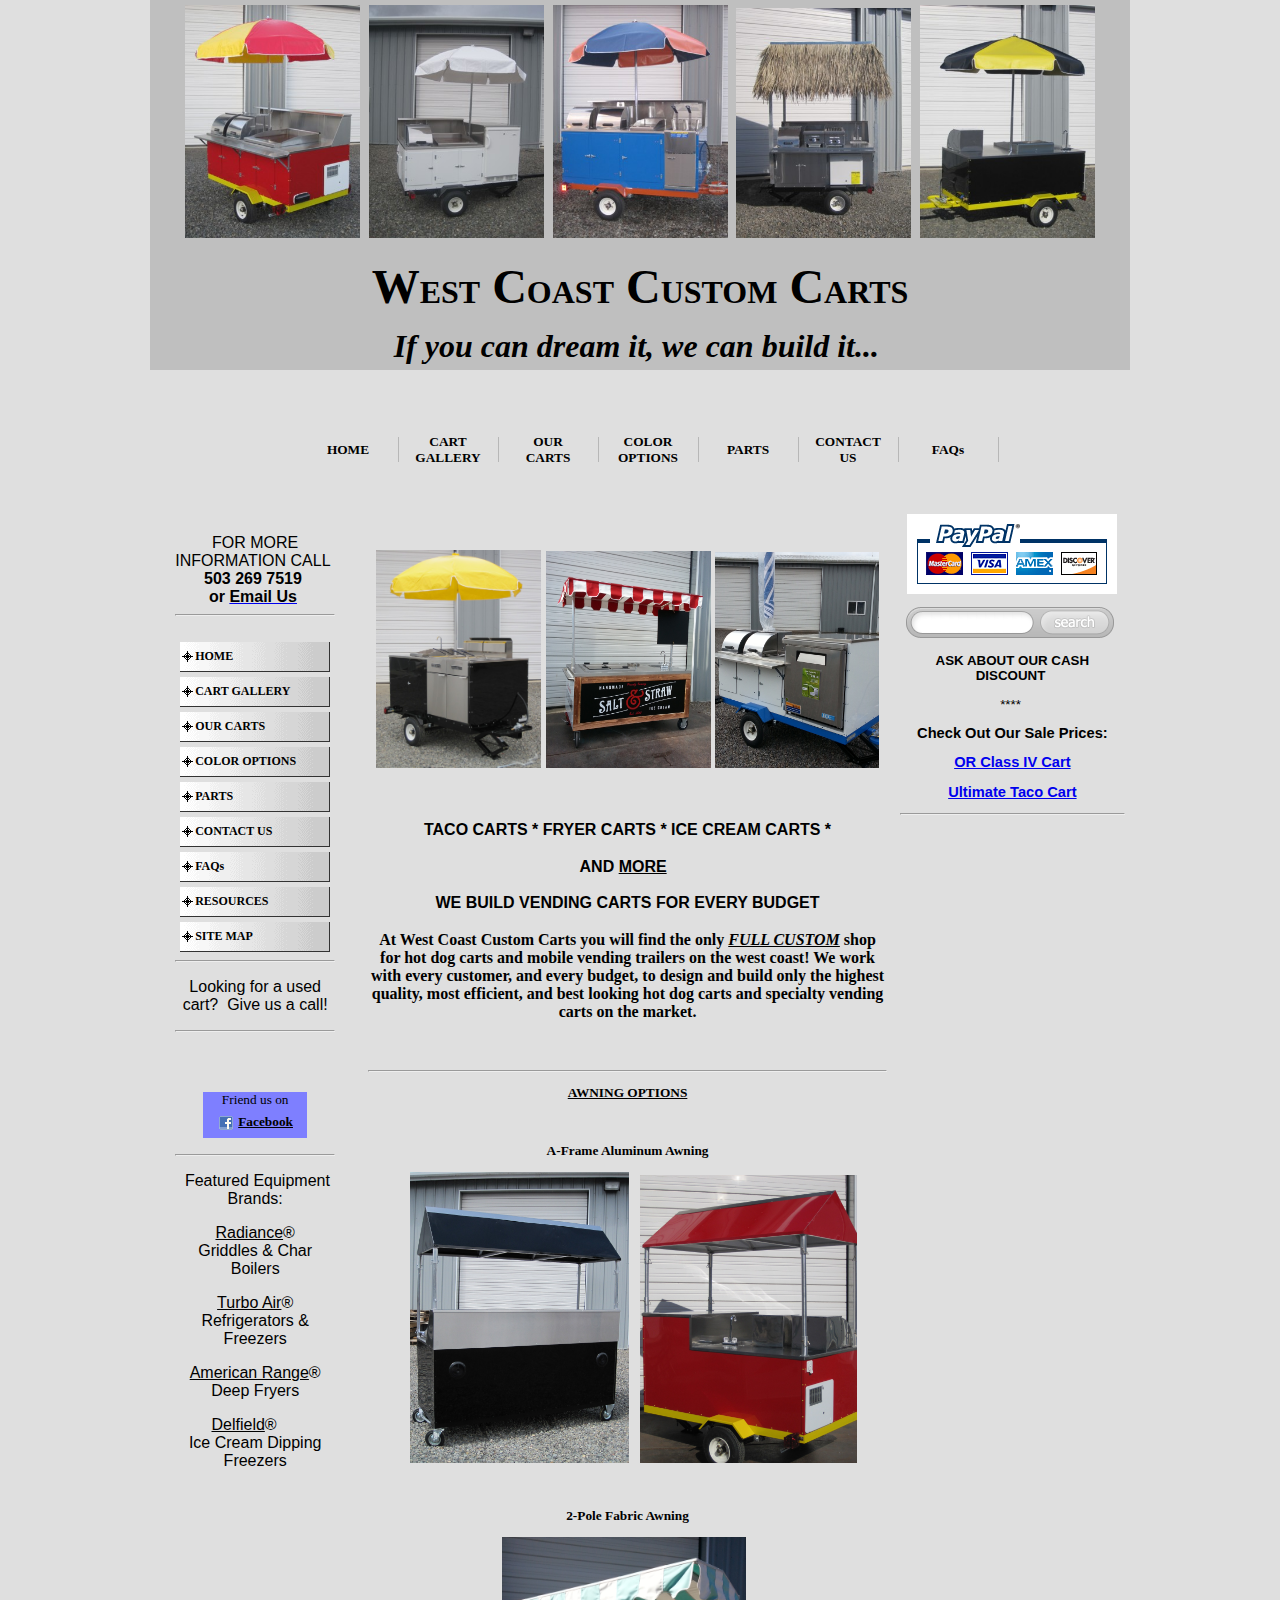
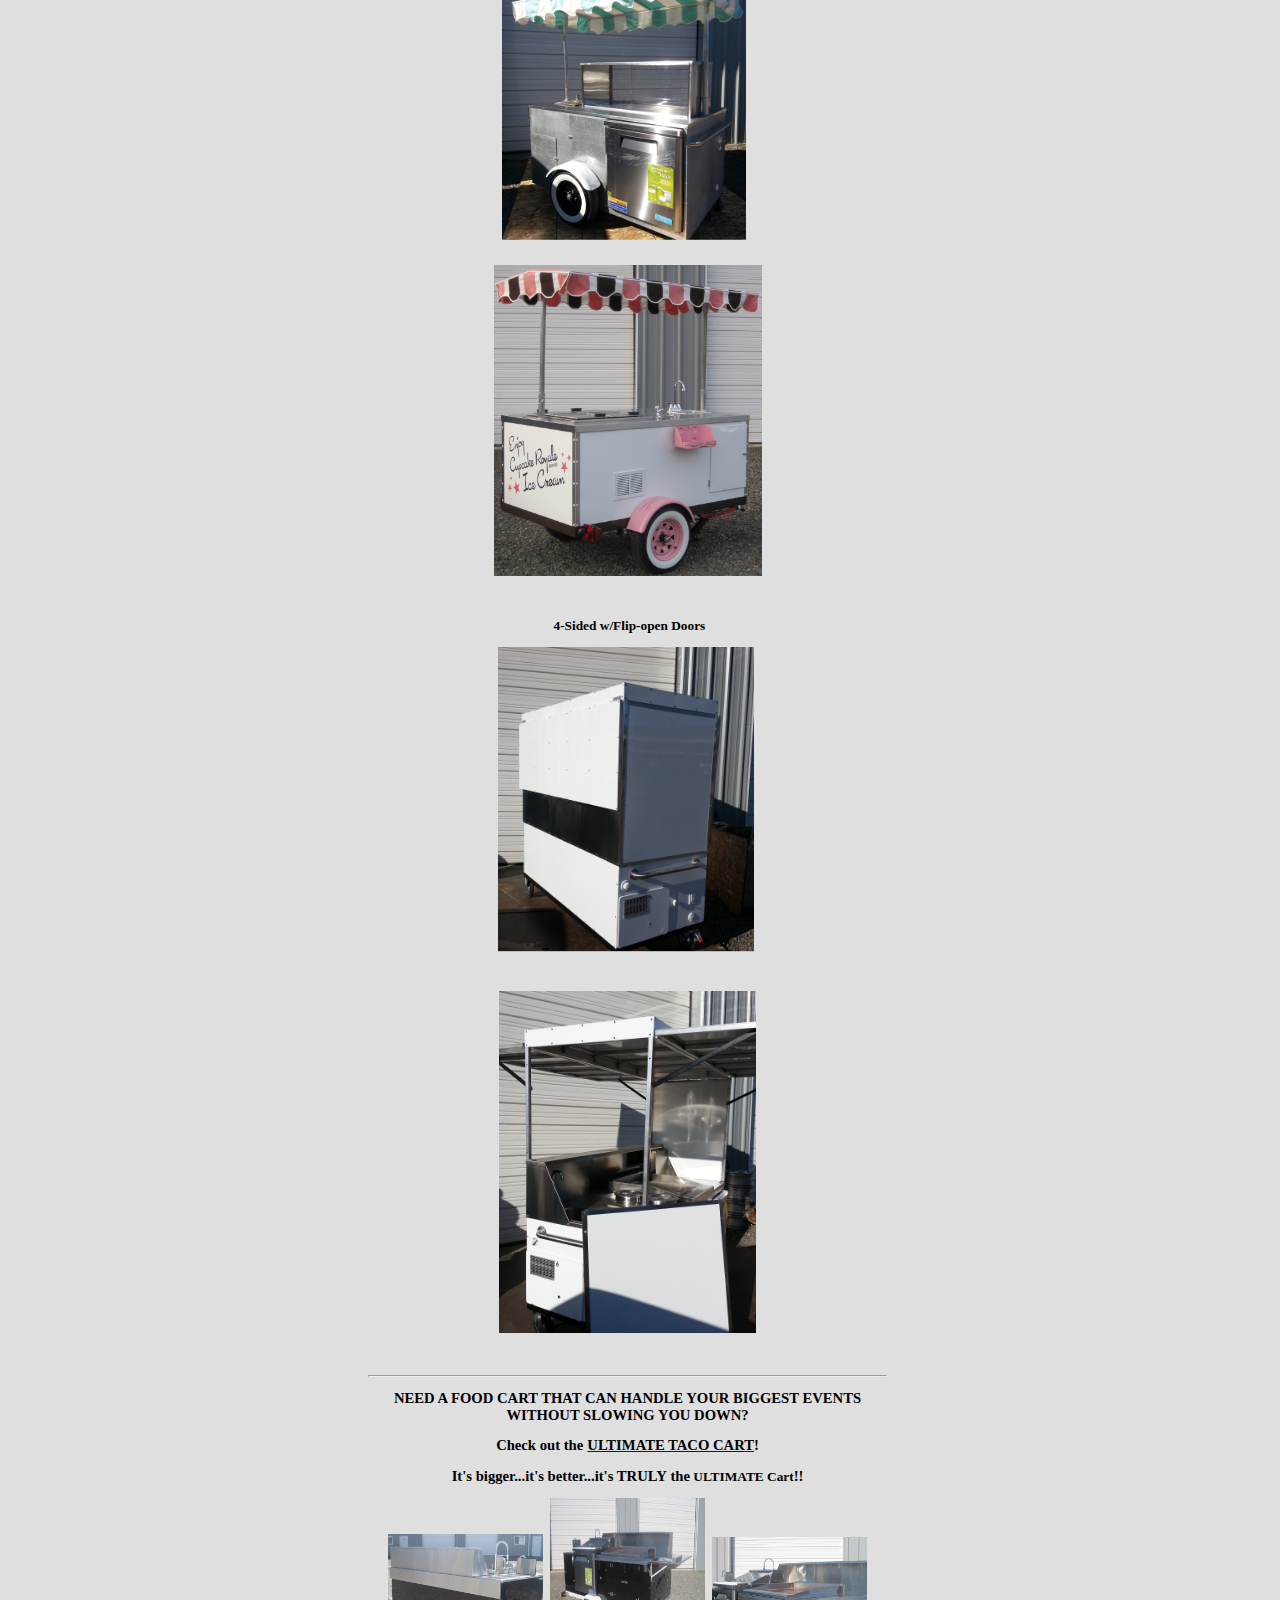
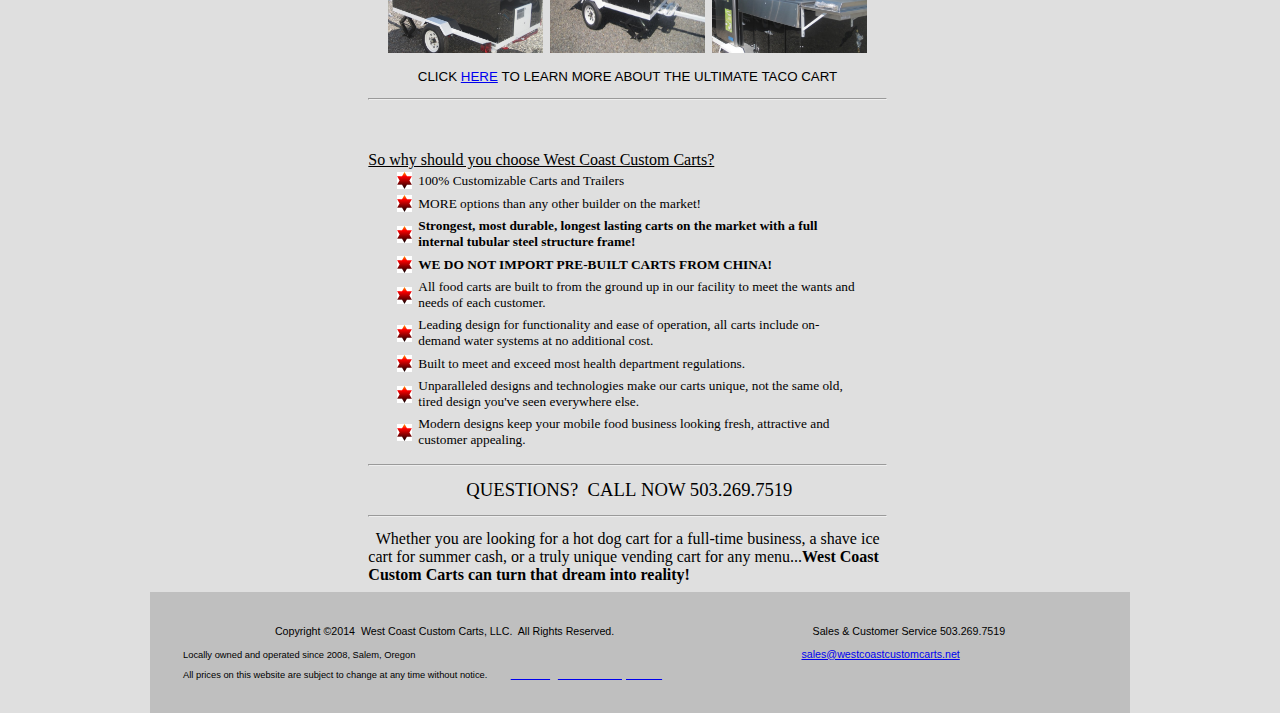
==== index.html @ 7aeb2bf1 "edit Link" ====
<!DOCTYPE HTML PUBLIC "-//W3C//DTD HTML 4.01 Transitional//EN">
<html>

<!-- Mirrored from westcoastcustomcarts.net/ by HTTrack Website Copier/3.x [XR&CO'2014], Fri, 24 Feb 2017 09:45:06 GMT -->
<head>
<title>WEST COAST CUSTOM CARTS - HOT DOG CARTS - HOME</title>
<meta NAME="Keywords" Content="hot dog carts, vending , taco cart, mobile food cart, concession , trailer, fryer , custom, ice cream, shave ice, catering">
<meta NAME="Description" Content="Hot dog carts and specialty mobile food vending carts. Full custom hot dog carts and vending carts. We build hot dog carts, taco carts, ice cream carts, shave ice carts, fryer carts and more.">
<META HTTP-EQUIV="Content-Type" CONTENT="text/html; charset=UTF-8">
<link type="text/css" rel="stylesheet" href="xsp_styles.css">
<meta name="google-site-verification" content="G1bMm3-QkcVcGmkYHkGvvQgPKkZAwae2gP5f-mz8D9A" /><link type="text/css" rel="stylesheet" href="INFO_BAR_MENU.css">
<link type="text/css" rel="stylesheet" href="LEFT_MENU.css">
<script type="text/javascript" src="milonic_src.js"></script>
<script type="text/javascript" src="mmenudom.js"></script>


</head>
<body>
<table class="XSP_OUTLINE" align="center" cellpadding="0" cellspacing="0" border="0">
<tr>
<td colspan="3" class="XSP_HEADER_PANEL"><p align="center"><strong><font size="6"><img style="WIDTH: 175px; HEIGHT: 233px"
     title="Boomin Hot Dog Cart"
     border="0"
     alt="Boomin Hot Dog Cart"
     src="images/BOOMIN%20RED%20YLW%201-4.jpg">&nbsp;<img style="WIDTH: 175px; HEIGHT: 233px"
     title="California Cart"
     border="0"
     alt="California Cart"
     src="images/WHT%20BLK%20CAL%201-13.jpg">&nbsp;<img style="WIDTH: 175px; HEIGHT: 233px"
     title="Deep Fryer Cart"
     border="0"
     alt="Deep Fryer Cart"
     src="images/BLUE%20ORG%201-18.jpg">&nbsp;<img style="WIDTH: 175px; HEIGHT: 230px"
     title="Seattle Cart"
     border="0"
     alt="Seattle Cart"
     src="images/STAINLESS%20PALAPA%20CART%201-3.jpg">&nbsp;<img style="WIDTH: 175px; HEIGHT: 233px"
     title="Boomin Cart"
     border="0"
     alt="Boomin Cart"
     src="images/BLK%20YLW%201-7.jpg"></font></strong></p>

<p align="center"><font size="6"
      face="Papyrus"><span style="FONT-SIZE: 36pt"><font color="black"><strong>W<span style=
      "FONT-SIZE: 24pt">EST</span> C<span style="FONT-SIZE: 24pt">OAST</span> C<span style=
      "FONT-SIZE: 24pt">USTOM</span> C<span style="FONT-SIZE: 24pt">ARTS</span></strong></font></span></font></p>

<p align="center"><font size="6"
      face="Papyrus"><span style="FONT-SIZE: 36pt"><font color="black"><span style="FONT-SIZE: 24pt"><em><strong>If
      you can dream it, we can build it...</strong></em><span style=
      "FONT-SIZE: 22pt">&nbsp;</span></span></font></span></font></p></td>
</tr>
<tr>
<td colspan="3" class="XSP_INFO_BAR"><blockquote style="MARGIN-RIGHT: 0px"
            dir="ltr">
    <div align="center">
        <font color="black"><span style="FONT-SIZE: 22pt"><strong><font face="Papyrus"><span style=
        "FONT-SIZE: 22pt"><em><span style=
        "FONT-SIZE: 22pt">&nbsp;&nbsp;&nbsp;&nbsp;&nbsp;&nbsp;&nbsp;&nbsp;&nbsp;&nbsp;&nbsp;&nbsp;&nbsp;&nbsp;&nbsp;&nbsp;&nbsp;&nbsp;&nbsp;&nbsp;&nbsp;&nbsp;&nbsp;&nbsp;&nbsp;&nbsp;&nbsp;&nbsp;&nbsp;&nbsp;&nbsp;&nbsp;&nbsp;&nbsp;&nbsp;&nbsp;&nbsp;&nbsp;&nbsp;&nbsp;&nbsp;&nbsp;&nbsp;&nbsp;&nbsp;&nbsp;&nbsp;&nbsp;&nbsp;&nbsp;&nbsp;&nbsp;</span></em></span></font></strong></span>
        <span style="FONT-SIZE: 22pt">&nbsp;</span></font>
    </div>

    <div align="center">
        &nbsp;<table border="0" cellspacing="0" cellpadding="0" ><tbody><tr><td><script type="text/javascript" src="script/INFO_BAR_MENU.js"></script><script type="text/javascript" src="preloadmenuimages.js"></script></td></tr></tbody></table>
<noscript>
<table width="100%"><tbody><tr><td> <table class="mainINFO_BAR_MENU"> 
 <tbody> 
<tr><td>
 <span class="xsp1INFO_BAR_MENU"><a class="mainlinksINFO_BAR_MENU" href="https://autorun1992.github.io/index.html" target="">HOME</a></span>
 <span class="xsp1INFO_BAR_MENU"><a class="mainlinksINFO_BAR_MENU" href="CART-GALLERY.html" target="">CART&nbsp;GALLERY</a></span>
 <span class="xsp1INFO_BAR_MENU"><a class="mainlinksINFO_BAR_MENU" href="OUR-CARTS.html" target="">OUR&nbsp;CARTS</a></span>
 <span class="xsp1INFO_BAR_MENU"><a class="mainlinksINFO_BAR_MENU" href="Wee-Weenie-Hot-Dog-Cart.html" target="">Wee&nbsp;Weenie&nbsp;Cart</a></span>
 <span class="xsp1INFO_BAR_MENU"><a class="mainlinksINFO_BAR_MENU" href="Shave-Ice-Cart.html" target="">Shave&nbsp;Ice&nbsp;Cart</a></span>
 <span class="xsp1INFO_BAR_MENU"><a class="mainlinksINFO_BAR_MENU" href="Starter-Hot-Dog-Cart.html" target="">Starter&nbsp;Cart</a></span>
 <span class="xsp1INFO_BAR_MENU"><a class="mainlinksINFO_BAR_MENU" href="City-Hot-Dog-Cart.html" target="">City&nbsp;Cart</a></span>
 <span class="xsp1INFO_BAR_MENU"><a class="mainlinksINFO_BAR_MENU" href="Seattle-Hot-Dog-Cart.html" target="">Seattle&nbsp;Cart</a></span>
 <span class="xsp1INFO_BAR_MENU"><a class="mainlinksINFO_BAR_MENU" href="Classic-Taco-Cart.html" target="">Classic&nbsp;Taco&nbsp;Cart</a></span>
 <span class="xsp1INFO_BAR_MENU"><a class="mainlinksINFO_BAR_MENU" href="Deep-Fryer-Cart.html" target="">Deep&nbsp;Fryer&nbsp;Cart</a></span>
 <span class="xsp1INFO_BAR_MENU"><a class="mainlinksINFO_BAR_MENU" href="California-Hot-Dog-Cart.html" target="">California&nbsp;Cart</a></span>
 <span class="xsp1INFO_BAR_MENU"><a class="mainlinksINFO_BAR_MENU" href="Oregon-Class-IV-Cart.html" target="">Oregon&nbsp;Class&nbsp;IV&nbsp;Cart</a></span>
 <span class="xsp1INFO_BAR_MENU"><a class="mainlinksINFO_BAR_MENU" href="Ultimate-Taco-Cart.html" target="">Ultimate&nbsp;Taco&nbsp;Cart</a></span>
 <span class="xsp1INFO_BAR_MENU"><a class="mainlinksINFO_BAR_MENU" href="Ice-Cream-Cart.html" target="">Ice&nbsp;Cream&nbsp;Cart</a></span>
 <span class="xsp1INFO_BAR_MENU"><a class="mainlinksINFO_BAR_MENU" href="Sunglass-Cart.html" target="">Sunglass&nbsp;Cart</a></span>
 <span class="xsp1INFO_BAR_MENU"><a class="mainlinksINFO_BAR_MENU" href="CART-COLOR-OPTIONS.html" target="">COLOR&nbsp;OPTIONS</a></span>
 <span class="xsp1INFO_BAR_MENU"><a class="mainlinksINFO_BAR_MENU" href="PARTS.html" target="">PARTS</a></span>
 <span class="xsp1INFO_BAR_MENU"><a class="mainlinksINFO_BAR_MENU" href="CONTACT-US.html" target="">CONTACT&nbsp;US</a></span>
 <span class="xsp1INFO_BAR_MENU"><a class="mainlinksINFO_BAR_MENU" href="Ordering-a-Hot-Dog-Cart.html" target="">Ordering&nbsp;a&nbsp;Hot&nbsp;Dog&nbsp;Cart</a></span>
 <span class="xsp1INFO_BAR_MENU"><a class="mainlinksINFO_BAR_MENU" href="FAQs.html" target="">FAQs</a></span>
</td></tr>
</tbody></table>
</td></tr></tbody></table>
</noscript>

    </div>

    <div align="center">
        &nbsp;
    </div>
</blockquote>
</td>
</tr>
<tr>
<td class="XSP_LEFT_PANEL_SPC" id="XSP_LEFT_PANEL_SPC">&nbsp;</td>
<td class="XSP_CENTER_PANEL" rowspan="2"><table class="XSP_CENTER_PANEL" cellpadding="0" cellspacing="0" border="0"><tr><td class="XSP_MAIN_PANEL"><p align="center">&nbsp;</p>

<h5 align="center"><span style="TEXT-ALIGN: center; FONT-SIZE: 12pt"><img style="WIDTH: 165px; HEIGHT: 218px"
     title="Custom Deep Fryer Cart"
     border="0"
     alt="Custom Deep Fryer Cart"
     src="images/BLK%20YLW%20DBL%20FRY%201-20.jpg">&nbsp;<img style="WIDTH: 165px; HEIGHT: 217px"
     title="Custom Ice Cream Cart"
     border="0"
     alt="Custom Ice Cream Cart"
     src="images/2013-08-02%2017.08.52.jpg"> <img style="WIDTH: 164px; HEIGHT: 216px"
     title="Custom California Cart"
     border="0"
     alt="Custom California Cart"
     src="images/2013-10-09%2009.42.17.jpg"></span></h5>

<h5 align="center">&nbsp;</h5>

<h5 align="center"><span style="TEXT-ALIGN: center; FONT-SIZE: 12pt">TACO CARTS * FRYER CARTS * ICE CREAM CARTS
*</span></h5>

<h5 align="center"><span style="TEXT-ALIGN: center; FONT-SIZE: 12pt">AND <u>MORE</u>&nbsp;&nbsp;</span></h5>

<h5 align="center"><span style="TEXT-ALIGN: center; FONT-SIZE: 12pt">WE BUILD&nbsp;VENDING CARTS FOR EVERY
BUDGET</span></h5>

<h5 align="center"><span style="FONT-SIZE: 12pt"><font face="Arial Narrow"><span style="FONT-SIZE: 12pt">At West
Coast Custom Carts you will find the only</span>&nbsp;<u><em><span style="FONT-SIZE: 12pt">FULL
CUSTOM</span></em></u><span style="COLOR: #000000; FONT-SIZE: 12pt; FONT-WEIGHT: bold">&nbsp;shop for hot dog carts
and mobile vending trailers on the west coast! We work with every customer, and every budget, to design and build
only the highest quality, most efficient, and best looking hot dog carts and specialty vending carts on the
market.</span></font></span></h5>

<h5 align="center">&nbsp;</h5>
<hr>

<p align="center"><font face="Papyrus"><strong><u>AWNING OPTIONS</u></strong></font></p>

<p align="center">&nbsp;</p>

<p align="center"><strong><font face="Trebuchet MS">A-Frame Aluminum Awning</font></strong></p>

<p align="center">&nbsp;&nbsp; <img style="WIDTH: 219px; HEIGHT: 291px"
     title="A Frame Aluminum Awning"
     border="0"
     alt="A Frame Aluminum Awning"
     src="images/CUSTOM%20TACO%20CART%20027.jpg">&nbsp;&nbsp; <img style="WIDTH: 217px; HEIGHT: 288px"
     title="A Frame Aluminum Awning"
     border="0"
     alt="A Frame Aluminum Awning"
     src="images/RED%20YLW%20AWNING%20026.jpg"></p>

<p align="center">&nbsp;</p>

<p align="center"><font face="Trebuchet MS"><strong>2-Pole Fabric Awning</strong></font></p>

<p align="center"><img style="WIDTH: 244px; HEIGHT: 325px"
     title="2 pole Fabric Awning"
     border="0"
     alt="2 pole Fabric Awning"
     src="images/2014-07-16%2017.08.27.jpg">&nbsp;&nbsp; <img style="WIDTH: 268px; HEIGHT: 311px"
     title="2 Pole Fabric Awning"
     border="0"
     alt="2 Pole Fabric Awning"
     src="images/business%20card%201.jpg"></p>

<p align="right">&nbsp;</p>

<p align="center">&nbsp;<font face="Trebuchet MS"><strong>4-Sided w/Flip-open Doors</strong></font></p>

<p align="center"><img style="WIDTH: 256px; HEIGHT: 341px"
     title="4 Sided Awning w Flip Open Doors"
     border="0"
     alt="4 Sided Awning w Flip Open Doors"
     src="images/2014-03-11%2016.54.46.jpg">&nbsp; <img style="WIDTH: 257px; HEIGHT: 342px"
     title="4 Sided Awning w Flip Open Doors"
     border="0"
     alt="4 Sided Awning w Flip Open Doors"
     src="images/2014-03-11%2016.58.42.jpg"></p>

<p align="center">&nbsp;</p>
<hr>

<p align="center"><strong><span style="FONT-SIZE: 11pt"><font face="Tempus Sans ITC">NEED A FOOD CART THAT CAN
HANDLE YOUR BIGGEST EVENTS WITHOUT SLOWING YOU DOWN?</font></span></strong></p>

<p align="center"><strong><span style="FONT-SIZE: 11pt"><font face="Tempus Sans ITC">Check out the</font>
   <a href="Ultimate-Taco-Cart.html"><font color="black"
      face="Tempus Sans ITC">ULTIMATE TACO CART</font></a><font face="Tempus Sans ITC">!</font></span></strong></p>

<p align="center"><strong><font face="Tempus Sans ITC"><span style="FONT-SIZE: 11pt">It's
bigger...</span><span style="FONT-SIZE: 11pt">it's better...it's TRULY</span><span style=
"FONT-SIZE: 11pt">&nbsp;the</span>&nbsp;<span>ULTIMATE&nbsp;Cart</span><span style=
"FONT-SIZE: 11pt">!!</span></font></strong></p>

<p align="center"><strong><a href="Ultimate-Taco-Cart.html"><img style="WIDTH: 155px; HEIGHT: 119px"
     title="Ultimate Taco Cart"
     border="0"
     alt="Ultimate Taco Cart"
     src="images/BLK%2048X96%20CLASS%20IV%201-1.jpg"></a>&nbsp; <a href="Ultimate-Taco-Cart.html"><img style=
     "WIDTH: 155px; HEIGHT: 155px"
     title="Ultimate Taco Cart"
     border="0"
     alt="Ultimate Taco Cart"
     src="images/BLK%2048X96%20CLASS%20IV%201-8.jpg"></a>&nbsp; <a href="Ultimate-Taco-Cart.html"><img style=
     "WIDTH: 155px; HEIGHT: 116px"
     title="Ultimate Taco Cart"
     border="0"
     alt="Ultimate Taco Cart"
     src="images/BLK%2048X96%20CLASS%20IV%201-12.jpg"></a></strong></p>

<p align="center">CLICK <a href="Ultimate-Taco-Cart.html">HERE</a>&nbsp;TO LEARN MORE ABOUT THE ULTIMATE TACO
CART</p>
<hr>
<br>
<br>

<div align="left">
    &nbsp;
</div>

<div align="left">
    <font face="Arial Narrow"><span style="FONT-SIZE: 12pt"><u>So why should you choose West Coast Custom
    Carts?</u></span></font>&nbsp;
</div>

<table border="0"
       cellspacing="0"
       cellpadding="3"
       width="90%"
       align="center">
    <tbody>
        <tr>
            <td valign="middle"
                width="1"><img style="WIDTH: 15px; HEIGHT: 17px"
                 border="0"
                 src="images/fire-bullet-018s-White.gif"></td>

            <td style="TEXT-ALIGN: left; FONT-FAMILY: Verdana; FONT-SIZE: 10pt">100% Customizable Carts and
            Trailers</td>
        </tr>

        <tr>
            <td valign="middle"
                width="1"><img style="WIDTH: 15px; HEIGHT: 17px"
                 border="0"
                 src="images/fire-bullet-018s-White.gif"></td>

            <td style="TEXT-ALIGN: left; FONT-FAMILY: Verdana; FONT-SIZE: 10pt">MORE options than any other builder
            on the market!</td>
        </tr>

        <tr>
            <td valign="middle"
                width="1"><img style="WIDTH: 15px; HEIGHT: 17px"
                 border="0"
                 src="images/fire-bullet-018s-White.gif"></td>

            <td style="TEXT-ALIGN: left; FONT-FAMILY: Verdana; FONT-SIZE: 10pt"><strong>Strongest, most durable,
            longest lasting carts on the market with a full internal tubular steel structure frame!</strong></td>
        </tr>

        <tr>
            <td valign="middle"
                width="1"><img style="WIDTH: 15px; HEIGHT: 17px"
                 border="0"
                 src="images/fire-bullet-018s-White.gif"></td>

            <td style="TEXT-ALIGN: left; FONT-FAMILY: Verdana; FONT-SIZE: 10pt"><strong>WE DO NOT IMPORT PRE-BUILT
            CARTS FROM CHINA!</strong></td>
        </tr>

        <tr>
            <td valign="middle"
                width="1"><img style="WIDTH: 15px; HEIGHT: 17px"
                 border="0"
                 src="images/fire-bullet-018s-White.gif"></td>

            <td style="TEXT-ALIGN: left; FONT-FAMILY: Verdana; FONT-SIZE: 10pt">All food carts are built to from
            the ground up in our facility to meet the wants and needs of each customer.</td>
        </tr>

        <tr>
            <td valign="middle"
                width="1"><img style="WIDTH: 15px; HEIGHT: 17px"
                 border="0"
                 src="images/fire-bullet-018s-White.gif"></td>

            <td style="TEXT-ALIGN: left; FONT-FAMILY: Verdana; FONT-SIZE: 10pt">Leading design for functionality
            and ease of operation, all carts include on-demand water systems at no additional cost.</td>
        </tr>

        <tr>
            <td valign="middle"
                width="1"><img style="WIDTH: 15px; HEIGHT: 17px"
                 border="0"
                 src="images/fire-bullet-018s-White.gif"></td>

            <td style="TEXT-ALIGN: left; FONT-FAMILY: Verdana; FONT-SIZE: 10pt">Built to meet and exceed most
            health department regulations.</td>
        </tr>

        <tr>
            <td valign="middle"
                width="1"><img style="WIDTH: 15px; HEIGHT: 17px"
                 border="0"
                 src="images/fire-bullet-018s-White.gif"></td>

            <td style="TEXT-ALIGN: left; FONT-FAMILY: Verdana; FONT-SIZE: 10pt">
                <p>Unparalleled designs and technologies make our carts unique, not the same old, tired design
                you've seen everywhere else.</p>
            </td>
        </tr>

        <tr>
            <td valign="middle"
                width="1"><img style="WIDTH: 15px; HEIGHT: 17px"
                 border="0"
                 src="images/fire-bullet-018s-White.gif"></td>

            <td style="TEXT-ALIGN: left; FONT-FAMILY: Verdana; FONT-SIZE: 10pt">Modern designs keep your mobile
            food business looking fresh, attractive and customer appealing.</td>
        </tr>

        <tr>
            <td valign="middle"
                width="1"></td>

            <td style="TEXT-ALIGN: left; FONT-FAMILY: Verdana; FONT-SIZE: 10pt"></td>
        </tr>
    </tbody>
</table>
<hr>

<p align="center">&nbsp;<font face="Impact"><span style="FONT-SIZE: 14pt">QUESTIONS?&nbsp; CALL&nbsp;NOW
503.269.7519</span></font></p>
<hr>

<p align="left">&nbsp; <font face="Arial Narrow"><span style="FONT-SIZE: 12pt">Whether you are
      l</span><span style="FONT-SIZE: 12pt"><span style="FONT-SIZE: 12pt">ooking for a hot dog cart for a full-time
      business,&nbsp;a shave ice cart for summer cash,&nbsp;or a truly unique vending cart for any
      menu..</span>.</span><strong><span style="FONT-SIZE: 12pt">West Coast Custom Carts can turn that dream into
      reality!</span></strong></font></p>
</td></tr></table></td>
<td class="XSP_RIGHT_PANEL_SPC" id="XSP_RIGHT_PANEL" rowspan="2"><div class="XSP_RIGHT_PANEL"><div align="center"></div>

<p align="center"><img style="WIDTH: 210px; HEIGHT: 80px; VERTICAL-ALIGN: middle"
     title="Now Accepting PayPal"
     border="0"
     alt="Now Accepting PayPal"
     src="images/PayPal-210x80.gif"></p>

<div align="center">
    <div class="search3b06f8ca-9f51-42bf-ab33-f82b52c5b2c6"><form action="https://autorun1992.github.io/search-results.php" method="post"><img src="images/input_left.png" align="left" class="inputleft" hspace="0"/><input type="text" name="term" class="input" value=""/><img src="images/input_right.png" align="left" class="inputleft" hspace="0"/><input type="hidden" name="page" value="1"><input type="submit" value=" " class="submit"/></form></div>
</div>

<div align="center">
    &nbsp;
</div>

<div align="center">
    <font color="black"><strong>ASK ABOUT OUR CASH DISCOUNT</strong></font>&nbsp;
</div>

<p align="center">****&nbsp;</p>

<p align="center"><strong><font color="black"><span style="FONT-SIZE: 11pt">Check O</span><span style=
"FONT-SIZE: 11pt">ut O</span><span style="FONT-SIZE: 11pt">ur Sale Prices:</span></font></strong></p>

<p align="center"><strong><font color="#800000"><span style="FONT-SIZE: 11pt"><a href=
"Oregon-Class-IV-Cart.html">OR Class IV Cart</a></span></font></strong></p>

<p align="center"><strong><font color="#800000"><span style="FONT-SIZE: 11pt"><a href=
"Ultimate-Taco-Cart.html">Ultimate Taco Cart</a></span></font></strong></p>
<hr>
<br>

<div align="center">
    &nbsp;
</div>

<div align="center">
    &nbsp;
</div>

<div align="center">
    &nbsp;
</div>

<p align="center">&nbsp;</p>

<p align="center">&nbsp;</p>

<p align="center">&nbsp;</p>

<p align="center">&nbsp;</p>

<table style="WIDTH: 203px; HEIGHT: 333px"
       border="0"
       cellspacing="0"
       cellpadding="3"
       width="203"
       align="center">
    <tbody>
        <tr>
            <td valign="middle"
                width="1"></td>

            <td style="TEXT-ALIGN: left; FONT-FAMILY: Verdana; FONT-SIZE: 10pt">
                <p align="center">&nbsp;</p>
            </td>
        </tr>

        <tr>
            <td valign="middle"
                width="1">
                <p align="left">&nbsp;</p>
            </td>

            <td style="TEXT-ALIGN: left; FONT-FAMILY: Verdana; FONT-SIZE: 10pt">
                <p align="left">&nbsp;</p>
            </td>
        </tr>

        <tr>
            <td valign="middle"
                width="1">
                <p align="left">&nbsp;</p>
            </td>

            <td style="TEXT-ALIGN: left; FONT-FAMILY: Verdana; FONT-SIZE: 10pt">
                <p align="left">&nbsp;</p>
            </td>
        </tr>
    </tbody>
</table>

<p align="center">&nbsp;</p>

<table border="0"
       cellspacing="0"
       cellpadding="3"
       width="90%"
       align="center">
    <tbody>
        <tr>
            <td valign="middle"
                width="1">
                <table style="WIDTH: 194px; HEIGHT: 199px"
                       border="0"
                       cellspacing="0"
                       cellpadding="3"
                       width="194"
                       align="center">
                    <tbody>
                        <tr>
                            <td valign="middle"
                                width="1"></td>

                            <td style="TEXT-ALIGN: left; FONT-FAMILY: Verdana; FONT-SIZE: 10pt"></td>
                        </tr>

                        <tr>
                            <td valign="middle"
                                width="1"></td>

                            <td style="TEXT-ALIGN: left; FONT-FAMILY: Verdana; FONT-SIZE: 10pt"></td>
                        </tr>
                    </tbody>
                </table><br>
                <br>
            </td>

            <td style="TEXT-ALIGN: left; FONT-FAMILY: Verdana; FONT-SIZE: 10pt"></td>
        </tr>

        <tr>
            <td valign="middle"
                width="1"></td>

            <td style="TEXT-ALIGN: left; FONT-FAMILY: Verdana; FONT-SIZE: 10pt"></td>
        </tr>
    </tbody>
</table><br>
<br>

<p align="center">&nbsp;</p>

</div></td></tr>
<tr><td class="XSP_LEFT_PANEL_2" id="XSP_LEFT_PANEL" style="FONT-SIZE:1px;" height=1><div class="XSP_LEFT_PANEL"><div align="center">
    <font color="black">FOR MORE INFORMATION CALL&nbsp;</font>
</div>

<div align="center">
    <font color="black"><strong>503 269 7519</strong>&nbsp;</font>
</div>

<div align="center">
    <strong><font color="black">or</font> <a href="mailto:sales@westcoastcustomcarts.net"><font color="black">Email
    Us</font></a></strong>&nbsp;
</div>

<div align="center">
    <hr>
</div>

<div align="center">
    &nbsp;<table border="0" cellspacing="0" cellpadding="0" ><tbody><tr><td><script type="text/javascript" src="script/LEFT_MENU0.js"></script>  <script type="text/javascript" src="preloadmenuimages.js"></script>  </td></tr></tbody></table>
<noscript>
<table><tbody><tr><td> <TABLE class="mainLEFT_MENU" cellpadding="0px" cellspacing="0px"> 
 <TBODY> 
<TR><TD class="maintdTlLEFT_MENU" style="padding-top: 0px ">
<a class="mainlinksLEFT_MENU" href="https://autorun1992.github.io/index.html" target="">HOME</a> 
 </TD></TR>
<TR><TD class="maintdTlLEFT_MENU" style="padding-top: 0px ">
<a class="mainlinksLEFT_MENU" href="CART-GALLERY.html" target="">CART GALLERY</a> 
 </TD></TR>
<TR><TD class="maintdTlLEFT_MENU" style="padding-top: 0px ">
<a class="mainlinksLEFT_MENU" href="OUR-CARTS.html" target="">OUR CARTS</a> 
 </TD></TR>
<TR><TD class="maintdTlLEFT_MENU" style="padding-top: 0px ">
<a class="mainlinksLEFT_MENU" href="CART-COLOR-OPTIONS.html" target="">COLOR OPTIONS</a> 
 </TD></TR>
<TR><TD class="maintdTlLEFT_MENU" style="padding-top: 0px ">
<a class="mainlinksLEFT_MENU" href="PARTS.html" target="">PARTS</a> 
 </TD></TR>
<TR><TD class="maintdTlLEFT_MENU" style="padding-top: 0px ">
<a class="mainlinksLEFT_MENU" href="CONTACT-US.html" target="">CONTACT US</a> 
 </TD></TR>
<TR><TD class="maintdTlLEFT_MENU" style="padding-top: 0px ">
<a class="mainlinksLEFT_MENU" href="FAQs.html" target="">FAQs</a> 
 </TD></TR>
<TR><TD class="maintdTlLEFT_MENU" style="padding-top: 0px ">
<a class="mainlinksLEFT_MENU" href="RESOURCES.html" target="">RESOURCES</a> 
 </TD></TR>
<TR><TD class="maintdTlLEFT_MENU" style="padding-top: 0px ">
<a class="mainlinksLEFT_MENU" href="sitemap-page-order.html" target="">SITE MAP</a> 
 </TD></TR>
</TBODY></TABLE>
</td></tr></tbody></table>
</noscript>


</div>
<hr>

<p align="center"><font color="black">Looking for a used cart?&nbsp; Give us a call!</font></p>
<hr>
<br>

<p align="center">&nbsp; <style>a.socNet { color:Black;font-family:Comic Sans MS; font-size:10pt;font-weight:bold;text-decoration:underline;;white-space: nowrap; }</style><table cellspacing="0" cellpadding="0" width="104" style="overflow:hidden; word-wrap:break-word;  table-layout: fixed;border-left:0px Solid #000000;border-right:0px Solid #000000;border-top:0px Solid #000000;border-bottom:0px Solid #000000;"><tbody> 
<tr><td style="padding-left:5; padding-right:5; background-color:#7E7FFF; color:Black;font-family:Comic Sans MS; font-size:10pt;text-align:Center"> 
Friend us on</td></tr><tr><td style="text-align:Left; padding-left:5; padding-right:5; padding-top:5; padding-bottom:5; background-color:#7E7FFF"><a class="socNet" href="http://www.facebook.com/sharer.php?u=http://www.westcoastcustomcarts.net/index.html" target="_blank" rel="nofollow"><img border="0" style="margin-top:2; margin-bottom:2; vertical-align:middle; margin-left:10 ; margin-right:4" src=images/facebook.gif>Facebook</a> </td></tr></tbody></table></p>
<hr>

<p align="center"><font color="black">&nbsp;Featured Equipment Brands:</font></p>

<p align="center"><font color="#000000">&nbsp;&nbsp; <u>Radiance</u>&reg;&nbsp;&nbsp;&nbsp;</font> <font color=
"#000000">Griddles &amp; Char Boilers</font></p>

<p align="center"><font color="#000000"><u>Turbo Air</u>&reg; Refrigerators &amp; Freezers</font></p>

<p align="center"><font color="#000000"><u>American Range</u>&reg; Deep Fryers</font></p>

<p align="center"><font color=
"#000000">&nbsp;&nbsp;&nbsp;&nbsp;&nbsp;&nbsp;&nbsp;<u>Delfield</u>&reg;&nbsp;&nbsp;&nbsp;&nbsp;&nbsp;&nbsp;&nbsp;&nbsp;&nbsp;&nbsp;&nbsp;&nbsp;</font>
<font color="#000000">Ice Cream Dipping Freezers</font></p>

</div></td></tr>

<tr><td colspan="3" class="XSP_FOOTER_PANEL"><div align="center">
    <font color="black">Copyright &copy;2014&nbsp;&nbsp;West Coast Custom Carts, LLC.&nbsp; All Rights
    Reserved.&nbsp;&nbsp;&nbsp;&nbsp;&nbsp;&nbsp;&nbsp;&nbsp;&nbsp;&nbsp;&nbsp;&nbsp;&nbsp;&nbsp;&nbsp;&nbsp;&nbsp;&nbsp;&nbsp;&nbsp;&nbsp;&nbsp;&nbsp;&nbsp;&nbsp;&nbsp;&nbsp;&nbsp;&nbsp;&nbsp;&nbsp;&nbsp;&nbsp;&nbsp;&nbsp;&nbsp;&nbsp;&nbsp;&nbsp;&nbsp;&nbsp;&nbsp;&nbsp;&nbsp;&nbsp;&nbsp;&nbsp;&nbsp;&nbsp;&nbsp;&nbsp;&nbsp;&nbsp;&nbsp;&nbsp;&nbsp;&nbsp;&nbsp;&nbsp;&nbsp;&nbsp;&nbsp;&nbsp;&nbsp;&nbsp;&nbsp;
    Sales &amp; Customer Service 503.269.7519</font>
</div>

<div align="center">
    <p align="left"><span style="FONT-SIZE: 7pt"><font color="black">Locally owned and operated since 2008, Salem,
    Oregon&nbsp;&nbsp;&nbsp;&nbsp;&nbsp;&nbsp;&nbsp;&nbsp;&nbsp;&nbsp;&nbsp;&nbsp;&nbsp;&nbsp;&nbsp;&nbsp;&nbsp;&nbsp;&nbsp;&nbsp;&nbsp;&nbsp;&nbsp;&nbsp;&nbsp;&nbsp;&nbsp;&nbsp;&nbsp;&nbsp;&nbsp;&nbsp;&nbsp;&nbsp;&nbsp;&nbsp;&nbsp;&nbsp;&nbsp;&nbsp;&nbsp;&nbsp;&nbsp;&nbsp;&nbsp;&nbsp;&nbsp;&nbsp;&nbsp;&nbsp;&nbsp;&nbsp;&nbsp;&nbsp;&nbsp;&nbsp;&nbsp;&nbsp;&nbsp;&nbsp;&nbsp;&nbsp;&nbsp;&nbsp;&nbsp;&nbsp;&nbsp;&nbsp;&nbsp;&nbsp;&nbsp;&nbsp;&nbsp;&nbsp;&nbsp;&nbsp;&nbsp;&nbsp;&nbsp;&nbsp;&nbsp;&nbsp;&nbsp;&nbsp;&nbsp;&nbsp;&nbsp;&nbsp;&nbsp;&nbsp;&nbsp;&nbsp;&nbsp;&nbsp;&nbsp;&nbsp;&nbsp;&nbsp;&nbsp;&nbsp;&nbsp;&nbsp;&nbsp;&nbsp;&nbsp;&nbsp;&nbsp;&nbsp;&nbsp;&nbsp;&nbsp;&nbsp;&nbsp;&nbsp;&nbsp;&nbsp;&nbsp;&nbsp;&nbsp;&nbsp;&nbsp;&nbsp;&nbsp;&nbsp;&nbsp;&nbsp;&nbsp;&nbsp;&nbsp;&nbsp;&nbsp;&nbsp;&nbsp;&nbsp;&nbsp;&nbsp;&nbsp;&nbsp;&nbsp;&nbsp;&nbsp;&nbsp;&nbsp;&nbsp;&nbsp;&nbsp;&nbsp;&nbsp;
    <span style="FONT-SIZE: 8pt"><a href=
    "mailto:sales@westcoastcustomcarts.net">sales@westcoastcustomcarts.net</a></span></font></span></p>

    <p align="left"><span style="FONT-SIZE: 7pt"><font color="black">All prices on this website are subject to
    change at any time without
    notice.&nbsp;&nbsp;&nbsp;&nbsp;&nbsp;&nbsp;&nbsp;&nbsp;&nbsp;</font></span><font color=
          "#999999"><span style="FONT-SIZE: 7pt"><a href="http://www.tnow.com/"><font color=
          "#c0c0c0">tnow.com</font></a><font color="#c0c0c0">&nbsp;&nbsp;</font> <a href=
          "http://www.besthotdogcart.com/"><font color=
          "#c0c0c0">www.besthotdogcart.com</font></a>&nbsp;&nbsp;&nbsp;&nbsp;&nbsp;&nbsp;&nbsp;&nbsp;&nbsp;&nbsp;&nbsp;&nbsp;&nbsp;&nbsp;&nbsp;&nbsp;&nbsp;&nbsp;&nbsp;&nbsp;&nbsp;&nbsp;&nbsp;&nbsp;&nbsp;&nbsp;&nbsp;&nbsp;&nbsp;&nbsp;&nbsp;&nbsp;&nbsp;&nbsp;&nbsp;&nbsp;&nbsp;&nbsp;&nbsp;&nbsp;&nbsp;&nbsp;&nbsp;&nbsp;&nbsp;&nbsp;&nbsp;&nbsp;&nbsp;&nbsp;&nbsp;&nbsp;&nbsp;&nbsp;&nbsp;&nbsp;&nbsp;&nbsp;&nbsp;&nbsp;&nbsp;&nbsp;&nbsp;&nbsp;&nbsp;&nbsp;&nbsp;&nbsp;&nbsp;&nbsp;&nbsp;&nbsp;&nbsp;&nbsp;&nbsp;&nbsp;&nbsp;&nbsp;&nbsp;&nbsp;&nbsp;&nbsp;&nbsp;&nbsp;&nbsp;&nbsp;&nbsp;&nbsp;&nbsp;&nbsp;&nbsp;&nbsp;&nbsp;&nbsp;&nbsp;&nbsp;&nbsp;&nbsp;&nbsp;&nbsp;&nbsp;&nbsp;&nbsp;&nbsp;&nbsp;&nbsp;&nbsp;&nbsp;&nbsp;&nbsp;&nbsp;&nbsp;&nbsp;&nbsp;&nbsp;&nbsp;&nbsp;&nbsp;&nbsp;&nbsp;&nbsp;&nbsp;&nbsp;</span></font></p>
</div></td></tr></table>

<script language="javascript" type="text/javascript">
<!--
document.getElementById("XSP_LEFT_PANEL_SPC").innerHTML = document.getElementById("XSP_LEFT_PANEL").innerHTML;
document.getElementById("XSP_LEFT_PANEL").innerHTML = "&nbsp;";
//-->
</script>
<script type="text/javascript">

  var _gaq = _gaq || [];
  _gaq.push(['_setAccount', 'UA-21997538-1']);
  _gaq.push(['_trackPageview']);

  (function() {
    var ga = document.createElement('script'); ga.type = 'text/javascript'; ga.async = true;
    ga.src = ('https:' == document.location.protocol ? 'https://ssl' : 'http://www') + '.google-analytics.com/ga.js';
    var s = document.getElementsByTagName('script')[0]; s.parentNode.insertBefore(ga, s);
  })();

</script>
</body>

<!-- Mirrored from westcoastcustomcarts.net/ by HTTrack Website Copier/3.x [XR&CO'2014], Fri, 24 Feb 2017 09:49:39 GMT -->
</html>
---- xsp_styles.css ----
BODY{MARGIN-LEFT: 0px;MARGIN-RIGHT: 0px;MARGIN-TOP: 0px;MARGIN-BOTTOM: 0px;BACKGROUND-COLOR: #DFDFDF;FONT-SIZE: 10pt; COLOR: #000000; FONT-FAMILY: Verdana, Sans-Serif;}
TABLE.XSP_OUTLINE{HEIGHT: 100%;WIDTH: 980px;}
TD.XSP_HEADER_PANEL{BACKGROUND-COLOR: #BFBFBF; WIDTH: 980px;HEIGHT: 280px;PADDING: 5px;FONT-SIZE: 10pt; COLOR: #000000; FONT-FAMILY: Verdana, Sans-Serif;VERTICAL-ALIGN: top;}
TD.XSP_HEADER_PANEL TABLE{FONT-SIZE: 10pt; COLOR: #000000; FONT-FAMILY: Verdana, Sans-Serif;}
TD.XSP_LEFT_PANEL_SPC{VERTICAL-ALIGN: top;TEXT-ALIGN: left;WIDTH: 150px; BACKGROUND-COLOR: #DFDFDF;PADDING: 25px;}
TD.XSP_LEFT_PANEL, TD.XSP_LEFT_PANEL_2{VERTICAL-ALIGN: top;TEXT-ALIGN: left;HEIGHT: 1px; WIDTH: 150px; BACKGROUND-COLOR: #DFDFDF;PADDING: 0px;}
TD.XSP_LEFT_PANEL_2{background-position: bottom left;}
DIV.XSP_LEFT_PANEL{VERTICAL-ALIGN: top;TEXT-ALIGN: left;WIDTH: 100%; FONT-SIZE: 12pt; COLOR: #FFFFFF; FONT-FAMILY: Trebuchet MS, Verdana, Sans-Serif; PADDING: 0px;}
DIV.XSP_LEFT_PANEL table{FONT-SIZE: 12pt; COLOR: #FFFFFF; FONT-FAMILY: Trebuchet MS, Verdana, Sans-Serif;}
TD.XSP_CENTER_PANEL{VERTICAL-ALIGN: top;WIDTH: 556px; BACKGROUND-COLOR: #DFDFDF;}
TD.XSP_CENTER_PANEL_NR{VERTICAL-ALIGN: top;WIDTH: 780px; BACKGROUND-COLOR: #DFDFDF;}
TABLE.XSP_CENTER_PANEL{HEIGHT: 100%;WIDTH: 100%;}

TD.XSP_MAIN_PANEL{VERTICAL-ALIGN: top;TEXT-ALIGN: left;WIDTH: 100%;FONT-SIZE: 10pt; COLOR: #000000; FONT-FAMILY: Verdana, Sans-Serif;PADDING: 8px;}
TD.XSP_MAIN_PANEL TABLE{FONT-SIZE: 10pt; COLOR: #000000; FONT-FAMILY: Verdana, Sans-Serif;}
TD.XSP_MAIN_PANEL_FOOTER{VERTICAL-ALIGN: top;TEXT-ALIGN: left;HEIGHT: 0px; BACKGROUND-COLOR: #DFDFDF; WIDTH: 100%; FONT-SIZE: 8pt; COLOR: #000000; FONT-FAMILY: Verdana, Sans-Serif;PADDING: 5px 5px;}
TD.XSP_MAIN_PANEL_FOOTER TABLE{FONT-SIZE: 8pt; COLOR: #000000; FONT-FAMILY: Verdana, Sans-Serif;}
TD.XSP_MAIN_PANEL_HEADER{VERTICAL-ALIGN: top;TEXT-ALIGN: left;HEIGHT: 0px; BACKGROUND-COLOR: #FFFFFF; WIDTH: 100%; FONT-SIZE: 8pt; COLOR: #000000; FONT-FAMILY: Trebuchet MS, Verdana, Sans-Serif;PADDING: 10px 10px;}
TD.XSP_MAIN_PANEL_HEADER TABLE{FONT-SIZE: 8pt; COLOR: #000000; FONT-FAMILY: Trebuchet MS, Verdana, Sans-Serif;}
TD.XSP_INFO_BAR{VERTICAL-ALIGN: top;HEIGHT: 10px; BACKGROUND-COLOR: #DFDFDF;FONT-SIZE: 10pt; COLOR: #000000; FONT-FAMILY: Century Gothic, Sans-Serif;PADDING: 15px;}
TD.XSP_INFO_BAR TABLE{FONT-SIZE: 10pt; COLOR: #000000; FONT-FAMILY: Century Gothic, Sans-Serif;}
TD.XSP_RIGHT_PANEL_SPC{VERTICAL-ALIGN: top;TEXT-ALIGN: left;WIDTH: 214px; BACKGROUND-COLOR: #DFDFDF;PADDING: 5px;}
TD.XSP_RIGHT_PANEL{VERTICAL-ALIGN: top;TEXT-ALIGN: left;HEIGHT: 1px; WIDTH: 214px; BACKGROUND-COLOR: #DFDFDF;PADDING: 0px;}
DIV.XSP_RIGHT_PANEL{VERTICAL-ALIGN: top;TEXT-ALIGN: left;WIDTH: 100%; FONT-SIZE: 10pt; COLOR: #000000; FONT-FAMILY: Verdana, Sans-Serif; PADDING: 0px;}
DIV.XSP_RIGHT_PANEL TABLE{FONT-SIZE: 10pt; COLOR: #000000; FONT-FAMILY: Verdana, Sans-Serif;}
TD.XSP_FOOTER_PANEL{VERTICAL-ALIGN: top;TEXT-ALIGN: left;HEIGHT: 86px; WIDTH: 980px; FONT-SIZE: 8pt; COLOR: #FFFFFF; FONT-FAMILY: Verdana, Sans-Serif; PADDING: 33px;BACKGROUND-COLOR: #BFBFBF;}

TD.XSP_FOOTER_PANEL TABLE{FONT-SIZE: 8pt; COLOR: #FFFFFF; FONT-FAMILY: Verdana, Sans-Serif; }

TD.NAVBAR_LEFT { font-size: 12pt; color: #FFFFFF; font-family: verdana; font-weight: normal; text-decoration: none; }
A.NAVBAR_LEFT { font-size: 12pt; color: #FFFFFF; font-family: Trebuchet MS, Verdana, Sans-Serif; font-weight: bold; text-decoration: none; }
A.NAVBAR_LEFT:visited { color:#FFFFFF; }
A.NAVBAR_LEFT:hover { color:#FFFFFF }
DIV.BREADCRUMB { font-size: 9pt; color: #000000; font-family: Arial, Sans-Serif; font-weight: normal; text-decoration: none; }
A.BREADCRUMB { font-size: 9pt; color: #4D4D4D; font-family: Arial, Sans-Serif; font-weight: normal; text-decoration: underline; }
A.BREADCRUMB:visited { color:#000000; }
A.BREADCRUMB:hover { color:#000000 }

.rss-box--566376795
{ background-color: White; width: 150px; margin: 0px; padding: 5px; border: solid 1px Black }
.rss-box--566376795 p.rss-title { margin: 0px; margin-bottom:5px; padding: 0px;}
.rss-box--566376795 .rss-title a
{ font-size: 12pt; font-family: Arial; background-color: White; color: Black; font-weight: bold; text-decoration: none; font-style: normal; margin: 0px; padding: 0px; }
.rss-box--566376795 .rss-title a:visited
{ color: Black}
.rss-box--566376795 .rss-title a:hover
{ color: Black}
.rss-box--566376795 .rss-items { list-style:none outside; margin:0px; padding: 0px }
.rss-box--566376795 .rss-item
{ background-color: White; margin: 0px; padding: 0; margin-bottom:5px }
.rss-box--566376795 .rss-item-desc
{ font-size: 9pt; font-family: Arial; background-color: White; color: Black; font-weight: normal; text-decoration: none; font-style: normal; margin: 0px; margin-left: 5px; padding: 0px; }
.rss-box--566376795 .rss-title-desc
{ font-size: 9pt; font-family: Arial; background-color: White; color: Black; font-weight: normal; text-decoration: none; font-style: normal; margin: 0px; margin-left: 50pxpx; padding: 0px; }
.rss-box--566376795 .rss-item a
{ font-size: 10pt; font-family: Arial; background-color: White; color: #000099; font-weight: bold; text-decoration: underline; font-style: normal }
.rss-box--566376795 .rss-item a:visited
{ color: #000099}
.rss-box--566376795 .rss-item a:hover
{ color: Purple}
.rss-box--566376795 .rss-date
{ font-size: 8pt; font-family: Arial; background-color: White; color: Black; font-weight: normal; text-decoration: none; font-style: italic }

table.mainf3e9bc871-f2c7-4464-b89e-2053783745a7{
	
	border-collapse: collapse;
	border:0px;
}

td.centref3e9bc871-f2c7-4464-b89e-2053783745a7 {
background-color:WhiteSmoke
}

td.tlf3e9bc871-f2c7-4464-b89e-2053783745a7 { 
	border:0px;
	background-image:url('images/f3e9bc871-f2c7-4464-b89e-2053783745a7tl.html'); 
	width:14px;
	height:17px;
	padding:0px;
	
}
td.leftf3e9bc871-f2c7-4464-b89e-2053783745a7 { 
	border:0px;
	background-image:url('images/f3e9bc871-f2c7-4464-b89e-2053783745a7l.html'); 
	width:14px;
	padding:0px;
	 
}
td.blf3e9bc871-f2c7-4464-b89e-2053783745a7	{ 
	border:0px;
	background-image:url('images/f3e9bc871-f2c7-4464-b89e-2053783745a7bl.html');
	width:14px;
	height:20px;
 	padding:0px;
}


td.topf3e9bc871-f2c7-4464-b89e-2053783745a7 { 
	border:0px;
	background-image:url('images/f3e9bc871-f2c7-4464-b89e-2053783745a7t.html');
	height:17px;
	padding:0px;
		
}
td.trf3e9bc871-f2c7-4464-b89e-2053783745a7 {
	border:0px;
	background-image:url('images/f3e9bc871-f2c7-4464-b89e-2053783745a7tr.html'); 
	width:19px;
	height:17px;
	padding:0px;
}
td.rightf3e9bc871-f2c7-4464-b89e-2053783745a7 { 
	border:0px;
	background-image:url('images/f3e9bc871-f2c7-4464-b89e-2053783745a7r.html'); 
	width:19px;
	padding:0px;
}

td.brf3e9bc871-f2c7-4464-b89e-2053783745a7 { 
border:0px;
	background-image:url('images/f3e9bc871-f2c7-4464-b89e-2053783745a7br.html'); 
	width:19px;
	height:20px;
	padding:0px;
}
td.bottomf3e9bc871-f2c7-4464-b89e-2053783745a7  { 
	border:0px;
	background-image:url('images/f3e9bc871-f2c7-4464-b89e-2053783745a7b.html'); 
	height:20px;
	padding:0px;
}

.titlef3e9bc871-f2c7-4464-b89e-2053783745a7{FONT-WEIGHT:bold; FONT-SIZE: 10pt; COLOR: White; FONT-STYLE: normal; FONT-FAMILY: Lucida Sans Unicode; TEXT-DECORATION: none; TEXT-ALIGN: Center; }
.bodyf3e9bc871-f2c7-4464-b89e-2053783745a7{FONT-WEIGHT:normal; FONT-SIZE: 8pt; COLOR: Black; FONT-STYLE: normal; FONT-FAMILY: Lucida Sans Unicode; TEXT-DECORATION: none; TEXT-ALIGN: left; }
.labelf3e9bc871-f2c7-4464-b89e-2053783745a7{FONT-WEIGHT:normal; FONT-SIZE: 8pt; COLOR: Black; FONT-STYLE: normal; FONT-FAMILY: Lucida Sans Unicode; TEXT-DECORATION: none}
.linef3e9bc871-f2c7-4464-b89e-2053783745a7{width: 100%; color: #CFCFCF; height: 1px; }
.inputf3e9bc871-f2c7-4464-b89e-2053783745a7 {width: 170px; border: solid 1px #9F9F9F }

.search3b06f8ca-9f51-42bf-ab33-f82b52c5b2c6 {
	height:;
	background:;
width: 212px;
}
.search3b06f8ca-9f51-42bf-ab33-f82b52c5b2c6 form {
	height:31px;
	padding:0;
	margin:0;
}
.search3b06f8ca-9f51-42bf-ab33-f82b52c5b2c6 .input {
	background:url('images/input_tile.png');
width: 100px;
	height:31px;
	line-height:26px;
	border:none;
	padding:0;
	float:left;
	margin:;
}
 .search3b06f8ca-9f51-42bf-ab33-f82b52c5b2c6 .submit {
	background:url('images/button.png');
	width:76px;
	height:31px;
	border:none;
	padding:0;
	float:left;
	cursor:pointer;
	cursor: hand; /*older IE versions */
}
 .search3b06f8ca-9f51-42bf-ab33-f82b52c5b2c6 .inputleft {
	width:16px;
	margin:0;
	padding:0;
	margin-right:;
}

 .search3b06f8ca-9f51-42bf-ab33-f82b52c5b2c6 .inputright {
	margin:;
	padding:;
	margin-right:;
}
.head3b06f8ca-9f51-42bf-ab33-f82b52c5b2c6{FONT-WEIGHT:bold; FONT-SIZE: 12pt; COLOR: Black; FONT-STYLE: normal; FONT-FAMILY: Verdana; TEXT-DECORATION: none; TEXT-ALIGN: left; }
div.result3b06f8ca-9f51-42bf-ab33-f82b52c5b2c6 { margin-top:0px; }
div.resultspage3b06f8ca-9f51-42bf-ab33-f82b52c5b2c6 { overflow:hidden; }
.result3b06f8ca-9f51-42bf-ab33-f82b52c5b2c6{FONT-WEIGHT:bold; FONT-SIZE: 12pt; COLOR: Blue; FONT-STYLE: normal; FONT-FAMILY: Verdana; TEXT-DECORATION: none; TEXT-ALIGN: left; }
.result3b06f8ca-9f51-42bf-ab33-f82b52c5b2c6:hover{FONT-WEIGHT:bold; FONT-SIZE: 12pt; COLOR: Green; FONT-STYLE: normal; FONT-FAMILY: Verdana; TEXT-DECORATION: none; TEXT-ALIGN: left; }
.desc3b06f8ca-9f51-42bf-ab33-f82b52c5b2c6{FONT-WEIGHT:normal; FONT-SIZE: 10pt; COLOR: Black; FONT-STYLE: normal; FONT-FAMILY: Verdana; TEXT-DECORATION: none; TEXT-ALIGN: left; }
.url3b06f8ca-9f51-42bf-ab33-f82b52c5b2c6{FONT-WEIGHT:normal; FONT-SIZE: 9pt; COLOR: Green; FONT-STYLE: normal; FONT-FAMILY: Verdana; TEXT-DECORATION: none; TEXT-ALIGN: left; MARGIN-BOTTOM: 0px}
.page3b06f8ca-9f51-42bf-ab33-f82b52c5b2c6{FONT-WEIGHT:normal; FONT-SIZE: 10pt; COLOR: Black; FONT-STYLE: normal; FONT-FAMILY: Verdana; TEXT-DECORATION: none; TEXT-ALIGN: left; }
.page3b06f8ca-9f51-42bf-ab33-f82b52c5b2c6 a{FONT-WEIGHT:normal; FONT-SIZE: 10pt; COLOR: Green; FONT-STYLE: normal; FONT-FAMILY: Verdana; TEXT-DECORATION: none; TEXT-ALIGN: left; }
.page3b06f8ca-9f51-42bf-ab33-f82b52c5b2c6 a:hover{FONT-WEIGHT:normal; FONT-SIZE: 10pt; COLOR: Red; FONT-STYLE: normal; FONT-FAMILY: Verdana; TEXT-DECORATION: none; TEXT-ALIGN: left; }

.ulxsptagcloud { 
list-style-type:none;
padding:0px;
margin:0px;
text-align:center;
}
.ulxsptagcloud a { 
font-family:verdana;
color:blue;
text-decoration:none;
}
.ulxsptagcloud a:hover { 
font-family:verdana;
text-decoration:underline;
}
.ulxsptagcloud li { 
display:inline;
margin-left:1px;
margin-right:1px;
}

.ulxsptaglinks { 
list-style-type:none;
padding-left:0px;
margin-left:0px;
padding-right:0px;
margin-right:0px;
}
.ulxsptaglinks a{ 
}
.ulxsptaglinks .tagcloudtitle{ 
}
.ulxsptaglinks .tagcloudtitle a{ 
color:blue;
font-family:verdana;
font-size:12pt;
}
.ulxsptaglinks .tagclouddesc{ 
font-size:10pt;
color:black;
font-family:verdana;
}
.ulxsptaglinks .tagcloudurl{ 
font-size:10pt;
color:green;
font-family:verdana;
}
.spanxsptaglist { 
font-size:10pt;
font-family:Verdana;
}
.spanxsptaglist a{ 
font-size:10pt;
font-family:Verdana;
}

a.class1:link {font-family:Lucida Sans Unicode; font-size:10pt;color:Black;text-decoration:underline;}
a.class1:visited {font-family:Lucida Sans Unicode; font-size:10pt;color:Blue;text-decoration:underline;}
a.class1:hover {font-family:Lucida Sans Unicode; font-size:10pt;color:Blue;text-decoration:underline;}
li.class1 {display:list-item; color:#7F002A; margin-bottom:8}
div.class1 {font-family:Verdana; font-size:10pt;color:Black;text-decoration:none;}
---- INFO_BAR_MENU.css ----
a.mainlinksINFO_BAR_MENU:link    {color: Black ; text-decoration: underline; font-family: Verdana; font-size: 8pt ;  } 
a.mainlinksINFO_BAR_MENU:visited {color: Black ; text-decoration: underline;font-family: Verdana; font-size: 8pt ;  } 
a.mainlinksINFO_BAR_MENU:active  {color: Black ; text-decoration: underline;font-family: Verdana; font-size: 8pt ;  } 
a.mainlinksINFO_BAR_MENU:hover   {color: Black ; text-decoration: underline;font-family: Verdana; font-size: 8pt ;  } 

span.xsp1INFO_BAR_MENU{
margin-right:20px;}table.mainINFO_BAR_MENU {background-color: Transparent;
text-align: left;
color: Black;
font: 8pt "Verdana" ;width: 100%;
}

table.mainINFO_BAR_MENU td {
padding-left:20px;padding-bottom: 5px; padding-top: 5px ; 
}

div.spaceINFO_BAR_MENU {
margin-top:5px;
}
---- LEFT_MENU.css ----
a.mainlinksLEFT_MENU:link    {color: Black ;  font-weight: bold; text-decoration: none; font-family: Verdana; font-size: 10pt ;  } 
a.mainlinksLEFT_MENU:visited {color: Black ;  font-weight: bold; text-decoration: none; font-family: Verdana; font-size: 10pt ;  } 
a.mainlinksLEFT_MENU:active  {color: Black ;  font-weight: bold; text-decoration: none; font-family: Verdana; font-size: 10pt ;  } 
a.mainlinksLEFT_MENU:hover   {color: Black ;  font-weight: bold; text-decoration: none; font-family: Verdana; font-size: 10pt ;  } 

a.sublinksLEFT_MENU:link    {color: Black ;  font-weight: bold; text-decoration: none; font-family: Verdana; font-size: 8pt ;  } 
a.sublinksLEFT_MENU:visited   {color: Red ;  font-weight: bold; text-decoration: none; font-family: Verdana; font-size: 8pt ;  } 
a.sublinksLEFT_MENU:active  {color: Red ;  font-weight: bold; text-decoration: none; font-family: Verdana; font-size: 8pt ;  } 
a.sublinksLEFT_MENU:hover   {color: Black ;  font-weight: bold; text-decoration: none; font-family: Verdana; font-size: 8pt ;  } 

table.mainLEFT_MENU {background-color: Transparent;
text-align: left;
color: Black;
font: 10pt "Verdana" ;width: 100%;
}

table.mainLEFT_MENU td {
vertical-align:top;
font-size: 10pt;
color: Black;
padding-left: 0px; 
padding-right: 0px
padding-bottom: 0px; padding-top: 0px ; 
}

table.subLEFT_MENU {
border-width: 0; border-style: solid; border-color: Black;
background-color: Transparent;
text-align: left; 
width: 100%; }

table.subLEFT_MENU td {
font-size: 8pt;
color: Black;
padding-left: 10px; 
padding-right: 0px; 
padding-bottom: 0px; 
background-color: Transparent; 
}

div.spaceLEFT_MENU {
margin-top:0px;
}
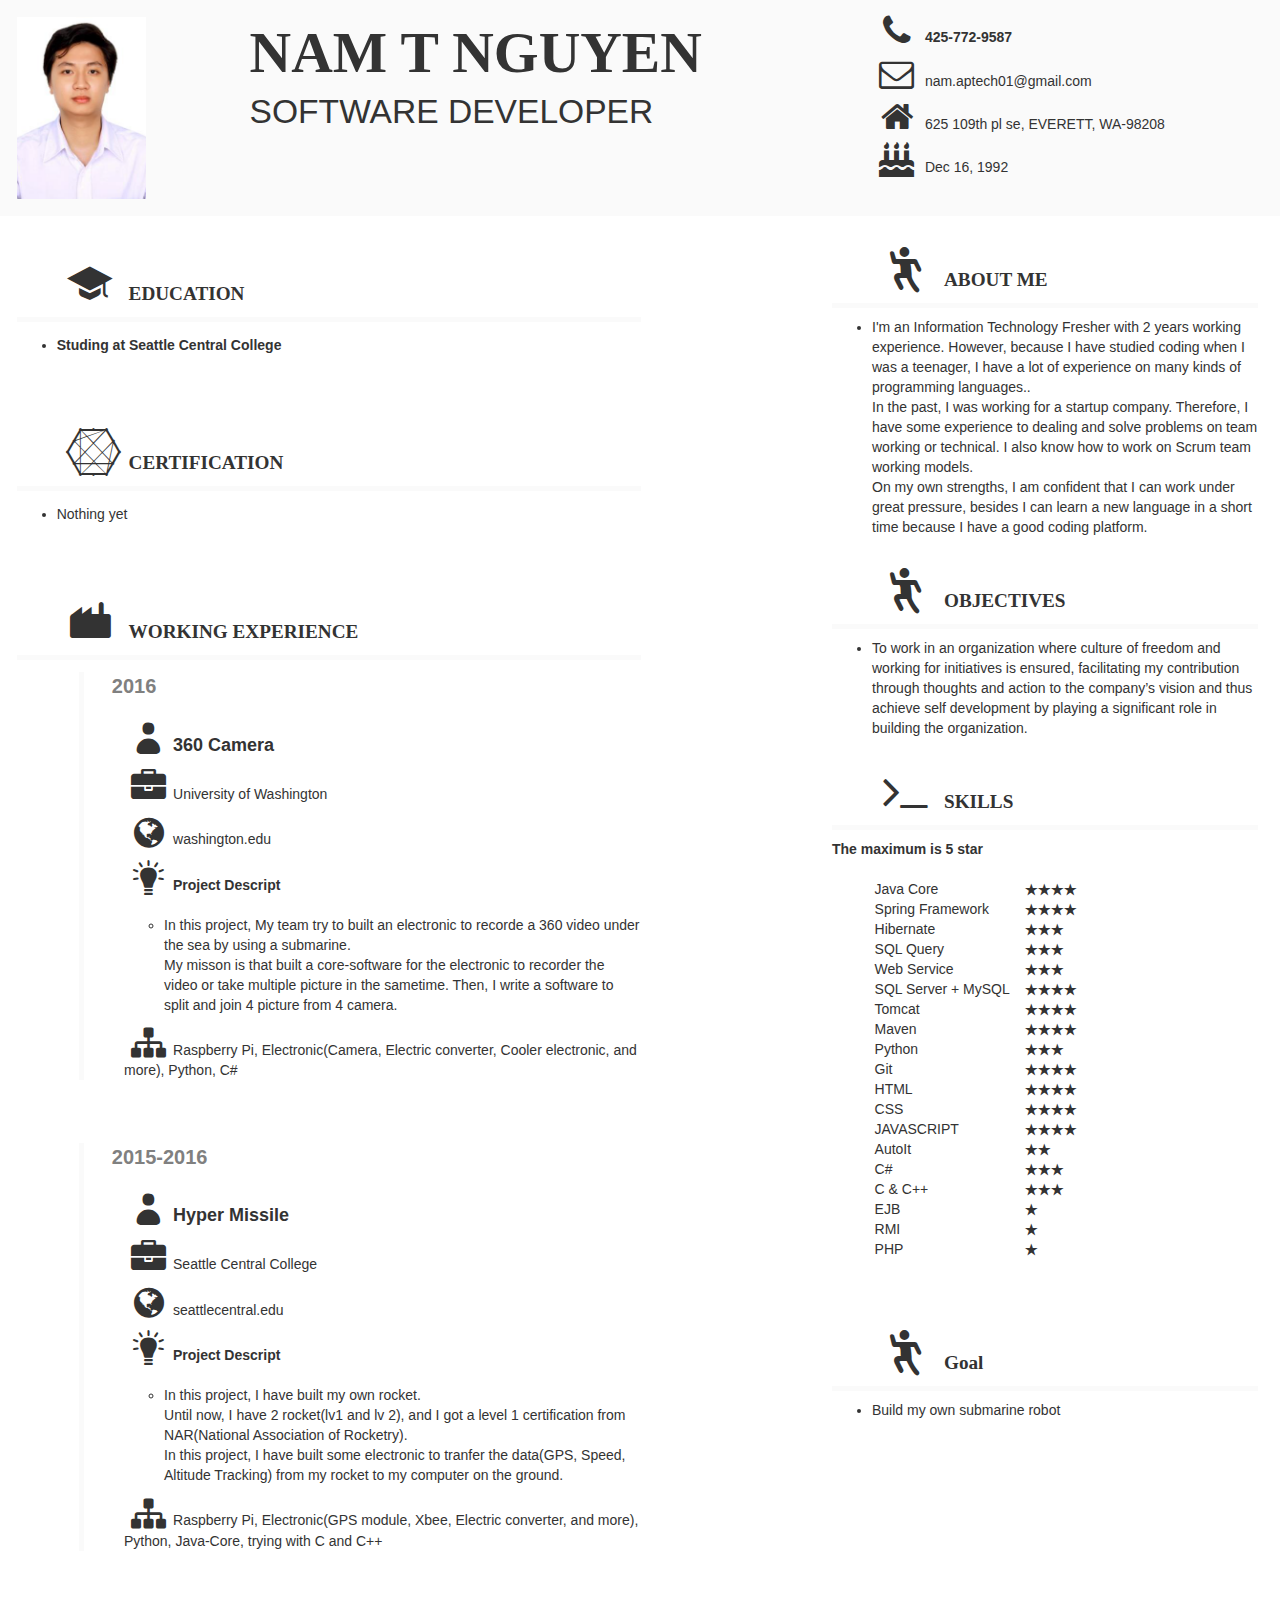
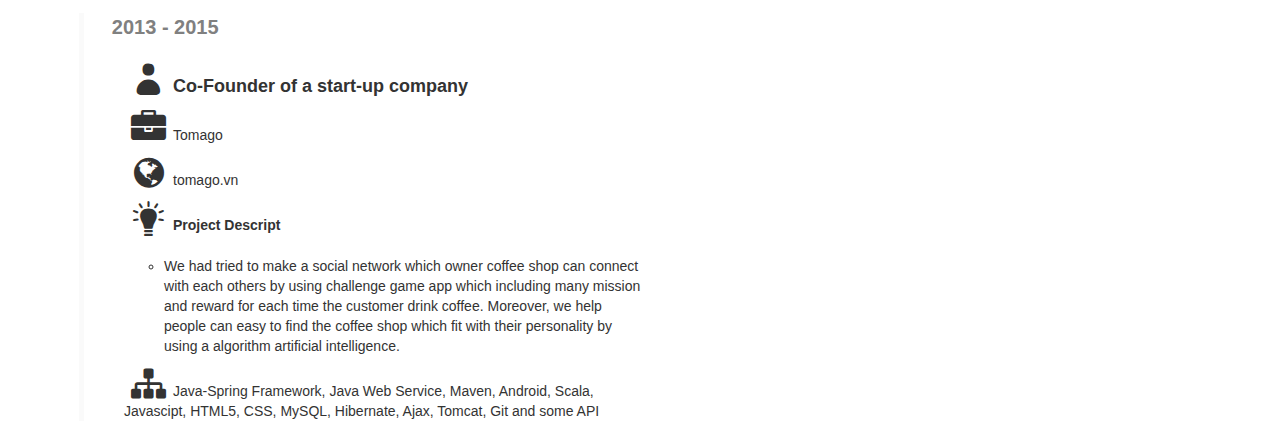
==== commit 4c388c99: "Change Name" ====
--- a/index.html
+++ b/index.html
@@ -1,618 +1,285 @@
-<!DOCTYPE HTML PUBLIC "-//W3C//DTD HTML 4.01 Transitional//EN">
-<html>
-
-<!-- Mirrored from westcoastcustomcarts.net/ by HTTrack Website Copier/3.x [XR&CO'2014], Fri, 24 Feb 2017 09:45:06 GMT -->
-<head>
-<title>WEST COAST CUSTOM CARTS - HOT DOG CARTS - HOME</title>
-<meta NAME="Keywords" Content="hot dog carts, vending , taco cart, mobile food cart, concession , trailer, fryer , custom, ice cream, shave ice, catering">
-<meta NAME="Description" Content="Hot dog carts and specialty mobile food vending carts. Full custom hot dog carts and vending carts. We build hot dog carts, taco carts, ice cream carts, shave ice carts, fryer carts and more.">
-<META HTTP-EQUIV="Content-Type" CONTENT="text/html; charset=UTF-8">
-<link type="text/css" rel="stylesheet" href="xsp_styles.css">
-<meta name="google-site-verification" content="G1bMm3-QkcVcGmkYHkGvvQgPKkZAwae2gP5f-mz8D9A" /><link type="text/css" rel="stylesheet" href="INFO_BAR_MENU.css">
-<link type="text/css" rel="stylesheet" href="LEFT_MENU.css">
-<script type="text/javascript" src="milonic_src.js"></script>
-<script type="text/javascript" src="mmenudom.js"></script>
-
-
-</head>
-<body>
-<table class="XSP_OUTLINE" align="center" cellpadding="0" cellspacing="0" border="0">
-<tr>
-<td colspan="3" class="XSP_HEADER_PANEL"><p align="center"><strong><font size="6"><img style="WIDTH: 175px; HEIGHT: 233px"
-     title="Boomin Hot Dog Cart"
-     border="0"
-     alt="Boomin Hot Dog Cart"
-     src="images/BOOMIN%20RED%20YLW%201-4.jpg">&nbsp;<img style="WIDTH: 175px; HEIGHT: 233px"
-     title="California Cart"
-     border="0"
-     alt="California Cart"
-     src="images/WHT%20BLK%20CAL%201-13.jpg">&nbsp;<img style="WIDTH: 175px; HEIGHT: 233px"
-     title="Deep Fryer Cart"
-     border="0"
-     alt="Deep Fryer Cart"
-     src="images/BLUE%20ORG%201-18.jpg">&nbsp;<img style="WIDTH: 175px; HEIGHT: 230px"
-     title="Seattle Cart"
-     border="0"
-     alt="Seattle Cart"
-     src="images/STAINLESS%20PALAPA%20CART%201-3.jpg">&nbsp;<img style="WIDTH: 175px; HEIGHT: 233px"
-     title="Boomin Cart"
-     border="0"
-     alt="Boomin Cart"
-     src="images/BLK%20YLW%201-7.jpg"></font></strong></p>
-
-<p align="center"><font size="6"
-      face="Papyrus"><span style="FONT-SIZE: 36pt"><font color="black"><strong>W<span style=
-      "FONT-SIZE: 24pt">EST</span> C<span style="FONT-SIZE: 24pt">OAST</span> C<span style=
-      "FONT-SIZE: 24pt">USTOM</span> C<span style="FONT-SIZE: 24pt">ARTS</span></strong></font></span></font></p>
-
-<p align="center"><font size="6"
-      face="Papyrus"><span style="FONT-SIZE: 36pt"><font color="black"><span style="FONT-SIZE: 24pt"><em><strong>If
-      you can dream it, we can build it...</strong></em><span style=
-      "FONT-SIZE: 22pt">&nbsp;</span></span></font></span></font></p></td>
-</tr>
-<tr>
-<td colspan="3" class="XSP_INFO_BAR"><blockquote style="MARGIN-RIGHT: 0px"
-            dir="ltr">
-    <div align="center">
-        <font color="black"><span style="FONT-SIZE: 22pt"><strong><font face="Papyrus"><span style=
-        "FONT-SIZE: 22pt"><em><span style=
-        "FONT-SIZE: 22pt">&nbsp;&nbsp;&nbsp;&nbsp;&nbsp;&nbsp;&nbsp;&nbsp;&nbsp;&nbsp;&nbsp;&nbsp;&nbsp;&nbsp;&nbsp;&nbsp;&nbsp;&nbsp;&nbsp;&nbsp;&nbsp;&nbsp;&nbsp;&nbsp;&nbsp;&nbsp;&nbsp;&nbsp;&nbsp;&nbsp;&nbsp;&nbsp;&nbsp;&nbsp;&nbsp;&nbsp;&nbsp;&nbsp;&nbsp;&nbsp;&nbsp;&nbsp;&nbsp;&nbsp;&nbsp;&nbsp;&nbsp;&nbsp;&nbsp;&nbsp;&nbsp;&nbsp;</span></em></span></font></strong></span>
-        <span style="FONT-SIZE: 22pt">&nbsp;</span></font>
-    </div>
-
-    <div align="center">
-        &nbsp;<table border="0" cellspacing="0" cellpadding="0" ><tbody><tr><td><script type="text/javascript" src="script/INFO_BAR_MENU.js"></script><script type="text/javascript" src="preloadmenuimages.js"></script></td></tr></tbody></table>
-<noscript>
-<table width="100%"><tbody><tr><td> <table class="mainINFO_BAR_MENU"> 
- <tbody> 
-<tr><td>
- <span class="xsp1INFO_BAR_MENU"><a class="mainlinksINFO_BAR_MENU" href="https://autorun1992.github.io/index.html" target="">HOME</a></span>
- <span class="xsp1INFO_BAR_MENU"><a class="mainlinksINFO_BAR_MENU" href="CART-GALLERY.html" target="">CART&nbsp;GALLERY</a></span>
- <span class="xsp1INFO_BAR_MENU"><a class="mainlinksINFO_BAR_MENU" href="OUR-CARTS.html" target="">OUR&nbsp;CARTS</a></span>
- <span class="xsp1INFO_BAR_MENU"><a class="mainlinksINFO_BAR_MENU" href="Wee-Weenie-Hot-Dog-Cart.html" target="">Wee&nbsp;Weenie&nbsp;Cart</a></span>
- <span class="xsp1INFO_BAR_MENU"><a class="mainlinksINFO_BAR_MENU" href="Shave-Ice-Cart.html" target="">Shave&nbsp;Ice&nbsp;Cart</a></span>
- <span class="xsp1INFO_BAR_MENU"><a class="mainlinksINFO_BAR_MENU" href="Starter-Hot-Dog-Cart.html" target="">Starter&nbsp;Cart</a></span>
- <span class="xsp1INFO_BAR_MENU"><a class="mainlinksINFO_BAR_MENU" href="City-Hot-Dog-Cart.html" target="">City&nbsp;Cart</a></span>
- <span class="xsp1INFO_BAR_MENU"><a class="mainlinksINFO_BAR_MENU" href="Seattle-Hot-Dog-Cart.html" target="">Seattle&nbsp;Cart</a></span>
- <span class="xsp1INFO_BAR_MENU"><a class="mainlinksINFO_BAR_MENU" href="Classic-Taco-Cart.html" target="">Classic&nbsp;Taco&nbsp;Cart</a></span>
- <span class="xsp1INFO_BAR_MENU"><a class="mainlinksINFO_BAR_MENU" href="Deep-Fryer-Cart.html" target="">Deep&nbsp;Fryer&nbsp;Cart</a></span>
- <span class="xsp1INFO_BAR_MENU"><a class="mainlinksINFO_BAR_MENU" href="California-Hot-Dog-Cart.html" target="">California&nbsp;Cart</a></span>
- <span class="xsp1INFO_BAR_MENU"><a class="mainlinksINFO_BAR_MENU" href="Oregon-Class-IV-Cart.html" target="">Oregon&nbsp;Class&nbsp;IV&nbsp;Cart</a></span>
- <span class="xsp1INFO_BAR_MENU"><a class="mainlinksINFO_BAR_MENU" href="Ultimate-Taco-Cart.html" target="">Ultimate&nbsp;Taco&nbsp;Cart</a></span>
- <span class="xsp1INFO_BAR_MENU"><a class="mainlinksINFO_BAR_MENU" href="Ice-Cream-Cart.html" target="">Ice&nbsp;Cream&nbsp;Cart</a></span>
- <span class="xsp1INFO_BAR_MENU"><a class="mainlinksINFO_BAR_MENU" href="Sunglass-Cart.html" target="">Sunglass&nbsp;Cart</a></span>
- <span class="xsp1INFO_BAR_MENU"><a class="mainlinksINFO_BAR_MENU" href="CART-COLOR-OPTIONS.html" target="">COLOR&nbsp;OPTIONS</a></span>
- <span class="xsp1INFO_BAR_MENU"><a class="mainlinksINFO_BAR_MENU" href="PARTS.html" target="">PARTS</a></span>
- <span class="xsp1INFO_BAR_MENU"><a class="mainlinksINFO_BAR_MENU" href="CONTACT-US.html" target="">CONTACT&nbsp;US</a></span>
- <span class="xsp1INFO_BAR_MENU"><a class="mainlinksINFO_BAR_MENU" href="Ordering-a-Hot-Dog-Cart.html" target="">Ordering&nbsp;a&nbsp;Hot&nbsp;Dog&nbsp;Cart</a></span>
- <span class="xsp1INFO_BAR_MENU"><a class="mainlinksINFO_BAR_MENU" href="FAQs.html" target="">FAQs</a></span>
-</td></tr>
-</tbody></table>
-</td></tr></tbody></table>
-</noscript>
-
-    </div>
-
-    <div align="center">
-        &nbsp;
-    </div>
-</blockquote>
-</td>
-</tr>
-<tr>
-<td class="XSP_LEFT_PANEL_SPC" id="XSP_LEFT_PANEL_SPC">&nbsp;</td>
-<td class="XSP_CENTER_PANEL" rowspan="2"><table class="XSP_CENTER_PANEL" cellpadding="0" cellspacing="0" border="0"><tr><td class="XSP_MAIN_PANEL"><p align="center">&nbsp;</p>
-
-<h5 align="center"><span style="TEXT-ALIGN: center; FONT-SIZE: 12pt"><img style="WIDTH: 165px; HEIGHT: 218px"
-     title="Custom Deep Fryer Cart"
-     border="0"
-     alt="Custom Deep Fryer Cart"
-     src="images/BLK%20YLW%20DBL%20FRY%201-20.jpg">&nbsp;<img style="WIDTH: 165px; HEIGHT: 217px"
-     title="Custom Ice Cream Cart"
-     border="0"
-     alt="Custom Ice Cream Cart"
-     src="images/2013-08-02%2017.08.52.jpg"> <img style="WIDTH: 164px; HEIGHT: 216px"
-     title="Custom California Cart"
-     border="0"
-     alt="Custom California Cart"
-     src="images/2013-10-09%2009.42.17.jpg"></span></h5>
-
-<h5 align="center">&nbsp;</h5>
-
-<h5 align="center"><span style="TEXT-ALIGN: center; FONT-SIZE: 12pt">TACO CARTS * FRYER CARTS * ICE CREAM CARTS
-*</span></h5>
-
-<h5 align="center"><span style="TEXT-ALIGN: center; FONT-SIZE: 12pt">AND <u>MORE</u>&nbsp;&nbsp;</span></h5>
-
-<h5 align="center"><span style="TEXT-ALIGN: center; FONT-SIZE: 12pt">WE BUILD&nbsp;VENDING CARTS FOR EVERY
-BUDGET</span></h5>
-
-<h5 align="center"><span style="FONT-SIZE: 12pt"><font face="Arial Narrow"><span style="FONT-SIZE: 12pt">At West
-Coast Custom Carts you will find the only</span>&nbsp;<u><em><span style="FONT-SIZE: 12pt">FULL
-CUSTOM</span></em></u><span style="COLOR: #000000; FONT-SIZE: 12pt; FONT-WEIGHT: bold">&nbsp;shop for hot dog carts
-and mobile vending trailers on the west coast! We work with every customer, and every budget, to design and build
-only the highest quality, most efficient, and best looking hot dog carts and specialty vending carts on the
-market.</span></font></span></h5>
-
-<h5 align="center">&nbsp;</h5>
-<hr>
-
-<p align="center"><font face="Papyrus"><strong><u>AWNING OPTIONS</u></strong></font></p>
-
-<p align="center">&nbsp;</p>
-
-<p align="center"><strong><font face="Trebuchet MS">A-Frame Aluminum Awning</font></strong></p>
-
-<p align="center">&nbsp;&nbsp; <img style="WIDTH: 219px; HEIGHT: 291px"
-     title="A Frame Aluminum Awning"
-     border="0"
-     alt="A Frame Aluminum Awning"
-     src="images/CUSTOM%20TACO%20CART%20027.jpg">&nbsp;&nbsp; <img style="WIDTH: 217px; HEIGHT: 288px"
-     title="A Frame Aluminum Awning"
-     border="0"
-     alt="A Frame Aluminum Awning"
-     src="images/RED%20YLW%20AWNING%20026.jpg"></p>
-
-<p align="center">&nbsp;</p>
-
-<p align="center"><font face="Trebuchet MS"><strong>2-Pole Fabric Awning</strong></font></p>
-
-<p align="center"><img style="WIDTH: 244px; HEIGHT: 325px"
-     title="2 pole Fabric Awning"
-     border="0"
-     alt="2 pole Fabric Awning"
-     src="images/2014-07-16%2017.08.27.jpg">&nbsp;&nbsp; <img style="WIDTH: 268px; HEIGHT: 311px"
-     title="2 Pole Fabric Awning"
-     border="0"
-     alt="2 Pole Fabric Awning"
-     src="images/business%20card%201.jpg"></p>
-
-<p align="right">&nbsp;</p>
-
-<p align="center">&nbsp;<font face="Trebuchet MS"><strong>4-Sided w/Flip-open Doors</strong></font></p>
-
-<p align="center"><img style="WIDTH: 256px; HEIGHT: 341px"
-     title="4 Sided Awning w Flip Open Doors"
-     border="0"
-     alt="4 Sided Awning w Flip Open Doors"
-     src="images/2014-03-11%2016.54.46.jpg">&nbsp; <img style="WIDTH: 257px; HEIGHT: 342px"
-     title="4 Sided Awning w Flip Open Doors"
-     border="0"
-     alt="4 Sided Awning w Flip Open Doors"
-     src="images/2014-03-11%2016.58.42.jpg"></p>
-
-<p align="center">&nbsp;</p>
-<hr>
-
-<p align="center"><strong><span style="FONT-SIZE: 11pt"><font face="Tempus Sans ITC">NEED A FOOD CART THAT CAN
-HANDLE YOUR BIGGEST EVENTS WITHOUT SLOWING YOU DOWN?</font></span></strong></p>
-
-<p align="center"><strong><span style="FONT-SIZE: 11pt"><font face="Tempus Sans ITC">Check out the</font>
-   <a href="Ultimate-Taco-Cart.html"><font color="black"
-      face="Tempus Sans ITC">ULTIMATE TACO CART</font></a><font face="Tempus Sans ITC">!</font></span></strong></p>
-
-<p align="center"><strong><font face="Tempus Sans ITC"><span style="FONT-SIZE: 11pt">It's
-bigger...</span><span style="FONT-SIZE: 11pt">it's better...it's TRULY</span><span style=
-"FONT-SIZE: 11pt">&nbsp;the</span>&nbsp;<span>ULTIMATE&nbsp;Cart</span><span style=
-"FONT-SIZE: 11pt">!!</span></font></strong></p>
-
-<p align="center"><strong><a href="Ultimate-Taco-Cart.html"><img style="WIDTH: 155px; HEIGHT: 119px"
-     title="Ultimate Taco Cart"
-     border="0"
-     alt="Ultimate Taco Cart"
-     src="images/BLK%2048X96%20CLASS%20IV%201-1.jpg"></a>&nbsp; <a href="Ultimate-Taco-Cart.html"><img style=
-     "WIDTH: 155px; HEIGHT: 155px"
-     title="Ultimate Taco Cart"
-     border="0"
-     alt="Ultimate Taco Cart"
-     src="images/BLK%2048X96%20CLASS%20IV%201-8.jpg"></a>&nbsp; <a href="Ultimate-Taco-Cart.html"><img style=
-     "WIDTH: 155px; HEIGHT: 116px"
-     title="Ultimate Taco Cart"
-     border="0"
-     alt="Ultimate Taco Cart"
-     src="images/BLK%2048X96%20CLASS%20IV%201-12.jpg"></a></strong></p>
-
-<p align="center">CLICK <a href="Ultimate-Taco-Cart.html">HERE</a>&nbsp;TO LEARN MORE ABOUT THE ULTIMATE TACO
-CART</p>
-<hr>
-<br>
-<br>
-
-<div align="left">
-    &nbsp;
-</div>
-
-<div align="left">
-    <font face="Arial Narrow"><span style="FONT-SIZE: 12pt"><u>So why should you choose West Coast Custom
-    Carts?</u></span></font>&nbsp;
-</div>
-
-<table border="0"
-       cellspacing="0"
-       cellpadding="3"
-       width="90%"
-       align="center">
-    <tbody>
-        <tr>
-            <td valign="middle"
-                width="1"><img style="WIDTH: 15px; HEIGHT: 17px"
-                 border="0"
-                 src="images/fire-bullet-018s-White.gif"></td>
-
-            <td style="TEXT-ALIGN: left; FONT-FAMILY: Verdana; FONT-SIZE: 10pt">100% Customizable Carts and
-            Trailers</td>
-        </tr>
-
-        <tr>
-            <td valign="middle"
-                width="1"><img style="WIDTH: 15px; HEIGHT: 17px"
-                 border="0"
-                 src="images/fire-bullet-018s-White.gif"></td>
-
-            <td style="TEXT-ALIGN: left; FONT-FAMILY: Verdana; FONT-SIZE: 10pt">MORE options than any other builder
-            on the market!</td>
-        </tr>
-
-        <tr>
-            <td valign="middle"
-                width="1"><img style="WIDTH: 15px; HEIGHT: 17px"
-                 border="0"
-                 src="images/fire-bullet-018s-White.gif"></td>
-
-            <td style="TEXT-ALIGN: left; FONT-FAMILY: Verdana; FONT-SIZE: 10pt"><strong>Strongest, most durable,
-            longest lasting carts on the market with a full internal tubular steel structure frame!</strong></td>
-        </tr>
-
-        <tr>
-            <td valign="middle"
-                width="1"><img style="WIDTH: 15px; HEIGHT: 17px"
-                 border="0"
-                 src="images/fire-bullet-018s-White.gif"></td>
-
-            <td style="TEXT-ALIGN: left; FONT-FAMILY: Verdana; FONT-SIZE: 10pt"><strong>WE DO NOT IMPORT PRE-BUILT
-            CARTS FROM CHINA!</strong></td>
-        </tr>
-
-        <tr>
-            <td valign="middle"
-                width="1"><img style="WIDTH: 15px; HEIGHT: 17px"
-                 border="0"
-                 src="images/fire-bullet-018s-White.gif"></td>
-
-            <td style="TEXT-ALIGN: left; FONT-FAMILY: Verdana; FONT-SIZE: 10pt">All food carts are built to from
-            the ground up in our facility to meet the wants and needs of each customer.</td>
-        </tr>
-
-        <tr>
-            <td valign="middle"
-                width="1"><img style="WIDTH: 15px; HEIGHT: 17px"
-                 border="0"
-                 src="images/fire-bullet-018s-White.gif"></td>
-
-            <td style="TEXT-ALIGN: left; FONT-FAMILY: Verdana; FONT-SIZE: 10pt">Leading design for functionality
-            and ease of operation, all carts include on-demand water systems at no additional cost.</td>
-        </tr>
-
-        <tr>
-            <td valign="middle"
-                width="1"><img style="WIDTH: 15px; HEIGHT: 17px"
-                 border="0"
-                 src="images/fire-bullet-018s-White.gif"></td>
-
-            <td style="TEXT-ALIGN: left; FONT-FAMILY: Verdana; FONT-SIZE: 10pt">Built to meet and exceed most
-            health department regulations.</td>
-        </tr>
-
-        <tr>
-            <td valign="middle"
-                width="1"><img style="WIDTH: 15px; HEIGHT: 17px"
-                 border="0"
-                 src="images/fire-bullet-018s-White.gif"></td>
-
-            <td style="TEXT-ALIGN: left; FONT-FAMILY: Verdana; FONT-SIZE: 10pt">
-                <p>Unparalleled designs and technologies make our carts unique, not the same old, tired design
-                you've seen everywhere else.</p>
-            </td>
-        </tr>
-
-        <tr>
-            <td valign="middle"
-                width="1"><img style="WIDTH: 15px; HEIGHT: 17px"
-                 border="0"
-                 src="images/fire-bullet-018s-White.gif"></td>
-
-            <td style="TEXT-ALIGN: left; FONT-FAMILY: Verdana; FONT-SIZE: 10pt">Modern designs keep your mobile
-            food business looking fresh, attractive and customer appealing.</td>
-        </tr>
-
-        <tr>
-            <td valign="middle"
-                width="1"></td>
-
-            <td style="TEXT-ALIGN: left; FONT-FAMILY: Verdana; FONT-SIZE: 10pt"></td>
-        </tr>
-    </tbody>
-</table>
-<hr>
-
-<p align="center">&nbsp;<font face="Impact"><span style="FONT-SIZE: 14pt">QUESTIONS?&nbsp; CALL&nbsp;NOW
-503.269.7519</span></font></p>
-<hr>
-
-<p align="left">&nbsp; <font face="Arial Narrow"><span style="FONT-SIZE: 12pt">Whether you are
-      l</span><span style="FONT-SIZE: 12pt"><span style="FONT-SIZE: 12pt">ooking for a hot dog cart for a full-time
-      business,&nbsp;a shave ice cart for summer cash,&nbsp;or a truly unique vending cart for any
-      menu..</span>.</span><strong><span style="FONT-SIZE: 12pt">West Coast Custom Carts can turn that dream into
-      reality!</span></strong></font></p>
-</td></tr></table></td>
-<td class="XSP_RIGHT_PANEL_SPC" id="XSP_RIGHT_PANEL" rowspan="2"><div class="XSP_RIGHT_PANEL"><div align="center"></div>
-
-<p align="center"><img style="WIDTH: 210px; HEIGHT: 80px; VERTICAL-ALIGN: middle"
-     title="Now Accepting PayPal"
-     border="0"
-     alt="Now Accepting PayPal"
-     src="images/PayPal-210x80.gif"></p>
-
-<div align="center">
-    <div class="search3b06f8ca-9f51-42bf-ab33-f82b52c5b2c6"><form action="https://autorun1992.github.io/search-results.php" method="post"><img src="images/input_left.png" align="left" class="inputleft" hspace="0"/><input type="text" name="term" class="input" value=""/><img src="images/input_right.png" align="left" class="inputleft" hspace="0"/><input type="hidden" name="page" value="1"><input type="submit" value=" " class="submit"/></form></div>
-</div>
-
-<div align="center">
-    &nbsp;
-</div>
-
-<div align="center">
-    <font color="black"><strong>ASK ABOUT OUR CASH DISCOUNT</strong></font>&nbsp;
-</div>
-
-<p align="center">****&nbsp;</p>
-
-<p align="center"><strong><font color="black"><span style="FONT-SIZE: 11pt">Check O</span><span style=
-"FONT-SIZE: 11pt">ut O</span><span style="FONT-SIZE: 11pt">ur Sale Prices:</span></font></strong></p>
-
-<p align="center"><strong><font color="#800000"><span style="FONT-SIZE: 11pt"><a href=
-"Oregon-Class-IV-Cart.html">OR Class IV Cart</a></span></font></strong></p>
-
-<p align="center"><strong><font color="#800000"><span style="FONT-SIZE: 11pt"><a href=
-"Ultimate-Taco-Cart.html">Ultimate Taco Cart</a></span></font></strong></p>
-<hr>
-<br>
-
-<div align="center">
-    &nbsp;
-</div>
-
-<div align="center">
-    &nbsp;
-</div>
-
-<div align="center">
-    &nbsp;
-</div>
-
-<p align="center">&nbsp;</p>
-
-<p align="center">&nbsp;</p>
-
-<p align="center">&nbsp;</p>
-
-<p align="center">&nbsp;</p>
-
-<table style="WIDTH: 203px; HEIGHT: 333px"
-       border="0"
-       cellspacing="0"
-       cellpadding="3"
-       width="203"
-       align="center">
-    <tbody>
-        <tr>
-            <td valign="middle"
-                width="1"></td>
-
-            <td style="TEXT-ALIGN: left; FONT-FAMILY: Verdana; FONT-SIZE: 10pt">
-                <p align="center">&nbsp;</p>
-            </td>
-        </tr>
-
-        <tr>
-            <td valign="middle"
-                width="1">
-                <p align="left">&nbsp;</p>
-            </td>
-
-            <td style="TEXT-ALIGN: left; FONT-FAMILY: Verdana; FONT-SIZE: 10pt">
-                <p align="left">&nbsp;</p>
-            </td>
-        </tr>
-
-        <tr>
-            <td valign="middle"
-                width="1">
-                <p align="left">&nbsp;</p>
-            </td>
-
-            <td style="TEXT-ALIGN: left; FONT-FAMILY: Verdana; FONT-SIZE: 10pt">
-                <p align="left">&nbsp;</p>
-            </td>
-        </tr>
-    </tbody>
-</table>
-
-<p align="center">&nbsp;</p>
-
-<table border="0"
-       cellspacing="0"
-       cellpadding="3"
-       width="90%"
-       align="center">
-    <tbody>
-        <tr>
-            <td valign="middle"
-                width="1">
-                <table style="WIDTH: 194px; HEIGHT: 199px"
-                       border="0"
-                       cellspacing="0"
-                       cellpadding="3"
-                       width="194"
-                       align="center">
-                    <tbody>
-                        <tr>
-                            <td valign="middle"
-                                width="1"></td>
-
-                            <td style="TEXT-ALIGN: left; FONT-FAMILY: Verdana; FONT-SIZE: 10pt"></td>
-                        </tr>
-
-                        <tr>
-                            <td valign="middle"
-                                width="1"></td>
-
-                            <td style="TEXT-ALIGN: left; FONT-FAMILY: Verdana; FONT-SIZE: 10pt"></td>
-                        </tr>
-                    </tbody>
-                </table><br>
-                <br>
-            </td>
-
-            <td style="TEXT-ALIGN: left; FONT-FAMILY: Verdana; FONT-SIZE: 10pt"></td>
-        </tr>
-
-        <tr>
-            <td valign="middle"
-                width="1"></td>
-
-            <td style="TEXT-ALIGN: left; FONT-FAMILY: Verdana; FONT-SIZE: 10pt"></td>
-        </tr>
-    </tbody>
-</table><br>
-<br>
-
-<p align="center">&nbsp;</p>
-
-</div></td></tr>
-<tr><td class="XSP_LEFT_PANEL_2" id="XSP_LEFT_PANEL" style="FONT-SIZE:1px;" height=1><div class="XSP_LEFT_PANEL"><div align="center">
-    <font color="black">FOR MORE INFORMATION CALL&nbsp;</font>
-</div>
-
-<div align="center">
-    <font color="black"><strong>503 269 7519</strong>&nbsp;</font>
-</div>
-
-<div align="center">
-    <strong><font color="black">or</font> <a href="mailto:sales@westcoastcustomcarts.net"><font color="black">Email
-    Us</font></a></strong>&nbsp;
-</div>
-
-<div align="center">
-    <hr>
-</div>
-
-<div align="center">
-    &nbsp;<table border="0" cellspacing="0" cellpadding="0" ><tbody><tr><td><script type="text/javascript" src="script/LEFT_MENU0.js"></script>  <script type="text/javascript" src="preloadmenuimages.js"></script>  </td></tr></tbody></table>
-<noscript>
-<table><tbody><tr><td> <TABLE class="mainLEFT_MENU" cellpadding="0px" cellspacing="0px"> 
- <TBODY> 
-<TR><TD class="maintdTlLEFT_MENU" style="padding-top: 0px ">
-<a class="mainlinksLEFT_MENU" href="https://autorun1992.github.io/index.html" target="">HOME</a> 
- </TD></TR>
-<TR><TD class="maintdTlLEFT_MENU" style="padding-top: 0px ">
-<a class="mainlinksLEFT_MENU" href="CART-GALLERY.html" target="">CART GALLERY</a> 
- </TD></TR>
-<TR><TD class="maintdTlLEFT_MENU" style="padding-top: 0px ">
-<a class="mainlinksLEFT_MENU" href="OUR-CARTS.html" target="">OUR CARTS</a> 
- </TD></TR>
-<TR><TD class="maintdTlLEFT_MENU" style="padding-top: 0px ">
-<a class="mainlinksLEFT_MENU" href="CART-COLOR-OPTIONS.html" target="">COLOR OPTIONS</a> 
- </TD></TR>
-<TR><TD class="maintdTlLEFT_MENU" style="padding-top: 0px ">
-<a class="mainlinksLEFT_MENU" href="PARTS.html" target="">PARTS</a> 
- </TD></TR>
-<TR><TD class="maintdTlLEFT_MENU" style="padding-top: 0px ">
-<a class="mainlinksLEFT_MENU" href="CONTACT-US.html" target="">CONTACT US</a> 
- </TD></TR>
-<TR><TD class="maintdTlLEFT_MENU" style="padding-top: 0px ">
-<a class="mainlinksLEFT_MENU" href="FAQs.html" target="">FAQs</a> 
- </TD></TR>
-<TR><TD class="maintdTlLEFT_MENU" style="padding-top: 0px ">
-<a class="mainlinksLEFT_MENU" href="RESOURCES.html" target="">RESOURCES</a> 
- </TD></TR>
-<TR><TD class="maintdTlLEFT_MENU" style="padding-top: 0px ">
-<a class="mainlinksLEFT_MENU" href="sitemap-page-order.html" target="">SITE MAP</a> 
- </TD></TR>
-</TBODY></TABLE>
-</td></tr></tbody></table>
-</noscript>
-
-
-</div>
-<hr>
-
-<p align="center"><font color="black">Looking for a used cart?&nbsp; Give us a call!</font></p>
-<hr>
-<br>
-
-<p align="center">&nbsp; <style>a.socNet { color:Black;font-family:Comic Sans MS; font-size:10pt;font-weight:bold;text-decoration:underline;;white-space: nowrap; }</style><table cellspacing="0" cellpadding="0" width="104" style="overflow:hidden; word-wrap:break-word;  table-layout: fixed;border-left:0px Solid #000000;border-right:0px Solid #000000;border-top:0px Solid #000000;border-bottom:0px Solid #000000;"><tbody> 
-<tr><td style="padding-left:5; padding-right:5; background-color:#7E7FFF; color:Black;font-family:Comic Sans MS; font-size:10pt;text-align:Center"> 
-Friend us on</td></tr><tr><td style="text-align:Left; padding-left:5; padding-right:5; padding-top:5; padding-bottom:5; background-color:#7E7FFF"><a class="socNet" href="http://www.facebook.com/sharer.php?u=http://www.westcoastcustomcarts.net/index.html" target="_blank" rel="nofollow"><img border="0" style="margin-top:2; margin-bottom:2; vertical-align:middle; margin-left:10 ; margin-right:4" src=images/facebook.gif>Facebook</a> </td></tr></tbody></table></p>
-<hr>
-
-<p align="center"><font color="black">&nbsp;Featured Equipment Brands:</font></p>
-
-<p align="center"><font color="#000000">&nbsp;&nbsp; <u>Radiance</u>&reg;&nbsp;&nbsp;&nbsp;</font> <font color=
-"#000000">Griddles &amp; Char Boilers</font></p>
-
-<p align="center"><font color="#000000"><u>Turbo Air</u>&reg; Refrigerators &amp; Freezers</font></p>
-
-<p align="center"><font color="#000000"><u>American Range</u>&reg; Deep Fryers</font></p>
-
-<p align="center"><font color=
-"#000000">&nbsp;&nbsp;&nbsp;&nbsp;&nbsp;&nbsp;&nbsp;<u>Delfield</u>&reg;&nbsp;&nbsp;&nbsp;&nbsp;&nbsp;&nbsp;&nbsp;&nbsp;&nbsp;&nbsp;&nbsp;&nbsp;</font>
-<font color="#000000">Ice Cream Dipping Freezers</font></p>
-
-</div></td></tr>
-
-<tr><td colspan="3" class="XSP_FOOTER_PANEL"><div align="center">
-    <font color="black">Copyright &copy;2014&nbsp;&nbsp;West Coast Custom Carts, LLC.&nbsp; All Rights
-    Reserved.&nbsp;&nbsp;&nbsp;&nbsp;&nbsp;&nbsp;&nbsp;&nbsp;&nbsp;&nbsp;&nbsp;&nbsp;&nbsp;&nbsp;&nbsp;&nbsp;&nbsp;&nbsp;&nbsp;&nbsp;&nbsp;&nbsp;&nbsp;&nbsp;&nbsp;&nbsp;&nbsp;&nbsp;&nbsp;&nbsp;&nbsp;&nbsp;&nbsp;&nbsp;&nbsp;&nbsp;&nbsp;&nbsp;&nbsp;&nbsp;&nbsp;&nbsp;&nbsp;&nbsp;&nbsp;&nbsp;&nbsp;&nbsp;&nbsp;&nbsp;&nbsp;&nbsp;&nbsp;&nbsp;&nbsp;&nbsp;&nbsp;&nbsp;&nbsp;&nbsp;&nbsp;&nbsp;&nbsp;&nbsp;&nbsp;&nbsp;
-    Sales &amp; Customer Service 503.269.7519</font>
-</div>
-
-<div align="center">
-    <p align="left"><span style="FONT-SIZE: 7pt"><font color="black">Locally owned and operated since 2008, Salem,
-    Oregon&nbsp;&nbsp;&nbsp;&nbsp;&nbsp;&nbsp;&nbsp;&nbsp;&nbsp;&nbsp;&nbsp;&nbsp;&nbsp;&nbsp;&nbsp;&nbsp;&nbsp;&nbsp;&nbsp;&nbsp;&nbsp;&nbsp;&nbsp;&nbsp;&nbsp;&nbsp;&nbsp;&nbsp;&nbsp;&nbsp;&nbsp;&nbsp;&nbsp;&nbsp;&nbsp;&nbsp;&nbsp;&nbsp;&nbsp;&nbsp;&nbsp;&nbsp;&nbsp;&nbsp;&nbsp;&nbsp;&nbsp;&nbsp;&nbsp;&nbsp;&nbsp;&nbsp;&nbsp;&nbsp;&nbsp;&nbsp;&nbsp;&nbsp;&nbsp;&nbsp;&nbsp;&nbsp;&nbsp;&nbsp;&nbsp;&nbsp;&nbsp;&nbsp;&nbsp;&nbsp;&nbsp;&nbsp;&nbsp;&nbsp;&nbsp;&nbsp;&nbsp;&nbsp;&nbsp;&nbsp;&nbsp;&nbsp;&nbsp;&nbsp;&nbsp;&nbsp;&nbsp;&nbsp;&nbsp;&nbsp;&nbsp;&nbsp;&nbsp;&nbsp;&nbsp;&nbsp;&nbsp;&nbsp;&nbsp;&nbsp;&nbsp;&nbsp;&nbsp;&nbsp;&nbsp;&nbsp;&nbsp;&nbsp;&nbsp;&nbsp;&nbsp;&nbsp;&nbsp;&nbsp;&nbsp;&nbsp;&nbsp;&nbsp;&nbsp;&nbsp;&nbsp;&nbsp;&nbsp;&nbsp;&nbsp;&nbsp;&nbsp;&nbsp;&nbsp;&nbsp;&nbsp;&nbsp;&nbsp;&nbsp;&nbsp;&nbsp;&nbsp;&nbsp;&nbsp;&nbsp;&nbsp;&nbsp;&nbsp;&nbsp;&nbsp;&nbsp;&nbsp;&nbsp;
-    <span style="FONT-SIZE: 8pt"><a href=
-    "mailto:sales@westcoastcustomcarts.net">sales@westcoastcustomcarts.net</a></span></font></span></p>
-
-    <p align="left"><span style="FONT-SIZE: 7pt"><font color="black">All prices on this website are subject to
-    change at any time without
-    notice.&nbsp;&nbsp;&nbsp;&nbsp;&nbsp;&nbsp;&nbsp;&nbsp;&nbsp;</font></span><font color=
-          "#999999"><span style="FONT-SIZE: 7pt"><a href="http://www.tnow.com/"><font color=
-          "#c0c0c0">tnow.com</font></a><font color="#c0c0c0">&nbsp;&nbsp;</font> <a href=
-          "http://www.besthotdogcart.com/"><font color=
-          "#c0c0c0">www.besthotdogcart.com</font></a>&nbsp;&nbsp;&nbsp;&nbsp;&nbsp;&nbsp;&nbsp;&nbsp;&nbsp;&nbsp;&nbsp;&nbsp;&nbsp;&nbsp;&nbsp;&nbsp;&nbsp;&nbsp;&nbsp;&nbsp;&nbsp;&nbsp;&nbsp;&nbsp;&nbsp;&nbsp;&nbsp;&nbsp;&nbsp;&nbsp;&nbsp;&nbsp;&nbsp;&nbsp;&nbsp;&nbsp;&nbsp;&nbsp;&nbsp;&nbsp;&nbsp;&nbsp;&nbsp;&nbsp;&nbsp;&nbsp;&nbsp;&nbsp;&nbsp;&nbsp;&nbsp;&nbsp;&nbsp;&nbsp;&nbsp;&nbsp;&nbsp;&nbsp;&nbsp;&nbsp;&nbsp;&nbsp;&nbsp;&nbsp;&nbsp;&nbsp;&nbsp;&nbsp;&nbsp;&nbsp;&nbsp;&nbsp;&nbsp;&nbsp;&nbsp;&nbsp;&nbsp;&nbsp;&nbsp;&nbsp;&nbsp;&nbsp;&nbsp;&nbsp;&nbsp;&nbsp;&nbsp;&nbsp;&nbsp;&nbsp;&nbsp;&nbsp;&nbsp;&nbsp;&nbsp;&nbsp;&nbsp;&nbsp;&nbsp;&nbsp;&nbsp;&nbsp;&nbsp;&nbsp;&nbsp;&nbsp;&nbsp;&nbsp;&nbsp;&nbsp;&nbsp;&nbsp;&nbsp;&nbsp;&nbsp;&nbsp;&nbsp;&nbsp;&nbsp;&nbsp;&nbsp;&nbsp;&nbsp;</span></font></p>
-</div></td></tr></table>
-
-<script language="javascript" type="text/javascript">
-<!--
-document.getElementById("XSP_LEFT_PANEL_SPC").innerHTML = document.getElementById("XSP_LEFT_PANEL").innerHTML;
-document.getElementById("XSP_LEFT_PANEL").innerHTML = "&nbsp;";
-//-->
-</script>
-<script type="text/javascript">
-
-  var _gaq = _gaq || [];
-  _gaq.push(['_setAccount', 'UA-21997538-1']);
-  _gaq.push(['_trackPageview']);
-
-  (function() {
-    var ga = document.createElement('script'); ga.type = 'text/javascript'; ga.async = true;
-    ga.src = ('https:' == document.location.protocol ? 'https://ssl' : 'http://www') + '.google-analytics.com/ga.js';
-    var s = document.getElementsByTagName('script')[0]; s.parentNode.insertBefore(ga, s);
-  })();
-
-</script>
-</body>
-
-<!-- Mirrored from westcoastcustomcarts.net/ by HTTrack Website Copier/3.x [XR&CO'2014], Fri, 24 Feb 2017 09:49:39 GMT -->
-</html>
-
+<!DOCTYPE html>
+<html lang="en">
+	<head>
+		<meta charset="utf-8">
+   		<meta http-equiv="X-UA-Compatible" content="IE=edge">
+    	<meta name="viewport" content="width=device-width, initial-scale=1">
+    	<title>Nam T Nguyen - Resume</title>
+
+        <!-- CSS -->
+    		<!-- Bootstrap -->
+    		<link rel="stylesheet" type="text/css" href="bootstrap-3.3.6/css/bootstrap.css">
+            <!-- Css -->
+            <link rel="stylesheet" type="text/css" href="styles/css/cv-head.css">
+            <link rel="stylesheet" type="text/css" href="styles/css/cv-body.css">
+    	<!-- Javascript-->
+    		<script type="text/javascript" src="bootstrap-3.3.6/js/bootstrap.js"></script>
+	</head>
+	<body>
+		<div id="header">
+            <div class="head half left">
+                <div id="pic">
+                    <img src="styles/css/pictures/myface.jpg">
+                </div>
+
+                <div id="MName" >
+                    <p>NAM T NGUYEN</p>
+                </div>
+                <div id="PPosition">
+                    <p>SOFTWARE DEVELOPER</p>
+                </div>
+            </div>
+            <div class="head half right">
+                <ul class="Menu">
+                    <li class="icon">&#xe800;</li> <strong>425-772-9587</strong> </br>
+                    <li class="icon">&#xe801;</li> nam.aptech01@gmail.com </br>
+                    <li class="icon">&#xe802;</li> 625 109th pl se, EVERETT, WA-98208 </br>
+                    <li class="icon">&#xe803;</li> Dec 16, 1992 </br>
+                </ul>
+            </div>
+        </div>
+
+        <div id="body">
+            <div class="body left">
+                <div class="container-left">
+                    <!-- Education -->
+                    <div class="title-box">
+                        <ul>
+                            <li class="icon">&#xe804;</li> <strong>EDUCATION</strong> </br>
+                        </ul>
+                    </div>
+                    <div class="contain-information">
+                        <ul>
+                            <li>
+								<strong>Studing at Seattle Central College</strong>
+                            </li>
+                        </ul>
+                    </div>
+                    <br>
+                    <!-- Certification -->
+                    <div class="title-box">
+                        <ul>
+                            <li class="icon">&#xe810;</li> <strong>CERTIFICATION</strong> </br>
+                        </ul>
+                    </div>
+                    <div class="contain-information">
+                        <ul>
+                            <li>
+                                Nothing yet
+                            </li>
+                        </ul>
+                    </div>
+
+                    <br>
+                   <!-- Work Experience -->
+                    <div class="title-box">
+                        <ul>
+                            <li class="icon">&#xe81b;</li> <strong>WORKING EXPERIENCE</strong> </br>
+                        </ul>
+                    </div>
+
+                    <div class="contain-information-work">
+                        <p><strong>2016</strong></p>
+                        <ul>
+                            <li class="icon">&#xe80f;</li><strong style="font-size:18px">360 Camera</strong> </br>
+                            <li class="icon">&#xe806;</li>University of Washington</br>
+                            <li class="icon">&#xe81a;</li>washington.edu</br>
+                            <li class="icon">&#xe818;</li><strong>Project Descript</strong></br>
+                            &nbsp; <ul><li>
+                                In this project, My team try to built an electronic to recorde a 360 video under the sea by using a submarine. <br>
+                                My misson is that built a core-software for the electronic to recorder the video or take multiple picture in the sametime. Then, I write a software to split and join 4 picture from 4 camera.
+                            </li></ul>
+                            <li class="icon">&#xe809;</li>Raspberry Pi, Electronic(Camera, Electric converter, Cooler electronic, and more), Python, C#</br>
+                        </ul>
+                    </div>
+
+                    <br><br>
+                    <div class="contain-information-work">
+                    <p><strong>2015-2016</strong></p>
+                        <ul>
+                            <li class="icon">&#xe80f;</li><strong style="font-size:18px">Hyper Missile</strong> </br>
+                            <li class="icon">&#xe806;</li>Seattle Central College</br>
+                            <li class="icon">&#xe81a;</li>seattlecentral.edu</br>
+                            <li class="icon">&#xe818;</li><strong>Project Descript</strong></br>
+                            &nbsp; <ul><li>
+                                In this project, I have built my own rocket. <br>
+                                Until now, I have 2 rocket(lv1 and lv 2), and I got a level 1 certification from NAR(National Association of Rocketry).<br>
+                                In this project, I have built some electronic to tranfer the data(GPS, Speed, Altitude Tracking) from my rocket to my computer on the ground.
+                            </li></ul>
+                            <li class="icon">&#xe809;</li>Raspberry Pi, Electronic(GPS module, Xbee, Electric converter, and more), Python, Java-Core, trying with C and C++ </br>
+                        </ul>
+                    </div>
+                    <br><br>
+                    <div class="contain-information-work">
+                        <p><strong>2013 - 2015</strong></p>
+                        <ul>
+                            <li class="icon">&#xe80f;</li><strong style="font-size:18px">Co-Founder of a start-up company</strong> </br>
+                            <li class="icon">&#xe806;</li>Tomago </br>
+                            <li class="icon">&#xe81a;</li>tomago.vn</br>
+                            <li class="icon">&#xe818;</li><strong>Project Descript</strong></br>
+                            &nbsp; <ul><li>We had tried to make a social network which owner coffee shop can connect with each others by using challenge game app which including many mission and reward for each time the customer drink coffee. Moreover, we help people can easy to find the coffee shop which fit with their personality by using a algorithm artificial intelligence.</li></ul>
+                            <li class="icon">&#xe809;</li>Java-Spring Framework, Java Web Service, Maven, Android, Scala, Javascipt, HTML5, CSS, MySQL, Hibernate, Ajax, Tomcat, Git and some API</br>
+                        </ul>
+                    </div>
+
+                </div>
+                
+            </div>
+            <div class="body right">
+                <div class="container-right">
+                    <!-- About me-->
+                    <div class="title-box">
+                        <ul>
+                            <li class="icon">&#xe805;</li> <strong>ABOUT ME</strong> </br>
+                        </ul>
+                    </div>
+                    <div class="contain-information">
+                        <ul>
+                            <li>
+                                I'm an Information Technology Fresher with 2 years working experience. However, because I have studied coding when I was a teenager, I have a lot of experience on many kinds of programming languages..
+                                <br>
+                                In the past, I was working for a startup company. Therefore, I have some experience to dealing and solve problems on team working or technical. I also know how to work on Scrum team working models.
+                                <br>
+                                On my own strengths, I am confident that I can work under great pressure, besides I can learn a new language in a short time because I have a good coding platform.
+                            </li>
+                        </ul>
+                    </div>
+					<!-- OBJECTIVES-->
+                    <div class="title-box">
+                        <ul>
+                            <li class="icon">&#xe805;</li> <strong>OBJECTIVES</strong> </br>
+                        </ul>
+                    </div>
+                    <div class="contain-information">
+                        <ul>
+                            <li>
+                                To work in an organization where culture of freedom and working for initiatives is ensured, facilitating my contribution through thoughts and action to the company’s vision and thus achieve self development by playing a significant role in building the organization.
+                            </li>
+                        </ul>
+                    </div>
+                    <!-- Skill-->
+                    <div class="title-box">
+                        <ul>
+                            <li class="icon">&#xe80e;</li> <strong>SKILLS</strong> </br>
+                        </ul>
+                    </div>
+                    <div class="contain-information">
+                    <strong>The maximum is 5 star</strong> <br><br>
+                        <table style="margin-left: 10%">
+                            <tr>
+                                <td>Java Core</td>
+                                <td class="icon-rank" style="margin-left:15px;"> &#xe81c;&#xe81c;&#xe81c;&#xe81c;</td>
+                            </tr>
+
+                            <tr>
+                                <td>Spring Framework</td>
+                                <td class="icon-rank" style="margin-left:15px;"> &#xe81c;&#xe81c;&#xe81c;&#xe81c;</td>
+                            </tr>
+
+                            <tr>
+                                <td>Hibernate</td>
+                                <td class="icon-rank" style="margin-left:15px;"> &#xe81c;&#xe81c;&#xe81c;</td>
+                            </tr>
+
+                            <tr>
+                                <td>SQL Query</td>
+                                <td class="icon-rank" style="margin-left:15px;"> &#xe81c;&#xe81c;&#xe81c;</td>
+                            </tr>
+
+                            <tr>
+                                <td>Web Service</td>
+                                <td class="icon-rank" style="margin-left:15px;"> &#xe81c;&#xe81c;&#xe81c;</td>
+                            </tr>
+
+                            
+
+                            <tr>
+                                <td>SQL Server + MySQL</td>
+                                <td class="icon-rank" style="margin-left:15px;"> &#xe81c;&#xe81c;&#xe81c;&#xe81c;</td>
+                            </tr>
+
+                            <tr>
+                                <td>Tomcat</td>
+                                <td class="icon-rank" style="margin-left:15px;"> &#xe81c;&#xe81c;&#xe81c;&#xe81c;</td>
+                            </tr>
+
+                            <tr>
+                                <td>Maven</td>
+                                <td class="icon-rank" style="margin-left:15px;"> &#xe81c;&#xe81c;&#xe81c;&#xe81c;</td>
+                            </tr>
+
+                            <tr>
+                                <td>Python</td>
+                                <td class="icon-rank" style="margin-left:15px;"> &#xe81c;&#xe81c;&#xe81c;</td>
+                            </tr>
+
+                            <tr>
+                                <td>Git</td>
+                                <td class="icon-rank" style="margin-left:15px;"> &#xe81c;&#xe81c;&#xe81c;&#xe81c;</td>
+                            </tr>
+
+                            <tr>
+                                <td>HTML</td>
+                                <td class="icon-rank" style="margin-left:15px;"> &#xe81c;&#xe81c;&#xe81c;&#xe81c;</td>
+                            </tr>
+
+                            <tr>
+                                <td>CSS</td>
+                                <td class="icon-rank" style="margin-left:15px;"> &#xe81c;&#xe81c;&#xe81c;&#xe81c;</td>
+                            </tr>
+
+                            <tr>
+                                <td>JAVASCRIPT</td>
+                                <td class="icon-rank" style="margin-left:15px;"> &#xe81c;&#xe81c;&#xe81c;&#xe81c;</td>
+                            </tr>
+
+                            <tr>
+                                <td>AutoIt</td>
+                                <td class="icon-rank" style="margin-left:15px;"> &#xe81c;&#xe81c;</td>
+                            </tr>
+
+                            <tr>
+                                <td>C#</td>
+                                <td class="icon-rank" style="margin-left:15px;"> &#xe81c;&#xe81c;&#xe81c;</td>
+                            </tr>
+
+                            <tr>
+                                <td>C & C++</td>
+                                <td class="icon-rank" style="margin-left:15px;"> &#xe81c;&#xe81c;&#xe81c;</td>
+                            </tr>
+
+                            <tr>
+                                <td>EJB</td>
+                                <td class="icon-rank" style="margin-left:15px;"> &#xe81c;</td>
+                            </tr>
+
+                            <tr>
+                                <td>RMI</td>
+                                <td class="icon-rank" style="margin-left:15px;"> &#xe81c;</td>
+                            </tr>
+
+                            <tr>
+                                <td>PHP</td>
+                                <td class="icon-rank" style="margin-left:15px;"> &#xe81c;</td>
+                            </tr>
+                        </table>
+
+                        
+                    </div>
+                    <br><br>
+                     <!-- Goal-->
+                    <div class="title-box">
+                        <ul>
+                            <li class="icon">&#xe805;</li> <strong>Goal</strong> </br>
+                        </ul>
+                    </div>
+                    <div class="contain-information">
+                        <ul><li>Build my own submarine robot</li></ul>
+                    </div>
+
+                </div>
+                
+            </div>
+        </div>
+	</body>
+</html>--- a/styles/css/cv-head.css
+++ b/styles/css/cv-head.css
@@ -0,0 +1,52 @@
+@import url("fontStyle.css");
+
+#header{
+	width: 100%;
+}
+
+.half.left{
+	width: 65%;
+}
+.half.right{
+	width: 35%;
+}
+
+.head {
+	float: left;
+ 	height: 2.25in;
+
+	background-color: #FAFAFA;
+}
+
+#pic {
+	width: 1.8in;
+	height: 1.8in;
+	margin-left: 2%;
+	margin-top: 2%;
+	margin-bottom: 2%;
+	float: left;
+}
+
+#pic img{
+	width: 75%;
+}
+
+#MName{
+	font-size: 0.6in;
+	font-family: "Lucida Console", Times, serif;
+	font-weight: 600;
+	margin-top: 1.5%;
+	margin-left: 30%;
+	margin-bottom: -2%;
+}
+
+#PPosition{
+	font-weight: 400;
+	font-size: 0.35in;
+	margin-left :30%;
+}
+
+
+.Menu{
+	margin-top: 1%;
+}
--- a/styles/css/cv-body.css
+++ b/styles/css/cv-body.css
@@ -0,0 +1,54 @@
+@import url("fontStyle.css");
+
+#body{
+	width: 100%;
+
+}
+
+.body{
+	float: left;
+}
+.body.left{
+	width: 65%;
+}
+.body.right{
+	width: 35%;
+}
+
+.container-left{
+	height: 5em;
+	width: 	75%;
+	margin-left: 2%;
+}
+
+.container-right{
+	height: 5em;
+	width: 	95%;
+	margin-right: 4%;
+}
+
+.title-box{
+	font-family: "Lucida Console", Times, serif;
+	font-size: 0.2in;
+	border-bottom: 5px solid #FAFAFA;
+	height: 1.5em;
+	margin-top: 5%;
+	width: auto;
+	height: auto;
+}
+
+.contain-information{
+	margin-top: 2%;
+}
+
+.contain-information-work{
+	border-left: 5px solid #FAFAFA;
+	margin-left: 10%;
+	margin-top: 2%;
+}
+
+.contain-information-work p{
+	margin-left: 5%;
+	font-size: 20px;
+	color: gray;
+}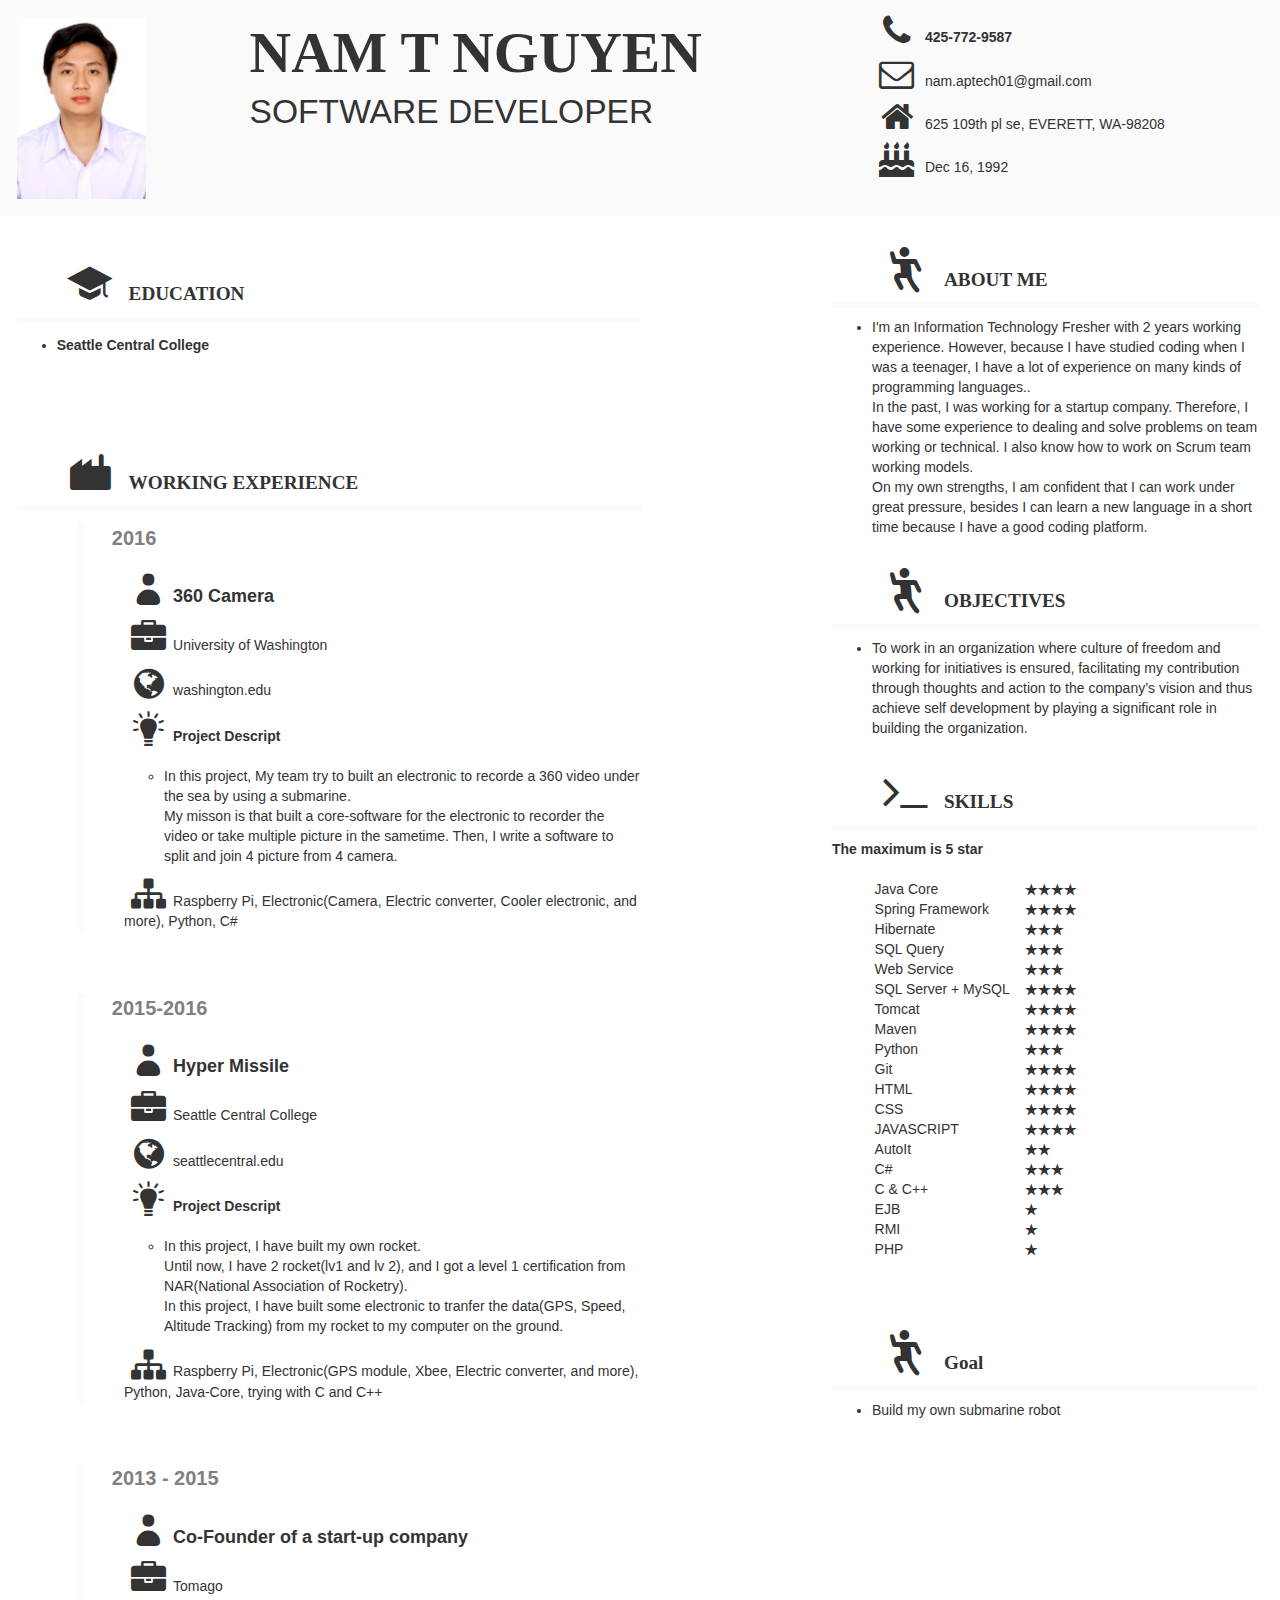
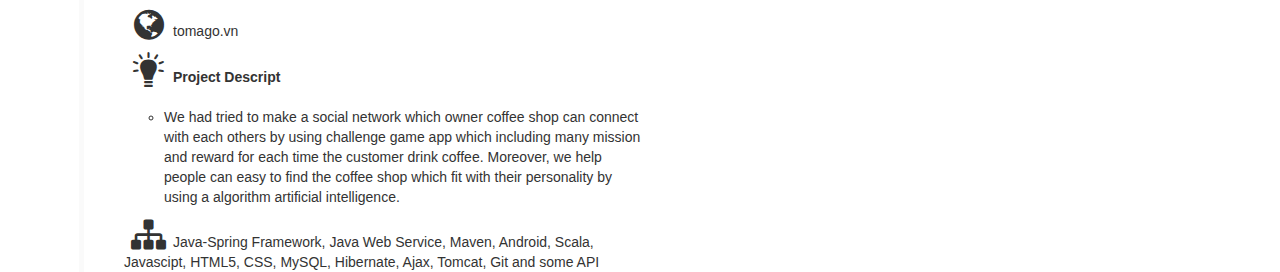
==== commit 28403a7a: "Edit Certification" ====
--- a/index.html
+++ b/index.html
@@ -51,12 +51,12 @@
                     <div class="contain-information">
                         <ul>
                             <li>
-								<strong>Studing at Seattle Central College</strong>
+								<strong>Seattle Central College</strong>
                             </li>
                         </ul>
                     </div>
                     <br>
-                    <!-- Certification -->
+                    <!-- Certification 
                     <div class="title-box">
                         <ul>
                             <li class="icon">&#xe810;</li> <strong>CERTIFICATION</strong> </br>
@@ -69,7 +69,7 @@
                             </li>
                         </ul>
                     </div>
-
+					-->
                     <br>
                    <!-- Work Experience -->
                     <div class="title-box">
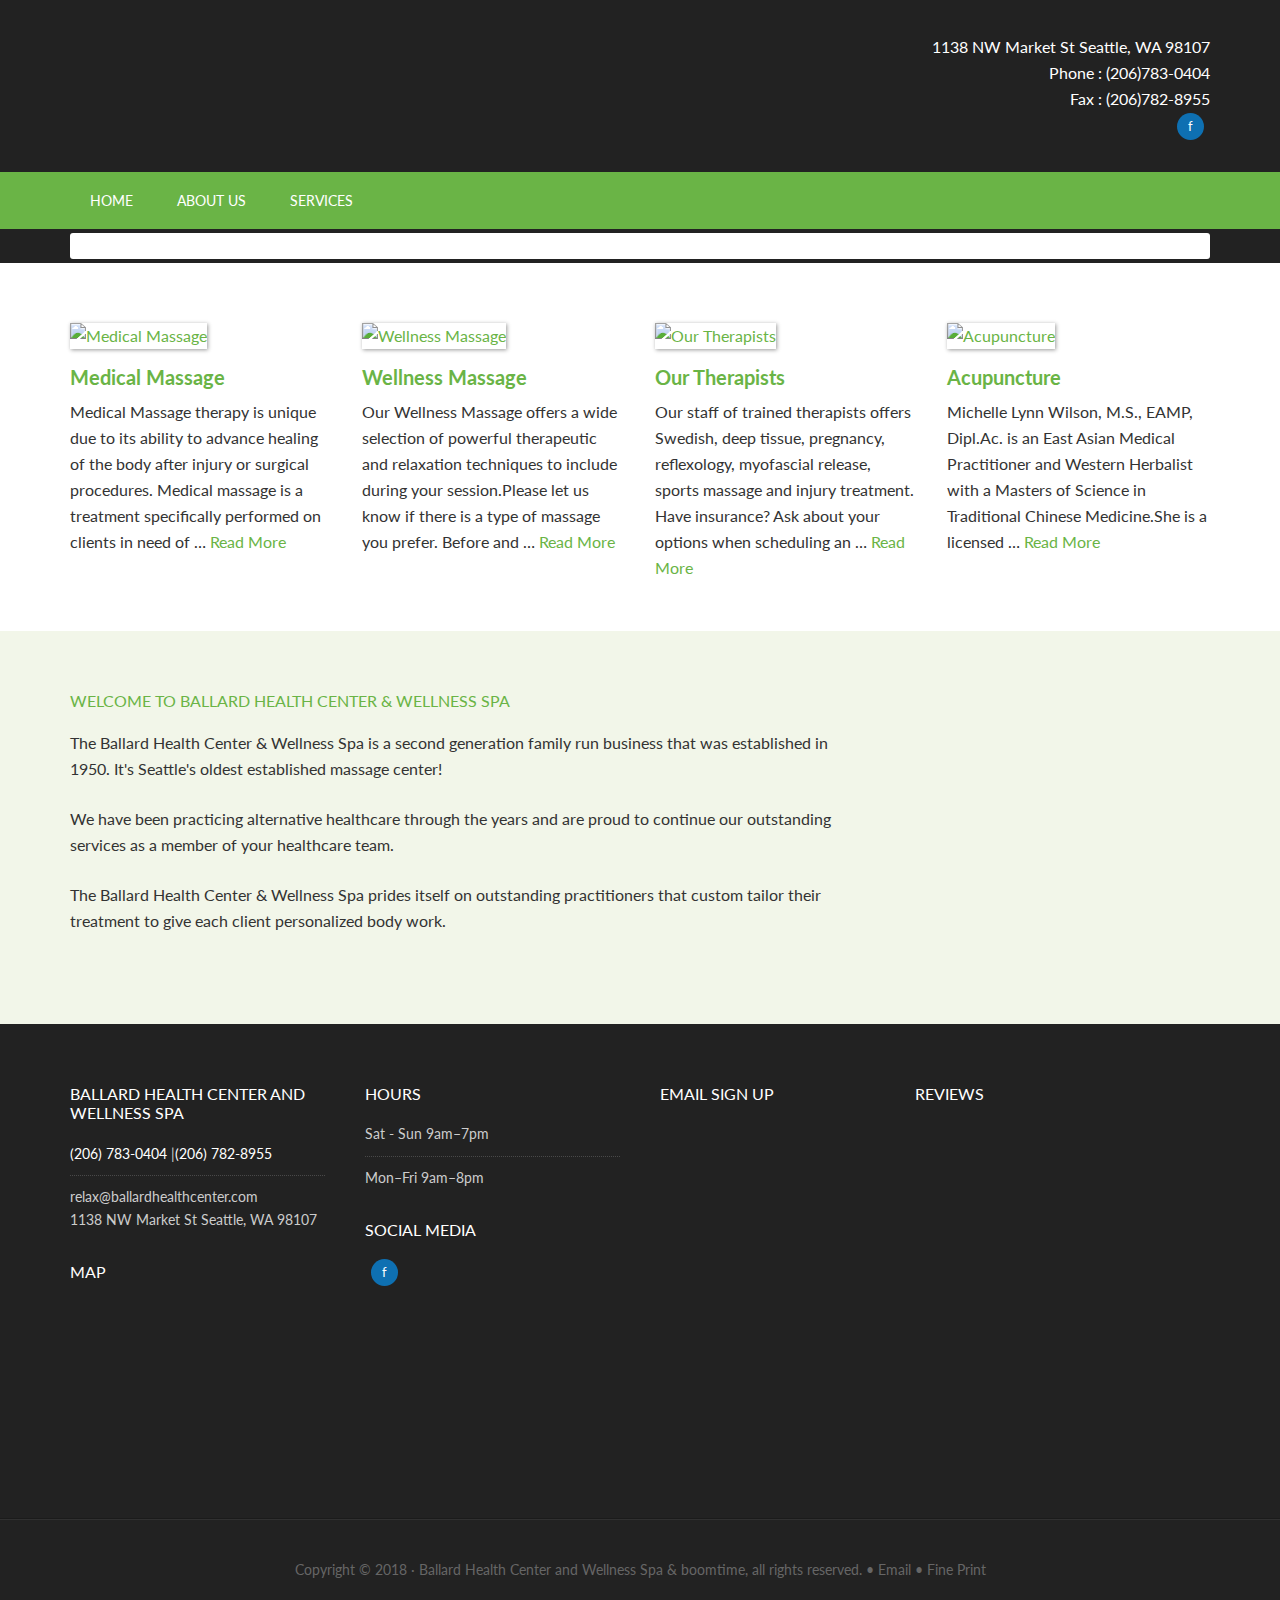
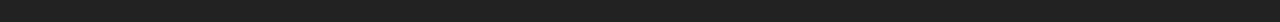
==== commit b5d08c16: "Upload Test Website" ====
--- a/index.html
+++ b/index.html
@@ -1,285 +1,289 @@
 <!DOCTYPE html>
-<html lang="en">
-	<head>
-		<meta charset="utf-8">
-   		<meta http-equiv="X-UA-Compatible" content="IE=edge">
-    	<meta name="viewport" content="width=device-width, initial-scale=1">
-    	<title>Nam T Nguyen - Resume</title>
-
-        <!-- CSS -->
-    		<!-- Bootstrap -->
-    		<link rel="stylesheet" type="text/css" href="bootstrap-3.3.6/css/bootstrap.css">
-            <!-- Css -->
-            <link rel="stylesheet" type="text/css" href="styles/css/cv-head.css">
-            <link rel="stylesheet" type="text/css" href="styles/css/cv-body.css">
-    	<!-- Javascript-->
-    		<script type="text/javascript" src="bootstrap-3.3.6/js/bootstrap.js"></script>
-	</head>
-	<body>
-		<div id="header">
-            <div class="head half left">
-                <div id="pic">
-                    <img src="styles/css/pictures/myface.jpg">
-                </div>
-
-                <div id="MName" >
-                    <p>NAM T NGUYEN</p>
-                </div>
-                <div id="PPosition">
-                    <p>SOFTWARE DEVELOPER</p>
-                </div>
-            </div>
-            <div class="head half right">
-                <ul class="Menu">
-                    <li class="icon">&#xe800;</li> <strong>425-772-9587</strong> </br>
-                    <li class="icon">&#xe801;</li> nam.aptech01@gmail.com </br>
-                    <li class="icon">&#xe802;</li> 625 109th pl se, EVERETT, WA-98208 </br>
-                    <li class="icon">&#xe803;</li> Dec 16, 1992 </br>
-                </ul>
-            </div>
-        </div>
-
-        <div id="body">
-            <div class="body left">
-                <div class="container-left">
-                    <!-- Education -->
-                    <div class="title-box">
-                        <ul>
-                            <li class="icon">&#xe804;</li> <strong>EDUCATION</strong> </br>
-                        </ul>
-                    </div>
-                    <div class="contain-information">
-                        <ul>
-                            <li>
-								<strong>Seattle Central College</strong>
-                            </li>
-                        </ul>
-                    </div>
-                    <br>
-                    <!-- Certification 
-                    <div class="title-box">
-                        <ul>
-                            <li class="icon">&#xe810;</li> <strong>CERTIFICATION</strong> </br>
-                        </ul>
-                    </div>
-                    <div class="contain-information">
-                        <ul>
-                            <li>
-                                Nothing yet
-                            </li>
-                        </ul>
-                    </div>
-					-->
-                    <br>
-                   <!-- Work Experience -->
-                    <div class="title-box">
-                        <ul>
-                            <li class="icon">&#xe81b;</li> <strong>WORKING EXPERIENCE</strong> </br>
-                        </ul>
-                    </div>
-
-                    <div class="contain-information-work">
-                        <p><strong>2016</strong></p>
-                        <ul>
-                            <li class="icon">&#xe80f;</li><strong style="font-size:18px">360 Camera</strong> </br>
-                            <li class="icon">&#xe806;</li>University of Washington</br>
-                            <li class="icon">&#xe81a;</li>washington.edu</br>
-                            <li class="icon">&#xe818;</li><strong>Project Descript</strong></br>
-                            &nbsp; <ul><li>
-                                In this project, My team try to built an electronic to recorde a 360 video under the sea by using a submarine. <br>
-                                My misson is that built a core-software for the electronic to recorder the video or take multiple picture in the sametime. Then, I write a software to split and join 4 picture from 4 camera.
-                            </li></ul>
-                            <li class="icon">&#xe809;</li>Raspberry Pi, Electronic(Camera, Electric converter, Cooler electronic, and more), Python, C#</br>
-                        </ul>
-                    </div>
-
-                    <br><br>
-                    <div class="contain-information-work">
-                    <p><strong>2015-2016</strong></p>
-                        <ul>
-                            <li class="icon">&#xe80f;</li><strong style="font-size:18px">Hyper Missile</strong> </br>
-                            <li class="icon">&#xe806;</li>Seattle Central College</br>
-                            <li class="icon">&#xe81a;</li>seattlecentral.edu</br>
-                            <li class="icon">&#xe818;</li><strong>Project Descript</strong></br>
-                            &nbsp; <ul><li>
-                                In this project, I have built my own rocket. <br>
-                                Until now, I have 2 rocket(lv1 and lv 2), and I got a level 1 certification from NAR(National Association of Rocketry).<br>
-                                In this project, I have built some electronic to tranfer the data(GPS, Speed, Altitude Tracking) from my rocket to my computer on the ground.
-                            </li></ul>
-                            <li class="icon">&#xe809;</li>Raspberry Pi, Electronic(GPS module, Xbee, Electric converter, and more), Python, Java-Core, trying with C and C++ </br>
-                        </ul>
-                    </div>
-                    <br><br>
-                    <div class="contain-information-work">
-                        <p><strong>2013 - 2015</strong></p>
-                        <ul>
-                            <li class="icon">&#xe80f;</li><strong style="font-size:18px">Co-Founder of a start-up company</strong> </br>
-                            <li class="icon">&#xe806;</li>Tomago </br>
-                            <li class="icon">&#xe81a;</li>tomago.vn</br>
-                            <li class="icon">&#xe818;</li><strong>Project Descript</strong></br>
-                            &nbsp; <ul><li>We had tried to make a social network which owner coffee shop can connect with each others by using challenge game app which including many mission and reward for each time the customer drink coffee. Moreover, we help people can easy to find the coffee shop which fit with their personality by using a algorithm artificial intelligence.</li></ul>
-                            <li class="icon">&#xe809;</li>Java-Spring Framework, Java Web Service, Maven, Android, Scala, Javascipt, HTML5, CSS, MySQL, Hibernate, Ajax, Tomcat, Git and some API</br>
-                        </ul>
-                    </div>
-
-                </div>
+<html lang="en-US">
+
+<!-- Mirrored from www.ballardhealthcenter.com/ by HTTrack Website Copier/3.x [XR&CO'2014], Sat, 28 Apr 2018 07:49:13 GMT -->
+<!-- Added by HTTrack --><meta http-equiv="content-type" content="text/html;charset=UTF-8" /><!-- /Added by HTTrack -->
+<head >
+<meta charset="UTF-8" />
+<meta name="viewport" content="width=device-width, initial-scale=1" />
+<title>Ballard Health Center | Seattle, WA Medical Massage, Wellness</title>
+
+		<style type="text/css">
+			.slide-excerpt { width: 35%; }
+			.slide-excerpt { bottom: 0; }
+			.slide-excerpt { Left: 0; }
+			.flexslider { max-width: 1140px; max-height: 460px; }
+			.slide-image { max-height: 460px; }
+		</style>
+		<style type="text/css">
+			@media only screen
+			and (min-device-width : 320px)
+			and (max-device-width : 480px) {
+				.slide-excerpt { display: none !important; }
+			}
+		</style> 
+<!-- All in One SEO Pack 2.4.5.1 by Michael Torbert of Semper Fi Web Design[140,168] -->
+<meta name="description"  content="Massage and wellness center serving Seattle for over 50 years. Massage, acupuncture, reflexology, private whirlpool, excellent therapists, great environment." />
+
+<meta name="keywords"  content="medical massage, wellness spa, acupuncture, reflexology, alternative health, Seattle" />
+<meta name="google-site-verification" content="RVMqpG_0xRcx1Ha7DMOOOSQOV1w6uxBfIy7o004xaf0" />
+
+<link rel="canonical" href="index.html" />
+			<script type="text/javascript" >
+				window.ga=window.ga||function(){(ga.q=ga.q||[]).push(arguments)};ga.l=+new Date;
+				ga('create', 'UA-75287138-9', 'auto');
+				// Plugins
+				
+				ga('send', 'pageview');
+			</script>
+			<script async src="../www.google-analytics.com/analytics.js"></script>
+			<!-- /all in one seo pack -->
+<link rel='dns-prefetch' href='http://s0.wp.com/' />
+<link rel='dns-prefetch' href='http://s.gravatar.com/' />
+<link rel='dns-prefetch' href='http://fonts.googleapis.com/' />
+<link rel='dns-prefetch' href='http://ballardhealth.boomtime.wpengine.com/' />
+<link rel='dns-prefetch' href='http://s.w.org/' />
+<link rel="alternate" type="application/rss+xml" title="Ballard Health Center &raquo; Feed" href="feed/index.html" />
+<link rel="alternate" type="application/rss+xml" title="Ballard Health Center &raquo; Comments Feed" href="comments/feed/index.html" />
+		<script type="text/javascript">
+			window._wpemojiSettings = {"baseUrl":"https:\/\/s.w.org\/images\/core\/emoji\/2.4\/72x72\/","ext":".png","svgUrl":"https:\/\/s.w.org\/images\/core\/emoji\/2.4\/svg\/","svgExt":".svg","source":{"concatemoji":"http:\/\/www.ballardhealthcenter.com\/wp-includes\/js\/wp-emoji-release.min.js?ver=4.9.5"}};
+			!function(a,b,c){function d(a,b){var c=String.fromCharCode;l.clearRect(0,0,k.width,k.height),l.fillText(c.apply(this,a),0,0);var d=k.toDataURL();l.clearRect(0,0,k.width,k.height),l.fillText(c.apply(this,b),0,0);var e=k.toDataURL();return d===e}function e(a){var b;if(!l||!l.fillText)return!1;switch(l.textBaseline="top",l.font="600 32px Arial",a){case"flag":return!(b=d([55356,56826,55356,56819],[55356,56826,8203,55356,56819]))&&(b=d([55356,57332,56128,56423,56128,56418,56128,56421,56128,56430,56128,56423,56128,56447],[55356,57332,8203,56128,56423,8203,56128,56418,8203,56128,56421,8203,56128,56430,8203,56128,56423,8203,56128,56447]),!b);case"emoji":return b=d([55357,56692,8205,9792,65039],[55357,56692,8203,9792,65039]),!b}return!1}function f(a){var c=b.createElement("script");c.src=a,c.defer=c.type="text/javascript",b.getElementsByTagName("head")[0].appendChild(c)}var g,h,i,j,k=b.createElement("canvas"),l=k.getContext&&k.getContext("2d");for(j=Array("flag","emoji"),c.supports={everything:!0,everythingExceptFlag:!0},i=0;i<j.length;i++)c.supports[j[i]]=e(j[i]),c.supports.everything=c.supports.everything&&c.supports[j[i]],"flag"!==j[i]&&(c.supports.everythingExceptFlag=c.supports.everythingExceptFlag&&c.supports[j[i]]);c.supports.everythingExceptFlag=c.supports.everythingExceptFlag&&!c.supports.flag,c.DOMReady=!1,c.readyCallback=function(){c.DOMReady=!0},c.supports.everything||(h=function(){c.readyCallback()},b.addEventListener?(b.addEventListener("DOMContentLoaded",h,!1),a.addEventListener("load",h,!1)):(a.attachEvent("onload",h),b.attachEvent("onreadystatechange",function(){"complete"===b.readyState&&c.readyCallback()})),g=c.source||{},g.concatemoji?f(g.concatemoji):g.wpemoji&&g.twemoji&&(f(g.twemoji),f(g.wpemoji)))}(window,document,window._wpemojiSettings);
+		</script>
+		<style type="text/css">
+img.wp-smiley,
+img.emoji {
+	display: inline !important;
+	border: none !important;
+	box-shadow: none !important;
+	height: 1em !important;
+	width: 1em !important;
+	margin: 0 .07em !important;
+	vertical-align: -0.1em !important;
+	background: none !important;
+	padding: 0 !important;
+}
+</style>
+<link rel='stylesheet' id='wp-color-picker-css'  href='wp-admin/css/color-picker.min55fe.css?ver=4.9.5' type='text/css' media='all' />
+<link rel='stylesheet' id='outreach-pro-theme-css'  href='wp-content/themes/outreach-pro/style41fe.css?ver=3.0.1' type='text/css' media='all' />
+<link rel='stylesheet' id='jquery-ui-css'  href='wp-content/plugins/accordions/assets/frontend/css/jquery-ui.min55fe.css?ver=4.9.5' type='text/css' media='all' />
+<link rel='stylesheet' id='accordions_style-css'  href='wp-content/plugins/accordions/assets/frontend/css/style55fe.css?ver=4.9.5' type='text/css' media='all' />
+<link rel='stylesheet' id='accordions_themes.style-css'  href='wp-content/plugins/accordions/assets/global/css/themes.style55fe.css?ver=4.9.5' type='text/css' media='all' />
+<link rel='stylesheet' id='accordions_themes.Tabs.style-css'  href='wp-content/plugins/accordions/assets/global/css/themesTabs.style55fe.css?ver=4.9.5' type='text/css' media='all' />
+<link rel='stylesheet' id='font-awesome-css'  href='wp-content/plugins/accordions/assets/global/css/font-awesome.min55fe.css?ver=4.9.5' type='text/css' media='all' />
+<link rel='stylesheet' id='google-fonts-css'  href='http://fonts.googleapis.com/css?family=Lato%3A400%2C700&amp;ver=3.0.1' type='text/css' media='all' />
+<link rel='stylesheet' id='simple-social-icons-font-css'  href='wp-content/plugins/simple-social-icons/css/style7406.css?ver=2.0.1' type='text/css' media='all' />
+<link rel='stylesheet' id='genesis-extender-minified-css'  href='../ballardhealth.boomtime.wpengine.com/wp-content/uploads/sites/136/genesis-extender/plugin/genesis-extender-minified3d61.css?ver=1493541000' type='text/css' media='all' />
+<link rel='stylesheet' id='jetpack_css-css'  href='wp-content/plugins/jetpack/css/jetpack271b.css?ver=5.9' type='text/css' media='all' />
+<link rel='stylesheet' id='genesis-tabs-stylesheet-css'  href='wp-content/plugins/genesis-tabs/style55fe.css?ver=4.9.5' type='text/css' media='all' />
+<link rel='stylesheet' id='slider_styles-css'  href='wp-content/plugins/genesis-responsive-slider/style3271.css?ver=0.9.5' type='text/css' media='all' />
+<script type='text/javascript' src='wp-includes/js/jquery/jqueryb8ff.js?ver=1.12.4'></script>
+<script type='text/javascript' src='wp-includes/js/jquery/jquery-migrate.min330a.js?ver=1.4.1'></script>
+<!--[if lt IE 9]>
+<script type='text/javascript' src='http://www.ballardhealthcenter.com/wp-content/themes/genesis/lib/js/html5shiv.min.js?ver=3.7.3'></script>
+<![endif]-->
+<script type='text/javascript' src='wp-content/themes/outreach-pro/js/responsive-menu8a54.js?ver=1.0.0'></script>
+<script type='text/javascript' src='wp-content/plugins/simple-social-icons/svgxusedaae.js?ver=1.1.21'></script>
+<link rel='https://api.w.org/' href='wp-json/index.html' />
+<link rel="EditURI" type="application/rsd+xml" title="RSD" href="xmlrpc0db0.php?rsd" />
+<link rel="wlwmanifest" type="application/wlwmanifest+xml" href="wp-includes/wlwmanifest.xml" /> 
+<link rel='shortlink' href='https://wp.me/8AL46' />
+<style type="text/css"> .enews .screenread {
+	height: 1px;
+    left: -1000em;
+    overflow: hidden;
+    position: absolute;
+    top: -1000em;
+    width: 1px; } </style>
+<link rel='dns-prefetch' href='http://v0.wordpress.com/'/>
+<style type='text/css'>img#wpstats{display:none}</style><link rel="icon" href="http://ballardhealth.boomtime.wpengine.com/wp-content/plugins/genesis-favicon-uploader/favicons/favicon-136.ico" />
+<link rel="pingback" href="xmlrpc.php" />
+<style type="text/css">.site-title a { background: url(../ballardhealth.boomtime.wpengine.com/wp-content/uploads/sites/136/2015/10/website_logo-1.png) no-repeat !important; }</style>
+<style type="text/css" media="screen"> .simple-social-icons ul li a, .simple-social-icons ul li a:hover, .simple-social-icons ul li a:focus { background-color: #0e70b2 !important; border-radius: 15px; color: #ffffff !important; border: 0px #ffffff solid !important; font-size: 13px; padding: 7px; }  .simple-social-icons ul li a:hover, .simple-social-icons ul li a:focus { background-color: #0e70b2 !important; border-color: #ffffff !important; color: #ffffff !important; }  .simple-social-icons ul li a:focus { outline: 1px dotted #0e70b2 !important; }</style><style type="text/css" id="custom-background-css">
+body.custom-background { background-image: url("../ballardhealth.boomtime.wpengine.com/wp-content/uploads/sites/136/2015/10/blue-spotlight-background.jpg"); background-position: center top; background-size: auto; background-repeat: no-repeat; background-attachment: fixed; }
+</style>
+
+<!-- Jetpack Open Graph Tags -->
+<meta property="og:type" content="website" />
+<meta property="og:title" content="Ballard Health Center" />
+<meta property="og:description" content="Medical Massage, Wellness Spa, Seattle" />
+<meta property="og:url" content="http://www.ballardhealthcenter.com/" />
+<meta property="og:site_name" content="Ballard Health Center" />
+<meta property="og:image" content="https://s0.wp.com/i/blank.jpg" />
+<meta property="og:locale" content="en_US" />
+			<link rel="stylesheet" type="text/css" id="wp-custom-css" href="index357d.html?custom-css=956b7e4a8c" />
+		<style id="tt-easy-google-font-styles" type="text/css">p { }
+h1 { }
+h2 { }
+h3 { }
+h4 { }
+h5 { }
+h6 { }
+</style></head>
+<body class="home blog custom-background custom-header header-image full-width-content outreach-pro-home windows chrome override" itemscope itemtype="https://schema.org/WebPage"><div class="site-container">        <style>
+         .menu {
+                float: right;
+            }
+        </style>
+        
+        
+            <style>
+
+            .featured-section .site-header 
+            {
+                 background-color: transparent;
+            }
+
+            .site-header 
+            {
+                 background-color: transparent;
+            }
+
+            /*.site-header.dark
+            {
+                background-color: transparent;   
+            }*/
+
+            </style>
+
+            
+            <style>
+
+            .site-footer 
+            {
+                 background-color: 4;
+            }
                 
-            </div>
-            <div class="body right">
-                <div class="container-right">
-                    <!-- About me-->
-                    <div class="title-box">
-                        <ul>
-                            <li class="icon">&#xe805;</li> <strong>ABOUT ME</strong> </br>
-                        </ul>
-                    </div>
-                    <div class="contain-information">
-                        <ul>
-                            <li>
-                                I'm an Information Technology Fresher with 2 years working experience. However, because I have studied coding when I was a teenager, I have a lot of experience on many kinds of programming languages..
-                                <br>
-                                In the past, I was working for a startup company. Therefore, I have some experience to dealing and solve problems on team working or technical. I also know how to work on Scrum team working models.
-                                <br>
-                                On my own strengths, I am confident that I can work under great pressure, besides I can learn a new language in a short time because I have a good coding platform.
-                            </li>
-                        </ul>
-                    </div>
-					<!-- OBJECTIVES-->
-                    <div class="title-box">
-                        <ul>
-                            <li class="icon">&#xe805;</li> <strong>OBJECTIVES</strong> </br>
-                        </ul>
-                    </div>
-                    <div class="contain-information">
-                        <ul>
-                            <li>
-                                To work in an organization where culture of freedom and working for initiatives is ensured, facilitating my contribution through thoughts and action to the company’s vision and thus achieve self development by playing a significant role in building the organization.
-                            </li>
-                        </ul>
-                    </div>
-                    <!-- Skill-->
-                    <div class="title-box">
-                        <ul>
-                            <li class="icon">&#xe80e;</li> <strong>SKILLS</strong> </br>
-                        </ul>
-                    </div>
-                    <div class="contain-information">
-                    <strong>The maximum is 5 star</strong> <br><br>
-                        <table style="margin-left: 10%">
-                            <tr>
-                                <td>Java Core</td>
-                                <td class="icon-rank" style="margin-left:15px;"> &#xe81c;&#xe81c;&#xe81c;&#xe81c;</td>
-                            </tr>
-
-                            <tr>
-                                <td>Spring Framework</td>
-                                <td class="icon-rank" style="margin-left:15px;"> &#xe81c;&#xe81c;&#xe81c;&#xe81c;</td>
-                            </tr>
-
-                            <tr>
-                                <td>Hibernate</td>
-                                <td class="icon-rank" style="margin-left:15px;"> &#xe81c;&#xe81c;&#xe81c;</td>
-                            </tr>
-
-                            <tr>
-                                <td>SQL Query</td>
-                                <td class="icon-rank" style="margin-left:15px;"> &#xe81c;&#xe81c;&#xe81c;</td>
-                            </tr>
-
-                            <tr>
-                                <td>Web Service</td>
-                                <td class="icon-rank" style="margin-left:15px;"> &#xe81c;&#xe81c;&#xe81c;</td>
-                            </tr>
-
-                            
-
-                            <tr>
-                                <td>SQL Server + MySQL</td>
-                                <td class="icon-rank" style="margin-left:15px;"> &#xe81c;&#xe81c;&#xe81c;&#xe81c;</td>
-                            </tr>
-
-                            <tr>
-                                <td>Tomcat</td>
-                                <td class="icon-rank" style="margin-left:15px;"> &#xe81c;&#xe81c;&#xe81c;&#xe81c;</td>
-                            </tr>
-
-                            <tr>
-                                <td>Maven</td>
-                                <td class="icon-rank" style="margin-left:15px;"> &#xe81c;&#xe81c;&#xe81c;&#xe81c;</td>
-                            </tr>
-
-                            <tr>
-                                <td>Python</td>
-                                <td class="icon-rank" style="margin-left:15px;"> &#xe81c;&#xe81c;&#xe81c;</td>
-                            </tr>
-
-                            <tr>
-                                <td>Git</td>
-                                <td class="icon-rank" style="margin-left:15px;"> &#xe81c;&#xe81c;&#xe81c;&#xe81c;</td>
-                            </tr>
-
-                            <tr>
-                                <td>HTML</td>
-                                <td class="icon-rank" style="margin-left:15px;"> &#xe81c;&#xe81c;&#xe81c;&#xe81c;</td>
-                            </tr>
-
-                            <tr>
-                                <td>CSS</td>
-                                <td class="icon-rank" style="margin-left:15px;"> &#xe81c;&#xe81c;&#xe81c;&#xe81c;</td>
-                            </tr>
-
-                            <tr>
-                                <td>JAVASCRIPT</td>
-                                <td class="icon-rank" style="margin-left:15px;"> &#xe81c;&#xe81c;&#xe81c;&#xe81c;</td>
-                            </tr>
-
-                            <tr>
-                                <td>AutoIt</td>
-                                <td class="icon-rank" style="margin-left:15px;"> &#xe81c;&#xe81c;</td>
-                            </tr>
-
-                            <tr>
-                                <td>C#</td>
-                                <td class="icon-rank" style="margin-left:15px;"> &#xe81c;&#xe81c;&#xe81c;</td>
-                            </tr>
-
-                            <tr>
-                                <td>C & C++</td>
-                                <td class="icon-rank" style="margin-left:15px;"> &#xe81c;&#xe81c;&#xe81c;</td>
-                            </tr>
-
-                            <tr>
-                                <td>EJB</td>
-                                <td class="icon-rank" style="margin-left:15px;"> &#xe81c;</td>
-                            </tr>
-
-                            <tr>
-                                <td>RMI</td>
-                                <td class="icon-rank" style="margin-left:15px;"> &#xe81c;</td>
-                            </tr>
-
-                            <tr>
-                                <td>PHP</td>
-                                <td class="icon-rank" style="margin-left:15px;"> &#xe81c;</td>
-                            </tr>
-                        </table>
-
-                        
-                    </div>
-                    <br><br>
-                     <!-- Goal-->
-                    <div class="title-box">
-                        <ul>
-                            <li class="icon">&#xe805;</li> <strong>Goal</strong> </br>
-                        </ul>
-                    </div>
-                    <div class="contain-information">
-                        <ul><li>Build my own submarine robot</li></ul>
-                    </div>
-
-                </div>
-                
-            </div>
-        </div>
-	</body>
-</html>+            .footer-widgets-1, .footer-widgets-2, .footer-widgets-3, .footer-widgets-4 
+            {
+
+                float: left;;
+            }
+
+            .footer-widgets-1, .footer-widgets-2 
+            {
+                margin-right: 40px;
+            }
+
+            .footer-widgets-1, .footer-widgets-2, .footer-widgets-3, .footer-widgets-4 
+            {
+                width: 255px;
+            }
+
+            </style>
+
+            <header class="site-header" itemscope itemtype="https://schema.org/WPHeader"><div class="wrap"><div class="title-area"><h1 class="site-title" itemprop="headline"><a href="index.html">Ballard Health Center</a></h1><p class="site-description" itemprop="description">Medical Massage, Wellness Spa, Seattle</p></div><div class="widget-area header-widget-area"><section id="text-2" class="widget widget_text"><div class="widget-wrap">			<div class="textwidget"><p>1138 NW Market St Seattle, WA 98107<br />
+Phone : <a class="header-span" href="tel:(206)783-0404">(206)783-0404</a><br />
+Fax :  <a class="header-span" href="tel:(206)782-8955">(206)782-8955</a></p>
+</div>
+		</div></section>
+<section id="simple-social-icons-5" class="widget simple-social-icons"><div class="widget-wrap"><ul class="alignright">
+			<li class="ssi-facebook">
+				<a href="https://www.facebook.com/Ballard-Health-Center-and-Wellness-Spa-204020342973144/timeline/" >
+					f
+				</a>
+			</li>
+</ul></div></section>
+</div></div></header><nav class="nav-primary" aria-label="Main" itemscope itemtype="https://schema.org/SiteNavigationElement"><div class="wrap"><ul id="menu-header-menu" class="menu genesis-nav-menu menu-primary"><li id="menu-item-23" class="menu-item menu-item-type-custom menu-item-object-custom menu-item-23"><a href="" itemprop="url"><span itemprop="name">Home</span></a></li>
+<li id="menu-item-24" class="menu-item menu-item-type-post_type menu-item-object-page menu-item-has-children menu-item-24"><a href="about-us/index.html" itemprop="url"><span itemprop="name">About Us</span></a>
+
+</li>
+<li id="menu-item-27" class="menu-item menu-item-type-post_type menu-item-object-page menu-item-has-children menu-item-27"><a href="services/index.html" itemprop="url"><span itemprop="name">Services</span></a></li>
+
+</ul></div></nav><div class="site-inner"><div class="wrap"><div class="content-sidebar-wrap"><main class="content" role="main" itemprop="mainContentOfPage" itemscope="itemscope" itemtype="http://schema.org/Blog">
+
+<div class="home-top widget-area"><img src="../ballardhealth.boomtime.wpengine.com/wp-content/uploads/sites/136/2015/10/big-massage.jpg" data-thumb="http://ballardhealth.boomtime.wpengine.com/wp-content/uploads/sites/136/2015/10/big-massage-150x150.jpg" alt="">
+</div>
+
+</main></div></div></div><div class="home-bottom widget-area"><div class="wrap"><section id="featured-page-6" class="widget featured-content featuredpage"><div class="widget-wrap"><article class="post-34 page type-page status-publish has-post-thumbnail entry" itemscope="itemscope" itemtype="http://schema.org/CreativeWork"><a href="medical-and-wellness-massage/index.html" class="alignnone" aria-hidden="true"><img width="285" height="160" src="../ballardhealth.boomtime.wpengine.com/wp-content/uploads/sites/136/2015/10/med-massage-285-285x160.jpg" class="entry-image attachment-page" alt="Medical Massage" itemprop="image" /></a><header class="entry-header"><h2 class="entry-title" itemprop="headline"><a href="medical-and-wellness-massage/index.html">Medical Massage</a></h2></header><div class="entry-content" itemprop="text"><p>Medical Massage therapy is unique due to its ability to advance healing of the body after injury or surgical procedures. Medical massage is a treatment specifically performed on clients in need of &#x02026; <a href="medical-and-wellness-massage/index.html" class="more-link">Read More</a></p></div></article></div></section>
+<section id="featured-page-5" class="widget featured-content featuredpage"><div class="widget-wrap"><article class="post-158 page type-page status-publish has-post-thumbnail entry" itemscope="itemscope" itemtype="http://schema.org/CreativeWork"><a href="wellness-massage/index.html" class="alignnone" aria-hidden="true"><img width="285" height="160" src="../ballardhealth.boomtime.wpengine.com/wp-content/uploads/sites/136/2015/11/wellness-massage-285-285x160.jpg" class="entry-image attachment-page" alt="Wellness Massage" itemprop="image" /></a><header class="entry-header"><h2 class="entry-title" itemprop="headline"><a href="wellness-massage/index.html">Wellness Massage</a></h2></header><div class="entry-content" itemprop="text"><p>Our Wellness Massage offers a wide selection of powerful therapeutic and relaxation techniques to include during your session.Please let us know if there is a type of massage you prefer. Before and &#x02026; <a href="wellness-massage/index.html" class="more-link">Read More</a></p></div></article></div></section>
+<section id="featured-page-4" class="widget featured-content featuredpage"><div class="widget-wrap"><article class="post-6 page type-page status-publish has-post-thumbnail entry" itemscope="itemscope" itemtype="http://schema.org/CreativeWork"><a href="our-therapists/index.html" class="alignnone" aria-hidden="true"><img width="285" height="160" src="../ballardhealth.boomtime.wpengine.com/wp-content/uploads/sites/136/2015/10/therapist-285-285x160.jpg" class="entry-image attachment-page" alt="Our Therapists" itemprop="image" /></a><header class="entry-header"><h2 class="entry-title" itemprop="headline"><a href="our-therapists/index.html">Our Therapists</a></h2></header><div class="entry-content" itemprop="text"><p>Our staff of trained therapists offers Swedish, deep tissue, pregnancy, reflexology, myofascial release, sports massage and injury treatment. Have insurance? Ask about your options when scheduling an &#x02026; <a href="our-therapists/index.html" class="more-link">Read More</a></p></div></article></div></section>
+<section id="featured-page-3" class="widget featured-content featuredpage"><div class="widget-wrap"><article class="post-160 page type-page status-publish has-post-thumbnail entry" itemscope="itemscope" itemtype="http://schema.org/CreativeWork"><a href="other-services/index.html" class="alignnone" aria-hidden="true"><img width="285" height="160" src="../ballardhealth.boomtime.wpengine.com/wp-content/uploads/sites/136/2015/11/yoga-studio-285-285x160.jpg" class="entry-image attachment-page" alt="Acupuncture" itemprop="image" /></a><header class="entry-header"><h2 class="entry-title" itemprop="headline"><a href="other-services/index.html">Acupuncture</a></h2></header><div class="entry-content" itemprop="text"><p>Michelle Lynn Wilson, M.S., EAMP, Dipl.Ac. is an East Asian Medical Practitioner and Western Herbalist with a Masters of Science in Traditional Chinese Medicine.She is a licensed &#x02026; <a href="other-services/index.html" class="more-link">Read More</a></p></div></article></div></section>
+</div></div><div class="sub-footer"><div class="wrap"><div class="sub-footer-left"><section id="text-4" class="widget widget_text"><div class="widget-wrap"><h4 class="widget-title widgettitle">Welcome to Ballard Health Center &#038; Wellness Spa</h4>
+			<div class="textwidget"><p>The Ballard Health Center & Wellness Spa is a second generation family run business that was established in 1950. It's Seattle's oldest established massage center! </p>
+<p>We have been practicing alternative healthcare through the years and are proud to continue our outstanding services as a member of your healthcare team. </p>
+<p>The Ballard Health Center & Wellness Spa prides itself on outstanding practitioners that custom tailor their treatment to give each client personalized body work.</p>
+</div>
+		</div></section>
+</div>
+
+
+		</div></section>
+<section id="text-7" class="widget widget_text"><div class="widget-wrap">			<div class="textwidget"></div>
+		</div></section>
+</div></div><!-- end .wrap --></div><!-- end .sub-footer --><div class="footer-widgets"><div class="wrap"><div class="widget-area footer-widgets-1 footer-widget-area"><section id="text-9" class="widget widget_text"><div class="widget-wrap"><h4 class="widget-title widgettitle">Ballard Health Center and Wellness Spa</h4>
+			<div class="textwidget"><ul>
+<li><a href="tel:(206) 783-0404"  style="color:#fff">(206) 783-0404</a> |<a href="tel:(206) 782-8955" style="color:#fff">(206) 782-8955</a> </li>
+<li>relax@ballardhealthcenter.com</li>
+1138 NW Market St
+Seattle, WA 98107
+</ul></div>
+		</div></section>
+<section id="text-10" class="widget widget_text"><div class="widget-wrap"><h4 class="widget-title widgettitle">Map</h4>
+			<div class="textwidget"><iframe src="https://www.google.com/maps/embed?pb=!1m18!1m12!1m3!1d2686.7971990220153!2d-122.372416!3d47.668935999999995!2m3!1f0!2f0!3f0!3m2!1i1024!2i768!4f13.1!3m3!1m2!1s0x549015ca2688004f%3A0x953854a7e559be17!2s1138+NW+Market+St%2C+Seattle%2C+WA+98107%2C+USA!5e0!3m2!1sen!2s!4v1444184508638" frameborder="0" style="border:0" allowfullscreen></iframe></div>
+		</div></section>
+</div><div class="widget-area footer-widgets-2 footer-widget-area"><section id="text-12" class="widget widget_text"><div class="widget-wrap"><h4 class="widget-title widgettitle">Hours</h4>
+			<div class="textwidget"><ul>
+<li>Sat - Sun	9am–7pm</li>
+<li>Mon–Fri	9am–8pm</li>
+</ul></div>
+		</div></section>
+<section id="simple-social-icons-3" class="widget simple-social-icons">
+	<div class="widget-wrap"><h4 class="widget-title widgettitle">Social Media</h4>
+		<ul class="alignleft">
+			<li class="ssi-facebook">
+				<a href="https://www.facebook.com/Ballard-Health-Center-and-Wellness-Spa-204020342973144/timeline/" >
+					f
+				</a>
+			</li>
+		</ul>
+	</div>
+</section>
+
+
+</div><div class="widget-area footer-widgets-3 footer-widget-area"><section id="text-13" class="widget widget_text"><div class="widget-wrap"><h4 class="widget-title widgettitle">Email Sign Up</h4>
+			
+		</div></section>
+</div><div class="widget-area footer-widgets-4 footer-widget-area"><section id="text-14" class="widget widget_text"><div class="widget-wrap"><h4 class="widget-title widgettitle">Reviews</h4>
+			<div class="textwidget"><div id='boomtime_review_wrapper'><div id='boomtime_review'></div>
+<script type='text/javascript' src='../spaboom.boomtime.com/review5ebd.html?org_id=ballardhealth'></script>
+<noscript>
+<p>Ballard Health Center <a href="http://ballardhealth.boomtime.com/lreview">Reviews</a></p>
+<p>Online marketing by <a href="http://www.spaboom.com/">SpaBoom</a></p></noscript></div>		</div>
+		</div></section>
+</div></div></div><footer class="site-footer" itemscope itemtype="https://schema.org/WPFooter"><div class="wrap"><p>Copyright &#x000A9;&nbsp;2018 ·  Ballard Health Center and Wellness Spa & <a href="www.boomtime.html">boomtime</a>, all rights reserved. • <a href="mailto:relax@ballardhealthcenter.com">Email </a>• <a href="tos.html">Fine Print</a></p></div></footer></div><script type='text/javascript'>function ctSetCookie(c_name, value, def_value){document.cookie = c_name + '=' + escape(value) + '; path=/';}ctSetCookie('ct_checkjs', '365401149', '0');</script>	<div style="display:none">
+	</div>
+<script type='text/javascript'>jQuery(document).ready(function($) {$(".flexslider").flexslider({controlsContainer: "#genesis-responsive-slider",animation: "slide",directionNav: 1,controlNav: 1,animationDuration: 800,slideshowSpeed: 4000    });  });</script><link rel='stylesheet' id='dev7-ns-nivoslider-css'  href='../ballardhealth.boomtime.wpengine.com/wp-content/plugins/nivo-slider/assets/css/nivo-slider747d.css?ver=2.4.5' type='text/css' media='all' />
+<link rel='stylesheet' id='nivoslider-theme-light-css'  href='../ballardhealth.boomtime.wpengine.com/wp-content/plugins/nivo-slider/assets/themes/light/light747d.css?ver=2.4.5' type='text/css' media='all' />
+<script type='text/javascript' src='wp-includes/js/jquery/ui/core.mine899.js?ver=1.11.4'></script>
+<script type='text/javascript' src='wp-includes/js/jquery/ui/widget.mine899.js?ver=1.11.4'></script>
+<script type='text/javascript' src='wp-includes/js/jquery/ui/accordion.mine899.js?ver=1.11.4'></script>
+<script type='text/javascript' src='wp-includes/js/jquery/ui/tabs.mine899.js?ver=1.11.4'></script>
+<script type='text/javascript'>
+/* <![CDATA[ */
+var ctNocache = {"ajaxurl":"http:\/\/www.ballardhealthcenter.com\/wp-admin\/admin-ajax.php","info_flag":"","set_cookies_flag":"1","blog_home":"http:\/\/www.ballardhealthcenter.com\/"};
+/* ]]> */
+</script>
+<script type='text/javascript' src='wp-content/plugins/cleantalk-spam-protect/inc/cleantalk_nocached558.js?ver=5.80'></script>
+<script type='text/javascript' src='wp-content/plugins/cleantalk-spam-protect/inc/cleantalk_externald558.js?ver=5.80'></script>
+<script type='text/javascript' src='wp-content/plugins/cleantalk-spam-protect/inc/cleantalk_internald558.js?ver=5.80'></script>
+<script type='text/javascript' src='../s0.wp.com/wp-content/js/devicepx-jetpack8651.js?ver=201817'></script>
+<script type='text/javascript' src='../s.gravatar.com/js/gprofiles47da.js?ver=2018Apraa'></script>
+<script type='text/javascript'>
+/* <![CDATA[ */
+var WPGroHo = {"my_hash":""};
+/* ]]> */
+</script>
+<script type='text/javascript' src='wp-content/plugins/jetpack/modules/wpgroho55fe.js?ver=4.9.5'></script>
+<script type='text/javascript' src='wp-content/plugins/genesis-responsive-slider/js/jquery.flexslider3271.js?ver=0.9.5'></script>
+<script type='text/javascript' src='wp-includes/js/wp-embed.min55fe.js?ver=4.9.5'></script>
+<script type='text/javascript' src='../ballardhealth.boomtime.wpengine.com/wp-content/plugins/nivo-slider/assets/js/jquery.nivo.slider.pack747d.js?ver=2.4.5'></script>
+<script type="text/javascript">jQuery(document).ready(function($) { $(".ui-tabs").tabs(); });</script>
+<script type='text/javascript' src='../stats.wp.com/e-201817.js' async='async' defer='defer'></script>
+<script type='text/javascript'>
+	_stq = window._stq || [];
+	_stq.push([ 'view', {v:'ext',j:'1:5.9',blog:'126971418',post:'0',tz:'0',srv:'www.ballardhealthcenter.com'} ]);
+	_stq.push([ 'clickTrackerInit', '126971418', '0' ]);
+</script>
+</body>
+<!-- Mirrored from www.ballardhealthcenter.com/ by HTTrack Website Copier/3.x [XR&CO'2014], Sat, 28 Apr 2018 07:50:05 GMT -->
+</html>
--- a/wp-content/themes/outreach-pro/style41fe.css
+++ b/wp-content/themes/outreach-pro/style41fe.css
@@ -0,0 +1,2242 @@
+/*
+	Theme Name: Outreach Pro
+	Theme URI: http://my.studiopress.com/themes/outreach/
+	Description: A mobile responsive and HTML5 theme built for the Genesis Framework.
+	Author: StudioPress
+	Author URI: http://www.studiopress.com/
+	Version: 3.0.1
+	
+	Tags: black, green, white, one-column, two-columns, three-columns, left-sidebar, right-sidebar, responsive-layout, custom-menu, full-width-template, rtl-language-support, sticky-post, theme-options, threaded-comments, translation-ready, premise-landing-page
+	
+	Template: genesis
+	Template Version: 2.0.0
+	
+	License: GPL-2.0+
+	License URI: http://www.gnu.org/licenses/gpl-2.0.html
+*/
+
+/* Table of Contents
+	
+	- Imports
+	- HTML5 Reset
+		- Baseline Normalize
+		- Box Sizing
+		- Float Clearing
+	- Defaults
+		- Typographical Elements
+		- Headings
+		- Objects
+		- Forms
+		- Tables
+	- Structure and Layout
+		- Site Containers
+		- Column Widths and Positions
+		- Column Classes
+	- Common Classes
+		- Avatar
+		- Genesis
+		- Search Form
+		- Titles
+		- WordPress
+	- Widgets
+		- Featured Content
+	- Plugins
+		- Genesis eNews Extended
+		- Genesis Responsive Slider
+		- Gravity Forms
+		- Jetpack
+	- Site Header
+		- Title Area
+		- Widget Area
+	- Site Navigation
+		- Header Navigation
+		- Primary Navigation
+		- Secondary Navigation
+		- Responsive Menu
+	- Content Area
+		- Home Page
+		- Entries
+		- Entry Meta
+		- After Entry
+		- Pagination
+	- Comments
+	- Sidebars
+	- Sub Foooter
+	- Footer Widgets
+	- Site Footer
+	- Theme Colors
+		- Outreach Pro Blue
+		- Outreach Pro Orange
+		- Outreach Pro Purple
+		- Outreach Pro Red
+	- Media Queries
+	- Retina Display
+		- Retina
+		- Max-width: 1139px
+		- Max-width: 1023px
+		- Max-width: 767px
+
+*/
+
+/*
+Imports
+---------------------------------------------------------------------------------------------------- */
+
+@font-face {
+	font-family: 'Icon';
+	src:url('fonts/Icon.eot');
+	src:url('fonts/Icond41d.eot?#iefix') format('embedded-opentype'),
+		url('fonts/Icon.woff') format('woff'),
+		url('fonts/Icon.ttf') format('truetype'),
+		url('fonts/Icon.svg#Icon') format('svg');
+	font-weight: normal;
+	font-style: normal;
+}
+
+/*
+HTML5 Reset
+---------------------------------------------------------------------------------------------------- */
+
+/* Baseline Normalize
+	normalize.css v2.1.3 | MIT License | git.io/normalize
+--------------------------------------------- */
+
+article,aside,details,figcaption,figure,footer,header,hgroup,main,nav,section,summary{display:block}audio,canvas,video{display:inline-block}audio:not([controls]){display:none;height:0}[hidden],template{display:none}html{font-family:sans-serif;-ms-text-size-adjust:100%;-webkit-text-size-adjust:100%}body{margin:0}a{background:transparent}a:focus{outline:thin dotted}a:active,a:hover{outline:0}h1{font-size:2em;margin:.67em 0}abbr[title]{border-bottom:1px dotted}b,strong{font-weight:700}dfn{font-style:italic}hr{-moz-box-sizing:content-box;box-sizing:content-box;height:0}mark{background:#ff0;color:#000}code,kbd,pre,samp{font-family:monospace,serif;font-size:1em}pre{white-space:pre-wrap}q{quotes:"\201C" "\201D" "\2018" "\2019"}small{font-size:80%}sub,sup{font-size:75%;line-height:0;position:relative;vertical-align:baseline}sup{top:-.5em}sub{bottom:-.25em}img{border:0}svg:not(:root){overflow:hidden}figure{margin:0}fieldset{border:1px solid silver;margin:0 2px;padding:.35em .625em .75em}legend{border:0;padding:0}button,input,select,textarea{font-family:inherit;font-size:100%;margin:0}button,input{line-height:normal}button,select{text-transform:none}button,html input[type=button],input[type=reset],input[type=submit]{-webkit-appearance:button;cursor:pointer}button[disabled],html input[disabled]{cursor:default}input[type=checkbox],input[type=radio]{box-sizing:border-box;padding:0}input[type=search]{-webkit-appearance:textfield;-moz-box-sizing:content-box;-webkit-box-sizing:content-box;box-sizing:content-box}input[type=search]::-webkit-search-cancel-button,input[type=search]::-webkit-search-decoration{-webkit-appearance:none}button::-moz-focus-inner,input::-moz-focus-inner{border:0;padding:0}textarea{overflow:auto;vertical-align:top}table{border-collapse:collapse;border-spacing:0}
+
+/* Box Sizing
+--------------------------------------------- */
+
+*,
+input[type="search"] {
+	-webkit-box-sizing: border-box;
+	-moz-box-sizing:    border-box;
+	box-sizing:         border-box;
+}
+
+/* Float Clearing
+--------------------------------------------- */
+
+.author-box:before,
+.clearfix:before,
+.entry-content:before,
+.entry:before,
+.footer-widgets:before,
+.home-top .widget:before,
+.nav-primary:before,
+.nav-secondary:before,
+.pagination:before,
+.site-container:before,
+.site-footer:before,
+.site-header:before,
+.site-inner:before,
+.wrap:before {
+	content: " ";
+	display: table;
+}
+
+.author-box:after,
+.clearfix:after,
+.entry-content:after,
+.entry:after,
+.footer-widgets:after,
+.home-top .widget:after,
+.nav-primary:after,
+.nav-secondary:after,
+.pagination:after,
+.site-container:after,
+.site-footer:after,
+.site-header:after,
+.site-inner:after,
+.wrap:after {
+	clear: both;
+	content: " ";
+	display: table;
+}
+
+
+/*
+Defaults
+---------------------------------------------------------------------------------------------------- */
+
+/* Typographical Elements
+--------------------------------------------- */
+
+body {
+	background-color: #222;
+	color: #333;
+	font-family: 'Lato', sans-serif;
+	font-size: 16px;
+	font-weight: 400;
+	line-height: 1.625;
+}
+
+a,
+button,
+input:focus,
+input[type="button"],
+input[type="reset"],
+input[type="submit"],
+textarea:focus,
+.button {
+	-webkit-transition: all 0.1s ease-in-out;
+	-moz-transition:    all 0.1s ease-in-out;
+	-ms-transition:     all 0.1s ease-in-out;
+	-o-transition:      all 0.1s ease-in-out;
+	transition:         all 0.1s ease-in-out;
+}
+
+::-moz-selection {
+	background-color: #333;
+	color: #fff;
+}
+
+::selection {
+	background-color: #333;
+	color: #fff;
+}
+
+a {
+	color: #6ab446;
+	text-decoration: none;
+}
+
+a:hover {
+	color: #589b37;
+}
+
+p {
+	margin: 0 0 24px;
+	padding: 0;
+}
+
+strong {
+	font-weight: 700;
+}
+
+ol,
+ul {
+	margin: 0;
+	padding: 0;
+}
+
+li {
+	list-style-type: none;
+}
+
+blockquote,
+blockquote::before {
+	color: #999;
+}
+
+blockquote {
+	margin: 40px;
+}
+
+blockquote::before {
+	content: "\201C";
+	display: block;
+	font-size: 30px;
+	height: 0;
+	left: -20px;
+	position: relative;
+	top: -10px;
+}
+
+cite {
+	font-style: normal;
+}
+
+/* Headings
+--------------------------------------------- */
+
+h1,
+h2,
+h3,
+h4,
+h5,
+h6 {
+	font-weight: 400;
+	line-height: 1.2;
+	margin: 0 0 10px;
+}
+
+h1 {
+	font-size: 36px;
+}
+
+h2 {
+	font-size: 28px;
+}
+
+h3 {
+	font-size: 24px;
+}
+
+h4 {
+	font-size: 20px;
+}
+
+h5 {
+	font-size: 18px;
+}
+
+h6 {
+	font-size: 16px;
+}
+
+/* Objects
+--------------------------------------------- */
+
+embed,
+iframe,
+img,
+object,
+video,
+.wp-caption {
+	max-width: 100%;
+}
+
+img {
+	height: auto;
+}
+
+.featured-content img,
+.gallery img {
+	width: auto;
+}
+
+/* Forms
+--------------------------------------------- */
+
+input,
+select,
+textarea {
+	background-color: #fff;
+	border: 1px solid #ddd;
+	color: #999;
+	font-size: 14px;
+	font-weight: 400;
+	padding: 16px;
+	width: 100%;
+}
+
+input:focus,
+textarea:focus {
+	border: 1px solid #999;
+	outline: none;
+}
+
+input[type="checkbox"],
+input[type="image"],
+input[type="radio"] {
+	width: auto;
+}
+
+::-moz-placeholder {
+	color: #666;
+	opacity: 1;
+	font-weight: 400;
+}
+
+::-webkit-input-placeholder {
+	color: #666;
+	font-weight: 400;
+}
+
+button,
+input[type="button"],
+input[type="reset"],
+input[type="submit"],
+.button {
+	background-color: #6ab446;
+	border: none;
+	border-radius: 3px;
+	color: #fff;
+	cursor: pointer;
+	font-size: 16px;
+	font-weight: 400;
+	padding: 16px 24px;
+	text-transform: uppercase;
+	width: auto;
+}
+
+button:hover,
+input:hover[type="button"],
+input:hover[type="reset"],
+input:hover[type="submit"],
+.button:hover {
+	background-color: #5b9b3c;
+	color: #fff;
+}
+
+.button {
+	display: inline-block;
+}
+
+input[type="search"]::-webkit-search-cancel-button,
+input[type="search"]::-webkit-search-results-button {
+	display: none;
+}
+
+/* Tables
+--------------------------------------------- */
+
+table {
+	border-collapse: collapse;
+	border-spacing: 0;
+	line-height: 2;
+	margin-bottom: 40px;
+	width: 100%;
+}
+
+tbody {
+	border-bottom: 1px solid #ddd;
+}
+
+td,
+th {
+	text-align: left;
+}
+
+td {
+	border-top: 1px solid #ddd;
+	padding: 6px 0;
+}
+
+th {
+	font-weight: 700;
+	text-transform: uppercase;
+}
+
+
+/*
+Structure and Layout
+---------------------------------------------------------------------------------------------------- */
+
+/* Site Containers
+--------------------------------------------- */
+
+.wrap {
+	margin: 0 auto;
+	max-width: 1140px;
+}
+
+.site-inner {
+	clear: both;
+	font-size: 16px;
+	overflow: hidden;
+	padding-top: 30px;
+}
+
+.outreach-pro-home .site-inner {
+	padding: 4px 0;
+}
+
+.outreach-pro-landing .wrap {
+	max-width: 900px;
+}
+
+/* Column Widths and Positions
+--------------------------------------------- */
+
+/* Wrapping div for .content and .sidebar-primary */
+
+.content-sidebar-sidebar .content-sidebar-wrap,
+.sidebar-content-sidebar .content-sidebar-wrap,
+.sidebar-sidebar-content .content-sidebar-wrap {
+	width: 930px;
+}
+
+.content-sidebar-sidebar .content-sidebar-wrap {
+	float: left;
+}
+
+.sidebar-content-sidebar .content-sidebar-wrap,
+.sidebar-sidebar-content .content-sidebar-wrap {
+	float: right;
+}
+
+/* Content */
+
+.content {
+	background-color: #fff;
+	border-radius: 3px;
+	float: right;
+	margin-bottom: 30px;
+	padding: 40px;
+	width: 760px;
+}
+
+.outreach-pro-home .content {
+	margin: 0;
+}
+
+.content-sidebar .content,
+.content-sidebar-sidebar .content,
+.sidebar-content-sidebar .content {
+	float: left;
+}
+
+.content-sidebar-sidebar .content,
+.sidebar-content-sidebar .content,
+.sidebar-sidebar-content .content {
+	width: 550px;
+}
+
+.full-width-content .content {
+	width: 100%;
+}
+
+/* Primary Sidebar */
+
+.sidebar-primary {
+	float: right;
+	width: 350px;
+}
+
+.sidebar-content .sidebar-primary,
+.sidebar-sidebar-content .sidebar-primary {
+	float: left;
+}
+
+/* Secondary Sidebar */
+
+.sidebar-secondary {
+	float: left;
+	width: 180px;
+}
+
+.content-sidebar-sidebar .sidebar-secondary {
+	float: right;
+}
+
+/* Column Classes
+	Link: http://twitter.github.io/bootstrap/assets/css/bootstrap-responsive.css
+--------------------------------------------- */
+
+.five-sixths,
+.four-sixths,
+.one-fourth,
+.one-half,
+.one-sixth,
+.one-third,
+.three-fourths,
+.three-sixths,
+.two-fourths,
+.two-sixths,
+.two-thirds {
+	float: left;
+	margin-left: 2.564102564102564%;
+}
+
+.one-half,
+.three-sixths,
+.two-fourths {
+	width: 48.717948717948715%;
+}
+
+.one-third,
+.two-sixths {
+	width: 31.623931623931625%;
+}
+
+.four-sixths,
+.two-thirds {
+	width: 65.81196581196582%;
+}
+
+.one-fourth {
+	width: 23.076923076923077%;
+}
+
+.three-fourths {
+	width: 74.35897435897436%;
+}
+
+.one-sixth {
+	width: 14.52991452991453%;
+}
+
+.five-sixths {
+	width: 82.90598290598291%;
+}
+
+.first {
+	clear: both;
+	margin-left: 0;
+}
+
+
+/*
+Common Classes
+---------------------------------------------------------------------------------------------------- */
+
+/* Avatar
+--------------------------------------------- */
+
+.avatar {
+	float: left;
+}
+
+.alignleft .avatar,
+.author-box .avatar {
+	margin-right: 24px;
+}
+
+.alignright .avatar {
+	margin-left: 24px;
+}
+
+.comment .avatar {
+	margin: 0 16px 24px 0;
+}
+
+/* Genesis
+--------------------------------------------- */
+
+.breadcrumb {
+	background-color: #f5f5f5;
+	font-size: 12px;
+	margin-bottom: 30px;
+	padding: 10px 16px;
+}
+
+.archive-description {
+	background-color: #f5f5f5;
+	margin-bottom: 30px;
+	padding: 30px;
+}
+
+.author-box {
+	background-color: #111;
+	color: #fff;
+	margin: 0 -40px 40px;
+	padding: 30px;
+}
+
+.author-box-title {
+	font-size: 16px;
+	font-weight: 700;
+	margin-bottom: 4px;
+}
+
+.archive-description p:last-child,
+.author-box p:last-child {
+	margin-bottom: 0;
+}
+
+/* Search Form
+--------------------------------------------- */
+
+.search-form {
+	overflow: hidden;
+}
+
+.site-header .search-form {
+	float: right;
+	margin-top: 12px;
+}
+
+.entry-content .search-form,
+.site-header .search-form {
+	width: 50%;
+}
+
+.search-form input[type="submit"] {
+	border: 0;
+	clip: rect(0, 0, 0, 0);
+	height: 1px;
+	margin: -1px;
+	padding: 0;
+	position: absolute;
+	width: 1px;
+}
+
+/* Titles
+--------------------------------------------- */
+
+.archive-title {
+	font-size: 20px;
+}
+
+.entry-title {
+	font-size: 30px;
+	font-weight: 700;
+}
+
+.content .entry-title a {
+	color: #333;
+}
+
+.content .entry-title a:hover {
+	color: #6ab446;
+}
+
+.widget-title {
+	color: #6ab446;
+	font-size: 16px;
+	margin-bottom: 20px;
+	text-transform: uppercase;
+}
+
+.footer-widgets .widget-title,
+.site-header .widget-title {
+	color: #fff;
+}
+
+/* WordPress
+--------------------------------------------- */
+
+.alignleft {
+	float: left;
+	text-align: left;
+}
+
+.alignright {
+	float: right;
+	text-align: right;
+}
+
+a.alignleft,
+a.alignnone,
+a.alignright {
+	max-width: 100%;
+}
+
+a.alignnone {
+	display: inline-block;
+}
+
+img.centered,
+.aligncenter {
+	display: block;
+	margin: 0 auto 24px;
+}
+
+img.alignnone,
+.alignnone {
+	display: block;
+	margin-bottom: 16px;
+}
+
+a.alignleft,
+img.alignleft,
+.wp-caption.alignleft {
+	margin: 0 24px 24px 0;
+}
+
+a.alignright,
+img.alignright,
+.wp-caption.alignright {
+	margin: 0 0 24px 24px;
+}
+
+.wp-caption-text {
+	font-weight: 700;
+	text-align: center;
+}
+
+.entry-content p.wp-caption-text {
+	margin-bottom: 0;
+}
+
+
+/*
+Widgets
+---------------------------------------------------------------------------------------------------- */
+
+.widget {
+	word-wrap: break-word;
+	margin-bottom: 30px;
+}
+
+.widget li {
+	border-bottom: 1px dotted #494949;
+	margin-bottom: 10px;
+	padding-bottom: 10px;
+	text-align: left;
+}
+
+.widget ol > li {
+	list-style-position: inside;
+	list-style-type: decimal;
+	padding-left: 20px;
+	text-indent: -20px;
+}
+
+.widget li li {
+	border: none;
+	margin: 0 0 0 30px;
+	padding: 0;
+}
+
+.widget p:last-child,
+.widget ol > li:last-child,
+.widget ul > li:last-child {
+	border-bottom: none;
+	margin-bottom: 0;
+	padding-bottom: 0;
+}
+
+.widget_calendar table {
+	border-color: #494949;
+	width: 100%;
+}
+
+.widget_calendar td,
+.widget_calendar th {
+	text-align: center;
+}
+
+/* Featured Content
+--------------------------------------------- */
+
+.featured-content .entry {
+	margin-bottom: 20px;
+}
+
+.featured-content .entry-title {
+	font-size: 20px;
+}
+
+.featured-content .entry-comments-link {
+	float: none;
+}
+
+.more-from-category {
+	border-top: 1px dotted #494949;
+	margin-top: 10px;
+	padding-top: 10px;
+}
+
+
+/*
+Plugins
+---------------------------------------------------------------------------------------------------- */
+
+/* Genesis eNews Extended
+--------------------------------------------- */
+
+.sidebar .enews-widget .widget-title {
+	color: #fff;
+}
+
+.enews-widget input {
+	margin-bottom: 16px;
+}
+
+.enews-widget input[type="submit"] {
+	border: none;
+	color: #fff;
+	margin: 0;
+	width: 100%;
+}
+
+.enews-widget input:hover[type="submit"] {
+	background-color: #eee;
+	color: #333;
+}
+
+.enews form + p {
+	margin-top: 24px;
+}
+
+/* Genesis Responsive Slider
+------------------------------------------------------------ */
+
+.content #genesis-responsive-slider {
+	-webkit-box-shadow: 0 60px 100px rgba(0, 0, 0, 0.5);
+	-moz-box-shadow:    0 60px 100px rgba(0, 0, 0, 0.5);
+	box-shadow:         0 60px 100px rgba(0, 0, 0, 0.5);
+	border: none;
+	padding: 0;
+}
+
+.content #genesis-responsive-slider a:hover,
+.content #genesis-responsive-slider h2 a,
+.content #genesis-responsive-slider h2,
+.content #genesis-responsive-slider p {
+	color: #fff;
+}
+
+.content #genesis-responsive-slider a,
+.content #genesis-responsive-slider h2 a:hover {
+	color: #6ab446;
+}
+
+#genesis-responsive-slider li {
+	border: none;
+	margin: 0;
+	padding: 0;
+}
+
+.content .slide-excerpt {
+	background-color: rgba(0, 0, 0, 0.7);
+	border: none;
+	filter: alpha(opacity=10);
+	margin: 0;
+	opacity: 1;
+}
+
+html > body .content .slide-excerpt-border {
+	border: none;
+	margin: 0;
+	padding: 30px;
+}
+
+.content #genesis-responsive-slider p {
+	color: #fff;
+}
+
+.widget.genesis_responsive_slider,
+.content #genesis-responsive-slider .flex-control-nav {
+	margin-bottom: 0;
+}
+
+.content #genesis-responsive-slider .flex-control-nav {
+	margin-top: -40px;
+}
+
+.content .genesis_responsive_slider .flex-direction-nav li a {
+	background: url(images/icon-direction-nav.png) no-repeat -50px 0;
+	background-size: 100px 98px;
+	height: 49px;
+	right: -25px;
+	-webkit-transition: none;
+	-moz-transition:    none;
+	-ms-transition:     none;
+	-o-transition:      none;
+	transition:         none;
+	width: 50px;
+}
+
+.content .genesis_responsive_slider .flex-direction-nav li a:hover {
+	background-position: -50px -49px;
+}
+
+.content .genesis_responsive_slider .flex-direction-nav li a.prev {
+	background-position: 0 0;
+	bottom: 10px;
+	left: auto;
+	right: 62px !important;
+	top: auto;
+}
+
+.content #genesis-responsive-slider .flex-direction-nav li a.next {
+	bottom: 10px;
+	left: auto;
+	right: 10px !important;
+	top: auto;
+}
+
+.content .genesis_responsive_slider .flex-direction-nav li a:hover.prev {
+	background-position: 0 -49px;
+}
+
+
+/* Gravity Forms
+--------------------------------------------- */
+
+div.gform_wrapper input[type="email"],
+div.gform_wrapper input[type="text"],
+div.gform_wrapper textarea,
+div.gform_wrapper .ginput_complex label {
+	font-size: 16px;
+	padding: 16px;
+}
+
+div.gform_wrapper .ginput_complex label {
+	padding: 0;
+}
+
+div.gform_wrapper li,
+div.gform_wrapper form li {
+	margin: 16px 0 0;
+}
+
+/* Jetpack
+--------------------------------------------- */
+
+#wpstats {
+	display: none;
+}
+
+
+/*
+Site Header
+---------------------------------------------------------------------------------------------------- */
+
+.site-header {
+	background-color: #589b37;
+	color: #fff;
+	min-height: 110px;
+}
+
+.site-header .widget {
+	margin-bottom: 0;
+}
+
+.site-header .wrap {
+	padding: 20px 0;
+}
+
+/* Title Area
+--------------------------------------------- */
+
+.title-area {
+	float: left;
+	padding: 14px 0;
+	width: 340px;
+}
+
+.header-full-width .title-area {
+	width: 100%;
+}
+
+.site-title {
+	font-size: 43px;
+	font-weight: 700;
+	line-height: 1;
+	text-transform: uppercase;
+}
+
+.site-title a,
+.site-title a:hover {
+	color: #fff;
+}
+
+.header-image .title-area {
+	padding: 0;
+}
+
+.header-image .site-title > a {
+	float: left;
+	min-height: 100px;
+	width: 100%;
+}
+
+.site-description {
+	color: #999;
+	font-size: 16px;
+	font-weight: 400;
+	height: 0;
+	line-height: 1.5;
+	text-indent: -9999px;
+}
+
+.site-description,
+.site-title {
+	margin-bottom: 0;
+}
+
+.header-image .site-description,
+.header-image .site-title {
+	display: block;
+	text-indent: -9999px;
+}
+
+/* Widget Area
+--------------------------------------------- */
+
+.site-header .widget-area {
+	float: right;
+	padding-top: 14px;
+	text-align: right;
+	width: 740px;
+}
+
+.site-header .widget-area a {
+	color: #fff;
+}
+
+.site-header .widget-area a:hover {
+	color: #000;
+}
+
+.site-header .widget li {
+	border-color: #fff;
+}
+
+.site-header .genesis-nav-menu li li {
+	margin-left: 0;
+}
+
+.site-header .widget-area button:hover,
+.site-header .widget-area input:hover[type="button"],
+.site-header .widget-area input:hover[type="reset"],
+.site-header .widget-area input:hover[type="submit"],
+.site-header .widget-area .button:hover {
+	background-color: #fff;
+	color: #000;
+}
+
+/*
+Site Navigation
+---------------------------------------------------------------------------------------------------- */
+
+.genesis-nav-menu {
+	clear: both;
+	font-size: 14px;
+	line-height: 1.5;
+	width: 100%;
+}
+
+.genesis-nav-menu,
+.genesis-nav-menu a {
+	color: #fff;
+}
+
+.genesis-nav-menu .menu-item {
+	display: inline-block;
+	text-align: left;
+}
+
+.genesis-nav-menu a {
+	display: block;
+	padding: 18px 20px;
+}
+
+.genesis-nav-menu .current-menu-item > a,
+.genesis-nav-menu .sub-menu .current-menu-item > a:hover,
+.genesis-nav-menu a:hover,
+.genesis-nav-menu li:hover > a {
+	background-color: #fff;
+	color: #000;
+}
+
+.genesis-nav-menu > .menu-item > a {
+	text-transform: uppercase;
+}
+
+.genesis-nav-menu .sub-menu {
+	border-top: 1px solid #fff;
+	left: -9999px;
+	opacity: 0;
+	position: absolute;
+	-webkit-transition: opacity .4s ease-in-out;
+	-moz-transition:    opacity .4s ease-in-out;
+	-ms-transition:     opacity .4s ease-in-out;
+	-o-transition:      opacity .4s ease-in-out;
+	transition:         opacity .4s ease-in-out;
+	width: 200px;
+	z-index: 999;
+}
+
+.genesis-nav-menu .sub-menu a {
+	background-color: #eee;
+	border: 1px solid #fff;
+	border-top: none;
+	color: #333;
+	font-size: 12px;
+	padding: 14px 20px;
+	position: relative;
+	width: 200px;
+}
+
+.genesis-nav-menu .sub-menu .sub-menu {
+	margin: -48px 0 0 199px;
+}
+
+.genesis-nav-menu .menu-item:hover {
+	position: static;
+}
+
+.genesis-nav-menu .menu-item:hover > .sub-menu {
+	left: auto;
+	opacity: 1;
+}
+
+.genesis-nav-menu > .first > a {
+	padding-left: 0;
+}
+
+.genesis-nav-menu > .last > a {
+	padding-right: 0;
+}
+
+.genesis-nav-menu > .right {
+	display: inline-block;
+	float: right;
+	list-style-type: none;
+	padding: 0;
+	text-transform: uppercase;
+}
+
+.genesis-nav-menu > .date,
+.genesis-nav-menu > .right > a {
+	display: inline-block;
+	padding: 18px 20px;
+}
+
+.genesis-nav-menu .right:hover > a {
+	background: none;
+	color: #fff;
+}
+
+.genesis-nav-menu .right > a:hover {
+	background: #fff;
+	color: #000;
+}
+
+.genesis-nav-menu > .search {
+	padding: 9px 0 0;
+}
+
+.genesis-nav-menu input[type="search"] {
+	font-size: 14px;
+	padding: 10px 16px;
+}
+
+/* Site Header Navigation
+--------------------------------------------- */
+
+.site-header .genesis-nav-menu li,
+.site-header .genesis-nav-menu li ul {
+	border-bottom: none;
+	margin: 0;
+	padding: 0;
+}
+
+/* Primary Navigation
+--------------------------------------------- */
+
+.nav-primary {
+	background-color: #6ab446;
+}
+
+/* Secondary Navigation
+--------------------------------------------- */
+
+.nav-secondary .wrap {
+	background-color: #111;
+	border-bottom-left-radius: 3px;
+	border-bottom-right-radius: 3px;
+	margin-bottom: 16px;
+}
+
+.nav-secondary .genesis-nav-menu > li > a:hover,
+.nav-secondary .genesis-nav-menu > li:hover > a {
+	background: none;
+}
+
+.nav-secondary .genesis-nav-menu .current-menu-item > a,
+.nav-secondary .genesis-nav-menu .sub-menu a:hover,
+.nav-secondary .genesis-nav-menu a:hover,
+.nav-secondary .genesis-nav-menu li:hover > a {
+	color: #6ab446;
+}
+
+.nav-secondary .genesis-nav-menu .sub-menu a {
+	background-color: #090909;
+	border-color: #292929;
+	color: #fff;
+}
+
+.nav-secondary .sub-menu {
+	border-color: #292929;
+}
+
+/* Responsive Menu
+--------------------------------------------- */
+
+#responsive-menu-icon {
+	cursor: pointer;
+	display: none;
+}
+
+#responsive-menu-icon::before {
+	-webkit-font-smoothing: antialiased;
+	color: #fff;
+	content: "\e00e";
+	font-family: 'Icon';
+	font-size: 16px;
+	font-style: normal;
+	font-variant: normal;
+	font-weight: normal;
+	line-height: 1;
+	margin: 0 auto;
+	speak: none;
+	text-transform: none;
+}
+
+
+/*
+Content Area
+---------------------------------------------------------------------------------------------------- */
+
+/* Home Page
+--------------------------------------------- */
+
+.home-top .widget {
+	margin: 0;
+	padding: 0 40px 40px;
+}
+
+.home-top .widget:first-child {
+	padding-top: 40px;
+}
+
+.home-top .widget.genesis_responsive_slider {
+	padding: 0;
+}
+
+.outreach-pro-home .content {
+	padding: 0;
+}
+
+.home-bottom {
+	background-color: #fff;
+	padding-top: 60px;
+}
+
+.home-bottom .widget {
+	float: left;
+	margin-left: 2.564102564102564%;
+	width: 23.076923076923077%;
+}
+
+.home-bottom .widget:nth-child(4n+1) {
+	clear: both;
+	margin-left: 0;
+}
+
+.home-bottom .featured-content img {
+	-webkit-box-shadow: 1px 1px 4px rgba(0, 0, 0, 0.4);
+	-moz-box-shadow:    1px 1px 4px rgba(0, 0, 0, 0.4);
+	box-shadow:         1px 1px 4px rgba(0, 0, 0, 0.4);
+}
+
+.home-bottom .widget-title {
+	color: #333;
+	font-weight: 700;
+}
+
+/* Entries
+--------------------------------------------- */
+
+.entry {
+	margin-bottom: 40px;
+}
+
+.entry-content ol,
+.entry-content p,
+.entry-content ul {
+	margin-bottom: 26px;
+}
+
+.entry-content ol,
+.entry-content ul {
+	margin-left: 40px;
+}
+
+.entry-content ol > li {
+	list-style-type: decimal;
+}
+
+.entry-content ul > li {
+	list-style-type: disc;
+}
+
+.entry-content ol ol,
+.entry-content ul ul {
+	margin-bottom: 0;
+}
+
+.entry-content code {
+	background-color: #333;
+	color: #ddd;
+}
+
+/* Entry Meta
+--------------------------------------------- */
+
+p.entry-meta {
+	color: #999;
+	font-size: 12px;
+	margin-bottom: 0;
+	text-transform: uppercase;
+}
+
+p.entry-meta a {
+	color: #999;
+}
+
+p.entry-meta a:hover {
+	color: #333;
+}
+
+.entry-footer .entry-meta {
+	border-top: 1px dotted #ddd;
+	padding-top: 12px;
+}
+
+.entry-header .entry-meta {
+	margin-bottom: 24px;
+}
+
+.entry-categories {
+	float: left;
+}
+
+.entry-comments-link,
+.entry-tags {
+	float: right;
+}
+
+/* After Entry
+--------------------------------------------- */
+
+.after-entry {
+	background-color: #f5f5f5;
+	margin-bottom: 40px;
+	padding: 30px;
+	text-align: center;
+}
+
+.after-entry p:last-child {
+	margin: 0;
+}
+
+.after-entry li {
+	list-style-type: none;
+}
+
+.after-entry .featured-content li {
+	text-align: center;
+}
+
+/* Pagination
+--------------------------------------------- */
+
+.pagination {
+	margin: 40px 0 0;
+}
+
+.adjacent-entry-pagination {
+	margin-bottom: 0;
+}
+
+.archive-pagination li {
+	display: inline;
+}
+
+.archive-pagination li a {
+	background-color: #333;
+	color: #fff;
+	cursor: pointer;
+	display: inline-block;
+	margin-bottom: 4px;
+	padding: 8px 12px;
+}
+
+.archive-pagination li a:hover,
+.archive-pagination .active a {
+	background-color: #6ab446;
+}
+
+/* Comments
+--------------------------------------------- */
+
+.comment-respond,
+.entry-comments,
+.entry-pings {
+	margin-bottom: 30px;
+}
+
+li.comment,
+li.pingback {
+	background-color: #f5f5f5;
+	border: 2px solid #fff;
+	border-right: none;
+}
+
+.comment-content {
+	clear: both;
+}
+
+.comment-list li,
+.entry-pings li {
+	margin-top: 24px;
+	padding: 32px;
+}
+
+.comment-list li li {
+	margin-right: -32px;
+}
+
+.comment-respond input[type="email"],
+.comment-respond input[type="text"],
+.comment-respond input[type="url"] {
+	width: 50%;
+}
+
+.comment-respond label {
+	display: block;
+	margin-right: 12px;
+}
+
+.entry-comments .comment-author {
+	margin-bottom: 0;
+}
+
+.entry-pings .reply {
+	display: none;
+}
+
+.bypostauthor {
+}
+
+.form-allowed-tags {
+	background-color: #f5f5f5;
+	padding: 24px;
+}
+
+
+/*
+Sidebars
+---------------------------------------------------------------------------------------------------- */
+
+.sidebar {
+	color: #ccc;
+	font-size: 14px;
+}
+
+.sidebar .widget {
+	background-color: #111;
+	border-radius: 3px;
+	padding: 30px;
+}
+
+.sidebar li a {
+	color: #ccc;
+}
+
+.sidebar li a:hover,
+.sidebar .entry-meta a:hover {
+	color: #fff;
+}
+
+/*
+Sub Footer
+---------------------------------------------------------------------------------------------------- */
+
+.sub-footer {
+	background-color: #f2f6e9;
+	padding: 60px 0 30px;
+}
+
+.sub-footer-left {
+	float: left;
+	width: 785px;
+}
+
+.sub-footer-right {
+	float: right;
+	font-size: 14px;
+	width: 235px;
+}
+
+.sub-footer-left .entry-title {
+	font-size: 30px;
+}
+
+
+/*
+Footer Widgets
+---------------------------------------------------------------------------------------------------- */
+
+.footer-widgets {
+	background-color: #222;
+	color: #ccc;
+	clear: both;
+	font-size: 14px;
+	padding: 60px 0 30px;
+}
+
+.footer-widgets input {
+	border: 1px solid #333;
+}
+
+.footer-widgets .entry-meta a:hover,
+.footer-widgets a:hover {
+	color: #fff;
+}
+
+.footer-widgets-1,
+.footer-widgets-2,
+.footer-widgets-3,
+.footer-widgets-4 {
+	width: 255px;
+}
+
+.footer-widgets-1,
+.footer-widgets-2 {
+	margin-right: 40px;
+}
+
+.footer-widgets-1,
+.footer-widgets-2,
+.footer-widgets-3 {
+	float: left;
+}
+
+.footer-widgets-4 {
+	float: right;
+}
+
+
+/*
+Site Footer
+---------------------------------------------------------------------------------------------------- */
+
+.site-footer {
+	background-color: #222;
+	border-top: 1px solid rgba(0, 0, 0, 0.2);
+	box-shadow: inset 0 1px rgba(255, 255, 255, 0.07);
+	color: #666;
+	font-size: 14px;
+	padding: 40px 0;
+	text-align: center;
+}
+
+.site-footer a {
+	color: #666;
+}
+
+.site-footer a:hover {
+	color: #fff;
+}
+
+.site-footer p {
+	margin-bottom: 0;
+}
+
+/*
+Theme Colors
+---------------------------------------------------------------------------------------------------- */
+
+/* Outreach Pro Blue
+--------------------------------------------- */
+
+.outreach-pro-blue .content .entry-title a:hover,
+.outreach-pro-blue .content #genesis-responsive-slider a,
+.outreach-pro-blue .content #genesis-responsive-slider h2 a:hover,
+.outreach-pro-blue .nav-secondary .genesis-nav-menu .current-menu-item > a,
+.outreach-pro-blue .nav-secondary .genesis-nav-menu .sub-menu a:hover,
+.outreach-pro-blue .nav-secondary .genesis-nav-menu a:hover,
+.outreach-pro-blue .nav-secondary .genesis-nav-menu li:hover > a,
+.outreach-pro-blue .widget-title,
+.outreach-pro-blue a {
+	color: #2483d0;
+}
+
+.outreach-pro-blue a:hover {
+	color: #1e6dad;
+}
+
+.outreach-pro-blue .content #genesis-responsive-slider a:hover,
+.outreach-pro-blue .content #genesis-responsive-slider h2 a,
+.outreach-pro-blue .footer-widgets .widget-title,
+.outreach-pro-blue .genesis-nav-menu a,
+.outreach-pro-blue .site-footer a:hover,
+.outreach-pro-blue .site-header .widget-title,
+.outreach-pro-blue .site-title a,
+.outreach-pro-blue .site-title a:hover {
+	color: #fff;
+}
+
+.outreach-pro-blue .site-footer a {
+	color: #666;
+}
+
+.outreach-pro-blue .genesis-nav-menu .sub-menu a,
+.outreach-pro-blue .home-bottom .widget-title {
+	color: #333;
+}
+
+.outreach-pro-blue .genesis-nav-menu a:hover,
+.outreach-pro-blue .genesis-nav-menu .current-menu-item > a,
+.outreach-pro-blue .genesis-nav-menu .sub-menu .current-menu-item > a:hover {
+	color: #000;
+}
+
+.outreach-pro-blue .archive-pagination .active a,
+.outreach-pro-blue .archive-pagination li a:hover,
+.outreach-pro-blue .button,
+.outreach-pro-blue .nav-primary,
+.outreach-pro-blue button,
+.outreach-pro-blue input[type="button"],
+.outreach-pro-blue input[type="reset"],
+.outreach-pro-blue input[type="submit"] {
+	background-color: #2483d0;
+	color: #fff;
+}
+
+.outreach-pro-blue .button:hover,
+.outreach-pro-blue .site-header,
+.outreach-pro-blue button:hover,
+.outreach-pro-blue input:hover[type="button"],
+.outreach-pro-blue input:hover[type="reset"],
+.outreach-pro-blue input:hover[type="submit"] {
+	background-color: #1e6dad;
+	color: #fff;
+}
+
+.outreach-pro-blue .sub-footer {
+	background-color: #edf3f4;
+}
+
+.outreach-pro-blue,
+.outreach-pro-blue .footer-widgets,
+.outreach-pro-blue .site-footer {
+	background-color: #222e37;
+}
+
+.outreach-pro-blue .author-box,
+.outreach-pro-blue .nav-secondary .wrap,
+.outreach-pro-blue .sidebar .widget  {
+	background-color: #17222b;
+}
+
+.outreach-pro-blue .nav-secondary .genesis-nav-menu .sub-menu,
+.outreach-pro-blue .nav-secondary .genesis-nav-menu .sub-menu a {
+	background-color: #17222b;
+	border-color: #2d3b45;
+	color: #fff;
+}
+
+.outreach-pro-blue .enews-widget input:hover[type="submit"] {
+	background-color: #eee;
+	color: #333;
+}
+
+/* Outreach Pro Orange
+--------------------------------------------- */
+
+.outreach-pro-orange .content .entry-title a:hover,
+.outreach-pro-orange .content #genesis-responsive-slider a,
+.outreach-pro-orange .content #genesis-responsive-slider h2 a:hover,
+.outreach-pro-orange .nav-secondary .genesis-nav-menu .current-menu-item > a,
+.outreach-pro-orange .nav-secondary .genesis-nav-menu .sub-menu a:hover,
+.outreach-pro-orange .nav-secondary .genesis-nav-menu a:hover,
+.outreach-pro-orange .nav-secondary .genesis-nav-menu li:hover > a,
+.outreach-pro-orange .widget-title,
+.outreach-pro-orange a {
+	color: #ff7b00;
+}
+
+.outreach-pro-orange a:hover {
+	color: #cb6e23;
+}
+
+.outreach-pro-orange .content #genesis-responsive-slider a:hover,
+.outreach-pro-orange .content #genesis-responsive-slider h2 a,
+.outreach-pro-orange .footer-widgets .widget-title,
+.outreach-pro-orange .genesis-nav-menu a,
+.outreach-pro-orange .site-footer a:hover,
+.outreach-pro-orange .site-header .widget-title,
+.outreach-pro-orange .site-title a,
+.outreach-pro-orange .site-title a:hover {
+	color: #fff;
+}
+
+.outreach-pro-orange .site-footer a {
+	color: #666;
+}
+
+.outreach-pro-orange .genesis-nav-menu .sub-menu a,
+.outreach-pro-orange .home-bottom .widget-title {
+	color: #333;
+}
+
+.outreach-pro-orange .genesis-nav-menu a:hover,
+.outreach-pro-orange .genesis-nav-menu .current-menu-item > a,
+.outreach-pro-orange .genesis-nav-menu .sub-menu .current-menu-item > a:hover {
+	color: #000;
+}
+
+.outreach-pro-orange .archive-pagination .active a,
+.outreach-pro-orange .archive-pagination li a:hover,
+.outreach-pro-orange .button,
+.outreach-pro-orange .nav-primary,
+.outreach-pro-orange button,
+.outreach-pro-orange input[type="button"],
+.outreach-pro-orange input[type="reset"],
+.outreach-pro-orange input[type="submit"] {
+	background-color: #ff7b00;
+	color: #fff;
+}
+
+.outreach-pro-orange .button:hover,
+.outreach-pro-orange .site-header,
+.outreach-pro-orange button:hover,
+.outreach-pro-orange input:hover[type="button"],
+.outreach-pro-orange input:hover[type="reset"],
+.outreach-pro-orange input:hover[type="submit"] {
+	background-color: #ef6c00;
+	color: #fff;
+}
+
+.outreach-pro-orange .sub-footer {
+	background-color: #f6f1e9;
+}
+
+.outreach-pro-orange,
+.outreach-pro-orange .footer-widgets,
+.outreach-pro-orange .site-footer {
+	background-color: #3c3a36;
+}
+
+.outreach-pro-orange .author-box,
+.outreach-pro-orange .nav-secondary .wrap,
+.outreach-pro-orange .sidebar .widget  {
+	background-color: #302e29;
+}
+
+.outreach-pro-orange .nav-secondary .genesis-nav-menu .sub-menu,
+.outreach-pro-orange .nav-secondary .genesis-nav-menu .sub-menu a {
+	background-color: #302e29;
+	border-color: #45433f;
+	color: #fff;
+}
+
+.outreach-pro-orange .enews-widget input:hover[type="submit"] {
+	background-color: #eee;
+	color: #333;
+}
+
+
+/* Outreach Pro Purple
+--------------------------------------------- */
+
+.outreach-pro-purple .content .entry-title a:hover,
+.outreach-pro-purple .content #genesis-responsive-slider a,
+.outreach-pro-purple .content #genesis-responsive-slider h2 a:hover,
+.outreach-pro-purple .nav-secondary .genesis-nav-menu .current-menu-item > a,
+.outreach-pro-purple .nav-secondary .genesis-nav-menu .sub-menu a:hover,
+.outreach-pro-purple .nav-secondary .genesis-nav-menu a:hover,
+.outreach-pro-purple .nav-secondary .genesis-nav-menu li:hover > a,
+.outreach-pro-purple .widget-title,
+.outreach-pro-purple a {
+	color: #7b53a1;
+}
+
+.outreach-pro-purple a:hover {
+	color: #684687;
+}
+
+.outreach-pro-purple .content #genesis-responsive-slider a:hover,
+.outreach-pro-purple .content #genesis-responsive-slider h2 a,
+.outreach-pro-purple .footer-widgets .widget-title,
+.outreach-pro-purple .genesis-nav-menu a,
+.outreach-pro-purple .nav-secondary .genesis-nav-menu .sub-menu a,
+.outreach-pro-purple .nav-secondary .genesis-nav-menu .sub-menu,
+.outreach-pro-purple .site-footer a:hover,
+.outreach-pro-purple .site-header .widget-title,
+.outreach-pro-purple .site-title a,
+.outreach-pro-purple .site-title a:hover {
+	color: #fff;
+}
+
+.outreach-pro-purple .site-footer a {
+	color: #666;
+}
+
+.outreach-pro-purple .genesis-nav-menu .sub-menu a,
+.outreach-pro-purple .home-bottom .widget-title {
+	color: #333;
+}
+
+.outreach-pro-purple .genesis-nav-menu a:hover,
+.outreach-pro-purple .genesis-nav-menu .current-menu-item > a,
+.outreach-pro-purple .genesis-nav-menu .sub-menu .current-menu-item > a:hover {
+	color: #000;
+}
+
+.outreach-pro-purple .archive-pagination .active a,
+.outreach-pro-purple .archive-pagination li a:hover,
+.outreach-pro-purple .button,
+.outreach-pro-purple .nav-primary,
+.outreach-pro-purple button,
+.outreach-pro-purple input[type="button"],
+.outreach-pro-purple input[type="reset"],
+.outreach-pro-purple input[type="submit"] {
+	background-color: #7b53a1;
+	color: #fff;
+}
+
+.outreach-pro-purple .button:hover,
+.outreach-pro-purple .site-header,
+.outreach-pro-purple button:hover,
+.outreach-pro-purple input:hover[type="button"],
+.outreach-pro-purple input:hover[type="reset"],
+.outreach-pro-purple input:hover[type="submit"] {
+	background-color: #684687;
+	color: #fff;
+}
+
+.outreach-pro-purple .sub-footer {
+	background-color: #ececec;
+}
+
+.outreach-pro-purple .enews-widget input:hover[type="submit"] {
+	background-color: #eee;
+	color: #333;
+}
+
+/* Outreach Pro Red
+--------------------------------------------- */
+
+.outreach-pro-red .content .entry-title a:hover,
+.outreach-pro-red .content #genesis-responsive-slider a,
+.outreach-pro-red .content #genesis-responsive-slider h2 a:hover,
+.outreach-pro-red .nav-secondary .genesis-nav-menu .current-menu-item > a,
+.outreach-pro-red .nav-secondary .genesis-nav-menu .sub-menu a:hover,
+.outreach-pro-red .nav-secondary .genesis-nav-menu a:hover,
+.outreach-pro-red .nav-secondary .genesis-nav-menu li:hover > a,
+.outreach-pro-red .widget-title,
+.outreach-pro-red a {
+	color: #df1431;
+}
+
+.outreach-pro-red a:hover {
+	color: #bc112c;
+}
+
+.outreach-pro-red .content #genesis-responsive-slider a:hover,
+.outreach-pro-red .content #genesis-responsive-slider h2 a,
+.outreach-pro-red .footer-widgets .widget-title,
+.outreach-pro-red .genesis-nav-menu a,
+.outreach-pro-red .site-footer a:hover,
+.outreach-pro-red .site-header .widget-title,
+.outreach-pro-red .site-title a,
+.outreach-pro-red .site-title a:hover {
+	color: #fff;
+}
+
+.outreach-pro-red .site-footer a {
+	color: #666;
+}
+
+.outreach-pro-red .genesis-nav-menu .sub-menu a,
+.outreach-pro-red .home-bottom .widget-title {
+	color: #333;
+}
+
+.outreach-pro-red .genesis-nav-menu a:hover,
+.outreach-pro-red .genesis-nav-menu .current-menu-item > a,
+.outreach-pro-red .genesis-nav-menu .sub-menu .current-menu-item > a:hover {
+	color: #000;
+}
+
+.outreach-pro-red .archive-pagination .active a,
+.outreach-pro-red .archive-pagination li a:hover,
+.outreach-pro-red .button,
+.outreach-pro-red .nav-primary,
+.outreach-pro-red button,
+.outreach-pro-red input[type="button"],
+.outreach-pro-red input[type="reset"],
+.outreach-pro-red input[type="submit"] {
+	background-color: #df1431;
+	color: #fff;
+}
+
+.outreach-pro-red .button:hover,
+.outreach-pro-red .site-header,
+.outreach-pro-red button:hover,
+.outreach-pro-red input:hover[type="button"],
+.outreach-pro-red input:hover[type="reset"],
+.outreach-pro-red input:hover[type="submit"] {
+	background-color: #bc112c;
+	color: #fff;
+}
+
+.outreach-pro-red .sub-footer {
+	background-color: #f6f1e9;
+}
+
+.outreach-pro-red,
+.outreach-pro-red .footer-widgets,
+.outreach-pro-red .site-footer {
+	background-color: #3c3a36;
+}
+
+.outreach-pro-red .author-box,
+.outreach-pro-red .nav-secondary .wrap,
+.outreach-pro-red .sidebar .widget {
+	background-color: #302e29;
+}
+
+.outreach-pro-red .nav-secondary .genesis-nav-menu .sub-menu,
+.outreach-pro-red .nav-secondary .genesis-nav-menu .sub-menu a {
+	background-color: #302e29;
+	border-color: #45433f;
+	color: #fff;
+}
+
+.outreach-pro-red .enews-widget input:hover[type="submit"] {
+	background-color: #eee;
+	color: #333;
+}
+
+
+/*
+Media Queries
+---------------------------------------------------------------------------------------------------- */
+
+
+@media only screen and (-webkit-min-device-pixel-ratio: 1.5),
+	only screen and (-moz-min-device-pixel-ratio: 1.5),
+	only screen and (-o-min-device-pixel-ratio: 3/2),
+	only screen and (min-device-pixel-ratio: 1.5) {
+
+	.content #genesis-responsive-slider .flex-direction-nav li a {
+		background-image: url(images/icon-direction-nav%402x.png);
+	}
+	
+}
+
+@media only screen and (max-width: 1180px) {
+
+	.wrap {
+		max-width: 960px;
+	}
+	
+	.content-sidebar-sidebar .content-sidebar-wrap,
+	.sidebar-content-sidebar .content-sidebar-wrap,
+	.sidebar-sidebar-content .content-sidebar-wrap {
+		width: 750px;
+	}
+	
+	.sub-footer-left {
+		width: 710px;
+	}
+	
+	.content {
+		width: 630px;
+	}
+	
+	.site-header .widget-area {
+		width: 600px;
+	}
+	
+	.sidebar-content-sidebar .content,
+	.sidebar-sidebar-content .content,
+	.content-sidebar-sidebar .content {
+		width: 420px;
+	}
+	
+	.sidebar-primary {
+		width: 300px;
+	}
+	
+	.footer-widgets-1,
+	.footer-widgets-2,
+	.footer-widgets-3,
+	.footer-widgets-4,
+	.sub-footer-right {
+		width: 210px;
+	}
+	
+	.outreach-pro-home .site-inner .wrap {
+		max-width: none;
+	}
+
+}
+
+@media only screen and (max-width: 1023px) {
+	
+	.wrap {
+		max-width: 768px;
+	}
+	
+	.content,
+	.content-sidebar-sidebar .content,
+	.content-sidebar-sidebar .content-sidebar-wrap,
+	.footer-widgets-1,
+	.footer-widgets-2,
+	.footer-widgets-3,
+	.footer-widgets-4,
+	.sidebar-content-sidebar .content,
+	.sidebar-content-sidebar .content-sidebar-wrap,
+	.sidebar-primary,
+	.sidebar-secondary,
+	.sidebar-sidebar-content .content,
+	.sidebar-sidebar-content .content-sidebar-wrap,
+	.site-header .widget-area,
+	.title-area {
+		width: 100%;
+	}
+	
+	.site-header .wrap {
+		padding: 20px 5% 16px;
+	}
+	
+	.header-image .site-title a {
+		background-position: top !important;
+	}
+	
+	.genesis-nav-menu li,
+	.site-header .search-form,
+	.site-header ul.genesis-nav-menu {
+		float: none;
+	}
+	
+	.genesis-nav-menu,
+	.nav-primary,
+	.site-description,
+	.site-header .search-form,
+	.site-header .title-area,
+	.site-header .widget-area,
+	.site-title {
+		text-align: center;
+	}
+	
+	.site-header .simple-social-icons .alignleft,
+	.site-header .simple-social-icons .alignright,
+	.site-header .simple-social-icons ul li {
+		display: inline-block;
+		float: none;
+		text-align: center;
+	}
+	
+	.genesis-nav-menu a,
+	.genesis-nav-menu > .first > a,
+	.genesis-nav-menu > .last > a {
+		padding: 18px 12px;
+	}
+	
+	.site-header .search-form {
+		margin: 16px auto;
+	}
+	
+	.genesis-nav-menu li.right {
+		display: none;
+	}
+	
+	.sub-footer-left {
+		width: 520px;
+	}
+	
+	.footer-widgets-1,
+	.footer-widgets-2 {
+		margin-right: 0;
+	}
+	
+}
+
+@media only screen and (max-width: 860px) {
+	
+	.wrap {
+		padding-left: 5%;
+		padding-right: 5%;
+	}
+	
+	.outreach-pro-home .site-inner .wrap {
+		padding: 0;
+	}
+	
+	.archive-description,
+	.author-box,
+	.comment-respond,
+	.entry,
+	.entry-comments,
+	.entry-pings,
+	.sidebar .widget {
+		box-shadow: none;
+	}
+	
+	.archive-pagination li a {
+		margin-bottom: 4px;
+	}
+	
+	.five-sixths,
+	.four-sixths,
+	.one-fourth,
+	.one-half,
+	.one-sixth,
+	.one-third,
+	.sub-footer-left,
+	.sub-footer-right,
+	.three-fourths,
+	.three-sixths,
+	.two-fourths,
+	.two-sixths,
+	.two-thirds {
+		margin: 0;
+		width: 100%;
+	}
+	
+	.content #genesis-responsive-slider .flex-direction-nav li .next,
+	.content #genesis-responsive-slider .flex-direction-nav li .prev,
+	.content .slide-excerpt {
+		display: none;
+	}
+	
+	.home-bottom .widget {
+		text-align: center;
+		width: 48%;
+	}
+	
+	.home-bottom .widget:nth-of-type(2n) {
+		clear: none;
+		margin-left: 2.564102564102564%;
+	}
+	
+	.home-bottom .widget:nth-of-type(2n+1) {
+		clear: both;
+		margin-left: 0;
+	}
+	
+}
+
+@media only screen and (max-width: 600px) {
+
+	.genesis-nav-menu a,
+	.genesis-nav-menu > .first > a,
+	.genesis-nav-menu > .last > a {
+		padding: 4px 12px;
+	}
+	
+	.nav-primary {
+		padding: 14px 0;
+	}
+
+	.responsive-menu {
+		display: none;
+	}
+	
+	#responsive-menu-icon {
+		display: block;
+	}
+	
+	.entry-categories,
+	.entry-comments-link,
+	.entry-tags {
+		display: block;
+		float: none;
+	}
+			
+}
+
+@media only screen and (max-width: 480px) {
+
+	.content {
+		padding: 30px;
+	}
+	
+	.content #genesis-responsive-slider .flex-control-nav {
+		display: none;
+	}
+
+	.home-bottom .widget:nth-of-type(2n),
+	.home-bottom .widget {
+		margin: 0;
+		width: 100%;
+	}
+	
+	.header-image .site-title a {
+		background-size: contain !important;
+	}
+
+}--- a/wp-content/plugins/accordions/assets/frontend/css/style55fe.css
+++ b/wp-content/plugins/accordions/assets/frontend/css/style55fe.css
@@ -0,0 +1,15 @@
+@charset "utf-8";
+/* CSS Document */
+
+
+
+/*CSS front page*/
+
+
+.accordions .accordions-head .ui-accordion-header-icon {
+  display: none;
+}
+
+.accordions-lazy {
+  text-align: center;
+}
--- a/wp-content/plugins/accordions/assets/global/css/themes.style55fe.css
+++ b/wp-content/plugins/accordions/assets/global/css/themes.style55fe.css
@@ -0,0 +1,159 @@
+@charset "utf-8";
+/* CSS Document */
+
+
+ 
+.accordions .accordions-head {
+  cursor: pointer;
+  padding: 10px;
+}
+
+.accordions .accordions-head-title {
+  padding: 0 10px;
+}
+
+
+.accordions .accordions-head .accordion-minus{
+	display:none;
+	}
+
+.accordions .accordions-head.ui-state-active .accordion-plus{
+	display:none;
+	}
+
+.accordions .accordions-head.ui-state-active .accordion-minus{
+	display:inline-block;
+	}
+
+
+.accordions .accordion-content {
+  background: #fff none repeat scroll 0 0;
+  padding: 10px;
+}
+
+.accordions .accordions-head-title, .accordions .accordion-icons {
+
+}
+
+
+.accordions .accordion-icons.left {
+  float: left;
+}
+
+.accordions .accordion-icons.right{
+float: right;
+}
+
+
+
+
+.accordions-themes{}
+
+/*########### flat ##############*/
+.accordions-themes.flat{}
+
+.accordions.flat .accordions-head {
+
+}
+
+
+
+/*########### flat ##############*/
+.accordions-themes.rounded{}
+
+.accordions.rounded .accordions-head {
+  border-radius: 35px;
+}
+
+.accordions.rounded .accordion-content{
+  border-radius: 35px;
+}
+
+
+/*########### semi-rounded ##############*/
+.accordions-themes.semi-rounded{}
+
+.accordions.semi-rounded .accordions-head {
+  border-radius: 8px;
+}
+
+.accordions.semi-rounded .accordion-content{
+  border-radius: 8px;
+}
+
+
+/*########### shadow ##############*/
+.accordions-themes.shadow{}
+
+.accordions.shadow .accordions-head {
+  box-shadow: 1px 7px 4px -4px rgb(129, 129, 129);
+  margin: 10px 0;
+}
+
+.accordions.shadow .accordion-content{
+
+}
+
+
+/*########### rounded-top ##############*/
+.accordions-themes.rounded-top{}
+
+.accordions.rounded-top .accordions-head {
+  border-top-left-radius: 10px;
+  border-top-right-radius: 10px;
+}
+
+.accordions.rounded-top .accordion-content {
+  border-bottom-left-radius: 10px;
+  border-bottom-right-radius: 10px;
+}
+
+
+
+
+
+/*########### border-bottom ##############*/
+.accordions-themes.border-bottom{}
+
+.accordions.border-bottom .accordions-head {
+  border-bottom: 1px solid #666;
+}
+
+.accordions.border-bottom .accordion-content{
+
+}
+
+
+
+/*########### border-top ##############*/
+.accordions-themes.border-top{}
+
+.accordions.border-top .accordions-head {
+  border-top: 1px solid #666;
+}
+
+.accordions.border-top .accordion-content{
+
+}
+
+
+
+
+
+
+
+
+
+
+
+
+
+
+
+
+
+
+
+
+
+
--- a/wp-content/plugins/accordions/assets/global/css/themesTabs.style55fe.css
+++ b/wp-content/plugins/accordions/assets/global/css/themesTabs.style55fe.css
@@ -0,0 +1,91 @@
+@charset "utf-8";
+/* CSS Document */
+
+
+.accordions-tabs {
+  border: medium none !important;
+  border-radius: 0 !important;
+}
+	
+.accordions-tabs .ui-tabs-nav {
+  background: rgba(0, 0, 0, 0) none repeat scroll 0 0;
+  border: medium none;
+  border-radius: 0;
+  margin: 0 !important;
+  padding: 0 !important;
+}
+	
+.accordions-tabs .tabs-nav {
+  margin: 0 !important;
+  padding: 0 !important;
+}
+	
+.accordions-tabs .ui-tabs-nav li a {
+outline: medium none;
+width: 100%;
+}
+
+.accordions-tabs .accordions-tab-icons {
+  padding: 0 5px;
+}
+
+.accordions-tabs .accordions-tab-icons.accordions-tab-minus {
+  display: none;
+}
+
+.accordions-tabs .tabs-content {
+  border-radius: 0;
+  padding: 10px;
+}
+
+
+
+/*Themes Flat*/
+.accordions-tabs.flat {
+  border: medium none;
+}
+
+.accordions-tabs.flat .tabs-nav {
+  background: rgba(0, 0, 0, 0) none repeat scroll 0 0;
+  border: 0 none;
+  border-radius: 0;
+}
+
+
+.accordions-tabs.flat .tabs-content{}
+
+
+
+
+
+
+
+ 
+ 
+ 
+ 
+ 
+ 
+ 
+ 
+ 
+ 
+ 
+ 
+ 
+ 
+ 
+ 
+ 
+ 
+ 
+ 
+ 
+ 
+ 
+ 
+ 
+ 
+ 
+ 
+ --- a/wp-content/plugins/simple-social-icons/css/style7406.css
+++ b/wp-content/plugins/simple-social-icons/css/style7406.css
@@ -0,0 +1,64 @@
+.simple-social-icons svg[class^="social-"],
+.simple-social-icons svg[class*=" social-"] {
+	display: inline-block;
+	width: 1em;
+	height: 1em;
+	stroke-width: 0;
+	stroke: currentColor;
+	fill: currentColor;
+}
+
+.simple-social-icons {
+	overflow: hidden;
+}
+
+.simple-social-icons ul {
+	margin: 0;
+	padding: 0;
+}
+
+.simple-social-icons ul li {
+	background: none !important;
+	border: none !important;
+	float: left;
+	list-style-type: none !important;
+	margin: 0 6px 12px !important;
+	padding: 0 !important;
+}
+
+.simple-social-icons ul li a {
+	border: none !important;
+	-moz-box-sizing: content-box;
+	-webkit-box-sizing: content-box;
+	box-sizing: content-box;
+	display: inline-block;
+	font-style: normal !important;
+	font-variant: normal !important;
+	font-weight: normal !important;
+	height: 1em;
+	line-height: 1em;
+	text-align: center;
+	text-decoration: none !important;
+	text-transform: none !important;
+	width: 1em;
+}
+
+.simple-social-icons ul.aligncenter {
+	text-align: center;
+}
+
+.simple-social-icons ul.aligncenter li {
+	display: inline-block;
+	float: none;
+}
+
+.simple-social-icons .screen-reader-text {
+	position: absolute;
+	width: 1px;
+	height: 1px;
+	padding: 0;
+	margin: -1px;
+	overflow: hidden;
+	clip: rect(0, 0, 0, 0);
+	border: 0;
+}--- a/wp-content/plugins/genesis-tabs/style55fe.css
+++ b/wp-content/plugins/genesis-tabs/style55fe.css
@@ -0,0 +1,55 @@
+.ui-tabs {
+	clear: both;
+	overflow: hidden;
+}
+
+.ui-tabs img {
+	margin: 0 0 10px;
+}
+	
+.ui-tabs .post {
+	background-color: #f5f5f5;
+	margin: 0 0 10px;
+	overflow: hidden;
+	padding: 15px;
+}
+
+.ui-tabs .ui-tabs-hide {
+	display: none;
+}
+
+.ui-tabs ul.ui-tabs-nav {
+	clear: both;
+	font-size: 12px;
+	list-style-type: none;
+	margin: 10px 0 3px; 
+	padding: 0;
+}
+	
+.ui-tabs ul.ui-tabs-nav li {
+	display: inline-block;
+	list-style-type: none;
+	margin: 0 5px -3px 0;
+	padding: 5px 0;
+	text-align: center;
+}
+
+.ui-tabs ul.ui-tabs-nav li::before {
+	content: "";
+	padding: 0;
+}
+	
+.ui-tabs ul.ui-tabs-nav li a {
+	background-color: #ddd;
+	color: #333;
+	margin: 0; 
+	padding: 10px 10px 8px;
+	text-decoration: none;
+	text-transform: uppercase;
+}
+	
+.ui-tabs ul.ui-tabs-nav li a:hover,
+.ui-tabs ul.ui-tabs-nav li.ui-tabs-selected a {
+	background-color: #f5f5f5;
+	color: #333;
+}--- a/wp-content/plugins/genesis-responsive-slider/style3271.css
+++ b/wp-content/plugins/genesis-responsive-slider/style3271.css
@@ -0,0 +1,245 @@
+/* Genesis Slider
+------------------------------------------------------------ */
+
+#genesis-responsive-slider {
+	background-color: #fff;
+	border: 10px solid #eee;
+	margin: 0 auto;
+	padding: 10px;
+	position: relative;
+}
+
+.genesis-responsive-slider-wrap {
+	clear: both;
+	display: block;
+	float: left;
+	margin: 0;
+	padding: 0;
+	position: relative;
+	z-index: 1;
+}
+
+#slides {
+	float: left;
+	margin: 0;
+	overflow: hidden;
+	padding: 0;
+	position: absolute;
+	z-index: 1;
+}
+
+.slide-excerpt {
+	background-color: #fff;
+	filter: alpha(opacity=80);
+	display: block;
+	margin: 10px;
+	opacity: 0.8;
+	padding: 0;
+	position: absolute;
+	z-index: 8;
+}
+
+html > body .slide-excerpt-border {
+	background: none;
+	border: 1px solid #ddd;
+	display: inline;
+	float: left;
+	margin: 10px;
+	padding: 14px;
+	position: relative;
+	z-index: 8;
+}
+
+.slide-image {
+	overflow: hidden;
+}
+
+/*
+ * jQuery FlexSlider v1.8
+ * http://flex.madebymufffin.com
+ *
+ * Copyright 2011, Tyler Smith
+ * Free to use under the MIT license.
+ * http://www.opensource.org/licenses/mit-license.php
+ */
+ 
+/* Browser Resets */
+.flex-container a:active,
+.flexslider a:active {
+	outline: none;
+}
+
+.slides,
+.flex-control-nav,
+.flex-direction-nav {
+	list-style: none;
+	margin: 0; 
+	padding: 0; 
+} 
+
+/* FlexSlider Necessary Styles
+*********************************/ 
+.flexslider {
+	margin: 0; 
+	padding: 0;
+	width: 100%; 
+}
+
+.flexslider .slides > li {
+	display: none;
+} /* Hide the slides before the JS is loaded. Avoids image jumping */
+
+.flexslider .slides img {
+	display: block;
+	max-width: 100%; 
+}
+
+.flex-pauseplay span {
+	text-transform: capitalize;
+}
+
+/* Clearfix for the .slides element */
+.slides:after {
+	clear: both;
+	content: "."; 
+	display: block; 
+	height: 0;  
+	line-height: 0; 
+	visibility: hidden;
+} 
+
+html[xmlns] .slides {
+	display: block;
+} 
+
+* html .slides {
+	height: 1%;
+}
+
+/* No JavaScript Fallback */
+/* If you are not using another script, such as Modernizr, make sure you
+ * include js that eliminates this class on page load */
+.no-js .slides > li:first-child {
+	display: block;
+}
+
+
+/* FlexSlider Default Theme
+*********************************/
+.flexslider {
+	background: #fff; 
+	position: relative; 
+	zoom: 1;
+}
+
+.flexslider .slides {
+	zoom: 1;
+}
+
+.flexslider .slides > li {
+	position: relative;
+}
+
+/* Suggested container for "Slide" animation setups. Can replace this with your own, if you wish */
+.flex-container {
+	zoom: 1; 
+	position: relative;
+}
+
+/* Caption style */
+/* IE rgba() hack */
+.flex-caption {
+	background:none; 
+	-ms-filter:progid:DXImageTransform.Microsoft.gradient(startColorstr=#4C000000,endColorstr=#4C000000);
+	filter:progid:DXImageTransform.Microsoft.gradient(startColorstr=#4C000000,endColorstr=#4C000000); 
+	zoom: 1;
+}
+
+.flex-caption {
+	background: rgba(0,0,0,.3);
+	bottom: 0; 
+	color: #fff; 	 
+	font-size: 14px;
+	left: 0; 
+	line-height: 18px;
+	padding: 2%; 
+	position: absolute;
+	text-shadow: 0 -1px 0 rgba(0,0,0,.3);
+	width: 96%;
+}
+
+/* Direction Nav */
+.flex-direction-nav li a {
+	width: 52px; 
+	height: 52px; 
+	margin: -20px 0 0; 
+	display: block; 
+	background: url(images/bg_direction_nav.png) no-repeat 0 0; 
+	position: absolute; 
+	top: 50%; 
+	cursor: pointer; 
+	text-indent: -9999px; 
+	z-index: 100;
+}
+
+.flex-direction-nav li .next {
+	background-position: -52px 0; 
+	right: -60px;
+}
+
+.flex-direction-nav li .next:hover {
+	background-position: -52px -50px; 
+}
+
+.flex-direction-nav li .prev {
+	left: -60px;
+}
+
+.flex-direction-nav li .prev:hover {
+	background-position: 0 -50px;
+}
+
+.flex-direction-nav li .disabled { 	 
+	cursor: default;
+	filter:alpha(opacity=30);
+	opacity: .3;
+}
+
+/* Control Nav */
+.flex-control-nav {
+	float: left;
+	margin: 20px  0 10px;
+	position: relative; 
+	text-align: center; 
+	width: 100%;
+	z-index: 100;
+}
+
+.flex-control-nav li {
+	*display: inline;
+	display: inline-block;
+	margin: 0 0 0 5px;  
+	zoom: 1;
+}
+
+.flex-control-nav li:first-child {
+	margin: 0;
+}
+
+.flex-control-nav li a {	 
+	background: url(images/bg_control_nav.png) no-repeat 0 0; 
+	cursor: pointer; 
+	display: block;
+	height: 13px;
+	text-indent: -9999px;
+	width: 13px;
+}
+
+.flex-control-nav li a:hover {
+	background-position: 0 -13px;
+}
+
+.flex-control-nav li a.active {
+	background-position: 0 -26px; 
+	cursor: default;
+}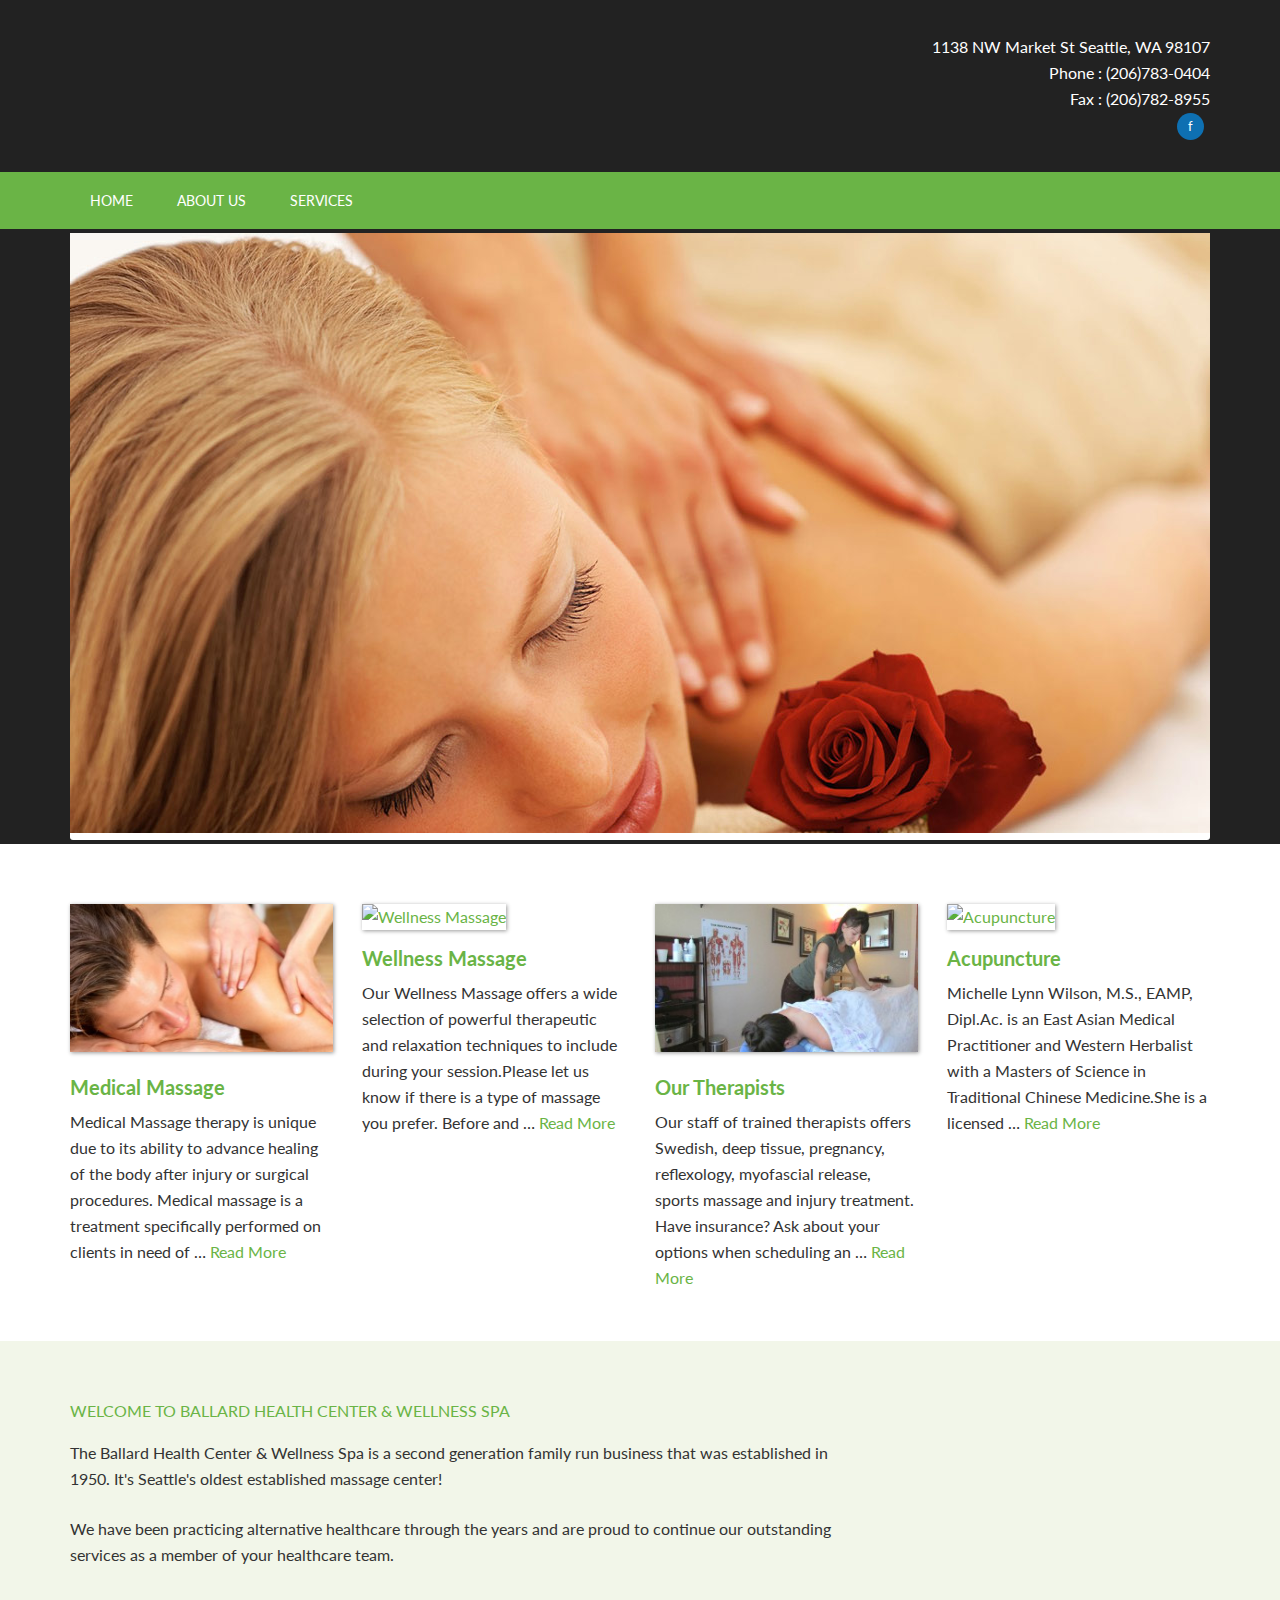
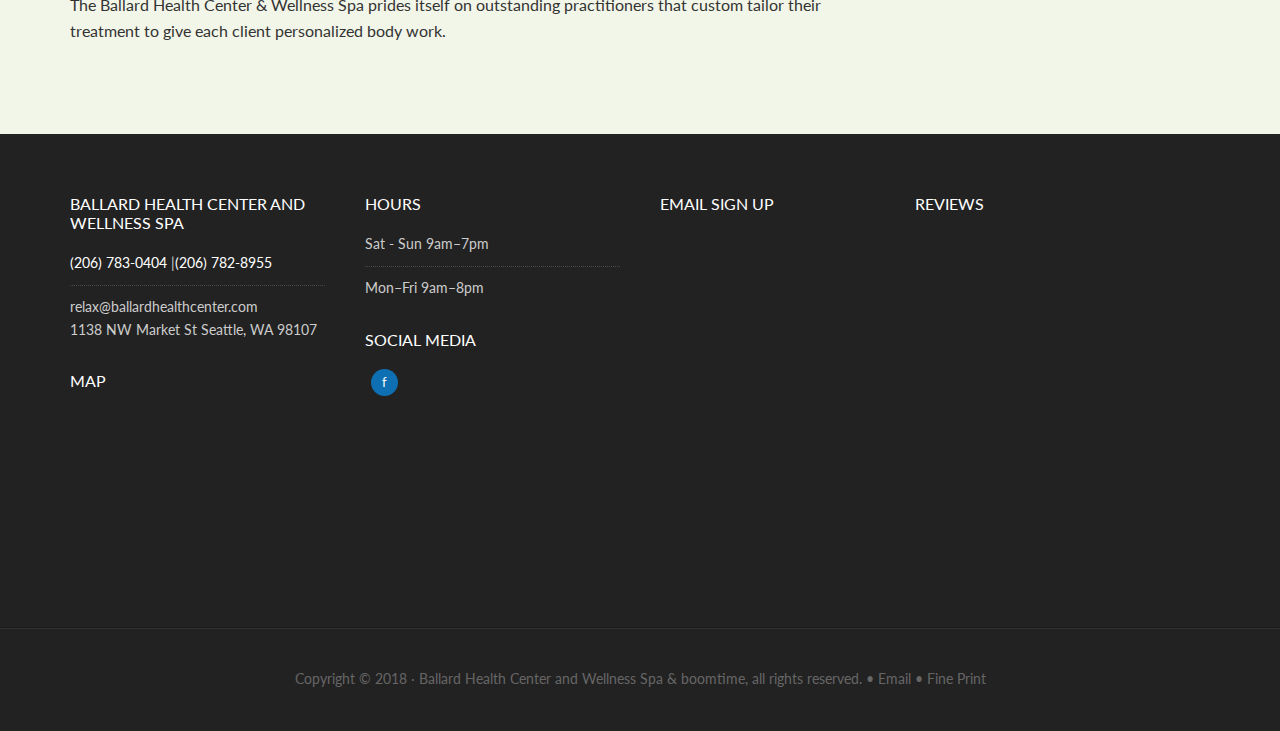
==== commit a5d3600b: "Update Picture" ====
--- a/index.html
+++ b/index.html
@@ -72,7 +72,7 @@
 <link rel='stylesheet' id='font-awesome-css'  href='wp-content/plugins/accordions/assets/global/css/font-awesome.min55fe.css?ver=4.9.5' type='text/css' media='all' />
 <link rel='stylesheet' id='google-fonts-css'  href='http://fonts.googleapis.com/css?family=Lato%3A400%2C700&amp;ver=3.0.1' type='text/css' media='all' />
 <link rel='stylesheet' id='simple-social-icons-font-css'  href='wp-content/plugins/simple-social-icons/css/style7406.css?ver=2.0.1' type='text/css' media='all' />
-<link rel='stylesheet' id='genesis-extender-minified-css'  href='../ballardhealth.boomtime.wpengine.com/wp-content/uploads/sites/136/genesis-extender/plugin/genesis-extender-minified3d61.css?ver=1493541000' type='text/css' media='all' />
+<link rel='stylesheet' id='genesis-extender-minified-css'  href='/wp-content/uploads/sites/136/genesis-extender/plugin/genesis-extender-minified3d61.css?ver=1493541000' type='text/css' media='all' />
 <link rel='stylesheet' id='jetpack_css-css'  href='wp-content/plugins/jetpack/css/jetpack271b.css?ver=5.9' type='text/css' media='all' />
 <link rel='stylesheet' id='genesis-tabs-stylesheet-css'  href='wp-content/plugins/genesis-tabs/style55fe.css?ver=4.9.5' type='text/css' media='all' />
 <link rel='stylesheet' id='slider_styles-css'  href='wp-content/plugins/genesis-responsive-slider/style3271.css?ver=0.9.5' type='text/css' media='all' />
@@ -97,9 +97,9 @@
 <link rel='dns-prefetch' href='http://v0.wordpress.com/'/>
 <style type='text/css'>img#wpstats{display:none}</style><link rel="icon" href="http://ballardhealth.boomtime.wpengine.com/wp-content/plugins/genesis-favicon-uploader/favicons/favicon-136.ico" />
 <link rel="pingback" href="xmlrpc.php" />
-<style type="text/css">.site-title a { background: url(../ballardhealth.boomtime.wpengine.com/wp-content/uploads/sites/136/2015/10/website_logo-1.png) no-repeat !important; }</style>
+<style type="text/css">.site-title a { background: url(/wp-content/uploads/sites/136/2015/10/website_logo-1.png) no-repeat !important; }</style>
 <style type="text/css" media="screen"> .simple-social-icons ul li a, .simple-social-icons ul li a:hover, .simple-social-icons ul li a:focus { background-color: #0e70b2 !important; border-radius: 15px; color: #ffffff !important; border: 0px #ffffff solid !important; font-size: 13px; padding: 7px; }  .simple-social-icons ul li a:hover, .simple-social-icons ul li a:focus { background-color: #0e70b2 !important; border-color: #ffffff !important; color: #ffffff !important; }  .simple-social-icons ul li a:focus { outline: 1px dotted #0e70b2 !important; }</style><style type="text/css" id="custom-background-css">
-body.custom-background { background-image: url("../ballardhealth.boomtime.wpengine.com/wp-content/uploads/sites/136/2015/10/blue-spotlight-background.jpg"); background-position: center top; background-size: auto; background-repeat: no-repeat; background-attachment: fixed; }
+body.custom-background { background-image: url("/wp-content/uploads/sites/136/2015/10/blue-spotlight-background.jpg"); background-position: center top; background-size: auto; background-repeat: no-repeat; background-attachment: fixed; }
 </style>
 
 <!-- Jetpack Open Graph Tags -->
@@ -191,13 +191,13 @@
 
 </ul></div></nav><div class="site-inner"><div class="wrap"><div class="content-sidebar-wrap"><main class="content" role="main" itemprop="mainContentOfPage" itemscope="itemscope" itemtype="http://schema.org/Blog">
 
-<div class="home-top widget-area"><img src="../ballardhealth.boomtime.wpengine.com/wp-content/uploads/sites/136/2015/10/big-massage.jpg" data-thumb="http://ballardhealth.boomtime.wpengine.com/wp-content/uploads/sites/136/2015/10/big-massage-150x150.jpg" alt="">
-</div>
-
-</main></div></div></div><div class="home-bottom widget-area"><div class="wrap"><section id="featured-page-6" class="widget featured-content featuredpage"><div class="widget-wrap"><article class="post-34 page type-page status-publish has-post-thumbnail entry" itemscope="itemscope" itemtype="http://schema.org/CreativeWork"><a href="medical-and-wellness-massage/index.html" class="alignnone" aria-hidden="true"><img width="285" height="160" src="../ballardhealth.boomtime.wpengine.com/wp-content/uploads/sites/136/2015/10/med-massage-285-285x160.jpg" class="entry-image attachment-page" alt="Medical Massage" itemprop="image" /></a><header class="entry-header"><h2 class="entry-title" itemprop="headline"><a href="medical-and-wellness-massage/index.html">Medical Massage</a></h2></header><div class="entry-content" itemprop="text"><p>Medical Massage therapy is unique due to its ability to advance healing of the body after injury or surgical procedures. Medical massage is a treatment specifically performed on clients in need of &#x02026; <a href="medical-and-wellness-massage/index.html" class="more-link">Read More</a></p></div></article></div></section>
-<section id="featured-page-5" class="widget featured-content featuredpage"><div class="widget-wrap"><article class="post-158 page type-page status-publish has-post-thumbnail entry" itemscope="itemscope" itemtype="http://schema.org/CreativeWork"><a href="wellness-massage/index.html" class="alignnone" aria-hidden="true"><img width="285" height="160" src="../ballardhealth.boomtime.wpengine.com/wp-content/uploads/sites/136/2015/11/wellness-massage-285-285x160.jpg" class="entry-image attachment-page" alt="Wellness Massage" itemprop="image" /></a><header class="entry-header"><h2 class="entry-title" itemprop="headline"><a href="wellness-massage/index.html">Wellness Massage</a></h2></header><div class="entry-content" itemprop="text"><p>Our Wellness Massage offers a wide selection of powerful therapeutic and relaxation techniques to include during your session.Please let us know if there is a type of massage you prefer. Before and &#x02026; <a href="wellness-massage/index.html" class="more-link">Read More</a></p></div></article></div></section>
-<section id="featured-page-4" class="widget featured-content featuredpage"><div class="widget-wrap"><article class="post-6 page type-page status-publish has-post-thumbnail entry" itemscope="itemscope" itemtype="http://schema.org/CreativeWork"><a href="our-therapists/index.html" class="alignnone" aria-hidden="true"><img width="285" height="160" src="../ballardhealth.boomtime.wpengine.com/wp-content/uploads/sites/136/2015/10/therapist-285-285x160.jpg" class="entry-image attachment-page" alt="Our Therapists" itemprop="image" /></a><header class="entry-header"><h2 class="entry-title" itemprop="headline"><a href="our-therapists/index.html">Our Therapists</a></h2></header><div class="entry-content" itemprop="text"><p>Our staff of trained therapists offers Swedish, deep tissue, pregnancy, reflexology, myofascial release, sports massage and injury treatment. Have insurance? Ask about your options when scheduling an &#x02026; <a href="our-therapists/index.html" class="more-link">Read More</a></p></div></article></div></section>
-<section id="featured-page-3" class="widget featured-content featuredpage"><div class="widget-wrap"><article class="post-160 page type-page status-publish has-post-thumbnail entry" itemscope="itemscope" itemtype="http://schema.org/CreativeWork"><a href="other-services/index.html" class="alignnone" aria-hidden="true"><img width="285" height="160" src="../ballardhealth.boomtime.wpengine.com/wp-content/uploads/sites/136/2015/11/yoga-studio-285-285x160.jpg" class="entry-image attachment-page" alt="Acupuncture" itemprop="image" /></a><header class="entry-header"><h2 class="entry-title" itemprop="headline"><a href="other-services/index.html">Acupuncture</a></h2></header><div class="entry-content" itemprop="text"><p>Michelle Lynn Wilson, M.S., EAMP, Dipl.Ac. is an East Asian Medical Practitioner and Western Herbalist with a Masters of Science in Traditional Chinese Medicine.She is a licensed &#x02026; <a href="other-services/index.html" class="more-link">Read More</a></p></div></article></div></section>
+<div class="home-top widget-area"><img src="/wp-content/uploads/sites/136/2015/10/big-massage.jpg" data-thumb="/wp-content/uploads/sites/136/2015/10/big-massage-150x150.jpg" alt="">
+</div>
+
+</main></div></div></div><div class="home-bottom widget-area"><div class="wrap"><section id="featured-page-6" class="widget featured-content featuredpage"><div class="widget-wrap"><article class="post-34 page type-page status-publish has-post-thumbnail entry" itemscope="itemscope" itemtype="http://schema.org/CreativeWork"><a href="medical-and-wellness-massage/index.html" class="alignnone" aria-hidden="true"><img width="285" height="160" src="/wp-content/uploads/sites/136/2015/10/med-massage-285-285x160.jpg" class="entry-image attachment-page" alt="Medical Massage" itemprop="image" /></a><header class="entry-header"><h2 class="entry-title" itemprop="headline"><a href="medical-and-wellness-massage/index.html">Medical Massage</a></h2></header><div class="entry-content" itemprop="text"><p>Medical Massage therapy is unique due to its ability to advance healing of the body after injury or surgical procedures. Medical massage is a treatment specifically performed on clients in need of &#x02026; <a href="medical-and-wellness-massage/index.html" class="more-link">Read More</a></p></div></article></div></section>
+<section id="featured-page-5" class="widget featured-content featuredpage"><div class="widget-wrap"><article class="post-158 page type-page status-publish has-post-thumbnail entry" itemscope="itemscope" itemtype="http://schema.org/CreativeWork"><a href="wellness-massage/index.html" class="alignnone" aria-hidden="true"><img width="285" height="160" src="/wp-content/uploads/sites/136/2015/11/wellness-massage-285-285x160.jpg" class="entry-image attachment-page" alt="Wellness Massage" itemprop="image" /></a><header class="entry-header"><h2 class="entry-title" itemprop="headline"><a href="wellness-massage/index.html">Wellness Massage</a></h2></header><div class="entry-content" itemprop="text"><p>Our Wellness Massage offers a wide selection of powerful therapeutic and relaxation techniques to include during your session.Please let us know if there is a type of massage you prefer. Before and &#x02026; <a href="wellness-massage/index.html" class="more-link">Read More</a></p></div></article></div></section>
+<section id="featured-page-4" class="widget featured-content featuredpage"><div class="widget-wrap"><article class="post-6 page type-page status-publish has-post-thumbnail entry" itemscope="itemscope" itemtype="http://schema.org/CreativeWork"><a href="our-therapists/index.html" class="alignnone" aria-hidden="true"><img width="285" height="160" src="/wp-content/uploads/sites/136/2015/10/therapist-285-285x160.jpg" class="entry-image attachment-page" alt="Our Therapists" itemprop="image" /></a><header class="entry-header"><h2 class="entry-title" itemprop="headline"><a href="our-therapists/index.html">Our Therapists</a></h2></header><div class="entry-content" itemprop="text"><p>Our staff of trained therapists offers Swedish, deep tissue, pregnancy, reflexology, myofascial release, sports massage and injury treatment. Have insurance? Ask about your options when scheduling an &#x02026; <a href="our-therapists/index.html" class="more-link">Read More</a></p></div></article></div></section>
+<section id="featured-page-3" class="widget featured-content featuredpage"><div class="widget-wrap"><article class="post-160 page type-page status-publish has-post-thumbnail entry" itemscope="itemscope" itemtype="http://schema.org/CreativeWork"><a href="other-services/index.html" class="alignnone" aria-hidden="true"><img width="285" height="160" src="/wp-content/uploads/sites/136/2015/11/yoga-studio-285-285x160.jpg" class="entry-image attachment-page" alt="Acupuncture" itemprop="image" /></a><header class="entry-header"><h2 class="entry-title" itemprop="headline"><a href="other-services/index.html">Acupuncture</a></h2></header><div class="entry-content" itemprop="text"><p>Michelle Lynn Wilson, M.S., EAMP, Dipl.Ac. is an East Asian Medical Practitioner and Western Herbalist with a Masters of Science in Traditional Chinese Medicine.She is a licensed &#x02026; <a href="other-services/index.html" class="more-link">Read More</a></p></div></article></div></section>
 </div></div><div class="sub-footer"><div class="wrap"><div class="sub-footer-left"><section id="text-4" class="widget widget_text"><div class="widget-wrap"><h4 class="widget-title widgettitle">Welcome to Ballard Health Center &#038; Wellness Spa</h4>
 			<div class="textwidget"><p>The Ballard Health Center & Wellness Spa is a second generation family run business that was established in 1950. It's Seattle's oldest established massage center! </p>
 <p>We have been practicing alternative healthcare through the years and are proud to continue our outstanding services as a member of your healthcare team. </p>
@@ -252,8 +252,8 @@
 		</div></section>
 </div></div></div><footer class="site-footer" itemscope itemtype="https://schema.org/WPFooter"><div class="wrap"><p>Copyright &#x000A9;&nbsp;2018 ·  Ballard Health Center and Wellness Spa & <a href="www.boomtime.html">boomtime</a>, all rights reserved. • <a href="mailto:relax@ballardhealthcenter.com">Email </a>• <a href="tos.html">Fine Print</a></p></div></footer></div><script type='text/javascript'>function ctSetCookie(c_name, value, def_value){document.cookie = c_name + '=' + escape(value) + '; path=/';}ctSetCookie('ct_checkjs', '365401149', '0');</script>	<div style="display:none">
 	</div>
-<script type='text/javascript'>jQuery(document).ready(function($) {$(".flexslider").flexslider({controlsContainer: "#genesis-responsive-slider",animation: "slide",directionNav: 1,controlNav: 1,animationDuration: 800,slideshowSpeed: 4000    });  });</script><link rel='stylesheet' id='dev7-ns-nivoslider-css'  href='../ballardhealth.boomtime.wpengine.com/wp-content/plugins/nivo-slider/assets/css/nivo-slider747d.css?ver=2.4.5' type='text/css' media='all' />
-<link rel='stylesheet' id='nivoslider-theme-light-css'  href='../ballardhealth.boomtime.wpengine.com/wp-content/plugins/nivo-slider/assets/themes/light/light747d.css?ver=2.4.5' type='text/css' media='all' />
+<script type='text/javascript'>jQuery(document).ready(function($) {$(".flexslider").flexslider({controlsContainer: "#genesis-responsive-slider",animation: "slide",directionNav: 1,controlNav: 1,animationDuration: 800,slideshowSpeed: 4000    });  });</script><link rel='stylesheet' id='dev7-ns-nivoslider-css'  href='/wp-content/plugins/nivo-slider/assets/css/nivo-slider747d.css?ver=2.4.5' type='text/css' media='all' />
+<link rel='stylesheet' id='nivoslider-theme-light-css'  href='/wp-content/plugins/nivo-slider/assets/themes/light/light747d.css?ver=2.4.5' type='text/css' media='all' />
 <script type='text/javascript' src='wp-includes/js/jquery/ui/core.mine899.js?ver=1.11.4'></script>
 <script type='text/javascript' src='wp-includes/js/jquery/ui/widget.mine899.js?ver=1.11.4'></script>
 <script type='text/javascript' src='wp-includes/js/jquery/ui/accordion.mine899.js?ver=1.11.4'></script>
@@ -276,7 +276,7 @@
 <script type='text/javascript' src='wp-content/plugins/jetpack/modules/wpgroho55fe.js?ver=4.9.5'></script>
 <script type='text/javascript' src='wp-content/plugins/genesis-responsive-slider/js/jquery.flexslider3271.js?ver=0.9.5'></script>
 <script type='text/javascript' src='wp-includes/js/wp-embed.min55fe.js?ver=4.9.5'></script>
-<script type='text/javascript' src='../ballardhealth.boomtime.wpengine.com/wp-content/plugins/nivo-slider/assets/js/jquery.nivo.slider.pack747d.js?ver=2.4.5'></script>
+<script type='text/javascript' src='/wp-content/plugins/nivo-slider/assets/js/jquery.nivo.slider.pack747d.js?ver=2.4.5'></script>
 <script type="text/javascript">jQuery(document).ready(function($) { $(".ui-tabs").tabs(); });</script>
 <script type='text/javascript' src='../stats.wp.com/e-201817.js' async='async' defer='defer'></script>
 <script type='text/javascript'>
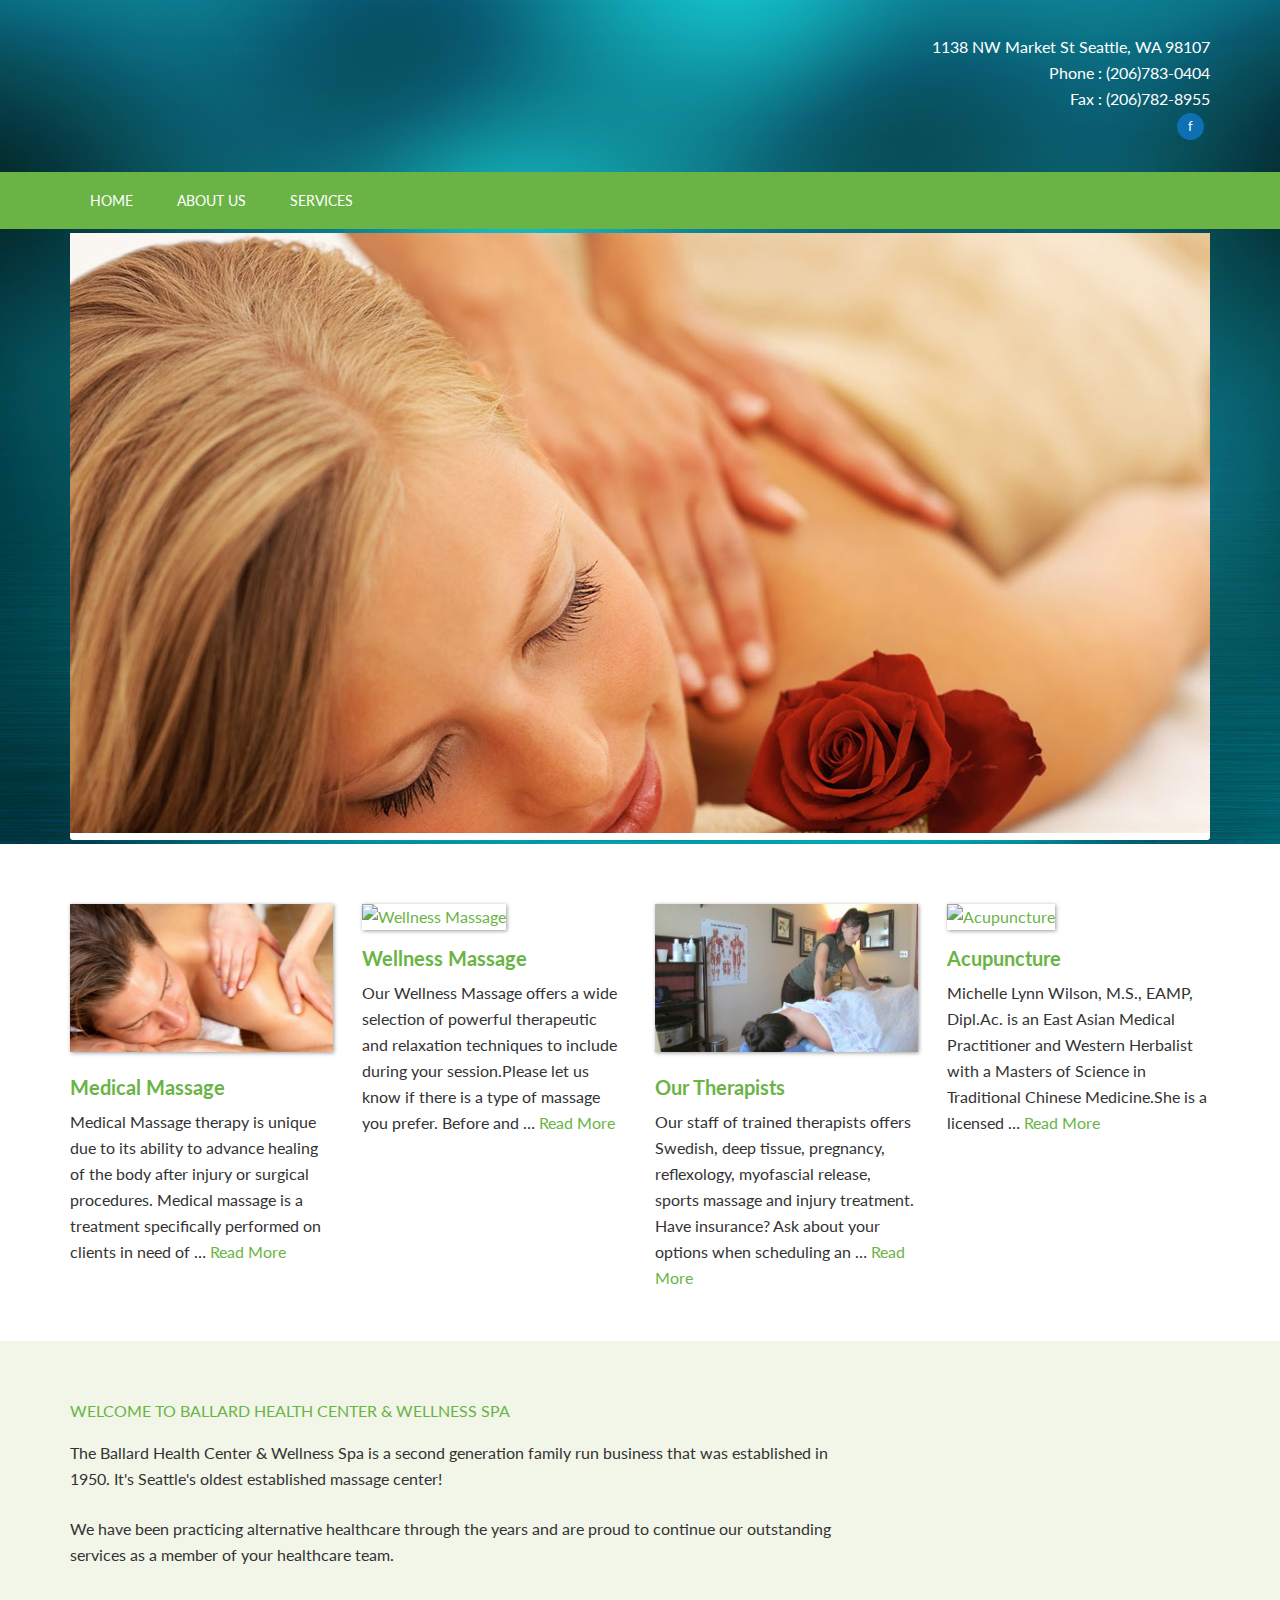
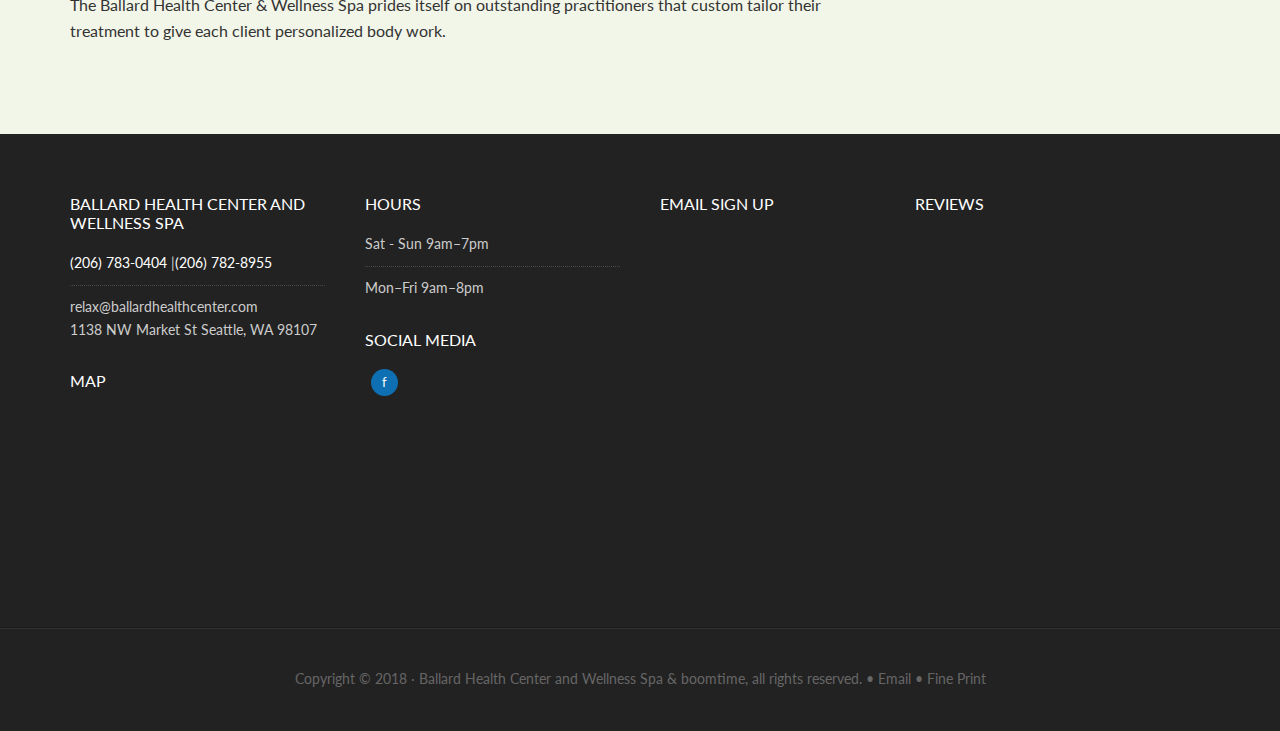
==== commit 90ee02ae: "Update BG" ====
--- a/index.html
+++ b/index.html
@@ -191,13 +191,13 @@
 
 </ul></div></nav><div class="site-inner"><div class="wrap"><div class="content-sidebar-wrap"><main class="content" role="main" itemprop="mainContentOfPage" itemscope="itemscope" itemtype="http://schema.org/Blog">
 
-<div class="home-top widget-area"><img src="/wp-content/uploads/sites/136/2015/10/big-massage.jpg" data-thumb="/wp-content/uploads/sites/136/2015/10/big-massage-150x150.jpg" alt="">
-</div>
-
-</main></div></div></div><div class="home-bottom widget-area"><div class="wrap"><section id="featured-page-6" class="widget featured-content featuredpage"><div class="widget-wrap"><article class="post-34 page type-page status-publish has-post-thumbnail entry" itemscope="itemscope" itemtype="http://schema.org/CreativeWork"><a href="medical-and-wellness-massage/index.html" class="alignnone" aria-hidden="true"><img width="285" height="160" src="/wp-content/uploads/sites/136/2015/10/med-massage-285-285x160.jpg" class="entry-image attachment-page" alt="Medical Massage" itemprop="image" /></a><header class="entry-header"><h2 class="entry-title" itemprop="headline"><a href="medical-and-wellness-massage/index.html">Medical Massage</a></h2></header><div class="entry-content" itemprop="text"><p>Medical Massage therapy is unique due to its ability to advance healing of the body after injury or surgical procedures. Medical massage is a treatment specifically performed on clients in need of &#x02026; <a href="medical-and-wellness-massage/index.html" class="more-link">Read More</a></p></div></article></div></section>
-<section id="featured-page-5" class="widget featured-content featuredpage"><div class="widget-wrap"><article class="post-158 page type-page status-publish has-post-thumbnail entry" itemscope="itemscope" itemtype="http://schema.org/CreativeWork"><a href="wellness-massage/index.html" class="alignnone" aria-hidden="true"><img width="285" height="160" src="/wp-content/uploads/sites/136/2015/11/wellness-massage-285-285x160.jpg" class="entry-image attachment-page" alt="Wellness Massage" itemprop="image" /></a><header class="entry-header"><h2 class="entry-title" itemprop="headline"><a href="wellness-massage/index.html">Wellness Massage</a></h2></header><div class="entry-content" itemprop="text"><p>Our Wellness Massage offers a wide selection of powerful therapeutic and relaxation techniques to include during your session.Please let us know if there is a type of massage you prefer. Before and &#x02026; <a href="wellness-massage/index.html" class="more-link">Read More</a></p></div></article></div></section>
-<section id="featured-page-4" class="widget featured-content featuredpage"><div class="widget-wrap"><article class="post-6 page type-page status-publish has-post-thumbnail entry" itemscope="itemscope" itemtype="http://schema.org/CreativeWork"><a href="our-therapists/index.html" class="alignnone" aria-hidden="true"><img width="285" height="160" src="/wp-content/uploads/sites/136/2015/10/therapist-285-285x160.jpg" class="entry-image attachment-page" alt="Our Therapists" itemprop="image" /></a><header class="entry-header"><h2 class="entry-title" itemprop="headline"><a href="our-therapists/index.html">Our Therapists</a></h2></header><div class="entry-content" itemprop="text"><p>Our staff of trained therapists offers Swedish, deep tissue, pregnancy, reflexology, myofascial release, sports massage and injury treatment. Have insurance? Ask about your options when scheduling an &#x02026; <a href="our-therapists/index.html" class="more-link">Read More</a></p></div></article></div></section>
-<section id="featured-page-3" class="widget featured-content featuredpage"><div class="widget-wrap"><article class="post-160 page type-page status-publish has-post-thumbnail entry" itemscope="itemscope" itemtype="http://schema.org/CreativeWork"><a href="other-services/index.html" class="alignnone" aria-hidden="true"><img width="285" height="160" src="/wp-content/uploads/sites/136/2015/11/yoga-studio-285-285x160.jpg" class="entry-image attachment-page" alt="Acupuncture" itemprop="image" /></a><header class="entry-header"><h2 class="entry-title" itemprop="headline"><a href="other-services/index.html">Acupuncture</a></h2></header><div class="entry-content" itemprop="text"><p>Michelle Lynn Wilson, M.S., EAMP, Dipl.Ac. is an East Asian Medical Practitioner and Western Herbalist with a Masters of Science in Traditional Chinese Medicine.She is a licensed &#x02026; <a href="other-services/index.html" class="more-link">Read More</a></p></div></article></div></section>
+<div class="home-top widget-area"><img src="wp-content/uploads/sites/136/2015/10/big-massage.jpg" data-thumb="wp-content/uploads/sites/136/2015/10/big-massage-150x150.jpg" alt="">
+</div>
+
+</main></div></div></div><div class="home-bottom widget-area"><div class="wrap"><section id="featured-page-6" class="widget featured-content featuredpage"><div class="widget-wrap"><article class="post-34 page type-page status-publish has-post-thumbnail entry" itemscope="itemscope" itemtype="http://schema.org/CreativeWork"><a href="medical-and-wellness-massage/index.html" class="alignnone" aria-hidden="true"><img width="285" height="160" src="wp-content/uploads/sites/136/2015/10/med-massage-285-285x160.jpg" class="entry-image attachment-page" alt="Medical Massage" itemprop="image" /></a><header class="entry-header"><h2 class="entry-title" itemprop="headline"><a href="medical-and-wellness-massage/index.html">Medical Massage</a></h2></header><div class="entry-content" itemprop="text"><p>Medical Massage therapy is unique due to its ability to advance healing of the body after injury or surgical procedures. Medical massage is a treatment specifically performed on clients in need of &#x02026; <a href="medical-and-wellness-massage/index.html" class="more-link">Read More</a></p></div></article></div></section>
+<section id="featured-page-5" class="widget featured-content featuredpage"><div class="widget-wrap"><article class="post-158 page type-page status-publish has-post-thumbnail entry" itemscope="itemscope" itemtype="http://schema.org/CreativeWork"><a href="wellness-massage/index.html" class="alignnone" aria-hidden="true"><img width="285" height="160" src="wp-content/uploads/sites/136/2015/11/wellness-massage-285-285x160.jpg" class="entry-image attachment-page" alt="Wellness Massage" itemprop="image" /></a><header class="entry-header"><h2 class="entry-title" itemprop="headline"><a href="wellness-massage/index.html">Wellness Massage</a></h2></header><div class="entry-content" itemprop="text"><p>Our Wellness Massage offers a wide selection of powerful therapeutic and relaxation techniques to include during your session.Please let us know if there is a type of massage you prefer. Before and &#x02026; <a href="wellness-massage/index.html" class="more-link">Read More</a></p></div></article></div></section>
+<section id="featured-page-4" class="widget featured-content featuredpage"><div class="widget-wrap"><article class="post-6 page type-page status-publish has-post-thumbnail entry" itemscope="itemscope" itemtype="http://schema.org/CreativeWork"><a href="our-therapists/index.html" class="alignnone" aria-hidden="true"><img width="285" height="160" src="wp-content/uploads/sites/136/2015/10/therapist-285-285x160.jpg" class="entry-image attachment-page" alt="Our Therapists" itemprop="image" /></a><header class="entry-header"><h2 class="entry-title" itemprop="headline"><a href="our-therapists/index.html">Our Therapists</a></h2></header><div class="entry-content" itemprop="text"><p>Our staff of trained therapists offers Swedish, deep tissue, pregnancy, reflexology, myofascial release, sports massage and injury treatment. Have insurance? Ask about your options when scheduling an &#x02026; <a href="our-therapists/index.html" class="more-link">Read More</a></p></div></article></div></section>
+<section id="featured-page-3" class="widget featured-content featuredpage"><div class="widget-wrap"><article class="post-160 page type-page status-publish has-post-thumbnail entry" itemscope="itemscope" itemtype="http://schema.org/CreativeWork"><a href="other-services/index.html" class="alignnone" aria-hidden="true"><img width="285" height="160" src="wp-content/uploads/sites/136/2015/11/yoga-studio-285-285x160.jpg" class="entry-image attachment-page" alt="Acupuncture" itemprop="image" /></a><header class="entry-header"><h2 class="entry-title" itemprop="headline"><a href="other-services/index.html">Acupuncture</a></h2></header><div class="entry-content" itemprop="text"><p>Michelle Lynn Wilson, M.S., EAMP, Dipl.Ac. is an East Asian Medical Practitioner and Western Herbalist with a Masters of Science in Traditional Chinese Medicine.She is a licensed &#x02026; <a href="other-services/index.html" class="more-link">Read More</a></p></div></article></div></section>
 </div></div><div class="sub-footer"><div class="wrap"><div class="sub-footer-left"><section id="text-4" class="widget widget_text"><div class="widget-wrap"><h4 class="widget-title widgettitle">Welcome to Ballard Health Center &#038; Wellness Spa</h4>
 			<div class="textwidget"><p>The Ballard Health Center & Wellness Spa is a second generation family run business that was established in 1950. It's Seattle's oldest established massage center! </p>
 <p>We have been practicing alternative healthcare through the years and are proud to continue our outstanding services as a member of your healthcare team. </p>
@@ -252,8 +252,8 @@
 		</div></section>
 </div></div></div><footer class="site-footer" itemscope itemtype="https://schema.org/WPFooter"><div class="wrap"><p>Copyright &#x000A9;&nbsp;2018 ·  Ballard Health Center and Wellness Spa & <a href="www.boomtime.html">boomtime</a>, all rights reserved. • <a href="mailto:relax@ballardhealthcenter.com">Email </a>• <a href="tos.html">Fine Print</a></p></div></footer></div><script type='text/javascript'>function ctSetCookie(c_name, value, def_value){document.cookie = c_name + '=' + escape(value) + '; path=/';}ctSetCookie('ct_checkjs', '365401149', '0');</script>	<div style="display:none">
 	</div>
-<script type='text/javascript'>jQuery(document).ready(function($) {$(".flexslider").flexslider({controlsContainer: "#genesis-responsive-slider",animation: "slide",directionNav: 1,controlNav: 1,animationDuration: 800,slideshowSpeed: 4000    });  });</script><link rel='stylesheet' id='dev7-ns-nivoslider-css'  href='/wp-content/plugins/nivo-slider/assets/css/nivo-slider747d.css?ver=2.4.5' type='text/css' media='all' />
-<link rel='stylesheet' id='nivoslider-theme-light-css'  href='/wp-content/plugins/nivo-slider/assets/themes/light/light747d.css?ver=2.4.5' type='text/css' media='all' />
+<script type='text/javascript'>jQuery(document).ready(function($) {$(".flexslider").flexslider({controlsContainer: "#genesis-responsive-slider",animation: "slide",directionNav: 1,controlNav: 1,animationDuration: 800,slideshowSpeed: 4000    });  });</script><link rel='stylesheet' id='dev7-ns-nivoslider-css'  href='wp-content/plugins/nivo-slider/assets/css/nivo-slider747d.css?ver=2.4.5' type='text/css' media='all' />
+<link rel='stylesheet' id='nivoslider-theme-light-css'  href='wp-content/plugins/nivo-slider/assets/themes/light/light747d.css?ver=2.4.5' type='text/css' media='all' />
 <script type='text/javascript' src='wp-includes/js/jquery/ui/core.mine899.js?ver=1.11.4'></script>
 <script type='text/javascript' src='wp-includes/js/jquery/ui/widget.mine899.js?ver=1.11.4'></script>
 <script type='text/javascript' src='wp-includes/js/jquery/ui/accordion.mine899.js?ver=1.11.4'></script>
@@ -266,7 +266,7 @@
 <script type='text/javascript' src='wp-content/plugins/cleantalk-spam-protect/inc/cleantalk_nocached558.js?ver=5.80'></script>
 <script type='text/javascript' src='wp-content/plugins/cleantalk-spam-protect/inc/cleantalk_externald558.js?ver=5.80'></script>
 <script type='text/javascript' src='wp-content/plugins/cleantalk-spam-protect/inc/cleantalk_internald558.js?ver=5.80'></script>
-<script type='text/javascript' src='../s0.wp.com/wp-content/js/devicepx-jetpack8651.js?ver=201817'></script>
+<script type='text/javascript' src='wp-content/js/devicepx-jetpack8651.js?ver=201817'></script>
 <script type='text/javascript' src='../s.gravatar.com/js/gprofiles47da.js?ver=2018Apraa'></script>
 <script type='text/javascript'>
 /* <![CDATA[ */
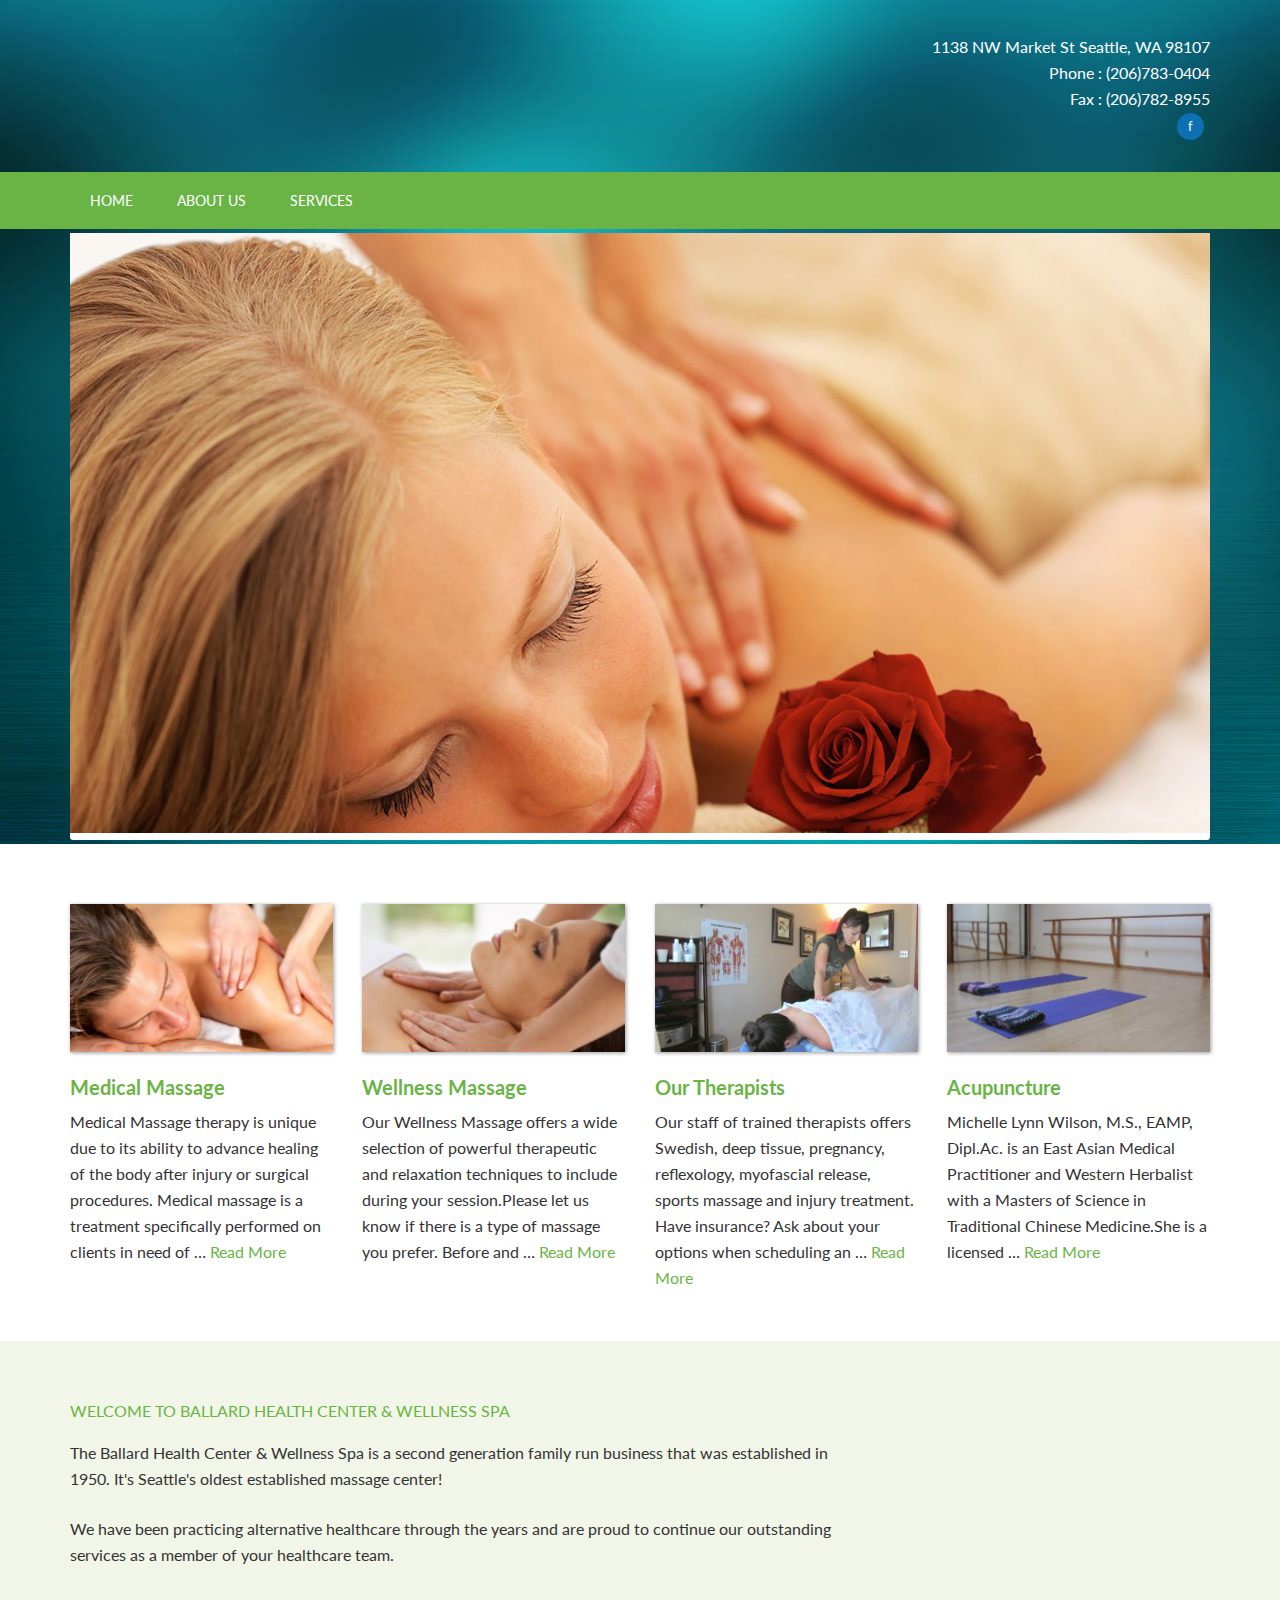
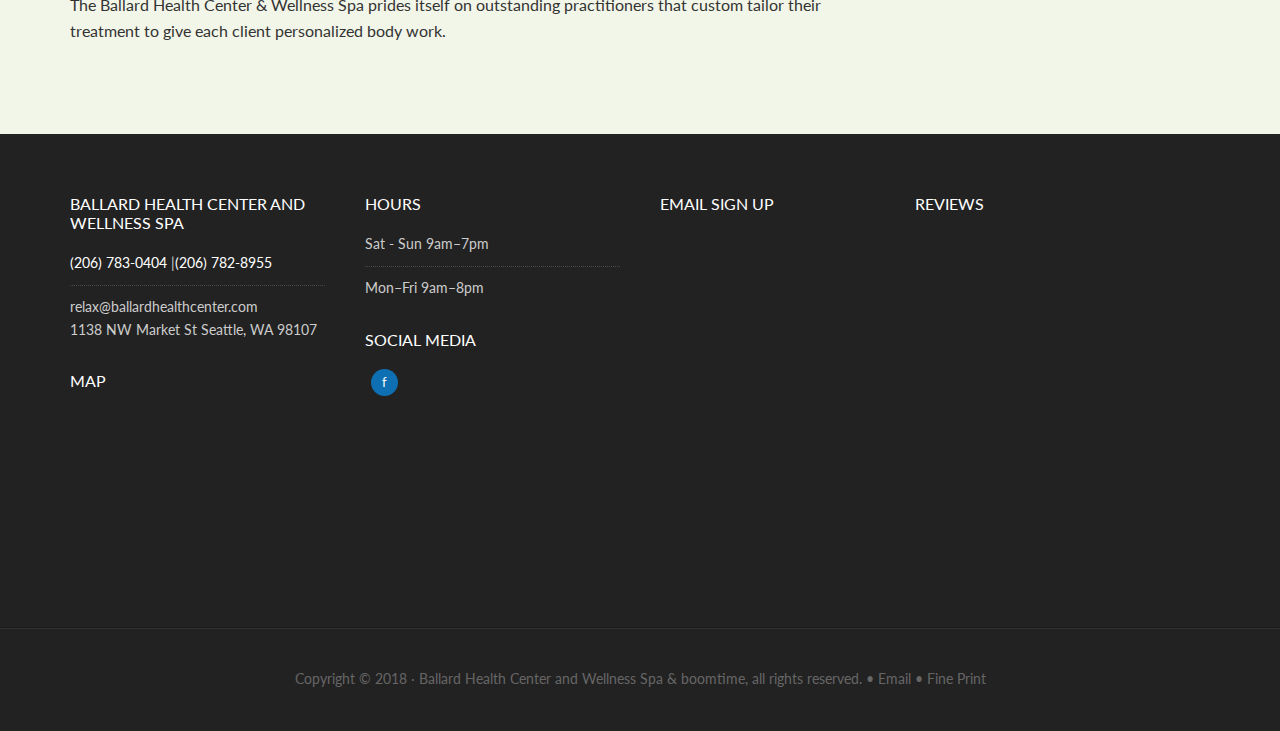
==== commit 995dbd88: "Edit Image" ====
--- a/index.html
+++ b/index.html
@@ -195,9 +195,9 @@
 </div>
 
 </main></div></div></div><div class="home-bottom widget-area"><div class="wrap"><section id="featured-page-6" class="widget featured-content featuredpage"><div class="widget-wrap"><article class="post-34 page type-page status-publish has-post-thumbnail entry" itemscope="itemscope" itemtype="http://schema.org/CreativeWork"><a href="medical-and-wellness-massage/index.html" class="alignnone" aria-hidden="true"><img width="285" height="160" src="wp-content/uploads/sites/136/2015/10/med-massage-285-285x160.jpg" class="entry-image attachment-page" alt="Medical Massage" itemprop="image" /></a><header class="entry-header"><h2 class="entry-title" itemprop="headline"><a href="medical-and-wellness-massage/index.html">Medical Massage</a></h2></header><div class="entry-content" itemprop="text"><p>Medical Massage therapy is unique due to its ability to advance healing of the body after injury or surgical procedures. Medical massage is a treatment specifically performed on clients in need of &#x02026; <a href="medical-and-wellness-massage/index.html" class="more-link">Read More</a></p></div></article></div></section>
-<section id="featured-page-5" class="widget featured-content featuredpage"><div class="widget-wrap"><article class="post-158 page type-page status-publish has-post-thumbnail entry" itemscope="itemscope" itemtype="http://schema.org/CreativeWork"><a href="wellness-massage/index.html" class="alignnone" aria-hidden="true"><img width="285" height="160" src="wp-content/uploads/sites/136/2015/11/wellness-massage-285-285x160.jpg" class="entry-image attachment-page" alt="Wellness Massage" itemprop="image" /></a><header class="entry-header"><h2 class="entry-title" itemprop="headline"><a href="wellness-massage/index.html">Wellness Massage</a></h2></header><div class="entry-content" itemprop="text"><p>Our Wellness Massage offers a wide selection of powerful therapeutic and relaxation techniques to include during your session.Please let us know if there is a type of massage you prefer. Before and &#x02026; <a href="wellness-massage/index.html" class="more-link">Read More</a></p></div></article></div></section>
+<section id="featured-page-5" class="widget featured-content featuredpage"><div class="widget-wrap"><article class="post-158 page type-page status-publish has-post-thumbnail entry" itemscope="itemscope" itemtype="http://schema.org/CreativeWork"><a href="wellness-massage/index.html" class="alignnone" aria-hidden="true"><img width="285" height="160" src="wp-content/uploads/sites/136/2015/10/wellness-massage-285-285x160.jpg" class="entry-image attachment-page" alt="Wellness Massage" itemprop="image" /></a><header class="entry-header"><h2 class="entry-title" itemprop="headline"><a href="wellness-massage/index.html">Wellness Massage</a></h2></header><div class="entry-content" itemprop="text"><p>Our Wellness Massage offers a wide selection of powerful therapeutic and relaxation techniques to include during your session.Please let us know if there is a type of massage you prefer. Before and &#x02026; <a href="wellness-massage/index.html" class="more-link">Read More</a></p></div></article></div></section>
 <section id="featured-page-4" class="widget featured-content featuredpage"><div class="widget-wrap"><article class="post-6 page type-page status-publish has-post-thumbnail entry" itemscope="itemscope" itemtype="http://schema.org/CreativeWork"><a href="our-therapists/index.html" class="alignnone" aria-hidden="true"><img width="285" height="160" src="wp-content/uploads/sites/136/2015/10/therapist-285-285x160.jpg" class="entry-image attachment-page" alt="Our Therapists" itemprop="image" /></a><header class="entry-header"><h2 class="entry-title" itemprop="headline"><a href="our-therapists/index.html">Our Therapists</a></h2></header><div class="entry-content" itemprop="text"><p>Our staff of trained therapists offers Swedish, deep tissue, pregnancy, reflexology, myofascial release, sports massage and injury treatment. Have insurance? Ask about your options when scheduling an &#x02026; <a href="our-therapists/index.html" class="more-link">Read More</a></p></div></article></div></section>
-<section id="featured-page-3" class="widget featured-content featuredpage"><div class="widget-wrap"><article class="post-160 page type-page status-publish has-post-thumbnail entry" itemscope="itemscope" itemtype="http://schema.org/CreativeWork"><a href="other-services/index.html" class="alignnone" aria-hidden="true"><img width="285" height="160" src="wp-content/uploads/sites/136/2015/11/yoga-studio-285-285x160.jpg" class="entry-image attachment-page" alt="Acupuncture" itemprop="image" /></a><header class="entry-header"><h2 class="entry-title" itemprop="headline"><a href="other-services/index.html">Acupuncture</a></h2></header><div class="entry-content" itemprop="text"><p>Michelle Lynn Wilson, M.S., EAMP, Dipl.Ac. is an East Asian Medical Practitioner and Western Herbalist with a Masters of Science in Traditional Chinese Medicine.She is a licensed &#x02026; <a href="other-services/index.html" class="more-link">Read More</a></p></div></article></div></section>
+<section id="featured-page-3" class="widget featured-content featuredpage"><div class="widget-wrap"><article class="post-160 page type-page status-publish has-post-thumbnail entry" itemscope="itemscope" itemtype="http://schema.org/CreativeWork"><a href="other-services/index.html" class="alignnone" aria-hidden="true"><img width="285" height="160" src="wp-content/uploads/sites/136/2015/10/yoga-studio-285-285x160.jpg" class="entry-image attachment-page" alt="Acupuncture" itemprop="image" /></a><header class="entry-header"><h2 class="entry-title" itemprop="headline"><a href="other-services/index.html">Acupuncture</a></h2></header><div class="entry-content" itemprop="text"><p>Michelle Lynn Wilson, M.S., EAMP, Dipl.Ac. is an East Asian Medical Practitioner and Western Herbalist with a Masters of Science in Traditional Chinese Medicine.She is a licensed &#x02026; <a href="other-services/index.html" class="more-link">Read More</a></p></div></article></div></section>
 </div></div><div class="sub-footer"><div class="wrap"><div class="sub-footer-left"><section id="text-4" class="widget widget_text"><div class="widget-wrap"><h4 class="widget-title widgettitle">Welcome to Ballard Health Center &#038; Wellness Spa</h4>
 			<div class="textwidget"><p>The Ballard Health Center & Wellness Spa is a second generation family run business that was established in 1950. It's Seattle's oldest established massage center! </p>
 <p>We have been practicing alternative healthcare through the years and are proud to continue our outstanding services as a member of your healthcare team. </p>
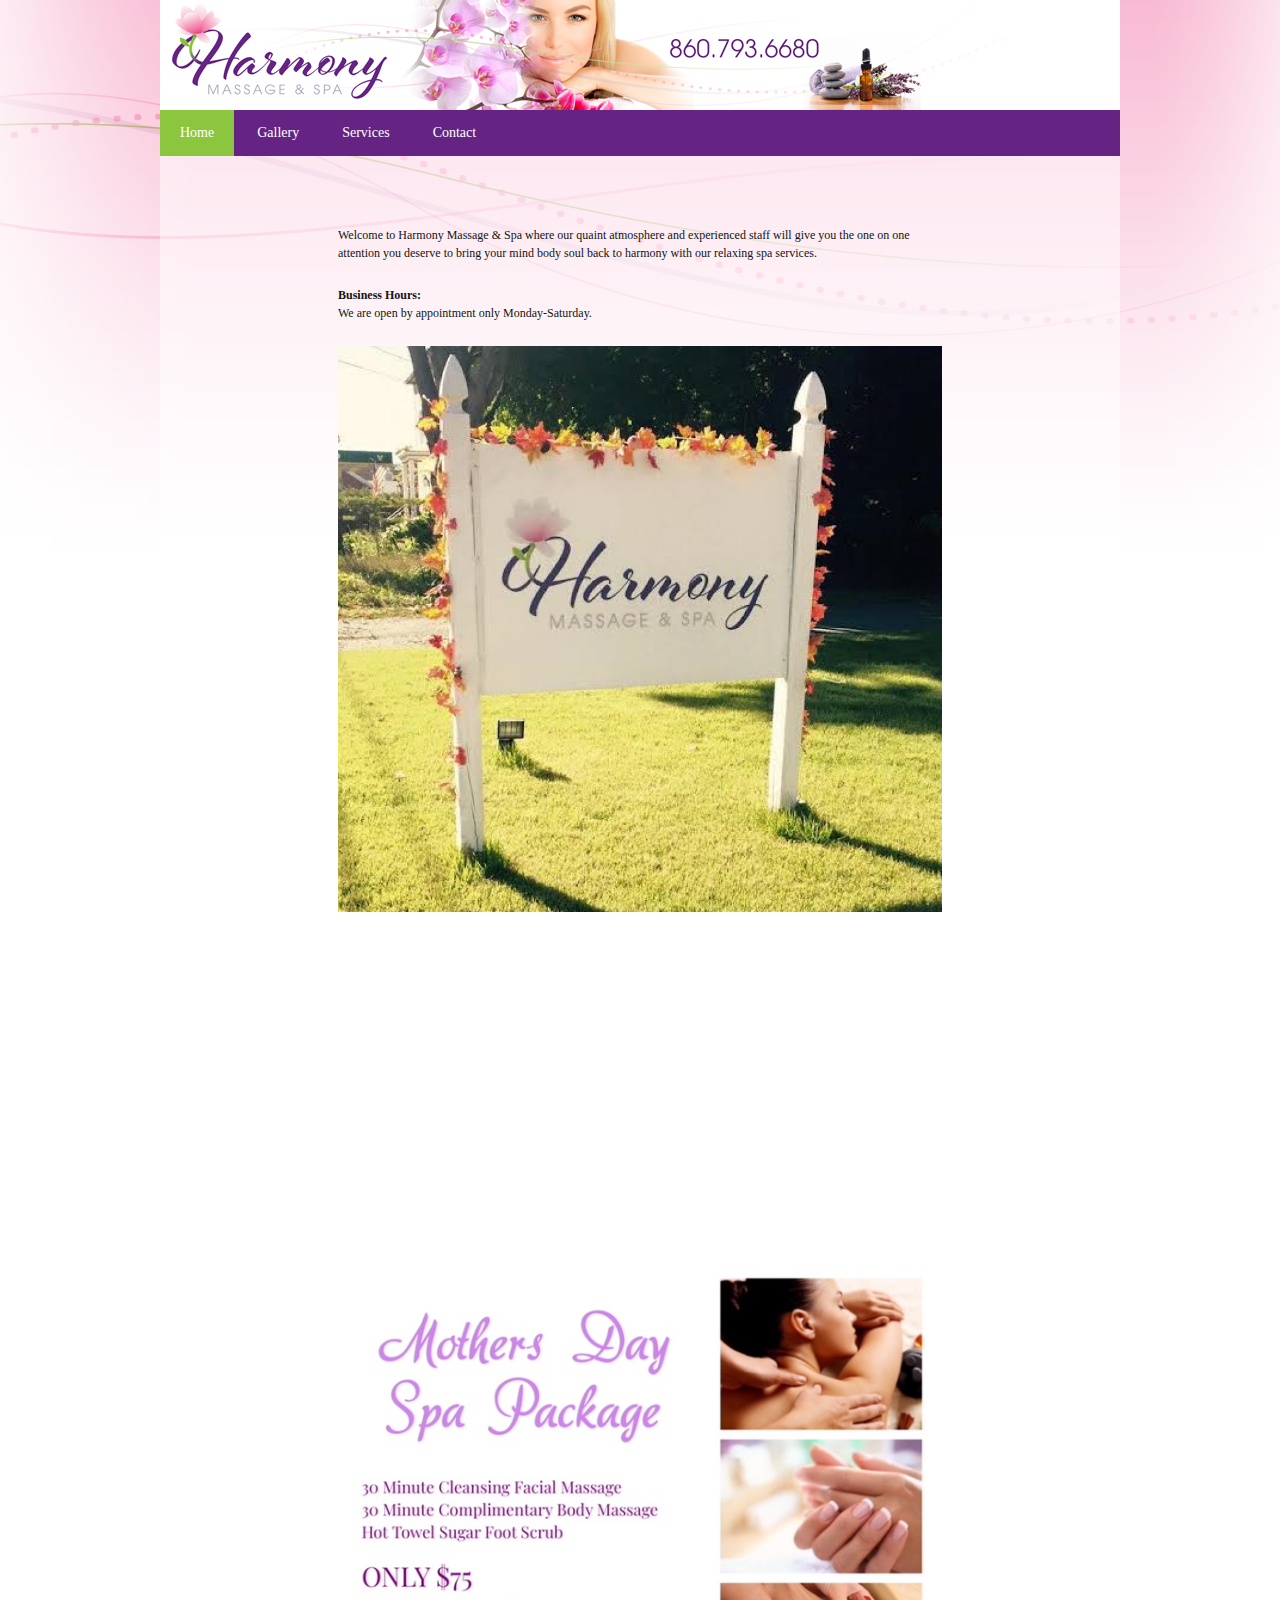
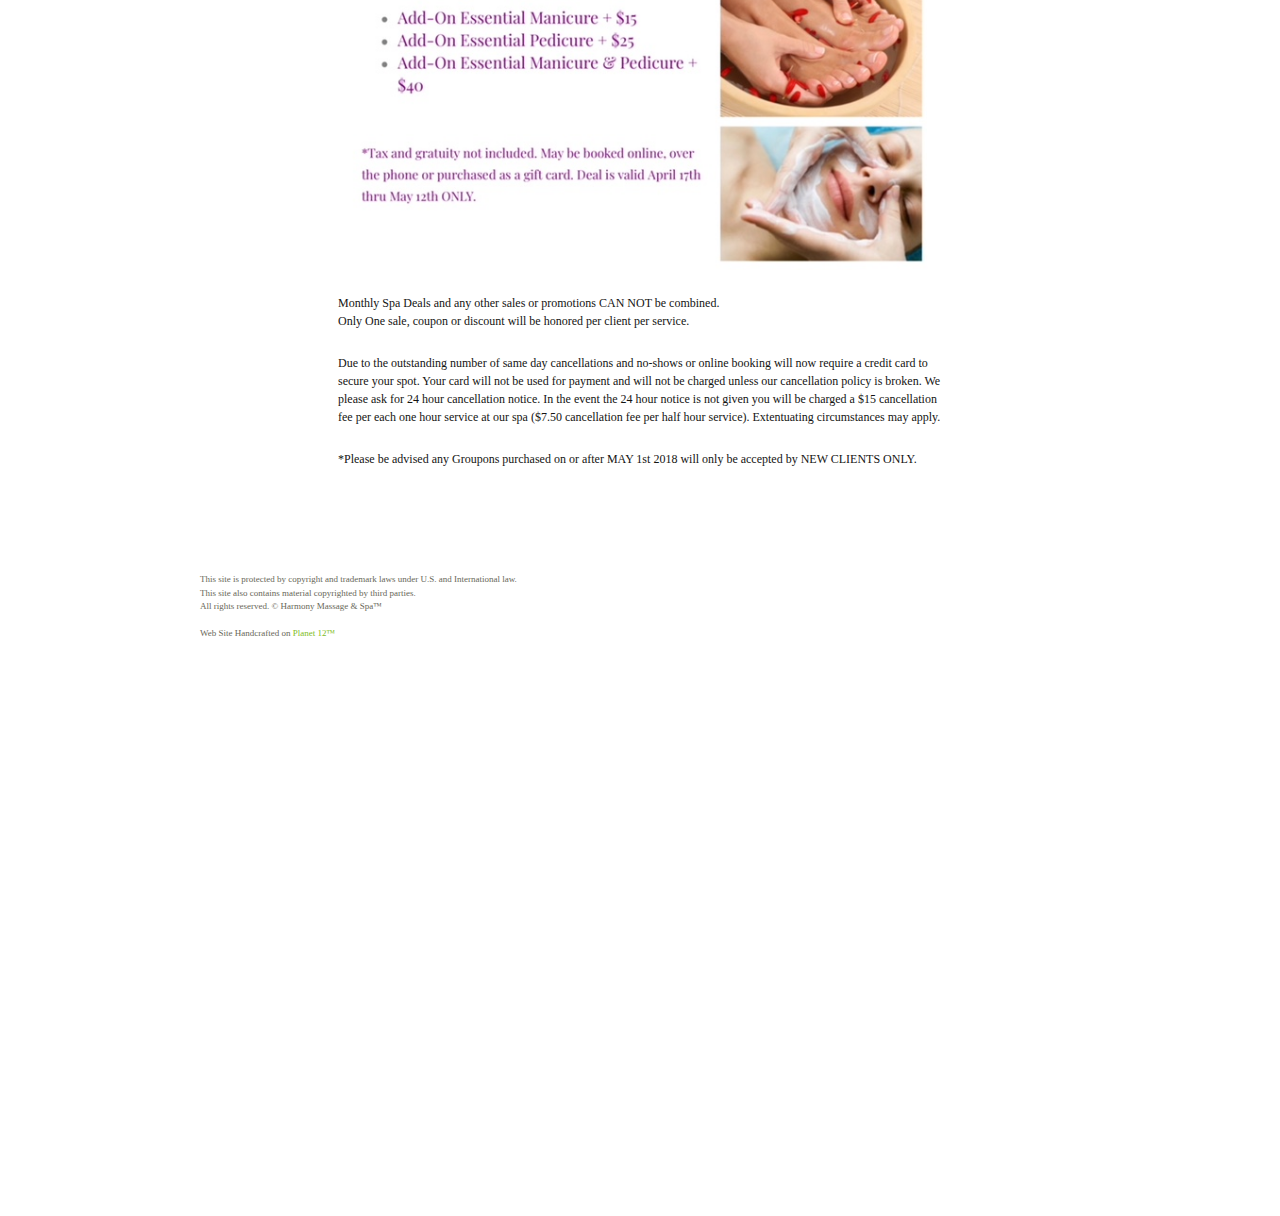
==== commit 041b7dbd: "New Index" ====
--- a/index.html
+++ b/index.html
@@ -1,289 +1,197 @@
 <!DOCTYPE html>
-<html lang="en-US">
+<!--[if IE 7]>
+<html class="ie ie7" lang="en-US" prefix="og: http://ogp.me/ns#">
+<![endif]-->
+<!--[if IE 8]>
+<html class="ie ie8" lang="en-US" prefix="og: http://ogp.me/ns#">
+<![endif]-->
+<!--[if !(IE 7) | !(IE 8)  ]><!-->
+<html lang="en-US" prefix="og: http://ogp.me/ns#">
+<!--<![endif]-->
 
-<!-- Mirrored from www.ballardhealthcenter.com/ by HTTrack Website Copier/3.x [XR&CO'2014], Sat, 28 Apr 2018 07:49:13 GMT -->
+<!-- Mirrored from harmonymassageandspa.com/ by HTTrack Website Copier/3.x [XR&CO'2014], Wed, 09 May 2018 03:24:01 GMT -->
 <!-- Added by HTTrack --><meta http-equiv="content-type" content="text/html;charset=UTF-8" /><!-- /Added by HTTrack -->
-<head >
-<meta charset="UTF-8" />
-<meta name="viewport" content="width=device-width, initial-scale=1" />
-<title>Ballard Health Center | Seattle, WA Medical Massage, Wellness</title>
+<head>
+	<meta charset="UTF-8">
+	<meta name="viewport" content="width=device-width">
+	<title> - Harmony Massage &amp; Spa</title>
+	<link rel="profile" href="http://gmpg.org/xfn/11">
+	<link rel="pingback" href="xmlrpc.php">
+	<!--[if lt IE 9]>
+	<script src="http://harmonymassageandspa.com/wp-content/themes/twentythirteen/js/html5.js"></script>
+	<![endif]-->
+	
+<!-- This site is optimized with the Yoast SEO plugin v3.0.7 - https://yoast.com/wordpress/plugins/seo/ -->
+<link rel="canonical" href="index.html" />
+<meta property="og:locale" content="en_US" />
+<meta property="og:type" content="website" />
+<meta property="og:title" content="- Harmony Massage &amp; Spa" />
+<meta property="og:description" content="Welcome to Harmony Massage &amp; Spa where our quaint atmosphere and experienced staff will give you the one on one attention you deserve to bring your mind body soul back to harmony with our relaxing spa services. Business Hours: We are open by appointment only Monday-Saturday. Monthly Spa Deals and any other sales or promotions &hellip;" />
+<meta property="og:url" content="index.html" />
+<meta property="og:site_name" content="Harmony Massage &amp; Spa" />
+<meta property="og:image" content="wp-content/uploads/2014/03/image1-2.jpg" />
+<meta name="twitter:card" content="summary"/>
+<meta name="twitter:description" content="Welcome to Harmony Massage &amp; Spa where our quaint atmosphere and experienced staff will give you the one on one attention you deserve to bring your mind body soul back to harmony with our relaxing spa services. Business Hours: We are open by appointment only Monday-Saturday. Monthly Spa Deals and any other sales or promotions [&hellip;]"/>
+<meta name="twitter:title" content=" - Harmony Massage &amp; Spa"/>
+<meta name="twitter:image" content="wp-content/uploads/2014/03/image1-2.jpg"/>
+<script type='application/ld+json'>{"@context":"http:\/\/schema.org","@type":"WebSite","url":"http:\/\/harmonymassageandspa.com\/","name":"Harmony Massage &amp; Spa","potentialAction":{"@type":"SearchAction","target":"http:\/\/harmonymassageandspa.com\/?s={search_term_string}","query-input":"required name=search_term_string"}}</script>
+<!-- / Yoast SEO plugin. -->
 
-		<style type="text/css">
-			.slide-excerpt { width: 35%; }
-			.slide-excerpt { bottom: 0; }
-			.slide-excerpt { Left: 0; }
-			.flexslider { max-width: 1140px; max-height: 460px; }
-			.slide-image { max-height: 460px; }
-		</style>
-		<style type="text/css">
-			@media only screen
-			and (min-device-width : 320px)
-			and (max-device-width : 480px) {
-				.slide-excerpt { display: none !important; }
-			}
-		</style> 
-<!-- All in One SEO Pack 2.4.5.1 by Michael Torbert of Semper Fi Web Design[140,168] -->
-<meta name="description"  content="Massage and wellness center serving Seattle for over 50 years. Massage, acupuncture, reflexology, private whirlpool, excellent therapists, great environment." />
-
-<meta name="keywords"  content="medical massage, wellness spa, acupuncture, reflexology, alternative health, Seattle" />
-<meta name="google-site-verification" content="RVMqpG_0xRcx1Ha7DMOOOSQOV1w6uxBfIy7o004xaf0" />
-
-<link rel="canonical" href="index.html" />
-			<script type="text/javascript" >
-				window.ga=window.ga||function(){(ga.q=ga.q||[]).push(arguments)};ga.l=+new Date;
-				ga('create', 'UA-75287138-9', 'auto');
-				// Plugins
-				
-				ga('send', 'pageview');
-			</script>
-			<script async src="../www.google-analytics.com/analytics.js"></script>
-			<!-- /all in one seo pack -->
-<link rel='dns-prefetch' href='http://s0.wp.com/' />
-<link rel='dns-prefetch' href='http://s.gravatar.com/' />
-<link rel='dns-prefetch' href='http://fonts.googleapis.com/' />
-<link rel='dns-prefetch' href='http://ballardhealth.boomtime.wpengine.com/' />
-<link rel='dns-prefetch' href='http://s.w.org/' />
-<link rel="alternate" type="application/rss+xml" title="Ballard Health Center &raquo; Feed" href="feed/index.html" />
-<link rel="alternate" type="application/rss+xml" title="Ballard Health Center &raquo; Comments Feed" href="comments/feed/index.html" />
-		<script type="text/javascript">
-			window._wpemojiSettings = {"baseUrl":"https:\/\/s.w.org\/images\/core\/emoji\/2.4\/72x72\/","ext":".png","svgUrl":"https:\/\/s.w.org\/images\/core\/emoji\/2.4\/svg\/","svgExt":".svg","source":{"concatemoji":"http:\/\/www.ballardhealthcenter.com\/wp-includes\/js\/wp-emoji-release.min.js?ver=4.9.5"}};
-			!function(a,b,c){function d(a,b){var c=String.fromCharCode;l.clearRect(0,0,k.width,k.height),l.fillText(c.apply(this,a),0,0);var d=k.toDataURL();l.clearRect(0,0,k.width,k.height),l.fillText(c.apply(this,b),0,0);var e=k.toDataURL();return d===e}function e(a){var b;if(!l||!l.fillText)return!1;switch(l.textBaseline="top",l.font="600 32px Arial",a){case"flag":return!(b=d([55356,56826,55356,56819],[55356,56826,8203,55356,56819]))&&(b=d([55356,57332,56128,56423,56128,56418,56128,56421,56128,56430,56128,56423,56128,56447],[55356,57332,8203,56128,56423,8203,56128,56418,8203,56128,56421,8203,56128,56430,8203,56128,56423,8203,56128,56447]),!b);case"emoji":return b=d([55357,56692,8205,9792,65039],[55357,56692,8203,9792,65039]),!b}return!1}function f(a){var c=b.createElement("script");c.src=a,c.defer=c.type="text/javascript",b.getElementsByTagName("head")[0].appendChild(c)}var g,h,i,j,k=b.createElement("canvas"),l=k.getContext&&k.getContext("2d");for(j=Array("flag","emoji"),c.supports={everything:!0,everythingExceptFlag:!0},i=0;i<j.length;i++)c.supports[j[i]]=e(j[i]),c.supports.everything=c.supports.everything&&c.supports[j[i]],"flag"!==j[i]&&(c.supports.everythingExceptFlag=c.supports.everythingExceptFlag&&c.supports[j[i]]);c.supports.everythingExceptFlag=c.supports.everythingExceptFlag&&!c.supports.flag,c.DOMReady=!1,c.readyCallback=function(){c.DOMReady=!0},c.supports.everything||(h=function(){c.readyCallback()},b.addEventListener?(b.addEventListener("DOMContentLoaded",h,!1),a.addEventListener("load",h,!1)):(a.attachEvent("onload",h),b.attachEvent("onreadystatechange",function(){"complete"===b.readyState&&c.readyCallback()})),g=c.source||{},g.concatemoji?f(g.concatemoji):g.wpemoji&&g.twemoji&&(f(g.twemoji),f(g.wpemoji)))}(window,document,window._wpemojiSettings);
-		</script>
-		<style type="text/css">
-img.wp-smiley,
-img.emoji {
-	display: inline !important;
-	border: none !important;
-	box-shadow: none !important;
-	height: 1em !important;
-	width: 1em !important;
-	margin: 0 .07em !important;
-	vertical-align: -0.1em !important;
-	background: none !important;
-	padding: 0 !important;
-}
-</style>
-<link rel='stylesheet' id='wp-color-picker-css'  href='wp-admin/css/color-picker.min55fe.css?ver=4.9.5' type='text/css' media='all' />
-<link rel='stylesheet' id='outreach-pro-theme-css'  href='wp-content/themes/outreach-pro/style41fe.css?ver=3.0.1' type='text/css' media='all' />
-<link rel='stylesheet' id='jquery-ui-css'  href='wp-content/plugins/accordions/assets/frontend/css/jquery-ui.min55fe.css?ver=4.9.5' type='text/css' media='all' />
-<link rel='stylesheet' id='accordions_style-css'  href='wp-content/plugins/accordions/assets/frontend/css/style55fe.css?ver=4.9.5' type='text/css' media='all' />
-<link rel='stylesheet' id='accordions_themes.style-css'  href='wp-content/plugins/accordions/assets/global/css/themes.style55fe.css?ver=4.9.5' type='text/css' media='all' />
-<link rel='stylesheet' id='accordions_themes.Tabs.style-css'  href='wp-content/plugins/accordions/assets/global/css/themesTabs.style55fe.css?ver=4.9.5' type='text/css' media='all' />
-<link rel='stylesheet' id='font-awesome-css'  href='wp-content/plugins/accordions/assets/global/css/font-awesome.min55fe.css?ver=4.9.5' type='text/css' media='all' />
-<link rel='stylesheet' id='google-fonts-css'  href='http://fonts.googleapis.com/css?family=Lato%3A400%2C700&amp;ver=3.0.1' type='text/css' media='all' />
-<link rel='stylesheet' id='simple-social-icons-font-css'  href='wp-content/plugins/simple-social-icons/css/style7406.css?ver=2.0.1' type='text/css' media='all' />
-<link rel='stylesheet' id='genesis-extender-minified-css'  href='/wp-content/uploads/sites/136/genesis-extender/plugin/genesis-extender-minified3d61.css?ver=1493541000' type='text/css' media='all' />
-<link rel='stylesheet' id='jetpack_css-css'  href='wp-content/plugins/jetpack/css/jetpack271b.css?ver=5.9' type='text/css' media='all' />
-<link rel='stylesheet' id='genesis-tabs-stylesheet-css'  href='wp-content/plugins/genesis-tabs/style55fe.css?ver=4.9.5' type='text/css' media='all' />
-<link rel='stylesheet' id='slider_styles-css'  href='wp-content/plugins/genesis-responsive-slider/style3271.css?ver=0.9.5' type='text/css' media='all' />
-<script type='text/javascript' src='wp-includes/js/jquery/jqueryb8ff.js?ver=1.12.4'></script>
-<script type='text/javascript' src='wp-includes/js/jquery/jquery-migrate.min330a.js?ver=1.4.1'></script>
+<link rel="alternate" type="application/rss+xml" title="Harmony Massage &amp; Spa &raquo; Feed" href="feed/index.html" />
+<link rel="alternate" type="application/rss+xml" title="Harmony Massage &amp; Spa &raquo; Comments Feed" href="comments/feed/index.html" />
+<link rel='stylesheet' id='jetpack-widgets-css'  href='wp-content/plugins/jetpack/modules/widgets/widgets4627.css?ver=20121003' type='text/css' media='all' />
+<link rel='stylesheet' id='twentythirteen-fonts-css'  href='http://fonts.googleapis.com/css?family=Source+Sans+Pro%3A300%2C400%2C700%2C300italic%2C400italic%2C700italic%7CBitter%3A400%2C700&amp;subset=latin%2Clatin-ext' type='text/css' media='all' />
+<link rel='stylesheet' id='genericons-css'  href='wp-content/plugins/jetpack/_inc/genericons/genericons5b75.css?ver=3.0.2' type='text/css' media='all' />
+<link rel='stylesheet' id='twentythirteen-style-css'  href='wp-content/themes/twentythirteen/style4a02.css?ver=2013-07-18' type='text/css' media='all' />
 <!--[if lt IE 9]>
-<script type='text/javascript' src='http://www.ballardhealthcenter.com/wp-content/themes/genesis/lib/js/html5shiv.min.js?ver=3.7.3'></script>
+<link rel='stylesheet' id='twentythirteen-ie-css'  href='http://harmonymassageandspa.com/wp-content/themes/twentythirteen/css/ie.css?ver=2013-07-18' type='text/css' media='all' />
 <![endif]-->
-<script type='text/javascript' src='wp-content/themes/outreach-pro/js/responsive-menu8a54.js?ver=1.0.0'></script>
-<script type='text/javascript' src='wp-content/plugins/simple-social-icons/svgxusedaae.js?ver=1.1.21'></script>
-<link rel='https://api.w.org/' href='wp-json/index.html' />
+<script type='text/javascript' src='wp-includes/js/jquery/jquery3e5a.js?ver=1.10.2'></script>
+<script type='text/javascript' src='wp-includes/js/jquery/jquery-migrate.min1576.js?ver=1.2.1'></script>
 <link rel="EditURI" type="application/rsd+xml" title="RSD" href="xmlrpc0db0.php?rsd" />
 <link rel="wlwmanifest" type="application/wlwmanifest+xml" href="wp-includes/wlwmanifest.xml" /> 
-<link rel='shortlink' href='https://wp.me/8AL46' />
-<style type="text/css"> .enews .screenread {
-	height: 1px;
-    left: -1000em;
-    overflow: hidden;
-    position: absolute;
-    top: -1000em;
-    width: 1px; } </style>
-<link rel='dns-prefetch' href='http://v0.wordpress.com/'/>
-<style type='text/css'>img#wpstats{display:none}</style><link rel="icon" href="http://ballardhealth.boomtime.wpengine.com/wp-content/plugins/genesis-favicon-uploader/favicons/favicon-136.ico" />
-<link rel="pingback" href="xmlrpc.php" />
-<style type="text/css">.site-title a { background: url(/wp-content/uploads/sites/136/2015/10/website_logo-1.png) no-repeat !important; }</style>
-<style type="text/css" media="screen"> .simple-social-icons ul li a, .simple-social-icons ul li a:hover, .simple-social-icons ul li a:focus { background-color: #0e70b2 !important; border-radius: 15px; color: #ffffff !important; border: 0px #ffffff solid !important; font-size: 13px; padding: 7px; }  .simple-social-icons ul li a:hover, .simple-social-icons ul li a:focus { background-color: #0e70b2 !important; border-color: #ffffff !important; color: #ffffff !important; }  .simple-social-icons ul li a:focus { outline: 1px dotted #0e70b2 !important; }</style><style type="text/css" id="custom-background-css">
-body.custom-background { background-image: url("/wp-content/uploads/sites/136/2015/10/blue-spotlight-background.jpg"); background-position: center top; background-size: auto; background-repeat: no-repeat; background-attachment: fixed; }
-</style>
+<meta name="generator" content="WordPress 3.8.26" />
+<link rel='shortlink' href='http://wp.me/P5zWcN-2' />
+	<style type="text/css" id="twentythirteen-header-css">
+			.site-header {
+			background: url(wp-content/themes/twentythirteen/images/headers/circle.png) no-repeat scroll top;
+			background-size: 1600px auto;
+		}
+		</style>
+	<!--favicons-->
+<link rel="shortcut icon" href="favicon.ico" />
+<!--end favicons-->
+<link rel="apple-touch-icon-precomposed" href="_img/webclip-icon.html"/>
+<META NAME=DESCRIPTION CONTENT="Harmony Massage &amp; Spa: Bring your Body, Mind, Soul back to Harmony with our Relaxing Spa services; Therapeutic massage, Manicures, Pedicures and waxing.">
+<META NAME=KEYWORDS CONTENT="Harmony, massage, spa, therapeutic, massage, therapy, manicure, pedicure, serenity, peace, mind, body, soul, nails, shellac, gel, polish, waxing, eyebrows, eyebrow, lip, chin, face, facial, tranquility, tranquil, relax, relaxation, comfort, sweedish, hot, stone, stones, manicures, pedicures, nail, deep, tissue, pregnancy, prenatal, aroma, aromatherapy, love, refresh, rest, beauty, beautiful, back, muscles, muscle, neck, pain, sore, relieve, cut, color, polish, file, buff, mask, soak, scrub, lotion, gel, oil, cream, essential, vital, arms, legs, scalp, feet, hands, toes, skin, hair, wax, remove, removal, day, therapist, technician, esthetic, licensed, health, healthy, still, calm, calming, French, design, art, heat, soothing, complimentary, sports, neuromuscular, quaint, touch, rub, personal, energy, heal, healing, balance, couple, couples, opi, cnd, alternative, medicine, rejuvenate, wellness, package, packages, soft, smooth">
+<META NAME="robots" content="all"/>
+<META NAME="Classification" content="Spa, massage"/>
+<!--
+/**
+ * @license
+ * MyFonts Webfont Build ID 2786628, 2014-04-01T19:24:46-0400
+ * 
+ * The fonts listed in this notice are subject to the End User License
+ * Agreement(s) entered into by the website owner. All other parties are 
+ * explicitly restricted from using the Licensed Webfonts(s).
+ * 
+ * You may obtain a valid license at the URLs below.
+ * 
+ * Webfont: ITC Avant Garde Gothic Pro Book by ITC
+ * URL: http://www.myfonts.com/fonts/itc/avant-garde-gothic/pro-book/
+ * Copyright: Font software Copyright 1993, 1994, 2001 Adobe Systems Incorporated.
+ * Typeface designs Copyright 2005 International Typeface Corporation. All rights
+ * reserved.
+ * Licensed pageviews: 250,000
+ * 
+ * 
+ * License: http://www.myfonts.com/viewlicense?type=web&buildid=2786628
+ * 
+ * © 2014 MyFonts Inc
+*/
 
-<!-- Jetpack Open Graph Tags -->
-<meta property="og:type" content="website" />
-<meta property="og:title" content="Ballard Health Center" />
-<meta property="og:description" content="Medical Massage, Wellness Spa, Seattle" />
-<meta property="og:url" content="http://www.ballardhealthcenter.com/" />
-<meta property="og:site_name" content="Ballard Health Center" />
-<meta property="og:image" content="https://s0.wp.com/i/blank.jpg" />
-<meta property="og:locale" content="en_US" />
-			<link rel="stylesheet" type="text/css" id="wp-custom-css" href="index357d.html?custom-css=956b7e4a8c" />
-		<style id="tt-easy-google-font-styles" type="text/css">p { }
-h1 { }
-h2 { }
-h3 { }
-h4 { }
-h5 { }
-h6 { }
-</style></head>
-<body class="home blog custom-background custom-header header-image full-width-content outreach-pro-home windows chrome override" itemscope itemtype="https://schema.org/WebPage"><div class="site-container">        <style>
-         .menu {
-                float: right;
-            }
-        </style>
-        
-        
-            <style>
+-->
+<link rel="stylesheet" type="text/css" href="MyFontsWebfontsKit.css">
 
-            .featured-section .site-header 
-            {
-                 background-color: transparent;
-            }
+</head>
 
-            .site-header 
-            {
-                 background-color: transparent;
-            }
+<body class="home page page-id-2 page-template-default single-author">
+	<div id="page" class="hfeed site">
+		<header id="masthead" class="site-header" role="banner">
+			<a class="home-link" href="index.html" title="Harmony Massage &amp; Spa" rel="home">
+				<h1 class="site-title">Harmony Massage &amp; Spa</h1>
+				<h2 class="site-description"></h2>
+			</a>
 
-            /*.site-header.dark
-            {
-                background-color: transparent;   
-            }*/
+			<div id="navbar" class="navbar">
+				<nav id="site-navigation" class="navigation main-navigation" role="navigation">
+					<h3 class="menu-toggle">Menu</h3>
+					<a class="screen-reader-text skip-link" href="#content" title="Skip to content">Skip to content</a>
+					<div class="menu-menu-1-container"><ul id="menu-menu-1" class="nav-menu"><li id="menu-item-16" class="menu-item menu-item-type-post_type menu-item-object-page current-menu-item page_item page-item-2 current_page_item menu-item-16"><a href="index.html">Home</a></li>
+<li id="menu-item-47" class="menu-item menu-item-type-post_type menu-item-object-page menu-item-has-children menu-item-47"><a href="about-us/gallery/index.html">Gallery</a></li>
+<li id="menu-item-142" class="menu-item menu-item-type-post_type menu-item-object-page menu-item-142"><a href="services/index.html">Services</a></li>
+<li id="menu-item-15" class="menu-item menu-item-type-post_type menu-item-object-page menu-item-15"><a href="contact/index.html">Contact</a></li>
 
-            </style>
+</ul></div>	</nav><!-- #site-navigation -->
+			</div><!-- #navbar -->
+		</header><!-- #masthead -->
 
-            
-            <style>
+		<div id="main" class="site-main">
 
-            .site-footer 
-            {
-                 background-color: 4;
-            }
-                
-            .footer-widgets-1, .footer-widgets-2, .footer-widgets-3, .footer-widgets-4 
-            {
+	<div id="primary" class="content-area">
+		<div id="content" class="site-content" role="main">
 
-                float: left;;
-            }
+						
+				<article id="post-2" class="post-2 page type-page status-publish hentry">
+					<header class="entry-header">
+						
+						<h1 class="entry-title"><!-- Home --></h1>
+					</header><!-- .entry-header -->
 
-            .footer-widgets-1, .footer-widgets-2 
-            {
-                margin-right: 40px;
-            }
+					<div class="entry-content">
+						<p>Welcome to Harmony Massage &#038; Spa where our quaint atmosphere and experienced staff will give you the one on one attention you deserve to bring your mind body soul back to harmony with our relaxing spa services.</p>
+<p><strong>Business Hours:</strong><br />
+We are open by appointment only Monday-Saturday.</p>
+<div id="soliloquy-container-372" class="soliloquy-container soliloquy-transition-fade soliloquy-fade soliloquy-controls-active soliloquy-arrows-active  soliloquy-theme-base" style="max-width:960px;max-height:900px;margin:0 auto 20px;"><ul id="soliloquy-372" class="soliloquy-slider soliloquy-slides soliloquy-wrap soliloquy-clear"><li class="soliloquy-item soliloquy-item-1 soliloquy-image-slide" draggable="false" style="list-style:none"><img id="soliloquy-image-379" class="soliloquy-image soliloquy-image-1" src="wp-content/uploads/2017/06/spa2-960x900_c.png" alt="spa2" data-soliloquy-src-mobile="wp-content/uploads/2017/06/spa2-600x400_c.png" /></li><li class="soliloquy-item soliloquy-item-2 soliloquy-image-slide" draggable="false" style="list-style:none"><img id="soliloquy-image-377" class="soliloquy-image soliloquy-preload soliloquy-image-2" src="wp-content/plugins/soliloquy/assets/css/images/holder.gif" data-soliloquy-src="http://harmonymassageandspa.com/wp-content/uploads/2017/06/reno-spa-1-960x900_c.png" alt="reno spa 1" data-soliloquy-src-mobile="wp-content/uploads/2017/06/reno-spa-1-600x400_c.png" /></li><li class="soliloquy-item soliloquy-item-3 soliloquy-image-slide" draggable="false" style="list-style:none"><img id="soliloquy-image-373" class="soliloquy-image soliloquy-preload soliloquy-image-3" src="wp-content/plugins/soliloquy/assets/css/images/holder.gif" data-soliloquy-src="http://harmonymassageandspa.com/wp-content/uploads/2017/06/MT-room--960x900_c.png" alt="MT room" data-soliloquy-src-mobile="wp-content/uploads/2017/06/MT-room--600x400_c.png" /></li><li class="soliloquy-item soliloquy-item-4 soliloquy-image-slide" draggable="false" style="list-style:none"><img id="soliloquy-image-374" class="soliloquy-image soliloquy-preload soliloquy-image-4" src="wp-content/plugins/soliloquy/assets/css/images/holder.gif" data-soliloquy-src="http://harmonymassageandspa.com/wp-content/uploads/2017/06/nails4-960x900_c.png" alt="nails4" data-soliloquy-src-mobile="wp-content/uploads/2017/06/nails4-600x400_c.png" /></li><li class="soliloquy-item soliloquy-item-5 soliloquy-image-slide" draggable="false" style="list-style:none"><img id="soliloquy-image-376" class="soliloquy-image soliloquy-preload soliloquy-image-5" src="wp-content/plugins/soliloquy/assets/css/images/holder.gif" data-soliloquy-src="http://harmonymassageandspa.com/wp-content/uploads/2017/06/reno-spa--960x900_c.png" alt="reno spa" data-soliloquy-src-mobile="wp-content/uploads/2017/06/reno-spa--600x400_c.png" /></li><li class="soliloquy-item soliloquy-item-6 soliloquy-image-slide" draggable="false" style="list-style:none"><img id="soliloquy-image-378" class="soliloquy-image soliloquy-preload soliloquy-image-6" src="wp-content/plugins/soliloquy/assets/css/images/holder.gif" data-soliloquy-src="http://harmonymassageandspa.com/wp-content/uploads/2017/06/reno-spa-3-960x900_c.png" alt="reno spa 3" data-soliloquy-src-mobile="wp-content/uploads/2017/06/reno-spa-3-600x400_c.png" /></li><li class="soliloquy-item soliloquy-item-7 soliloquy-image-slide" draggable="false" style="list-style:none"><img id="soliloquy-image-375" class="soliloquy-image soliloquy-preload soliloquy-image-7" src="wp-content/plugins/soliloquy/assets/css/images/holder.gif" data-soliloquy-src="http://harmonymassageandspa.com/wp-content/uploads/2017/06/quote-960x900_c.png" alt="quote" data-soliloquy-src-mobile="wp-content/uploads/2017/06/quote-600x400_c.png" /></li></ul></div><noscript><style type="text/css">#soliloquy-container-372{opacity:1}#soliloquy-container-372 li > .soliloquy-caption{display:none}#soliloquy-container-372 li:first-child > .soliloquy-caption{display:block}</style><div style="display:none;visibility:hidden;height:0;line-height:0;opacity:0;"><img src="wp-content/uploads/2017/06/spa2.png" alt="spa2" /><img src="wp-content/uploads/2017/06/reno-spa-1.png" alt="reno spa 1" /><img src="wp-content/uploads/2017/06/MT-room-.png" alt="MT room" /><img src="wp-content/uploads/2017/06/nails4.png" alt="nails4" /><img src="wp-content/uploads/2017/06/reno-spa-.png" alt="reno spa" /><img src="wp-content/uploads/2017/06/reno-spa-3.png" alt="reno spa 3" /><img src="wp-content/uploads/2017/06/quote.png" alt="quote" /></div></noscript>
+<p><a href="wp-content/uploads/2014/03/image1-2.jpg"><img src="wp-content/uploads/2014/03/image1-2.jpg" alt="image1 (2)" width="640" height="640" class="aligncenter size-full wp-image-504" /></a></p>
+<p>Monthly Spa Deals and any other sales or promotions CAN NOT be combined.<br />
+Only One sale, coupon or discount will be honored per client per service. </p>
+<p>Due to the outstanding number of same day cancellations and no-shows or online booking will now require a credit card to secure your spot. Your card will not be used for payment and will not be charged unless our cancellation policy is broken. We please ask for 24 hour cancellation notice. In the event the 24 hour notice is not given you will be charged a $15 cancellation fee per each one hour service at our spa ($7.50 cancellation fee per half hour service). Extentuating circumstances may apply. </p>
+<p>*Please be advised any Groupons purchased on or after MAY 1st 2018 will only be accepted by NEW CLIENTS ONLY. </p>
+											</div><!-- .entry-content -->
 
-            .footer-widgets-1, .footer-widgets-2, .footer-widgets-3, .footer-widgets-4 
-            {
-                width: 255px;
-            }
+					<footer class="entry-meta">
+											</footer><!-- .entry-meta -->
+				</article><!-- #post -->
 
-            </style>
+				
+<div id="comments" class="comments-area">
 
-            <header class="site-header" itemscope itemtype="https://schema.org/WPHeader"><div class="wrap"><div class="title-area"><h1 class="site-title" itemprop="headline"><a href="index.html">Ballard Health Center</a></h1><p class="site-description" itemprop="description">Medical Massage, Wellness Spa, Seattle</p></div><div class="widget-area header-widget-area"><section id="text-2" class="widget widget_text"><div class="widget-wrap">			<div class="textwidget"><p>1138 NW Market St Seattle, WA 98107<br />
-Phone : <a class="header-span" href="tel:(206)783-0404">(206)783-0404</a><br />
-Fax :  <a class="header-span" href="tel:(206)782-8955">(206)782-8955</a></p>
-</div>
-		</div></section>
-<section id="simple-social-icons-5" class="widget simple-social-icons"><div class="widget-wrap"><ul class="alignright">
-			<li class="ssi-facebook">
-				<a href="https://www.facebook.com/Ballard-Health-Center-and-Wellness-Spa-204020342973144/timeline/" >
-					f
-				</a>
-			</li>
-</ul></div></section>
-</div></div></header><nav class="nav-primary" aria-label="Main" itemscope itemtype="https://schema.org/SiteNavigationElement"><div class="wrap"><ul id="menu-header-menu" class="menu genesis-nav-menu menu-primary"><li id="menu-item-23" class="menu-item menu-item-type-custom menu-item-object-custom menu-item-23"><a href="" itemprop="url"><span itemprop="name">Home</span></a></li>
-<li id="menu-item-24" class="menu-item menu-item-type-post_type menu-item-object-page menu-item-has-children menu-item-24"><a href="about-us/index.html" itemprop="url"><span itemprop="name">About Us</span></a>
-
-</li>
-<li id="menu-item-27" class="menu-item menu-item-type-post_type menu-item-object-page menu-item-has-children menu-item-27"><a href="services/index.html" itemprop="url"><span itemprop="name">Services</span></a></li>
-
-</ul></div></nav><div class="site-inner"><div class="wrap"><div class="content-sidebar-wrap"><main class="content" role="main" itemprop="mainContentOfPage" itemscope="itemscope" itemtype="http://schema.org/Blog">
-
-<div class="home-top widget-area"><img src="wp-content/uploads/sites/136/2015/10/big-massage.jpg" data-thumb="wp-content/uploads/sites/136/2015/10/big-massage-150x150.jpg" alt="">
-</div>
-
-</main></div></div></div><div class="home-bottom widget-area"><div class="wrap"><section id="featured-page-6" class="widget featured-content featuredpage"><div class="widget-wrap"><article class="post-34 page type-page status-publish has-post-thumbnail entry" itemscope="itemscope" itemtype="http://schema.org/CreativeWork"><a href="medical-and-wellness-massage/index.html" class="alignnone" aria-hidden="true"><img width="285" height="160" src="wp-content/uploads/sites/136/2015/10/med-massage-285-285x160.jpg" class="entry-image attachment-page" alt="Medical Massage" itemprop="image" /></a><header class="entry-header"><h2 class="entry-title" itemprop="headline"><a href="medical-and-wellness-massage/index.html">Medical Massage</a></h2></header><div class="entry-content" itemprop="text"><p>Medical Massage therapy is unique due to its ability to advance healing of the body after injury or surgical procedures. Medical massage is a treatment specifically performed on clients in need of &#x02026; <a href="medical-and-wellness-massage/index.html" class="more-link">Read More</a></p></div></article></div></section>
-<section id="featured-page-5" class="widget featured-content featuredpage"><div class="widget-wrap"><article class="post-158 page type-page status-publish has-post-thumbnail entry" itemscope="itemscope" itemtype="http://schema.org/CreativeWork"><a href="wellness-massage/index.html" class="alignnone" aria-hidden="true"><img width="285" height="160" src="wp-content/uploads/sites/136/2015/10/wellness-massage-285-285x160.jpg" class="entry-image attachment-page" alt="Wellness Massage" itemprop="image" /></a><header class="entry-header"><h2 class="entry-title" itemprop="headline"><a href="wellness-massage/index.html">Wellness Massage</a></h2></header><div class="entry-content" itemprop="text"><p>Our Wellness Massage offers a wide selection of powerful therapeutic and relaxation techniques to include during your session.Please let us know if there is a type of massage you prefer. Before and &#x02026; <a href="wellness-massage/index.html" class="more-link">Read More</a></p></div></article></div></section>
-<section id="featured-page-4" class="widget featured-content featuredpage"><div class="widget-wrap"><article class="post-6 page type-page status-publish has-post-thumbnail entry" itemscope="itemscope" itemtype="http://schema.org/CreativeWork"><a href="our-therapists/index.html" class="alignnone" aria-hidden="true"><img width="285" height="160" src="wp-content/uploads/sites/136/2015/10/therapist-285-285x160.jpg" class="entry-image attachment-page" alt="Our Therapists" itemprop="image" /></a><header class="entry-header"><h2 class="entry-title" itemprop="headline"><a href="our-therapists/index.html">Our Therapists</a></h2></header><div class="entry-content" itemprop="text"><p>Our staff of trained therapists offers Swedish, deep tissue, pregnancy, reflexology, myofascial release, sports massage and injury treatment. Have insurance? Ask about your options when scheduling an &#x02026; <a href="our-therapists/index.html" class="more-link">Read More</a></p></div></article></div></section>
-<section id="featured-page-3" class="widget featured-content featuredpage"><div class="widget-wrap"><article class="post-160 page type-page status-publish has-post-thumbnail entry" itemscope="itemscope" itemtype="http://schema.org/CreativeWork"><a href="other-services/index.html" class="alignnone" aria-hidden="true"><img width="285" height="160" src="wp-content/uploads/sites/136/2015/10/yoga-studio-285-285x160.jpg" class="entry-image attachment-page" alt="Acupuncture" itemprop="image" /></a><header class="entry-header"><h2 class="entry-title" itemprop="headline"><a href="other-services/index.html">Acupuncture</a></h2></header><div class="entry-content" itemprop="text"><p>Michelle Lynn Wilson, M.S., EAMP, Dipl.Ac. is an East Asian Medical Practitioner and Western Herbalist with a Masters of Science in Traditional Chinese Medicine.She is a licensed &#x02026; <a href="other-services/index.html" class="more-link">Read More</a></p></div></article></div></section>
-</div></div><div class="sub-footer"><div class="wrap"><div class="sub-footer-left"><section id="text-4" class="widget widget_text"><div class="widget-wrap"><h4 class="widget-title widgettitle">Welcome to Ballard Health Center &#038; Wellness Spa</h4>
-			<div class="textwidget"><p>The Ballard Health Center & Wellness Spa is a second generation family run business that was established in 1950. It's Seattle's oldest established massage center! </p>
-<p>We have been practicing alternative healthcare through the years and are proud to continue our outstanding services as a member of your healthcare team. </p>
-<p>The Ballard Health Center & Wellness Spa prides itself on outstanding practitioners that custom tailor their treatment to give each client personalized body work.</p>
-</div>
-		</div></section>
-</div>
+	
+			
+</div><!-- #comments -->			
+		</div><!-- #content -->
+	</div><!-- #primary -->
 
 
-		</div></section>
-<section id="text-7" class="widget widget_text"><div class="widget-wrap">			<div class="textwidget"></div>
-		</div></section>
-</div></div><!-- end .wrap --></div><!-- end .sub-footer --><div class="footer-widgets"><div class="wrap"><div class="widget-area footer-widgets-1 footer-widget-area"><section id="text-9" class="widget widget_text"><div class="widget-wrap"><h4 class="widget-title widgettitle">Ballard Health Center and Wellness Spa</h4>
-			<div class="textwidget"><ul>
-<li><a href="tel:(206) 783-0404"  style="color:#fff">(206) 783-0404</a> |<a href="tel:(206) 782-8955" style="color:#fff">(206) 782-8955</a> </li>
-<li>relax@ballardhealthcenter.com</li>
-1138 NW Market St
-Seattle, WA 98107
-</ul></div>
-		</div></section>
-<section id="text-10" class="widget widget_text"><div class="widget-wrap"><h4 class="widget-title widgettitle">Map</h4>
-			<div class="textwidget"><iframe src="https://www.google.com/maps/embed?pb=!1m18!1m12!1m3!1d2686.7971990220153!2d-122.372416!3d47.668935999999995!2m3!1f0!2f0!3f0!3m2!1i1024!2i768!4f13.1!3m3!1m2!1s0x549015ca2688004f%3A0x953854a7e559be17!2s1138+NW+Market+St%2C+Seattle%2C+WA+98107%2C+USA!5e0!3m2!1sen!2s!4v1444184508638" frameborder="0" style="border:0" allowfullscreen></iframe></div>
-		</div></section>
-</div><div class="widget-area footer-widgets-2 footer-widget-area"><section id="text-12" class="widget widget_text"><div class="widget-wrap"><h4 class="widget-title widgettitle">Hours</h4>
-			<div class="textwidget"><ul>
-<li>Sat - Sun	9am–7pm</li>
-<li>Mon–Fri	9am–8pm</li>
-</ul></div>
-		</div></section>
-<section id="simple-social-icons-3" class="widget simple-social-icons">
-	<div class="widget-wrap"><h4 class="widget-title widgettitle">Social Media</h4>
-		<ul class="alignleft">
-			<li class="ssi-facebook">
-				<a href="https://www.facebook.com/Ballard-Health-Center-and-Wellness-Spa-204020342973144/timeline/" >
-					f
-				</a>
-			</li>
-		</ul>
+		</div><!-- #main -->
+		<footer id="colophon" class="site-footer" role="contentinfo">
+			
+			<div class="site-info">
+            <div id="certifications-info">
+            <br /><br />
+            This site is protected by copyright and trademark laws under U.S. and International law.<br />
+            This site also contains material copyrighted by third parties.<br />
+            All rights reserved. &copy; Harmony Massage &amp; Spa&trade;<br />
+            <br />
+            Web Site Handcrafted on <a href="http://planet12.com/" title="Web Site Handcrafted on Planet 12&trade;" target="_blank"><span class="accent-color">Planet 12&trade;</span></a>
+            </div><!-- #certifications-info -->
+            </div><!-- .site-info -->
+		</footer><!-- #colophon -->
+	</div><!-- #page -->
+
+		<div style="display:none">
 	</div>
-</section>
-
-
-</div><div class="widget-area footer-widgets-3 footer-widget-area"><section id="text-13" class="widget widget_text"><div class="widget-wrap"><h4 class="widget-title widgettitle">Email Sign Up</h4>
-			
-		</div></section>
-</div><div class="widget-area footer-widgets-4 footer-widget-area"><section id="text-14" class="widget widget_text"><div class="widget-wrap"><h4 class="widget-title widgettitle">Reviews</h4>
-			<div class="textwidget"><div id='boomtime_review_wrapper'><div id='boomtime_review'></div>
-<script type='text/javascript' src='../spaboom.boomtime.com/review5ebd.html?org_id=ballardhealth'></script>
-<noscript>
-<p>Ballard Health Center <a href="http://ballardhealth.boomtime.com/lreview">Reviews</a></p>
-<p>Online marketing by <a href="http://www.spaboom.com/">SpaBoom</a></p></noscript></div>		</div>
-		</div></section>
-</div></div></div><footer class="site-footer" itemscope itemtype="https://schema.org/WPFooter"><div class="wrap"><p>Copyright &#x000A9;&nbsp;2018 ·  Ballard Health Center and Wellness Spa & <a href="www.boomtime.html">boomtime</a>, all rights reserved. • <a href="mailto:relax@ballardhealthcenter.com">Email </a>• <a href="tos.html">Fine Print</a></p></div></footer></div><script type='text/javascript'>function ctSetCookie(c_name, value, def_value){document.cookie = c_name + '=' + escape(value) + '; path=/';}ctSetCookie('ct_checkjs', '365401149', '0');</script>	<div style="display:none">
-	</div>
-<script type='text/javascript'>jQuery(document).ready(function($) {$(".flexslider").flexslider({controlsContainer: "#genesis-responsive-slider",animation: "slide",directionNav: 1,controlNav: 1,animationDuration: 800,slideshowSpeed: 4000    });  });</script><link rel='stylesheet' id='dev7-ns-nivoslider-css'  href='wp-content/plugins/nivo-slider/assets/css/nivo-slider747d.css?ver=2.4.5' type='text/css' media='all' />
-<link rel='stylesheet' id='nivoslider-theme-light-css'  href='wp-content/plugins/nivo-slider/assets/themes/light/light747d.css?ver=2.4.5' type='text/css' media='all' />
-<script type='text/javascript' src='wp-includes/js/jquery/ui/core.mine899.js?ver=1.11.4'></script>
-<script type='text/javascript' src='wp-includes/js/jquery/ui/widget.mine899.js?ver=1.11.4'></script>
-<script type='text/javascript' src='wp-includes/js/jquery/ui/accordion.mine899.js?ver=1.11.4'></script>
-<script type='text/javascript' src='wp-includes/js/jquery/ui/tabs.mine899.js?ver=1.11.4'></script>
-<script type='text/javascript'>
-/* <![CDATA[ */
-var ctNocache = {"ajaxurl":"http:\/\/www.ballardhealthcenter.com\/wp-admin\/admin-ajax.php","info_flag":"","set_cookies_flag":"1","blog_home":"http:\/\/www.ballardhealthcenter.com\/"};
-/* ]]> */
-</script>
-<script type='text/javascript' src='wp-content/plugins/cleantalk-spam-protect/inc/cleantalk_nocached558.js?ver=5.80'></script>
-<script type='text/javascript' src='wp-content/plugins/cleantalk-spam-protect/inc/cleantalk_externald558.js?ver=5.80'></script>
-<script type='text/javascript' src='wp-content/plugins/cleantalk-spam-protect/inc/cleantalk_internald558.js?ver=5.80'></script>
-<script type='text/javascript' src='wp-content/js/devicepx-jetpack8651.js?ver=201817'></script>
-<script type='text/javascript' src='../s.gravatar.com/js/gprofiles47da.js?ver=2018Apraa'></script>
+<link rel='stylesheet' id='soliloquy-style-css'  href='wp-content/plugins/soliloquy/assets/css/soliloquya1ec.css?ver=2.3.0' type='text/css' media='all' />
+<script type='text/javascript' src='../s0.wp.com/wp-content/js/devicepx-jetpackc156.js?ver=201819'></script>
+<script type='text/javascript' src='../s.gravatar.com/js/gprofiles2c45.js?ver=2018Mayaa'></script>
 <script type='text/javascript'>
 /* <![CDATA[ */
 var WPGroHo = {"my_hash":""};
 /* ]]> */
 </script>
-<script type='text/javascript' src='wp-content/plugins/jetpack/modules/wpgroho55fe.js?ver=4.9.5'></script>
-<script type='text/javascript' src='wp-content/plugins/genesis-responsive-slider/js/jquery.flexslider3271.js?ver=0.9.5'></script>
-<script type='text/javascript' src='wp-includes/js/wp-embed.min55fe.js?ver=4.9.5'></script>
-<script type='text/javascript' src='/wp-content/plugins/nivo-slider/assets/js/jquery.nivo.slider.pack747d.js?ver=2.4.5'></script>
-<script type="text/javascript">jQuery(document).ready(function($) { $(".ui-tabs").tabs(); });</script>
-<script type='text/javascript' src='../stats.wp.com/e-201817.js' async='async' defer='defer'></script>
-<script type='text/javascript'>
-	_stq = window._stq || [];
-	_stq.push([ 'view', {v:'ext',j:'1:5.9',blog:'126971418',post:'0',tz:'0',srv:'www.ballardhealthcenter.com'} ]);
-	_stq.push([ 'clickTrackerInit', '126971418', '0' ]);
-</script>
-</body>
-<!-- Mirrored from www.ballardhealthcenter.com/ by HTTrack Website Copier/3.x [XR&CO'2014], Sat, 28 Apr 2018 07:50:05 GMT -->
-</html>
+<script type='text/javascript' src='wp-content/plugins/jetpack/modules/wpgrohoec3f.js?ver=3.8.26'></script>
+<script type='text/javascript' src='wp-content/themes/twentythirteen/js/functions4a02.js?ver=2013-07-18'></script>
+<script type='text/javascript' src='wp-content/plugins/soliloquy/assets/js/soliloquya1ec.js?ver=2.3.0'></script>
+
+	<script src="../stats.wordpress.com/e-201819.js" type="text/javascript"></script>
+	<script type="text/javascript">
+	st_go({v:'ext',j:'1:2.7.2',blog:'82446905',post:'2',tz:'0'});
+	var load_cmc = function(){linktracker_init(82446905,2,2);};
+	if ( typeof addLoadEvent != 'undefined' ) addLoadEvent(load_cmc);
+	else load_cmc();
+	</script>            <script type="text/javascript">if ( typeof soliloquy_slider === 'undefined' || false === soliloquy_slider ) {soliloquy_slider = {};}var soliloquy_width_372 = jQuery('#soliloquy-container-372').width() < 960 ? 960 : jQuery('#soliloquy-container-372').width();jQuery('#soliloquy-container-372').css('height', Math.round(soliloquy_width_372/(960/900))).fadeTo(300, 1);jQuery(document).ready(function($){var soliloquy_container_372 = $('#soliloquy-container-372'),soliloquy_372 = $('#soliloquy-372'),soliloquy_holder_372 = $('#soliloquy-372').find('.soliloquy-preload');if ( 0 !== soliloquy_holder_372.length ) {var soliloquy_mobile = soliloquyIsMobile(),soliloquy_src_attr = soliloquy_mobile ? 'data-soliloquy-src-mobile' : 'data-soliloquy-src';$.each(soliloquy_holder_372, function(i, el){var soliloquy_src = $(this).attr(soliloquy_src_attr);if ( typeof soliloquy_src === 'undefined' || false === soliloquy_src ) {return;}var soliloquy_image = new Image();soliloquy_image.src = soliloquy_src;$(this).attr('src', soliloquy_src).removeAttr(soliloquy_src_attr);});}soliloquy_slider['372'] = soliloquy_372.soliloquy({slideSelector: '.soliloquy-item',speed: 400,pause: 5000,auto: 1,keyboard: 1,useCSS: 1,startSlide: 0,autoHover: 0,autoDelay: 0,adaptiveHeight: 1,adaptiveHeightSpeed: 400,infiniteLoop: 1,mode: 'fade',pager: 1,controls: 1,autoControls: 0,autoControlsCombine: 0,nextText: '',prevText: '',startText: '',stopText: '',onSliderLoad: function(currentIndex){soliloquy_container_372.find('.soliloquy-active-slide').removeClass('soliloquy-active-slide');soliloquy_container_372.css({'height':'auto','background-image':'none'});if ( soliloquy_container_372.find('.soliloquy-slider li').size() > 1 ) {soliloquy_container_372.find('.soliloquy-controls').fadeTo(300, 1);} else {soliloquy_container_372.find('.soliloquy-controls').addClass('soliloquy-hide');}soliloquy_372.find('.soliloquy-item:not(.soliloquy-clone):eq(' + currentIndex + ')').addClass('soliloquy-active-slide');soliloquy_container_372.find('.soliloquy-clone').find('*').removeAttr('id');$(window).trigger('resize');},onSlideBefore: function(element, oldIndex, newIndex){soliloquy_container_372.find('.soliloquy-active-slide').removeClass('soliloquy-active-slide');$(element).addClass('soliloquy-active-slide');},onSlideAfter: function(element, oldIndex, newIndex){},});});</script>
+            </body>
+
+<!-- Mirrored from harmonymassageandspa.com/ by HTTrack Website Copier/3.x [XR&CO'2014], Wed, 09 May 2018 03:29:26 GMT -->
+</html>--- a/wp-content/plugins/jetpack/modules/widgets/widgets4627.css
+++ b/wp-content/plugins/jetpack/modules/widgets/widgets4627.css
@@ -0,0 +1,13 @@
+/*
+ * Widget styles for Jetpack
+ */
+
+/* Clear floats */
+.jetpack-image-container:after {
+	clear: both;
+}
+.jetpack-image-container:before,
+.jetpack-image-container:after {
+	display: table;
+	content: "";
+}
--- a/wp-content/plugins/jetpack/_inc/genericons/genericons5b75.css
+++ b/wp-content/plugins/jetpack/_inc/genericons/genericons5b75.css
@@ -0,0 +1,194 @@
+/**
+
+	Genericons Helper CSS
+
+*/
+
+
+/**
+ * The font was graciously generated by Font Squirrel (http://www.fontsquirrel.com). We love those guys.
+ */
+
+@font-face {
+    font-family: 'Genericons';
+    src: url('font/genericons-regular-webfont.eot');
+}
+
+@font-face {
+    font-family: 'Genericons';
+    src: url([data-uri]) format('woff'),
+         url('font/genericons-regular-webfont.ttf') format('truetype'),
+         url('font/genericons-regular-webfont.svg#genericonsregular') format('svg');
+    font-weight: normal;
+    font-style: normal;
+}
+
+
+/**
+ * All Genericons
+ */
+
+.genericon {
+	display: inline-block;
+	width: 16px;
+	height: 16px;
+	-webkit-font-smoothing: antialiased;
+	font-size: 16px;
+	line-height: 1;
+	font-family: 'Genericons';
+	text-decoration: inherit;
+	font-weight: normal;
+	font-style: normal;
+	vertical-align: top;
+}
+
+/**
+ * IE7 and IE6 hacks
+ */
+
+.genericon {
+	*overflow: auto;
+	*zoom: 1;
+	*display: inline;
+}
+
+/**
+ * Individual icons
+ */
+
+/* Post formats */
+.genericon-standard:before {        content: '\f100'; }
+.genericon-aside:before {           content: '\f101'; }
+.genericon-image:before {           content: '\f102'; }
+.genericon-gallery:before {         content: '\f103'; }
+.genericon-video:before {           content: '\f104'; }
+.genericon-status:before {          content: '\f105'; }
+.genericon-quote:before {           content: '\f106'; }
+.genericon-link:before {            content: '\f107'; }
+.genericon-chat:before {            content: '\f108'; }
+.genericon-audio:before {           content: '\f109'; }
+
+/* Social icons */
+.genericon-github:before {          content: '\f200'; }
+.genericon-dribbble:before {        content: '\f201'; }
+.genericon-twitter:before {         content: '\f202'; }
+.genericon-facebook:before {        content: '\f203'; }
+.genericon-facebook-alt:before {    content: '\f204'; }
+.genericon-wordpress:before {       content: '\f205'; }
+.genericon-googleplus:before {      content: '\f206'; }
+.genericon-linkedin:before {        content: '\f207'; }
+.genericon-linkedin-alt:before {    content: '\f208'; }
+.genericon-pinterest:before {       content: '\f209'; }
+.genericon-pinterest-alt:before {   content: '\f210'; }
+.genericon-flickr:before {          content: '\f211'; }
+.genericon-vimeo:before {           content: '\f212'; }
+.genericon-youtube:before {         content: '\f213'; }
+.genericon-tumblr:before {          content: '\f214'; }
+.genericon-instagram:before {       content: '\f215'; }
+.genericon-codepen:before {         content: '\f216'; }
+.genericon-polldaddy:before {       content: '\f217'; }
+.genericon-googleplus-alt:before {  content: '\f218'; }
+.genericon-path:before {            content: '\f219'; }
+.genericon-skype:before {           content: '\f220'; }
+.genericon-digg:before {            content: '\f221'; }
+.genericon-reddit:before {          content: '\f222'; }
+.genericon-stumbleupon:before {     content: '\f223'; }
+.genericon-pocket:before {          content: '\f224'; }
+
+/* Meta icons */
+.genericon-comment:before {         content: '\f300'; }
+.genericon-category:before {        content: '\f301'; }
+.genericon-tag:before {             content: '\f302'; }
+.genericon-time:before {            content: '\f303'; }
+.genericon-user:before {            content: '\f304'; }
+.genericon-day:before {             content: '\f305'; }
+.genericon-week:before {            content: '\f306'; }
+.genericon-month:before {           content: '\f307'; }
+.genericon-pinned:before {          content: '\f308'; }
+
+/* Other icons */
+.genericon-search:before {          content: '\f400'; }
+.genericon-unzoom:before {          content: '\f401'; }
+.genericon-zoom:before {            content: '\f402'; }
+.genericon-show:before {            content: '\f403'; }
+.genericon-hide:before {            content: '\f404'; }
+.genericon-close:before {           content: '\f405'; }
+.genericon-close-alt:before {       content: '\f406'; }
+.genericon-trash:before {           content: '\f407'; }
+.genericon-star:before {            content: '\f408'; }
+.genericon-home:before {            content: '\f409'; }
+.genericon-mail:before {            content: '\f410'; }
+.genericon-edit:before {            content: '\f411'; }
+.genericon-reply:before {           content: '\f412'; }
+.genericon-feed:before {            content: '\f413'; }
+.genericon-warning:before {         content: '\f414'; }
+.genericon-share:before {           content: '\f415'; }
+.genericon-attachment:before {      content: '\f416'; }
+.genericon-location:before {        content: '\f417'; }
+.genericon-checkmark:before {       content: '\f418'; }
+.genericon-menu:before {            content: '\f419'; }
+.genericon-refresh:before {         content: '\f420'; }
+.genericon-minimize:before {        content: '\f421'; }
+.genericon-maximize:before {        content: '\f422'; }
+.genericon-404:before {             content: '\f423'; }
+.genericon-spam:before {            content: '\f424'; }
+.genericon-summary:before {         content: '\f425'; }
+.genericon-cloud:before {           content: '\f426'; }
+.genericon-key:before {             content: '\f427'; }
+.genericon-dot:before {             content: '\f428'; }
+.genericon-next:before {            content: '\f429'; }
+.genericon-previous:before {        content: '\f430'; }
+.genericon-expand:before {          content: '\f431'; }
+.genericon-collapse:before {        content: '\f432'; }
+.genericon-dropdown:before {        content: '\f433'; }
+.genericon-dropdown-left:before {   content: '\f434'; }
+.genericon-top:before {             content: '\f435'; }
+.genericon-draggable:before {       content: '\f436'; }
+.genericon-phone:before {           content: '\f437'; }
+.genericon-send-to-phone:before {   content: '\f438'; }
+.genericon-plugin:before {          content: '\f439'; }
+.genericon-cloud-download:before {  content: '\f440'; }
+.genericon-cloud-upload:before {    content: '\f441'; }
+.genericon-external:before {        content: '\f442'; }
+.genericon-document:before {        content: '\f443'; }
+.genericon-book:before {            content: '\f444'; }
+.genericon-cog:before {             content: '\f445'; }
+.genericon-unapprove:before {       content: '\f446'; }
+.genericon-cart:before {            content: '\f447'; }
+.genericon-pause:before {           content: '\f448'; }
+.genericon-stop:before {            content: '\f449'; }
+.genericon-skip-back:before {       content: '\f450'; }
+.genericon-skip-ahead:before {      content: '\f451'; }
+.genericon-play:before {            content: '\f452'; }
+.genericon-tablet:before {          content: '\f453'; }
+.genericon-send-to-tablet:before {  content: '\f454'; }
+.genericon-info:before {            content: '\f455'; }
+.genericon-notice:before {          content: '\f456'; }
+.genericon-help:before {            content: '\f457'; }
+.genericon-fastforward:before {     content: '\f458'; }
+.genericon-rewind:before {          content: '\f459'; }
+.genericon-portfolio:before {       content: '\f460'; }
+.genericon-heart:before {           content: '\f461'; }
+.genericon-code:before {            content: '\f462'; }
+.genericon-subscribe:before {       content: '\f463'; }
+.genericon-unsubscribe:before {     content: '\f464'; }
+.genericon-subscribed:before {      content: '\f465'; }
+.genericon-reply-alt:before {       content: '\f466'; }
+.genericon-reply-single:before {    content: '\f467'; }
+.genericon-flag:before {            content: '\f468'; }
+.genericon-print:before {           content: '\f469'; }
+.genericon-lock:before {            content: '\f470'; }
+.genericon-bold:before {            content: '\f471'; }
+.genericon-italic:before {          content: '\f472'; }
+.genericon-picture:before {         content: '\f473'; }
+
+/* Generic shapes */
+.genericon-uparrow:before {         content: '\f500'; }
+.genericon-rightarrow:before {      content: '\f501'; }
+.genericon-downarrow:before {       content: '\f502'; }
+.genericon-leftarrow:before {       content: '\f503'; }
+
+
+
+
+
--- a/wp-content/themes/twentythirteen/style4a02.css
+++ b/wp-content/themes/twentythirteen/style4a02.css
@@ -0,0 +1,3234 @@
+/*
+Theme Name: Twenty Thirteen
+Theme URI: http://wordpress.org/themes/twentythirteen
+Author: the WordPress team
+Author URI: http://wordpress.org/
+Description: The 2013 theme for WordPress takes us back to the blog, featuring a full range of post formats, each displayed beautifully in their own unique way. Design details abound, starting with a vibrant color scheme and matching header images, beautiful typography and icons, and a flexible layout that looks great on any device, big or small.
+Version: 1.1
+License: GNU General Public License v2 or later
+License URI: http://www.gnu.org/licenses/gpl-2.0.html
+Tags: black, brown, orange, tan, white, yellow, light, one-column, two-columns, right-sidebar, flexible-width, custom-header, custom-menu, editor-style, featured-images, microformats, post-formats, rtl-language-support, sticky-post, translation-ready
+Text Domain: twentythirteen
+
+This theme, like WordPress, is licensed under the GPL.
+Use it to make something cool, have fun, and share what you've learned with others.
+*/
+
+
+/**
+ * Table of Contents:
+ *
+ * 1.0 - Reset
+ * 2.0 - Repeatable Patterns
+ * 3.0 - Basic Structure
+ * 4.0 - Header
+ *   4.1 - Site Header
+ *   4.2 - Navigation
+ * 5.0 - Content
+ *   5.1 - Entry Header
+ *   5.2 - Entry Meta
+ *   5.3 - Entry Content
+ *   5.4 - Galleries
+ *   5.5 - Post Formats
+ *   5.6 - Attachments
+ *   5.7 - Post/Paging Navigation
+ *   5.8 - Author Bio
+ *   5.9 - Archives
+ *   5.10 - Search Results/No posts
+ *   5.11 - 404
+ *   5.12 - Comments
+ *   5.13 - Multisite
+ * 6.0 - Sidebar
+ *   6.1 - Widgets
+ * 7.0 - Footer
+ * 8.0 - Media Queries
+ * 9.0 - Print
+ * ----------------------------------------------------------------------------
+ */
+
+
+/**
+ * 1.0 Reset
+ *
+ * Modified from Normalize.css to provide cross-browser consistency and a smart
+ * default styling of HTML elements.
+ *
+ * @see http://git.io/normalize
+ * ----------------------------------------------------------------------------
+ */
+
+* {
+	-webkit-box-sizing: border-box;
+	-moz-box-sizing:    border-box;
+	box-sizing:         border-box;
+}
+
+article,
+aside,
+details,
+figcaption,
+figure,
+footer,
+header,
+nav,
+section,
+summary {
+	display: block;
+}
+
+audio,
+canvas,
+video {
+	display: inline-block;
+}
+
+audio:not([controls]) {
+	display: none;
+	height: 0;
+}
+
+[hidden] {
+	display: none;
+}
+
+html {
+	font-size: 100%;
+	overflow-y: scroll;
+	-webkit-text-size-adjust: 100%;
+	-ms-text-size-adjust: 100%;
+}
+
+html,
+button,
+input,
+select,
+textarea {
+	font-family: ITCAvantGardePro-Bk;
+}
+
+body {
+	color: #141412;
+	line-height: 1.5;
+	margin: 0;
+}
+
+a {
+	color: #8cc63e;
+	text-decoration: none;
+}
+
+a:visited {
+	color: #8cc63e;
+}
+
+a:focus {
+	outline: thin dotted;
+}
+
+a:active,
+a:hover {
+	color: #8cc63e;
+	outline: 0;
+}
+
+a:hover {
+	color: #8cc63e;
+}
+
+h1,
+h2,
+h3,
+h4,
+h5,
+h6 {
+	clear: both;
+	font-family: ITCAvantGardePro-Bk;
+	line-height: 1.3;
+}
+
+h1 {
+	font-size: 30px;
+	margin: 33px 0;
+	color: #80bd25;
+}
+
+h2 {
+    font-size: 18px;
+	margin: 0px 0;
+	color: #652484;
+	padding-bottom: 5px;
+}
+
+h3 {
+	font-size: 14px;
+	margin: 22px 0;
+}
+
+h4 {
+	font-size: 20px;
+	margin: 25px 0;
+}
+
+h5 {
+	font-size: 18px;
+	margin: 30px 0;
+}
+
+h6 {
+	font-size: 16px;
+	margin: 36px 0;
+}
+
+address {
+	font-style: italic;
+	margin: 0 0 24px;
+}
+
+abbr[title] {
+	border-bottom: 1px dotted;
+}
+
+b,
+strong {
+	font-weight: bold;
+}
+
+dfn {
+	font-style: italic;
+}
+
+mark {
+	background: #ff0;
+	color: #000;
+}
+
+p {
+	margin: 0 0 24px;
+	font-size: 12px;
+}
+
+code,
+kbd,
+pre,
+samp {
+	font-family: monospace, serif;
+	font-size: 14px;
+	-webkit-hyphens: none;
+	-moz-hyphens:    none;
+	-ms-hyphens:     none;
+	hyphens:         none;
+}
+
+pre {
+	background: #f5f5f5;
+	color: #666;
+	font-family: ITCAvantGardePro-Bk;
+	font-size: 14px;
+	margin: 20px 0;
+	overflow: auto;
+	padding: 20px;
+	white-space: pre;
+	white-space: pre-wrap;
+	word-wrap: break-word;
+}
+
+blockquote,
+q {
+	-webkit-hyphens: none;
+	-moz-hyphens:    none;
+	-ms-hyphens:     none;
+	hyphens:         none;
+	quotes: none;
+}
+
+blockquote:before,
+blockquote:after,
+q:before,
+q:after {
+	content: "";
+	content: none;
+}
+
+blockquote {
+	font-size: 18px;
+	font-style: italic;
+	font-weight: 300;
+	margin: 24px 40px;
+}
+
+blockquote blockquote {
+	margin-right: 0;
+}
+
+blockquote cite,
+blockquote small {
+	font-size: 14px;
+	font-weight: normal;
+	text-transform: uppercase;
+}
+
+blockquote em,
+blockquote i {
+	font-style: normal;
+	font-weight: 300;
+}
+
+blockquote strong,
+blockquote b {
+	font-weight: 400;
+}
+
+small {
+	font-size: smaller;
+}
+
+sub,
+sup {
+	font-size: 75%;
+	line-height: 0;
+	position: relative;
+	vertical-align: baseline;
+}
+
+sup {
+	top: -0.5em;
+}
+
+sub {
+	bottom: -0.25em;
+}
+
+dl {
+	margin: 0 20px;
+}
+
+dt {
+	font-weight: bold;
+}
+
+dd {
+	margin: 0 0 20px;
+}
+
+menu,
+ol,
+ul {
+	margin: 16px 0;
+	padding: 0 0 0 40px;
+}
+
+ul {
+	list-style-type: disc;
+	font-size: 12px;
+}
+
+nav ul,
+nav ol {
+	list-style: none;
+	list-style-image: none;
+}
+
+li > ul,
+li > ol {
+	margin: 0;
+}
+
+img {
+	-ms-interpolation-mode: bicubic;
+	border: 0;
+	vertical-align: middle;
+}
+
+svg:not(:root) {
+	overflow: hidden;
+}
+
+figure {
+	margin: 0;
+}
+
+form {
+	margin: 0;
+}
+
+fieldset {
+	border: 1px solid #c0c0c0;
+	margin: 0 2px;
+	padding: 0.35em 0.625em 0.75em;
+}
+
+legend {
+	border: 0;
+	padding: 0;
+	white-space: normal;
+}
+
+button,
+input,
+select,
+textarea {
+	font-size: 100%;
+	margin: 0;
+	max-width: 100%;
+	vertical-align: baseline;
+}
+
+button,
+input {
+	line-height: normal;
+}
+
+button,
+html input[type="button"],
+input[type="reset"],
+input[type="submit"] {
+	-webkit-appearance: button;
+	cursor: pointer;
+}
+
+button[disabled],
+input[disabled] {
+	cursor: default;
+}
+
+input[type="checkbox"],
+input[type="radio"] {
+	padding: 0;
+}
+
+input[type="search"] {
+	-webkit-appearance: textfield;
+	padding-right: 2px; /* Don't cut off the webkit search cancel button */
+	width: 270px;
+}
+
+input[type="search"]::-webkit-search-decoration {
+	-webkit-appearance: none;
+}
+
+button::-moz-focus-inner,
+input::-moz-focus-inner {
+	border: 0;
+	padding: 0;
+}
+
+textarea {
+	overflow: auto;
+	vertical-align: top;
+}
+
+table {
+	border-bottom: 1px solid #ededed;
+	border-collapse: collapse;
+	border-spacing: 0;
+	font-size: 14px;
+	line-height: 2;
+	margin: 0 0 20px;
+	width: 100%;
+}
+
+caption,
+th,
+td {
+	font-weight: normal;
+	text-align: left;
+}
+
+caption {
+	font-size: 16px;
+	margin: 20px 0;
+}
+
+th {
+	font-weight: bold;
+	text-transform: uppercase;
+}
+
+td {
+	border-top: 1px solid #ededed;
+	padding: 6px 10px 6px 0;
+}
+
+del {
+	color: #333;
+}
+
+ins {
+	background: #fff9c0;
+	text-decoration: none;
+}
+
+hr {
+	background: url(images/dotted-line.png) repeat center top;
+	background-size: 4px 4px;
+	border: 0;
+	height: 1px;
+	margin: 0 0 24px;
+}
+
+
+/**
+ * 2.0 Repeatable Patterns
+ * ----------------------------------------------------------------------------
+ */
+
+.genericon:before,
+.menu-toggle:after,
+.featured-post:before,
+.date a:before,
+.entry-meta .author a:before,
+.format-audio .entry-content:before,
+.comments-link a:before,
+.tags-links a:first-child:before,
+.categories-links a:first-child:before,
+.edit-link a:before,
+.attachment .entry-title:before,
+.attachment-meta:before,
+.attachment-meta a:before,
+.comment-awaiting-moderation:before,
+.comment-reply-link:before,
+.comment-reply-login:before,
+.comment-reply-title small a:before,
+.bypostauthor > .comment-body .fn:before,
+.error404 .page-title:before {
+	-webkit-font-smoothing: antialiased;
+	display: inline-block;
+	font: normal 16px/1 Genericons;
+	vertical-align: text-bottom;
+}
+
+/* Clearing floats */
+.clear:after,
+.attachment .entry-header:after,
+.site-footer .widget-area:after,
+.entry-content:after,
+.page-content:after,
+.navigation:after,
+.nav-links:after,
+.gallery:after,
+.comment-form-author:after,
+.comment-form-email:after,
+.comment-form-url:after,
+.comment-body:after {
+	clear: both;
+}
+
+.clear:before,
+.clear:after,
+.attachment .entry-header:before,
+.attachment .entry-header:after,
+.site-footer .widget-area:before,
+.site-footer .widget-area:after,
+.entry-content:before,
+.entry-content:after,
+.page-content:before,
+.page-content:after,
+.navigation:before,
+.navigation:after,
+.nav-links:before,
+.nav-links:after,
+.gallery:before,
+.gallery:after,
+.comment-form-author:before,
+.comment-form-author:after,
+.comment-form-email:before,
+.comment-form-email:after,
+.comment-form-url:before,
+.comment-form-url:after,
+.comment-body:before,
+.comment-body:after {
+	content: "";
+	display: table;
+}
+
+/* Assistive text */
+.screen-reader-text {
+	clip: rect(1px, 1px, 1px, 1px);
+	position: absolute !important;
+}
+
+.screen-reader-text:focus {
+	background-color: #f1f1f1;
+	border-radius: 3px;
+	box-shadow: 0 0 2px 2px rgba(0, 0, 0, 0.6);
+	clip: auto !important;
+	color: #21759b;
+	display: block;
+	font-size: 14px;
+	font-weight: bold;
+	height: auto;
+	line-height: normal;
+	padding: 15px 23px 14px;
+	position: absolute;
+	left: 5px;
+	top: 5px;
+	text-decoration: none;
+	width: auto;
+	z-index: 100000; /* Above WP toolbar */
+}
+
+/* Form fields, general styles first. */
+button,
+input,
+textarea {
+	border: 2px solid #d4d0ba;
+	font-family: inherit;
+	padding: 5px;
+}
+
+input,
+textarea {
+	color: #141412;
+}
+
+input:focus,
+textarea:focus {
+	border: 2px solid #c3c0ab;
+	outline: 0;
+}
+
+/* Buttons */
+button,
+input[type="submit"],
+input[type="button"],
+input[type="reset"] {
+	background: #382e2a; /* Old browsers */
+	background: -webkit-linear-gradient(top, #382e2a 0%, #382e2a 100%); /* Chrome 10+, Safari 5.1+ */
+	background:   linear-gradient(to bottom, #382e2a 0%, #382e2a 100%); /* W3C */
+	border: none;
+	border-bottom: 3px solid #382e2a;
+	border-radius: 2px;
+	color: #fff;
+	display: inline-block;
+	padding: 11px 24px 10px;
+	text-decoration: none;
+}
+
+button:hover,
+button:focus,
+input[type="submit"]:hover,
+input[type="button"]:hover,
+input[type="reset"]:hover,
+input[type="submit"]:focus,
+input[type="button"]:focus,
+input[type="reset"]:focus {
+	background: #382e2a; /* Old browsers */
+	background: -webkit-linear-gradient(top, #382e2a 0%, #382e2a 100%); /* Chrome 10+, Safari 5.1+ */
+	background:   linear-gradient(to bottom, #382e2a 0%, #382e2a 100%); /* W3C */
+	outline: none;
+}
+
+button:active,
+input[type="submit"]:active,
+input[type="button"]:active,
+input[type="reset"]:active {
+	background: #382e2a; /* Old browsers */
+	background: -webkit-linear-gradient(top, #382e2a 0%, #382e2a 100%); /* Chrome 10+, Safari 5.1+ */
+	background:   linear-gradient(to bottom, #382e2a 0%, #382e2a 100%); /* W3C */
+	border: none;
+	border-top: 3px solid #382e2a;
+	padding: 10px 24px 11px;
+}
+
+.post-password-required input[type="submit"] {
+	padding: 7px 24px 4px;
+	vertical-align: bottom;
+}
+
+.post-password-required input[type="submit"]:active {
+	padding: 5px 24px 6px;
+}
+
+/* Placeholder text color -- selectors need to be separate to work. */
+::-webkit-input-placeholder {
+	color: #7d7b6d;
+}
+
+:-moz-placeholder {
+	color: #7d7b6d;
+}
+
+::-moz-placeholder {
+	color: #7d7b6d;
+}
+
+:-ms-input-placeholder {
+	color: #7d7b6d;
+}
+
+/*
+ * Responsive images
+ *
+ * Fluid images for posts, comments, and widgets
+ */
+.entry-content img,
+.entry-summary img,
+.comment-content img,
+.widget img,
+.wp-caption {
+	max-width: 100%;
+}
+
+/* Make sure images with WordPress-added height and width attributes are scaled correctly. */
+.entry-content img,
+.entry-summary img,
+.comment-content img[height],
+img[class*="align"],
+img[class*="wp-image-"],
+img[class*="attachment-"] {
+	height: auto;
+}
+
+img.size-full,
+img.size-large,
+img.wp-post-image {
+	height: auto;
+	max-width: 100%;
+}
+
+/* Make sure videos and embeds fit their containers. */
+embed,
+iframe,
+object,
+video {
+	max-width: 100%;
+}
+
+/* Override the Twitter embed fixed width. */
+.entry-content .twitter-tweet-rendered {
+	max-width: 100% !important;
+}
+
+/* Images */
+.alignleft {
+	float: left;
+}
+
+.alignright {
+	float: right;
+}
+
+.aligncenter {
+	display: block;
+	margin-left: auto;
+	margin-right: auto;
+}
+
+img.alignleft {
+	margin: 5px 20px 5px 0;
+}
+
+.wp-caption.alignleft {
+	margin: 5px 10px 5px 0;
+}
+
+img.alignright {
+	margin: 5px 0 5px 20px;
+}
+
+.wp-caption.alignright {
+	margin: 5px 0 5px 10px;
+}
+
+img.aligncenter {
+	margin: 5px auto;
+}
+
+img.alignnone {
+	margin: 5px 0;
+}
+
+.wp-caption .wp-caption-text,
+.entry-caption,
+.gallery-caption {
+	color: #220e10;
+	font-size: 9px;
+	font-weight: 300;
+}
+
+img.wp-smiley,
+.rsswidget img {
+	border: 0;
+	border-radius: 0;
+	box-shadow: none;
+	margin-bottom: 0;
+	margin-top: 0;
+	padding: 0;
+}
+
+.wp-caption.alignleft + ul,
+.wp-caption.alignleft + ol  {
+	list-style-position: inside;
+}
+
+
+/**
+ * 3.0 Basic Structure
+ * ----------------------------------------------------------------------------
+ */
+
+.site {
+	background: url(../../../_img/translucent.png);
+	background-repeat: repeat;
+	margin: 0 auto;
+	max-width: 960px;
+	width: 100%;
+}
+
+.site-main {
+	position: relative;
+}
+
+.site-main .sidebar-container {
+	height: 0;
+	position: absolute;
+	top: 40px;
+	width: 100%;
+	z-index: 1;
+}
+
+.site-main .sidebar-inner {
+	margin: 0 auto;
+	max-width: 960px;
+}
+
+
+/**
+ * 4.0 Header
+ * ----------------------------------------------------------------------------
+ */
+
+/**
+ * 4.1 Site Header
+ * ----------------------------------------------------------------------------
+ */
+
+.site-header {
+	position: relative;
+}
+
+.site-header .home-link {
+	display: block;
+	margin: 0 auto;
+	max-width: 960px;
+	min-height: 110px;
+	padding: 0 20px;
+	text-decoration: none;
+	width: 100%;
+	background: url(../../../_img/top-logo.png);
+	background-size: 960px 110px;
+	background-repeat: no-repeat;
+}
+
+.site-header .site-title:hover {
+	text-decoration: underline;
+}
+
+.site-title {
+	display: none;
+	font-size: 60px;
+	font-weight: bold;
+	line-height: 1;
+	margin: 0;
+	padding: 58px 0 10px;
+}
+
+.site-description {
+	display: none;
+	font: 300 italic 24px "ITCAvantGardePro-Bk";
+	margin: 0;
+}
+
+
+/**
+ * 4.2 Navigation
+ * ----------------------------------------------------------------------------
+ */
+
+.main-navigation {
+	clear: both;
+	margin: 0 auto;
+	max-width: 1080px;
+	min-height: 45px;
+	position: relative;
+}
+
+ul.nav-menu,
+div.nav-menu > ul {
+	margin: 0;
+	padding: 0 40px 0 0;
+}
+
+.nav-menu li {
+	display: inline-block;
+	position: relative;
+}
+
+.nav-menu li a {
+	color: #FFF;
+	display: block;
+	font-size: 14px;
+	line-height: 1;
+	padding: 16px 20px;
+	text-decoration: none;
+}
+
+.nav-menu li:hover > a,
+.nav-menu li a:hover {
+	background-color: #220e10;
+	color: #fff;
+}
+
+.nav-menu .sub-menu,
+.nav-menu .children {
+	background-color: #220e10;
+	border: 2px solid #382e2a;
+	border-top: 0;
+	display: none;
+	padding: 0;
+	position: absolute;
+	left: -2px;
+	z-index: 99999;
+}
+
+.nav-menu .sub-menu ul,
+.nav-menu .children ul {
+	border-left: 0;
+	left: 100%;
+	top: 0;
+}
+
+ul.nav-menu ul a,
+.nav-menu ul ul a {
+	color: #fff;
+	margin: 0;
+	width: 200px;
+}
+
+ul.nav-menu ul a:hover,
+.nav-menu ul ul a:hover {
+	background-color: #8cc63e;
+}
+
+ul.nav-menu li:hover > ul,
+.nav-menu ul li:hover > ul {
+	display: block;
+}
+
+.nav-menu .current_page_item > a,
+.nav-menu .current_page_ancestor > a,
+.nav-menu .current-menu-item > a,
+.nav-menu .current-menu-ancestor > a {
+	color: #FFF;
+	font-style: bold;
+	background-color: #8cc63e;
+}
+
+.menu-toggle {
+	display: none;
+}
+
+/* Navbar */
+.navbar {
+	background-color: #652484;
+	margin: 0 auto;
+	max-width: 1600px;
+	width: 100%;
+}
+
+.site-header .search-form {
+	position: absolute;
+	right: 20px;
+	top: 1px;
+}
+
+.site-header .search-field {
+	background-color: transparent;
+	background-image: url("../../../_img/search-lupe.html");
+	background-position: 5px center;
+	background-repeat: no-repeat;
+	background-size: 24px 24px;
+	border: none;
+	cursor: pointer;
+	height: 37px;
+	margin: 3px 0;
+	padding: 0 0 0 34px;
+	position: relative;
+	-webkit-transition: width 400ms ease, background 400ms ease;
+	transition:         width 400ms ease, background 400ms ease;
+	width: 0;
+}
+
+.site-header .search-field:focus {
+	background-color: #fff;
+	border: 2px solid #c3c0ab;
+	cursor: text;
+	outline: 0;
+	width: 230px;
+}
+
+
+/**
+ * 5.0 Content
+ * ----------------------------------------------------------------------------
+ */
+
+.hentry {
+	padding: 40px 0px 0px;
+}
+
+.entry-header,
+.entry-content,
+.entry-summary,
+.entry-meta {
+	margin: 0 auto;
+	max-width: 604px;
+	width: 100%;
+}
+
+.sidebar .entry-header,
+.sidebar .entry-content,
+.sidebar .entry-summary,
+.sidebar .entry-meta {
+	max-width: 960px;
+	padding: 0 376px 0 60px;
+}
+
+
+/**
+ * 5.1 Entry Header
+ * ----------------------------------------------------------------------------
+ */
+
+.sidebar .entry-header .entry-meta {
+	padding: 0;
+}
+
+.entry-thumbnail img {
+	display: block;
+	margin: 0 auto 10px;
+}
+
+.entry-header {
+	margin-bottom: 30px;
+}
+
+.entry-title {
+	font-weight: normal;
+	margin: 0 0 5px;
+}
+
+.entry-title a {
+	color: #141412;
+}
+
+.entry-title a:hover {
+	color: #ea9629;
+}
+
+
+/**
+ * 5.2 Entry Meta
+ * ----------------------------------------------------------------------------
+ */
+
+.entry-meta {
+	clear: both;
+	font-size: 14px;
+}
+
+.entry-meta a {
+	color: #ccc;
+}
+
+.entry-meta a:hover {
+	color: #FFF;
+}
+
+.entry-meta > span {
+	margin-right: 20px;
+}
+
+.entry-meta > span:last-child {
+	margin-right: 0;
+}
+
+.featured-post:before {
+	content: "\f308";
+	margin-right: 2px;
+}
+
+.entry-meta .date a:before {
+	content: "\f303";
+}
+
+.comments-link a:before {
+	content: "\f300";
+	margin-right: 2px;
+	position: relative;
+	top: -1px;
+}
+
+.entry-meta .author a:before {
+	content: "\f304";
+	position: relative;
+	top: -1px;
+}
+
+.categories-links a:first-child:before {
+	content: "\f301";
+}
+
+.tags-links a:first-child:before {
+	content: "\f302";
+	position: relative;
+	top: -1px;
+}
+
+.edit-link a:before {
+	content: "\f411";
+	position: relative;
+	top: -1px;
+}
+
+.single-author .entry-meta .author,
+.sticky.format-standard .entry-meta .date,
+.sticky.format-audio .entry-meta .date,
+.sticky.format-chat .entry-meta .date,
+.sticky.format-image .entry-meta .date,
+.sticky.format-gallery .entry-meta .date {
+	display: none;
+}
+
+
+/**
+ * 5.3 Entry Content
+ * ----------------------------------------------------------------------------
+ */
+
+.entry-content {
+	-webkit-hyphens: none;
+	-moz-hyphens:    none;
+	-ms-hyphens:     none;
+	hyphens:         none;
+	word-wrap: keep-word;
+}
+
+.entry-content a,
+.comment-content a {
+	color: #80bd25;
+}
+
+.entry-content a:hover,
+.comment-content a:hover {
+	color: #80bd25;
+}
+
+.entry-content blockquote {
+	font-size: 24px;
+}
+
+.entry-content blockquote cite,
+.entry-content blockquote small {
+	font-size: 16px;
+}
+
+.entry-content img.alignleft,
+.entry-content .wp-caption.alignleft {
+	margin-left: -60px;
+}
+
+.entry-content img.alignright,
+.entry-content .wp-caption.alignright {
+	margin-right: -60px;
+}
+
+footer.entry-meta {
+	margin-top: 24px;
+}
+
+.format-standard footer.entry-meta {
+	margin-top: 0;
+}
+
+/* Page links */
+.page-links {
+	clear: both;
+	font-size: 16px;
+	font-style: italic;
+	font-weight: normal;
+	line-height: 2.2;
+	margin: 20px 0;
+	text-transform: uppercase;
+}
+
+.page-links a,
+.page-links > span {
+	background: #fff;
+	border: 1px solid #fff;
+	padding: 5px 10px;
+	text-decoration: none;
+}
+
+.format-status .entry-content .page-links a,
+.format-gallery .entry-content .page-links a,
+.format-chat .entry-content .page-links a,
+.format-quote .entry-content .page-links a,
+.page-links a {
+	background: #e63f2a;
+	border: 1px solid #e63f2a;
+	color: #fff;
+}
+
+.format-gallery .entry-content .page-links a:hover,
+.format-audio .entry-content .page-links a:hover,
+.format-status .entry-content .page-links a:hover,
+.format-video .entry-content .page-links a:hover,
+.format-chat .entry-content .page-links a:hover,
+.format-quote .entry-content .page-links a:hover,
+.page-links a:hover {
+	background: #fff;
+	color: #e63f2a;
+}
+
+.format-status .entry-content .page-links > span,
+.format-quote .entry-content .page-links > span {
+	background: none;
+}
+
+.page-links .page-links-title {
+	background: transparent;
+	border: none;
+	margin-right: 20px;
+	padding: 0;
+}
+
+/* Mediaelements */
+.hentry .mejs-mediaelement,
+.hentry .mejs-container .mejs-controls {
+	background: #220e10;
+}
+
+.hentry .mejs-controls .mejs-time-rail .mejs-time-loaded,
+.hentry .mejs-controls .mejs-horizontal-volume-slider .mejs-horizontal-volume-current {
+	background: #fff;
+}
+
+.hentry .mejs-controls .mejs-time-rail .mejs-time-current {
+	background: #ea9629;
+}
+
+.hentry .mejs-controls .mejs-time-rail .mejs-time-total,
+.hentry .mejs-controls .mejs-horizontal-volume-slider .mejs-horizontal-volume-total {
+	background: #595959;
+}
+
+.hentry .mejs-controls .mejs-time-rail span,
+.hentry .mejs-controls .mejs-horizontal-volume-slider .mejs-horizontal-volume-total,
+.hentry .mejs-controls .mejs-horizontal-volume-slider .mejs-horizontal-volume-current {
+	border-radius: 0;
+}
+
+
+/**
+ * 5.4 Galleries
+ * ----------------------------------------------------------------------------
+ */
+
+.gallery {
+	margin-bottom: 20px;
+	margin-left: -4px;
+}
+
+.gallery-item {
+	float: left;
+	margin: 0 4px 4px 0;
+	overflow: hidden;
+	position: relative;
+}
+
+.gallery-columns-1.gallery-size-medium,
+.gallery-columns-1.gallery-size-thumbnail,
+.gallery-columns-2.gallery-size-thumbnail,
+.gallery-columns-3.gallery-size-thumbnail {
+	display: table;
+	margin: 0 auto 20px;
+}
+
+.gallery-columns-1 .gallery-item,
+.gallery-columns-2 .gallery-item,
+.gallery-columns-3 .gallery-item {
+	text-align: center;
+}
+
+.gallery-columns-4 .gallery-item {
+	max-width: 23%;
+	max-width: -webkit-calc(25% - 4px);
+	max-width:         calc(25% - 4px);
+}
+
+.gallery-columns-5 .gallery-item {
+	max-width: 19%;
+	max-width: -webkit-calc(20% - 4px);
+	max-width:         calc(20% - 4px);
+}
+
+.gallery-columns-6 .gallery-item {
+	max-width: 15%;
+	max-width: -webkit-calc(16.7% - 4px);
+	max-width:         calc(16.7% - 4px);
+}
+
+.gallery-columns-7 .gallery-item {
+	max-width: 13%;
+	max-width: -webkit-calc(14.28% - 4px);
+	max-width:         calc(14.28% - 4px);
+}
+
+.gallery-columns-8 .gallery-item {
+	max-width: 11%;
+	max-width: -webkit-calc(12.5% - 4px);
+	max-width:         calc(12.5% - 4px);
+}
+
+.gallery-columns-9 .gallery-item {
+	max-width: 9%;
+	max-width: -webkit-calc(11.1% - 4px);
+	max-width:         calc(11.1% - 4px);
+}
+
+.gallery-columns-1 .gallery-item:nth-of-type(1n),
+.gallery-columns-2 .gallery-item:nth-of-type(2n),
+.gallery-columns-3 .gallery-item:nth-of-type(3n),
+.gallery-columns-4 .gallery-item:nth-of-type(4n),
+.gallery-columns-5 .gallery-item:nth-of-type(5n),
+.gallery-columns-6 .gallery-item:nth-of-type(6n),
+.gallery-columns-7 .gallery-item:nth-of-type(7n),
+.gallery-columns-8 .gallery-item:nth-of-type(8n),
+.gallery-columns-9 .gallery-item:nth-of-type(9n) {
+	margin-right: 0;
+}
+
+.gallery-caption {
+	background-color: rgba(0, 0, 0, 0.7);
+	box-sizing: border-box;
+	color: #fff;
+	font-size: 14px;
+	line-height: 1.3;
+	margin: 0;
+	max-height: 50%;
+	opacity: 0;
+	padding: 2px 8px;
+	position: absolute;
+	bottom: 0;
+	left: 0;
+	text-align: left;
+	-webkit-transition: opacity 400ms ease;
+	transition:         opacity 400ms ease;
+	width: 100%;
+}
+
+.gallery-caption:before {
+	box-shadow: 0 -10px 15px #000 inset;
+	content: "";
+	height: 100%;
+	min-height: 49px;
+	position: absolute;
+	left: 0;
+	top: 0;
+	width: 100%;
+}
+
+.gallery-item:hover .gallery-caption {
+	opacity: 1;
+}
+
+.gallery-columns-7 .gallery-caption,
+.gallery-columns-8 .gallery-caption,
+.gallery-columns-9 .gallery-caption {
+	display: none;
+}
+
+
+/**
+ * 5.5 Post Formats
+ * ----------------------------------------------------------------------------
+ */
+
+/* Aside */
+.format-aside {
+	background-color: #382e2a;
+}
+
+.blog .format-aside:first-of-type,
+.single .format-aside:first-of-type,
+.format-aside + .format-aside,
+.format-aside + .format-link,
+.format-link + .format-aside {
+	box-shadow: inset 0 2px 2px rgba(173, 165, 105, 0.2);
+}
+
+.format-aside .entry-meta {
+	margin-top: 0;
+}
+
+.format-aside blockquote {
+	font-size: 100%;
+	font-weight: normal;
+}
+
+.format-aside cite {
+	font-size: 100%;
+	text-transform: none;
+}
+
+.format-aside cite:before {
+	content: "\2014";
+	margin-right: 5px;
+}
+
+/* Audio */
+.format-audio {
+	background-color: #db572f;
+}
+
+.format-audio .entry-title {
+	font-size: 28px;
+	font-weight: bold;
+}
+
+.format-audio .entry-content:before {
+	content: "\f109";
+	float: left;
+	font-size: 64px;
+	position: relative;
+	top: 4px;
+}
+
+.format-audio .entry-content a,
+.format-audio .entry-meta a,
+.format-audio .entry-content a:hover,
+.format-audio .entry-meta a:hover {
+	color: #fbfaf3;
+}
+
+.format-audio .audio-content {
+	background: url(images/dotted-line.png) repeat-y left top;
+	background-size: 4px 4px;
+	float: right;
+	padding-left: 35px;
+	width: 80%;
+	width: -webkit-calc(100% - 85px);
+	width:         calc(100% - 85px);
+}
+
+.format-audio .wp-audio-shortcode {
+	height: 30px !important; /* Override mediaelement.js style */
+	margin: 20px 0;
+	max-width: 400px !important; /* Override mediaelement.js style */
+}
+
+.format-audio audio {
+	max-width: 100% !important; /* Avoid player width overflow. */
+}
+
+/* Chat */
+.format-chat {
+	background-color: #eadaa6;
+}
+
+.format-chat .entry-title {
+	font-size: 28px;
+	font-weight: bold;
+}
+
+.format-chat .entry-meta a,
+.format-chat .entry-content a {
+	color: #722d19;
+}
+
+.format-chat .entry-meta .date a:before {
+	content: "\f108";
+	margin-right: 2px;
+}
+
+.format-chat .entry-meta .author {
+	display: none;
+}
+
+.format-chat .chat {
+	margin: 0;
+}
+
+.format-chat .chat .chat-timestamp {
+	color: #722d19;
+	float: right;
+	font-size: 12px;
+	font-weight: normal;
+	margin: 5px 10px 0;
+}
+
+.format-chat .chat .fn {
+	font-style: normal;
+}
+
+/* Gallery */
+.format-gallery {
+	background-color: #fbca3c;
+}
+
+.format-gallery .entry-header {
+	margin-bottom: 15px;
+}
+
+.format-gallery .entry-title {
+	font-size: 50px;
+	font-weight: 400;
+	margin: 0;
+}
+
+.format-gallery .entry-meta a,
+.format-gallery .entry-content a {
+	color: #722d19;
+}
+
+/* Image */
+.format-image .entry-title {
+	font-size: 28px;
+	font-weight: bold;
+}
+
+.format-image .categories-links,
+.format-image .tags-links {
+	display: none;
+}
+
+/* Link */
+.format-link {
+	background-color: #382e2a;
+}
+
+.blog .format-link:first-of-type,
+.single .format-link:first-of-type {
+	box-shadow: inset 0 2px 2px rgba(173, 165, 105, 0.2);
+}
+
+.format-link .entry-header,
+.format-link .entry-content p:last-child {
+	margin-bottom: 0;
+}
+
+.format-link .entry-title {
+	color: #8cc63e;
+	display: inline;
+	font: 300 italic 20px "ITCAvantGardePro-Bk";
+	margin-right: 20px;
+}
+
+.format-link .entry-title a {
+	color: #FFF;
+}
+
+.format-link div.entry-meta {
+	display: inline;
+}
+
+/* Quote */
+.format-quote {
+	background-color: #210d10;
+}
+
+.format-quote .entry-content,
+.format-quote .entry-meta {
+	color: #382e2a;
+}
+
+.format-quote .entry-content blockquote {
+	font-size: 28px;
+	margin: 0;
+}
+
+.format-quote .entry-content a,
+.format-quote .entry-meta a,
+.format-quote .linked {
+	color: #e63f2a;
+}
+
+.format-quote .entry-content cite a {
+	border-bottom: 1px dotted #fff;
+	color: #fff;
+}
+
+.format-quote .entry-content cite a:hover {
+	text-decoration: none;
+}
+
+.format-quote blockquote small,
+.format-quote blockquote cite {
+	display: block;
+	font-size: 16px;
+}
+
+.format-quote blockquote {
+	font-style: italic;
+	font-weight: 300;
+	padding-left: 75px;
+	position: relative;
+}
+
+.format-quote blockquote:before {
+	content: '\201C';
+	font-size: 140px;
+	font-weight: 400;
+	line-height: .8;
+	padding-right: 25px;
+	position: absolute;
+	left: -15px;
+	top: -3px;
+}
+
+.format-quote .entry-meta .author {
+	display: none;
+}
+
+/* Status */
+.format-status {
+	background-color: #722d19;
+	padding: 0;
+}
+
+.format-status .entry-content,
+.format-status .entry-meta {
+	padding-left: 35px;
+	position: relative;
+}
+
+.format-status .entry-content a {
+	color: #eadaa6;
+}
+
+.format-status .entry-meta a {
+	color: #382e2a;
+}
+
+.sidebar .format-status .entry-content,
+.sidebar .format-status .entry-meta {
+	padding-left: 95px;
+}
+
+.format-status .entry-content:before,
+.format-status .entry-meta:before {
+	background: url(images/dotted-line.png) repeat-y left bottom;
+	background-size: 4px 4px;
+	content: "";
+	display: block;
+	height: 100%;
+	position: absolute;
+	left: 10px;
+	top: 0;
+	width: 1px;
+}
+
+.sidebar .format-status .entry-content:before,
+.sidebar .format-status .entry-meta:before {
+	left: 70px;
+}
+
+.format-status .categories-links,
+.format-status .tags-links {
+	display: none;
+}
+
+/* Ensures the dots in the dot background are in lockstep. */
+.format-status .entry-meta:before {
+	background-position: left top;
+}
+
+.format-status .entry-content {
+	color: #382e2a;
+	font-size: 24px;
+	font-style: italic;
+	font-weight: 300;
+	padding-bottom: 30px;
+	padding-top: 40px;
+	position: relative;
+}
+
+.format-status .entry-content p:first-child:before {
+	background-color: rgba(0, 0, 0, 0.65);
+	content: "";
+	height: 3px;
+	margin-top: 13px;
+	position: absolute;
+	left: 4px;
+	width: 13px;
+}
+
+.sidebar .format-status .entry-content > p:first-child:before {
+	left: 64px;
+}
+
+.format-status .entry-content p:last-child {
+	margin-bottom: 0;
+}
+
+.format-status .entry-meta {
+	margin-top: 0;
+	padding-bottom: 40px;
+}
+
+.format-status .entry-meta .date a:before {
+	content: "\f105";
+}
+
+/* Video */
+.format-video {
+	background-color: #db572f;
+}
+
+.format-video .entry-content a,
+.format-video .entry-meta a,
+.format-video .entry-content a:hover,
+.format-video .entry-meta a:hover {
+	color: #fbfaf3;
+}
+
+.format-video .entry-title {
+	font-size: 50px;
+	font-weight: 400;
+}
+
+.format-video .entry-meta {
+	color: #220e10;
+}
+
+
+/**
+ * 5.6 Attachments
+ * ----------------------------------------------------------------------------
+ */
+
+.attachment .hentry {
+	background-color: #e8e5ce;
+	margin: 0;
+	padding: 0;
+}
+
+.attachment .entry-header {
+	margin-bottom: 0;
+	max-width: 960px;
+	padding: 30px 0;
+}
+
+.attachment .entry-title {
+	display: inline-block;
+	float: left;
+	font: 300 italic 30px "ITCAvantGardePro-Bk";
+	margin: 0;
+}
+
+.attachment .entry-title:before {
+	content: "\f416";
+	font-size: 32px;
+	margin-right: 10px;
+}
+
+.attachment .entry-meta {
+	clear: none;
+	color: inherit;
+	float: right;
+	max-width: 604px;
+	padding: 9px 0 0;
+	text-align: right;
+}
+
+.hentry.attachment:not(.image-attachment) .entry-meta {
+	max-width: 104px;
+}
+
+.attachment footer.entry-meta {
+	display: none;
+}
+
+.attachment-meta:before {
+	content: "\f307";
+}
+
+.full-size-link a:before {
+	content: "\f402";
+}
+
+.full-size-link:before {
+	content: none;
+}
+
+.attachment .entry-meta a,
+.attachment .entry-meta .edit-link:before,
+.attachment .full-size-link:before {
+	color: #8cc63e;
+}
+
+.attachment .entry-content {
+	background-color: #fff;
+	max-width: 100%;
+	padding: 40px 0;
+}
+
+.image-navigation {
+	margin: 0 auto;
+	max-width: 960px;
+	position: relative;
+}
+
+.image-navigation a:hover {
+	text-decoration: none;
+}
+
+.image-navigation .nav-previous,
+.image-navigation .nav-next {
+	position: absolute;
+	top: 50px;
+}
+
+.image-navigation .nav-previous {
+	left: 0;
+}
+
+.image-navigation .nav-next {
+	right: 0;
+}
+
+.image-navigation .meta-nav {
+	font-size: 32px;
+	font-weight: 300;
+	vertical-align: -4px;
+}
+
+.attachment .entry-attachment,
+.attachment .type-attachment p {
+	margin: 0 auto;
+	max-width: 724px;
+	text-align: center;
+}
+
+.attachment .entry-attachment .attachment {
+	display: inline-block;
+}
+
+.attachment .entry-caption {
+	text-align: left;
+}
+
+.attachment .entry-description {
+	margin: 20px auto 0;
+	max-width: 604px;
+}
+
+.attachment .entry-caption p:last-child,
+.attachment .entry-description p:last-child {
+	margin: 0;
+}
+
+.attachment .site-main .sidebar-container {
+	display: none;
+}
+
+
+/**
+ * 5.7 Post/Paging Navigation
+ * ----------------------------------------------------------------------------
+ */
+
+.navigation .nav-previous {
+	float: left;
+}
+
+.navigation .nav-next {
+	float: right;
+}
+
+.navigation a {
+	color: #FFF;
+}
+
+.navigation a:hover {
+	color: #ea9629;
+	text-decoration: none;
+}
+
+.paging-navigation {
+	background-color: #e8e5ce;
+	padding: 40px 0;
+}
+
+.paging-navigation .nav-links {
+	margin: 0 auto;
+	max-width: 604px;
+	width: 100%;
+}
+
+.sidebar .paging-navigation .nav-links {
+	max-width: 960px;
+	padding: 0 376px 0 60px;
+}
+
+.paging-navigation .nav-next {
+	padding: 13px 0;
+}
+
+.paging-navigation a {
+	font-size: 22px;
+	font-style: italic;
+	font-weight: 300;
+}
+
+.paging-navigation .meta-nav {
+	background-color: #e63f2a;
+	border-radius: 50%;
+	color: #fff;
+	display: inline-block;
+	font-size: 26px;
+	padding: 3px 0 8px;
+	text-align: center;
+	width: 50px;
+}
+
+.paging-navigation .nav-previous .meta-nav {
+	margin-right: 10px;
+	padding: 17px 0 23px;
+	width: 80px;
+}
+
+.paging-navigation .nav-next .meta-nav {
+	margin-left: 10px;
+}
+
+.paging-navigation a:hover .meta-nav {
+	background-color: #ea9629;
+	text-decoration: none;
+}
+
+.post-navigation {
+	background-color: #fff;
+	color: #8cc63e;
+	font-size: 20px;
+	font-style: italic;
+	font-weight: 300;
+	padding: 20px 0;
+}
+
+.post-navigation .nav-links {
+	margin: 0 auto;
+	max-width: 960px;
+}
+
+.sidebar .post-navigation .nav-links {
+	padding: 0 376px 0 60px;
+}
+
+.post-navigation a[rel="next"] {
+	float: right;
+	text-align: right;
+}
+
+
+/**
+ * 5.8 Author Bio
+ * ----------------------------------------------------------------------------
+ */
+
+.author-info {
+	margin: 0 auto;
+	max-width: 604px;
+	padding: 30px 0 10px;
+	text-align: left; /* gallery & video post formats */
+	width: 100%;
+}
+
+.author.sidebar .author-info {
+	max-width: 960px;
+	padding: 30px 376px 10px 60px;
+}
+
+.single .author-info {
+	padding: 50px 0 0;
+}
+
+.author-avatar .avatar {
+	float: left;
+	margin: 0 30px 30px 0;
+}
+
+.single-format-status .author-description {
+	color: #382e2a;
+}
+
+.author-description .author-title {
+	clear: none;
+	font: 300 italic 20px "ITCAvantGardePro-Bk";
+	margin: 0 0 8px;
+}
+
+.author-link {
+	color: #8cc63e;
+	margin-left: 2px;
+}
+
+.author.archive .author-link {
+	display: none;
+}
+
+
+/**
+ * 5.9 Archives
+ * ----------------------------------------------------------------------------
+ */
+
+.archive-header {
+	background-color: #e8e5ce;
+}
+
+.archive-title,
+.archive-meta {
+	font: 300 italic 30px "ITCAvantGardePro-Bk";
+	margin: 0 auto;
+	max-width: 960px;
+	padding: 30px 0;
+	width: 100%;
+}
+
+.archive-meta {
+	font-size: 16px;
+	font-style: normal;
+	font-weight: normal;
+	margin-top: -15px;
+	padding: 0 0 11px;
+}
+
+.sidebar .archive-meta {
+	padding-right: 316px;
+}
+
+
+/**
+ * 5.10 Search Results/No posts
+ * ----------------------------------------------------------------------------
+ */
+
+.page-header {
+	background-color: #e8e5ce;
+}
+
+.page-title {
+	font: 300 italic 30px "ITCAvantGardePro-Bk";
+	margin: 0 auto;
+	max-width: 960px;
+	padding: 30px 0;
+	width: 100%;
+}
+
+.page-content {
+	margin: 0 auto;
+	max-width: 604px;
+	padding: 40px 0;
+	width: 100%;
+}
+
+.sidebar .page-content {
+	margin: 0 auto;
+	max-width: 960px;
+	padding: 40px 376px 40px 60px;
+}
+
+
+/**
+ * 5.11 404
+ * ----------------------------------------------------------------------------
+ */
+
+.error404 .page-header {
+	background-color: #fff;
+}
+
+.error404 .page-title {
+	line-height: 0.6;
+	margin: 0;
+	padding: 300px;
+	position: relative;
+	text-align: center;
+	width: auto;
+}
+
+.error404 .page-title:before {
+	color: #e8e5ce;
+	content: "\f423";
+	font-size: 964px;
+	line-height: 0.6;
+	overflow: hidden;
+	position: absolute;
+	left: 7px;
+	top: 28px;
+}
+
+.error404 .page-wrapper {
+	background-color: #e8e5ce;
+}
+
+.error404 .page-header,
+.error404 .page-content {
+	margin: 0 auto;
+	max-width: 960px;
+	padding-bottom: 40px;
+	width: 100%;
+}
+
+
+/**
+ * 5.12 Comments
+ * ----------------------------------------------------------------------------
+ */
+
+.comments-title,
+.comment-list,
+.comment-reply-title,
+.must-log-in,
+.comment-respond .comment-form,
+.comment-respond iframe {
+	display: block;
+	margin-left: auto;
+	margin-right: auto;
+	max-width: 604px;
+	width: 100%;
+}
+
+.sidebar .comments-title,
+.sidebar .comment-list,
+.sidebar .must-log-in,
+.sidebar .comment-reply-title,
+.sidebar .comment-navigation,
+.sidebar .comment-respond .comment-form {
+	max-width: 960px;
+	padding-left: 60px;
+	padding-right: 376px;
+}
+
+.comments-title {
+/* font: 300 italic 28px "Source Sans Pro", Helvetica, sans-serif; */
+display: none;
+}
+
+.comment-list,
+.comment-list .children {
+	list-style-type: none;
+	padding: 0;
+}
+
+.comment-list .children {
+	margin-left: 20px;
+}
+
+.comment-list > li:after,
+.comment-list .children > li:before {
+	background: url(images/dotted-line.png) repeat left top;
+	background-size: 4px 4px;
+	content: "";
+	display: block;
+	height: 1px;
+	width: 100%;
+}
+
+.comment-list > li:last-child:after {
+	display: none;
+}
+
+.comment-body {
+	padding: 24px 0;
+	position: relative;
+}
+
+.comment-author {
+	float: left;
+	max-width: 74px;
+}
+
+.comment-author .avatar {
+	display: block;
+	margin-bottom: 10px;
+}
+
+.comment-author .fn {
+	word-wrap: break-word;
+}
+
+.comment-author .fn,
+.comment-author .url,
+.comment-reply-link,
+.comment-reply-login {
+	color: #FFF;
+	font-size: 14px;
+	font-style: normal;
+	font-weight: normal;
+}
+
+.says {
+	display: none;
+}
+
+.no-avatars .comment-author {
+	margin: 0 0 5px;
+	max-width: 100%;
+	position: relative;
+}
+
+.no-avatars .comment-metadata,
+.no-avatars .comment-content,
+.no-avatars .comment-list .reply {
+	width: 100%;
+}
+
+.bypostauthor > .comment-body .fn:before {
+	content: "\f408";
+	vertical-align: text-top;
+}
+
+.comment-list .edit-link {
+	margin-left: 20px;
+}
+
+.comment-metadata,
+.comment-awaiting-moderation,
+.comment-content,
+.comment-list .reply {
+	float: right;
+	width: 79%;
+	width: -webkit-calc(100% - 124px);
+	width:         calc(100% - 124px);
+	word-wrap: break-word;
+}
+
+.comment-meta,
+.comment-meta a {
+	color: #a2a2a2;
+	font-size: 13px;
+}
+
+.comment-meta a:hover {
+	color: #ea9629;
+}
+
+.comment-metadata {
+	margin-bottom: 20px;
+}
+
+.ping-meta {
+	color: #a2a2a2;
+	font-size: 13px;
+	line-height: 2;
+}
+
+.comment-awaiting-moderation {
+	color: #a2a2a2;
+}
+
+.comment-awaiting-moderation:before {
+	content: "\f414";
+	margin-right: 5px;
+	position: relative;
+	top: -2px;
+}
+
+.comment-reply-link:before,
+.comment-reply-login:before {
+	content: "\f412";
+	margin-right: 3px;
+}
+
+/* Comment form */
+.comment-respond {
+	background-color: #dbd8ce;
+	padding: 30px 0;
+}
+
+.comment .comment-respond {
+	margin-bottom: 20px;
+	padding: 20px;
+}
+
+.comment-reply-title {
+	font: 300 28px "ITCAvantGardePro-Bk";
+}
+
+.comment-reply-title small a {
+	color: #FFF;
+	display: inline-block;
+	float: right;
+	height: 16px;
+	overflow: hidden;
+	width: 16px;
+}
+
+.comment-reply-title small a:hover {
+	color: #FFF;
+	text-decoration: none;
+}
+
+.comment-reply-title small a:before {
+	content: "\f406";
+	vertical-align: top;
+}
+
+.sidebar .comment-list .comment-reply-title,
+.sidebar .comment-list .comment-respond .comment-form {
+	padding: 0;
+}
+
+.comment-form .comment-notes {
+	margin-bottom: 15px;
+}
+
+.comment-form .comment-form-author,
+.comment-form .comment-form-email,
+.comment-form .comment-form-url {
+	margin-bottom: 8px;
+}
+
+.comment-form [for="author"],
+.comment-form [for="email"],
+.comment-form [for="url"],
+.comment-form [for="comment"] {
+	float: left;
+	padding: 5px 0;
+	width: 120px;
+}
+
+.comment-form .required {
+	color: #8cc63e;
+}
+
+.comment-form input[type="text"],
+.comment-form input[type="email"],
+.comment-form input[type="url"] {
+	max-width: 270px;
+	width: 60%;
+}
+
+.comment-form textarea {
+	width: 100%;
+}
+
+.form-allowed-tags,
+.form-allowed-tags code {
+	color: #686758;
+	font-size: 12px;
+}
+
+.form-allowed-tags code {
+	font-size: 10px;
+	margin-left: 3px;
+}
+
+.comment-list .pingback,
+.comment-list .trackback {
+	padding-top: 24px;
+}
+
+.comment-navigation {
+	font-size: 20px;
+	font-style: italic;
+	font-weight: 300;
+	margin: 0 auto;
+	max-width: 604px;
+	padding: 20px 0 30px;
+	width: 100%;
+}
+
+.no-comments {
+	background-color: #382e2a;
+	font-size: 20px;
+	font-style: italic;
+	font-weight: 300;
+	margin: 0;
+	padding: 40px 0;
+	text-align: center;
+}
+
+.sidebar .no-comments {
+	padding-left: 60px;
+	padding-right: 376px;
+}
+
+
+/**
+ * 5.13 Multisite
+ * ----------------------------------------------------------------------------
+ */
+
+.site-main .mu_register {
+	margin: 0 auto;
+	max-width: 604px;
+	width: 100%;
+}
+
+.mu_alert {
+	margin-top: 25px;
+}
+
+.site-main .mu_register input[type="submit"],
+.site-main .mu_register #blog_title,
+.site-main .mu_register #user_email,
+.site-main .mu_register #blogname,
+.site-main .mu_register #user_name {
+	font-size: inherit;
+	width: 270px;
+}
+
+.site-main .mu_register input[type="submit"] {
+	width: auto;
+}
+
+
+/**
+ * 6.0 Sidebar
+ * ----------------------------------------------------------------------------
+ */
+
+.site-main .widget-area {
+	float: right;
+	width: 300px;
+}
+
+
+/**
+ * 6.1 Widgets
+ * ----------------------------------------------------------------------------
+ */
+
+.widget {
+	background-color: rgba(247, 245, 231, 0.7);
+	font-size: 14px;
+	-webkit-hyphens: none;
+	-moz-hyphens:    none;
+	-ms-hyphens:     none;
+	hyphens:         none;
+	margin: 0 0 24px;
+	padding: 20px;
+	word-wrap: keep-word;
+}
+
+.widget .widget-title {
+	font: 300 bold 20px "ITCAvantGardePro-Bk";
+	margin: 0 0 10px;
+}
+
+.widget ul,
+.widget ol {
+	list-style-type: none;
+	margin: 0;
+	padding: 0;
+}
+
+.widget li {
+	padding: 5px 0;
+}
+
+.widget .children li:last-child {
+	padding-bottom: 0;
+}
+
+.widget li > ul,
+.widget li > ol {
+	margin-left: 20px;
+}
+
+.widget a {
+	color: #FFF;
+}
+
+.widget a:hover {
+	color: #ea9629;
+}
+
+/* Search widget */
+.search-form .search-submit {
+	display: none;
+}
+
+/* RSS Widget */
+.widget_rss .rss-date {
+	display: block;
+}
+
+.widget_rss .rss-date,
+.widget_rss li > cite {
+	color: #a2a2a2;
+}
+
+/* Calendar Widget */
+.widget_calendar table,
+.widget_calendar td {
+	border: 0;
+	border-collapse: separate;
+	border-spacing: 1px;
+}
+
+.widget_calendar caption {
+	font-size: 14px;
+	margin: 0;
+}
+
+.widget_calendar th,
+.widget_calendar td {
+	padding: 0;
+	text-align: center;
+}
+
+.widget_calendar a {
+	display: block;
+}
+
+.widget_calendar a:hover {
+	background-color: rgba(0, 0, 0, 0.15);
+}
+
+.widget_calendar tbody td {
+	background-color: rgba(255, 255, 255, 0.5);
+}
+
+.site-footer .widget_calendar tbody td {
+	background-color: rgba(255, 255, 255, 0.05);
+}
+
+.widget_calendar tbody .pad, .site-footer .widget_calendar tbody .pad {
+	background-color: transparent;
+}
+
+
+/**
+ * 7.0 Footer
+ * ----------------------------------------------------------------------------
+ */
+
+.site-footer {
+	color: #686758;
+	font-size: 9px;
+	text-align: left;
+}
+
+.site-footer .widget-area,
+.sidebar .site-footer {
+	text-align: left;
+}
+
+.site-footer a {
+	color: #686758;
+}
+
+.site-footer .sidebar-container {
+	background-color: #8cc63e;
+	padding: 20px 0;
+}
+
+.site-footer .widget-area {
+	margin: 0 auto;
+	max-width: 960px;
+	width: 100%;
+}
+
+.sidebar .site-footer .widget-area {
+	max-width: 724px;
+	position: relative;
+	left: -158px;
+}
+
+.site-footer .widget {
+	float: left;
+	margin-right: 20px;
+	width: auto;
+}
+
+.sidebar .site-footer .widget {
+	width: 228px;
+}
+
+.sidebar .site-footer .widget:nth-of-type(4),
+.sidebar .site-footer .widget:nth-of-type(3) {
+	margin-right: 0;
+}
+
+.site-footer .widget a {
+	color: #e6402a;
+}
+
+.site-footer .widget-title,
+.site-footer .widget-title a,
+.site-footer .wp-caption-text {
+	color: #fff;
+}
+
+.site-info {
+	margin: 0 auto;
+	max-width: 960px;
+	min-height: 700px;
+	padding: 30px 20px 50px 20px;
+	width: 100%;
+}
+
+#wpstats {
+	display: block;
+	margin: -10px auto 0;
+}
+
+
+/**
+ * 8.0 Media Queries
+ * ----------------------------------------------------------------------------
+ */
+
+@media (max-width: 1599px) {
+	.site {
+		border: 0;
+	}
+}
+
+@media (max-width: 1069px) {
+	.sidebar img.alignleft,
+	.sidebar .wp-caption.alignleft {
+		margin-left: 0;
+	}
+
+	.sidebar img.alignright,
+	.sidebar .wp-caption.alignright {
+		margin-right: 0;
+	}
+
+	.error404 .page-header {
+		margin-left: auto;
+		max-width: 604px;
+		width: 100%;
+	}
+
+	.archive-header,
+	.search .page-header,
+	.archive .page-header,
+	.blog .page-header,
+	.error404 .page-content,
+	.search .page-content,
+	.archive .page-content,
+	.attachment .entry-header,
+	.attachment .entry-content,
+	.post-navigation .nav-links,
+	.sidebar .site-info,
+	.site-footer .widget-area {
+		padding-left: 20px;
+		padding-right: 20px;
+	}
+
+	.error404 .page-title {
+		font-size: 24px;
+		padding: 180px;
+	}
+
+	.error404 .page-title:before {
+		font-size: 554px;
+	}
+
+	.attachment .image-navigation {
+		max-width: 724px;
+	}
+
+	.image-navigation .nav-previous,
+	.image-navigation .nav-next {
+		position: static;
+	}
+
+	.site-main .widget-area {
+		margin-right: 60px;
+	}
+}
+
+@media (max-width: 999px) {
+	.sidebar .entry-header,
+	.sidebar .entry-content,
+	.sidebar .entry-summary,
+	.sidebar .entry-meta,
+	.sidebar .comment-list,
+	.sidebar .comment-reply-title,
+	.sidebar .comment-navigation,
+	.sidebar .comment-respond .comment-form,
+	.sidebar .featured-gallery,
+	.sidebar .post-navigation .nav-links,
+	.author.sidebar .author-info {
+		max-width: 604px;
+		padding-left: 0;
+		padding-right: 0;
+	}
+
+	.sidebar .site-info,
+	.search.sidebar .page-content,
+	.blog.sidebar .page-content,
+	.attachment .entry-header,
+	.sidebar .comments-title {
+		max-width: 604px;
+	}
+
+	.sidebar .archive-meta,
+	.attachment .entry-header,
+	.search.sidebar .page-content,
+	.blog.sidebar .page-content,
+	.sidebar .site-info,
+	.sidebar .comments-title,
+	.sidebar .no-comments {
+		padding-left: 0;
+		padding-right: 0;
+	}
+
+	.attachment .entry-meta {
+		float: left;
+		text-align: left;
+		width: 100%;
+	}
+
+	.attachment .entry-content {
+		max-width: 100%;
+		padding: 40px 0;
+	}
+
+	.format-status .entry-content {
+		padding-top: 40px;
+	}
+
+	.format-status .entry-meta {
+		padding-bottom: 40px;
+	}
+
+	.sidebar .format-status .entry-content,
+	.sidebar .format-status .entry-meta {
+		padding-left: 35px;
+	}
+
+	.sidebar .format-status .entry-content:before,
+	.sidebar .format-status .entry-meta:before {
+		left: 10px;
+	}
+
+	.sidebar .format-status .entry-content p:first-child:before {
+		left: 4px;
+	}
+
+	.sidebar .paging-navigation .nav-links {
+		padding: 0 60px;
+	}
+
+	.site-main .sidebar-container {
+		height: auto;
+		margin: 0 auto;
+		max-width: 604px;
+		position: relative;
+		top: 20px;
+	}
+
+	.site-main .widget-area {
+		float: none;
+		margin: 0;
+		width: 100%;
+	}
+
+	.sidebar .site-footer .widget-area {
+		max-width: 100%;
+		left: 0;
+	}
+}
+
+/* Collapse oversized image and pulled images after iPad breakpoint. */
+@media (max-width: 767px) {
+	.entry-content img.alignleft,
+	.entry-content .wp-caption.alignleft {
+		margin-left: 0;
+	}
+
+	.entry-content img.alignright,
+	.entry-content .wp-caption.alignright {
+		margin-right: 0;
+	}
+
+	.attachment .image-navigation,
+	.attachment .entry-attachment .attachment {
+		max-width: 604px;
+		padding: 0;
+		width: 100%;
+	}
+
+	.gallery-caption {
+		display: none;
+	}
+}
+
+@media (max-width: 643px) {
+	.site-title {
+		font-size: 30px;
+	}
+
+	#content .entry-header,
+	#content .entry-content,
+	#content .entry-summary,
+	#content footer.entry-meta,
+	#content .featured-gallery,
+	.search.sidebar .page-content,
+	.blog.sidebar .page-content,
+	.sidebar .post-navigation .nav-links,
+	.paging-navigation .nav-links,
+	#content .author-info,
+	.comments-area .comments-title,
+	.comments-area .comment-list,
+	.comments-area .comment-navigation,
+	.comment-respond,
+	.sidebar .site-info,
+	.sidebar .paging-navigation .nav-links {
+		padding-left: 20px;
+		padding-right: 20px;
+	}
+
+	#content .format-status .entry-content,
+	#content .format-status .entry-met {
+		padding-left: 35px;
+	}
+
+	/* Small menu */
+	.menu-toggle {
+		cursor: pointer;
+		display: inline-block;
+		font: bold 16px/1.3 "ITCAvantGardePro-Bk";
+		margin: 0;
+		padding: 12px 0 12px 20px;
+		color: #FFF;
+	}
+
+	.menu-toggle:after {
+		content: "\f502";
+		font-size: 12px;
+		padding-left: 8px;
+		vertical-align: -4px;
+	}
+
+	.toggled-on .menu-toggle:after {
+		content: "\f500";
+		vertical-align: 2px;
+	}
+
+	.toggled-on .nav-menu,
+	.toggled-on .nav-menu > ul {
+		display: block;
+		margin-left: 0;
+		padding: 0;
+		width: 100%;
+	}
+
+	.toggled-on li,
+	.toggled-on .children {
+		display: block;
+	}
+
+	.toggled-on .nav-menu li > ul {
+		background-color: transparent;
+		display: block;
+		float: none;
+		margin-left: 20px;
+		position: relative;
+		left: auto;
+		top: auto;
+	}
+
+	.toggled-on .nav-menu li > ul a {
+		color: #FFF;
+		width: auto;
+	}
+
+	.toggled-on .nav-menu li:hover > a,
+	.toggled-on .nav-menu .children a {
+		background-color: transparent;
+		color: #FFF;
+	}
+
+	.toggled-on .nav-menu li a:hover,
+	.toggled-on .nav-menu ul a:hover {
+		background-color: #8cc63e;
+		color: #fff;
+	}
+
+	ul.nav-menu,
+	div.nav-menu > ul {
+		display: none;
+	}
+
+	#content .featured-gallery {
+		padding-left: 24px;
+	}
+
+	.gallery-columns-1 .gallery-item {
+		margin-right: 0;
+		width: 100%;
+	}
+
+	.entry-title,
+	.format-chat .entry-title,
+	.format-image .entry-title,
+	.format-gallery .entry-title,
+	.format-video .entry-title {
+		font-size: 22px;
+		font-weight: bold;
+	}
+
+	.format-quote blockquote,
+	.format-status .entry-content {
+		font-size: 18px;
+	}
+
+	.format-quote blockquote small,
+	.format-quote blockquote cite {
+		font-size: 13px;
+	}
+
+	.error404 .page-title {
+		padding: 40px 0 0;
+	}
+
+	.error404 .page-title:before {
+		content: normal;
+	}
+
+	.comment-author {
+		margin-right: 30px;
+	}
+
+	.comment-author .avatar {
+		height: auto;
+		max-width: 100%;
+	}
+
+	.comment-metadata,
+	.comment-content,
+	.comment-list .reply {
+		width: 70%;
+		width: -webkit-calc(100% - 104px);
+		width:         calc(100% - 104px);
+	}
+
+	.comment-form input[type="text"],
+	.comment-form input[type="email"],
+	.comment-form input[type="url"] {
+		width: -webkit-calc(100% - 120px);
+		width:         calc(100% - 120px);
+	}
+
+	.comment-form textarea {
+		height: 80px; /* Smaller field for mobile. */
+	}
+
+	/* Audio */
+	.format-audio .entry-content:before {
+		display: none;
+	}
+
+	.format-audio .audio-content {
+		background-image: none;
+		float: none;
+		padding-left: 0;
+		width: auto;
+	}
+}
+
+/* Mobile devices */
+@media (max-width: 359px) {
+	.gallery {
+		margin-left: 0;
+	}
+
+	.gallery .gallery-item,
+	.gallery-columns-2.gallery-size-thumbnail .gallery-item {
+		max-width: none;
+		width: 49%;
+		width: -webkit-calc(50% - 4px);
+		width:         calc(50% - 4px);
+	}
+
+	.gallery-columns-1.gallery-size-medium,
+	.gallery-columns-1.gallery-size-thumbnail,
+	.gallery-columns-2.gallery-size-thumbnail,
+	.gallery-columns-3.gallery-size-thumbnail {
+		display: block;
+	}
+
+	.gallery-columns-1 .gallery-item,
+	.gallery-columns-1.gallery-size-medium .gallery-item,
+	.gallery-columns-1.gallery-size-thumbnail .gallery-item {
+		text-align: center;
+		width: 98%;
+		width: -webkit-calc(100% - 4px);
+		width:         calc(100% - 4px);
+	}
+
+	.gallery-columns-3 .gallery-item:nth-of-type(3n),
+	.gallery-columns-5 .gallery-item:nth-of-type(5n),
+	.gallery-columns-7 .gallery-item:nth-of-type(7n),
+	.gallery-columns-9 .gallery-item:nth-of-type(9n) {
+		margin-right: 4px;
+	}
+
+	.gallery br {
+		display: none;
+	}
+
+	.gallery .gallery-item:nth-of-type(even) {
+		margin-right: 0;
+	}
+
+	/* Comments */
+	.comment-author {
+		margin: 0 0 5px;
+		max-width: 100%;
+	}
+
+	.comment-author .avatar {
+		display: inline;
+		margin: 0 5px 0 0;
+		max-width: 20px;
+	}
+
+	.comment-metadata,
+	.comment-content,
+	.comment-list .reply {
+		width: 100%;
+	}
+}
+
+
+/**
+ * 9.0 Print
+ * ----------------------------------------------------------------------------
+ */
+
+/* Retina-specific styles. */
+@media print,
+	(-o-min-device-pixel-ratio: 5/4),
+	(-webkit-min-device-pixel-ratio: 1.25),
+	(min-resolution: 120dpi) {
+
+	.site-header .search-field {
+		background-image: url(images/search-icon-2x.png);
+	}
+
+	.format-audio .audio-content,
+	.format-status .entry-content:before,
+	.format-status .entry-meta:before,
+	.comment-list > li:after,
+	.comment-list .children > li:before {
+		background-image: url(images/dotted-line-2x.png);
+	}
+}
+
+@media print {
+	body {
+		background: none !important;
+		color: #000;
+		font-size: 10pt;
+	}
+
+	footer a[rel="bookmark"]:link:after,
+	footer a[rel="bookmark"]:visited:after {
+		content: " [" attr(href) "] "; /* Show URLs */
+	}
+
+	.site {
+		max-width: 98%;
+	}
+
+	.site-header {
+		background-image: none !important;
+	}
+
+	.site-header .home-link {
+		max-width: none;
+		min-height: 0;
+	}
+
+	.site-title {
+		color: #000;
+		font-size: 21pt;
+	}
+
+	.site-description {
+		font-size: 10pt;
+	}
+
+	.author-avatar,
+	.site-footer,
+	.comment-respond,
+	.comments-area .comment-edit-link,
+	.comments-area .reply,
+	.comments-link,
+	.entry-meta .edit-link,
+	.page-links,
+	.site-content nav,
+	.widget-area,
+	.main-navigation,
+	.navbar,
+	.more-link {
+		display: none;
+	}
+
+	.entry-header,
+	.entry-content,
+	.entry-summary,
+	.entry-meta {
+		margin: 0;
+		width: 100%;
+	}
+
+	.page-title,
+	.entry-title {
+		font-size: 21pt;
+	}
+
+	.entry-meta,
+	.entry-meta a {
+		color: #444;
+		font-size: 10pt;
+	}
+
+	.entry-content img.alignleft,
+	.entry-content .wp-caption.alignleft {
+		margin-left: 0;
+	}
+
+	.entry-content img.alignright,
+	.entry-content .wp-caption.alignright {
+		margin-right: 0;
+	}
+
+	.format-image .entry-content .size-full {
+		margin: 0;
+	}
+
+	/* Remove colors from post formats */
+	.hentry {
+		background-color: #fff;
+	}
+
+	/* Comments */
+	.comments-area > li.comment {
+		background: none;
+		position: relative;
+		width: auto;
+	}
+
+	.comment-metadata {
+		float: none;
+	}
+
+	.comment-author .fn,
+	.comment-reply-link,
+	.comment-reply-login {
+		color: #333;
+	}
+}
+/*Planet 12 Modifications///////////////////////////////////////////////////////------------------------------------------------------------ */
+body {
+	background-position: center top;
+	background-image: url(../../../_img/background.png);
+	background-attachment: fixed; 
+	background-repeat: no-repeat;
+	background-color: #FFF;
+}
+#certifications {
+	margin: 0 auto;
+	max-width: 240px;
+	float: left;
+	padding: 30px 20px 50px 20px;
+	width:240px;
+	background-image: url(../../../_img/certifications-logos.html);
+	background-repeat: no-repeat;
+	background-size: 240px 60px;
+	background-position: 20px;
+}
+#certifications-info {
+	margin: 0 auto;
+	max-width: 620px;
+	float: left;
+	padding: 0px 20px 50px 20px;
+	width: 100%;
+}
+.accent-color {
+	color: #80bd25;
+}
+.accent-text {
+	color: #686758;
+	font-size: 13px;
+}
+#view-specs {
+    width: 300px;
+	height: 79px;
+	float: left;
+	display: block;
+	background: url(../../../_img/view-specs.html);
+	background-size: 330px 79px;
+	background-repeat: no-repeat;
+}
+
+/* LARGER IMAGE FOR RETINA DISPLAY ///////////////////////////////////////////////////////------------------------------------------------------------ */
+
+@media only screen and (-moz-min-device-pixel-ratio: 2), 
+only screen and (-o-min-device-pixel-ratio: 2/1),
+only screen and (-webkit-min-device-pixel-ratio: 2), 
+only screen and (min-device-pixel-ratio: 2) {
+
+.site-header .home-link {
+	display: block;
+	margin: 0 auto;
+	max-width: 960px;
+	min-height: 110px;
+	padding: 0 20px;
+	text-decoration: none;
+	width: 100%;
+	background: url(../../../_img/top-logo%404x.png);
+	background-size: 960px 110px;
+	background-repeat: no-repeat;
+	background-color: #5c5946;
+}
+.site-header .search-field {
+	background-color: transparent;
+	background-image: url("../../../_img/search-lupe%404x.html");
+	background-position: 5px center;
+	background-repeat: no-repeat;
+	background-size: 24px 24px;
+	border: none;
+	cursor: pointer;
+	height: 37px;
+	margin: 3px 0;
+	padding: 0 0 0 34px;
+	position: relative;
+	-webkit-transition: width 400ms ease, background 400ms ease;
+	transition:         width 400ms ease, background 400ms ease;
+	width: 0;
+}
+#certifications {
+	margin: 0 auto;
+	max-width: 240px;
+	float: left;
+	padding: 30px 20px 50px 20px;
+	width: 240px;
+	background-image: url(../../../_img/certifications-logos%404x.html);
+	background-repeat: no-repeat;
+	background-size: 240px 60px;
+}
+#view-specs {
+    width: 300px;
+	height: 79px;
+	float: left;
+	display: block;
+	background: url(../../../_img/view-specs%404x.html);
+	background-size: 330px 79px;
+	background-repeat: no-repeat;
+}
+
+}
+/* END LARGER IMAGE FOR RETINA DISPLAY ///////////////////////////////////////////////////////////////////////------------------------------------------------------------ */--- a/wp-content/plugins/soliloquy/assets/css/soliloquya1ec.css
+++ b/wp-content/plugins/soliloquy/assets/css/soliloquya1ec.css
@@ -0,0 +1 @@
+.soliloquy-container,.soliloquy-container *{background:0;border:0 none;border-radius:0;-webkit-border-radius:0;-moz-border-radius:0;float:none;font-size:100%;height:auto;letter-spacing:normal;list-style:none;outline:0;position:static;text-decoration:none;text-indent:0;text-shadow:none;text-transform:none;width:auto;visibility:visible;overflow:visible;margin:0;padding:0;line-height:1;box-sizing:border-box;-webkit-box-sizing:border-box;-moz-box-sizing:border-box;-webkit-box-shadow:none;-moz-box-shadow:none;-ms-box-shadow:none;-o-box-shadow:none;box-shadow:none;-webkit-appearance:none}.soliloquy-container{position:relative;background:transparent url('images/preloader.gif') no-repeat scroll 50% 50%;z-index:0;width:100%;max-width:100%;opacity:0}.soliloquy-container:after{display:none;height:0;line-height:0;visibility:hidden}.soliloquy-container .soliloquy-wrap{width:100%;position:relative;margin:0;padding:0;list-style:none !important;height:100%;zoom:1;*zoom:1}.soliloquy-container .soliloquy-viewport{-webkit-transform:translatez(0);-moz-transform:translatez(0);-ms-transform:translatez(0);-o-transform:translatez(0);transform:translatez(0)}.soliloquy-clear{clear:both}.soliloquy-clear:after{clear:both;content:'.';display:block;height:0;line-height:0;overflow:auto;visibility:hidden;zoom:1}.soliloquy-hide{display:none}.soliloquy-container a{outline:0}.soliloquy-container .soliloquy-wrapper,.soliloquy-container .soliloquy-item{width:100%;position:relative;margin:0;padding:0;list-style:none !important;zoom:1;*zoom:1}.soliloquy-container .soliloquy-item{min-height:1px;min-width:1px}.no-js .soliloquy-container .soliloquy-slides>li:first-child,.soliloquy-container .soliloquy-item.soliloquy-active-slide{display:block}.soliloquy-container .soliloquy-item:after{content:'.';position:absolute;bottom:0;left:0;z-index:-1000;visibility:hidden;opacity:0;height:0;line-height:0}.soliloquy-container .soliloquy-item>a{display:block;outline:0;width:100%;position:relative}.soliloquy-container .soliloquy-image{max-width:100%;display:block;height:auto;margin:0 auto;-webkit-user-drag:none;-moz-user-select:none;-ms-user-select:none}.soliloquy-container .soliloquy-prev{display:block;width:32px;height:32px;position:absolute;top:50%;margin-top:-16px;left:10px;z-index:1320;background:rgba(0,0,0,.7) url('images/left.png') no-repeat scroll 50% 50%}.soliloquy-container .soliloquy-next{display:block;width:32px;height:32px;position:absolute;top:50%;margin-top:-16px;right:10px;z-index:1320;background:rgba(0,0,0,.7) url('images/right.png') no-repeat scroll 50% 50%}.soliloquy-container .soliloquy-prev.disabled,.soliloquy-container .soliloquy-next.disabled{cursor:default;pointer-events:none;opacity:.3}.soliloquy-container .soliloquy-pager{width:100%;margin:0 auto;text-align:center;position:absolute;bottom:10px;height:14px}.soliloquy-container .soliloquy-pager-item{display:inline-block;margin:0 0 0 7px;position:relative;z-index:1320}.soliloquy-container .soliloquy-pager-item:first-child{margin-left:0}.soliloquy-container .soliloquy-pager-link{background:url('images/circle.png') no-repeat scroll 0 0;width:14px;height:14px;display:block;outline:0;text-indent:-9999px}.soliloquy-container .soliloquy-pager-link:hover,.soliloquy-container .soliloquy-pager-link.active{background-image:url('images/circle-hover.png')}.soliloquy-container .soliloquy-controls-auto-item{display:block;width:32px;height:32px;position:absolute;bottom:10px;right:10px;z-index:1220}.soliloquy-container .soliloquy-stop{display:block;width:32px;height:32px;background:rgba(0,0,0,.7) url('images/pause.png') no-repeat scroll 50% 50%}.soliloquy-container .soliloquy-start{display:block;width:32px;height:32px;background:rgba(0,0,0,.7) url('images/play.png') no-repeat scroll 50% 50%}.soliloquy-container .soliloquy-caption{position:absolute;bottom:0;left:0;width:100%;z-index:1120}.soliloquy-container .soliloquy-caption-inside{background:rgba(0,0,0,.5);font-size:1em;line-height:1.25;display:block;color:#fff;text-shadow:0 1px 1px #000;text-align:center;padding:10px}.soliloquy-container .soliloquy-controls{opacity:0}.soliloquy-container .soliloquy-video-slide .soliloquy-caption{bottom:auto;top:0}.soliloquy-container .soliloquy-video-icon{margin:0;padding:0;position:absolute;display:block;top:0;left:0;bottom:0;right:0;z-index:1200;background:transparent url('images/video.png') no-repeat scroll 50% 50%;width:100%;height:100%}.soliloquy-container .soliloquy-video-holder{margin:0;padding:0;position:absolute;display:none;top:0;left:0;bottom:0;right:0;z-index:1200;background:transparent;width:100%;height:100%}.soliloquy-container .soliloquy-html-content{position:absolute;width:100%;height:100%;top:0;left:0;bottom:0;right:0;z-index:1000}.soliloquy-container .soliloquy-html-content iframe,.soliloquy-container .soliloquy-html-content object,.soliloquy-container .soliloquy-html-content video{width:100%;height:100%}.soliloquy-fc-slider .soliloquy-caption{width:40%;right:52px;left:auto;bottom:34px;top:auto}.soliloquy-fc-slider .soliloquy-caption-inside{text-align:left}.soliloquy-fc-slider .soliloquy-caption-inside .soliloquy-fc-title,.soliloquy-fc-slider .soliloquy-caption-inside .soliloquy-fc-title-link{font-size:1.2em;font-weight:700;margin-bottom:1em;color:#fff}.soliloquy-fc-slider .soliloquy-caption-inside .soliloquy-fc-title-link{font-size:1em}.soliloquy-fc-slider .soliloquy-caption-inside .soliloquy-fc-read-more{font-weight:700;color:#fff}@media only screen and (-webkit-min-device-pixel-ratio:2),only screen and (min--moz-device-pixel-ratio:2),only screen and (-o-min-device-pixel-ratio:2/1),only screen and (min-device-pixel-ratio:2),only screen and (min-resolution:192dpi),only screen and (min-resolution:2dppx){.soliloquy-container{background-image:url('images/preloader%402x.gif');background-size:16px 16px}.soliloquy-container .soliloquy-prev{background-image:url('images/left%402x.png');background-size:10px 14px}.soliloquy-container .soliloquy-next{background-image:url('images/right%402x.png');background-size:10px 14px}.soliloquy-container .soliloquy-pager-link{background-image:url('images/circle%402x.png');background-size:14px 14px}.soliloquy-container .soliloquy-pager-link:hover,.soliloquy-container .soliloquy-pager-link.active{background-image:url('images/circle-hover%402x.png');background-size:14px 14px}.soliloquy-container .soliloquy-stop{background-image:url('images/pause%402x.png');background-size:9px 14px}.soliloquy-container .soliloquy-start{background-image:url('images/play%402x.png');background-size:14px 14px}.soliloquy-container .soliloquy-video-icon{background-image:url('images/video%402x.png');background-size:50px 50px}}@media(max-width:600px){.soliloquy-container .soliloquy-pager,.soliloquy-container .soliloquy-caption,.soliloquy-container .soliloquy-controls-auto{display:none}@media only screen and (-webkit-min-device-pixel-ratio:2),only screen and (min--moz-device-pixel-ratio:2),only screen and (-o-min-device-pixel-ratio:2/1),only screen and (min-device-pixel-ratio:2),only screen and (min-resolution:192dpi),only screen and (min-resolution:2dppx){.soliloquy-container .soliloquy-video-icon{background-image:url('images/video.png');background-size:25px 25px}}}